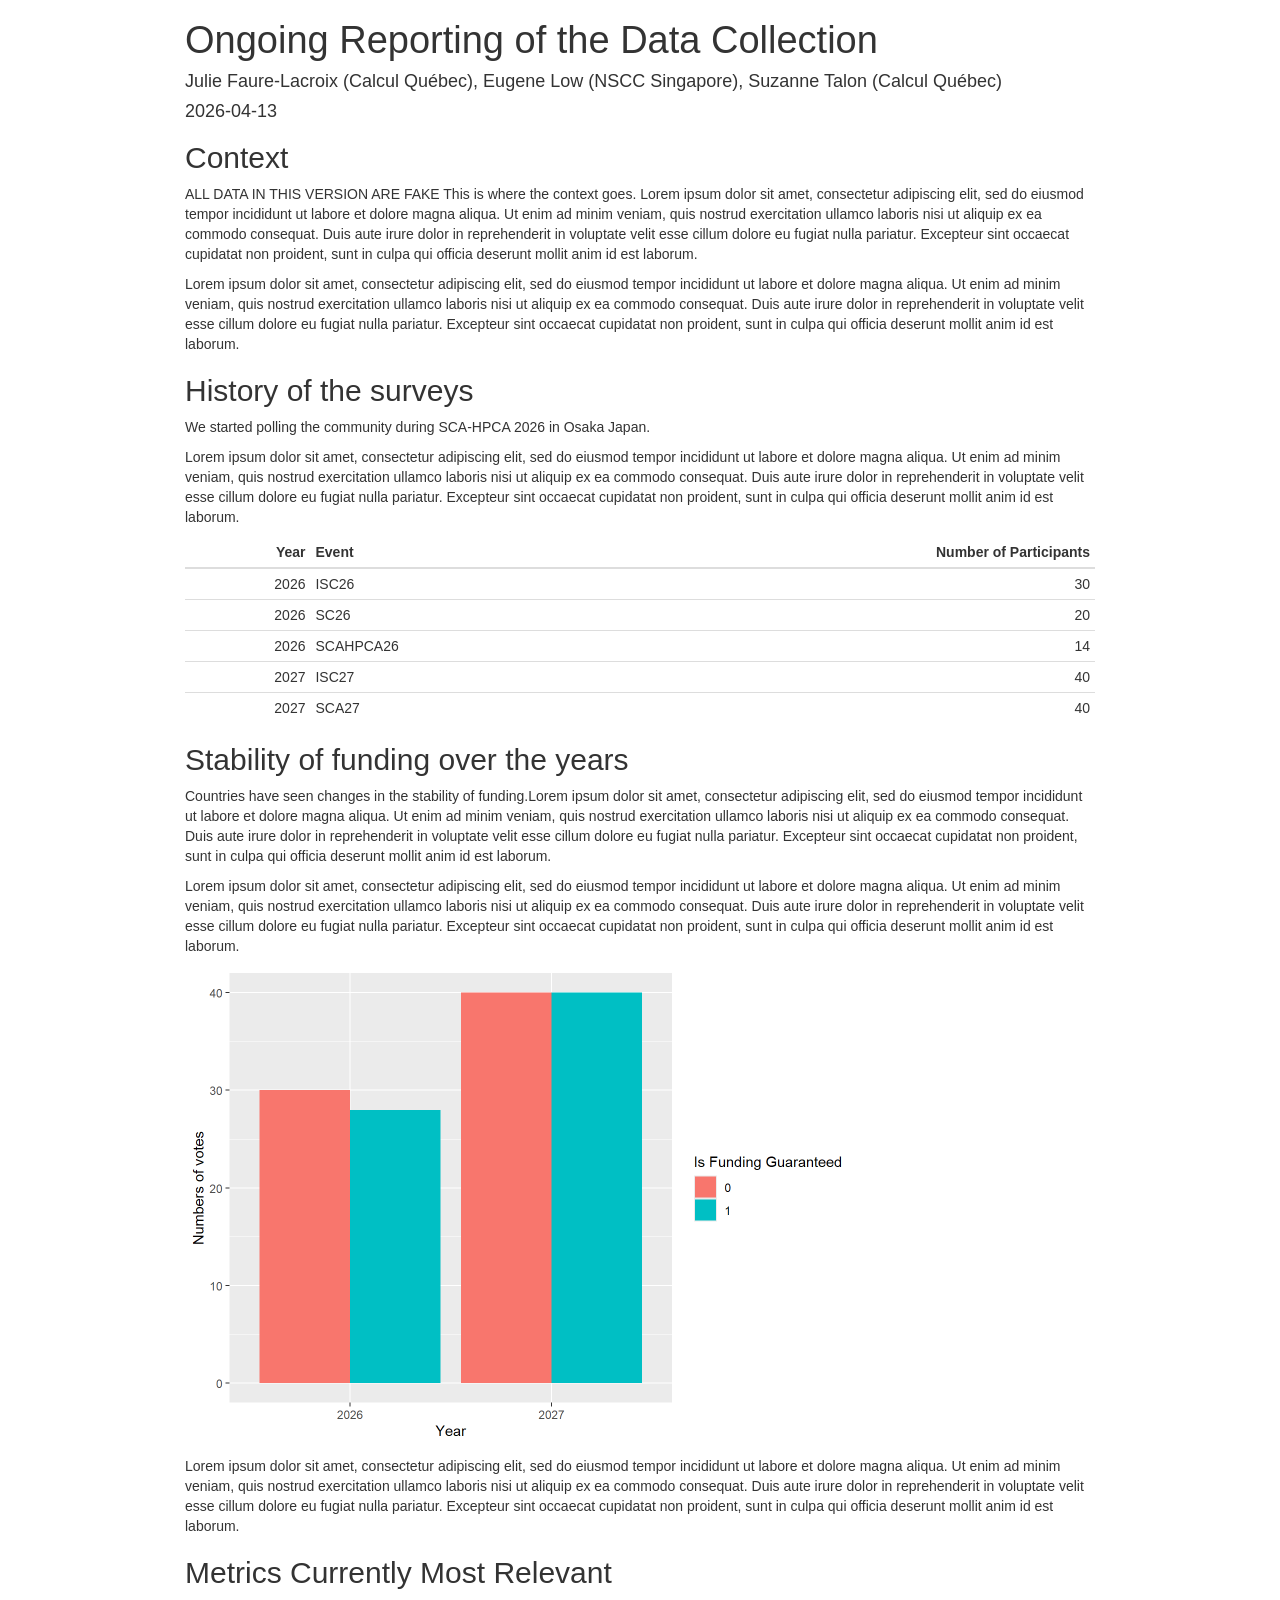
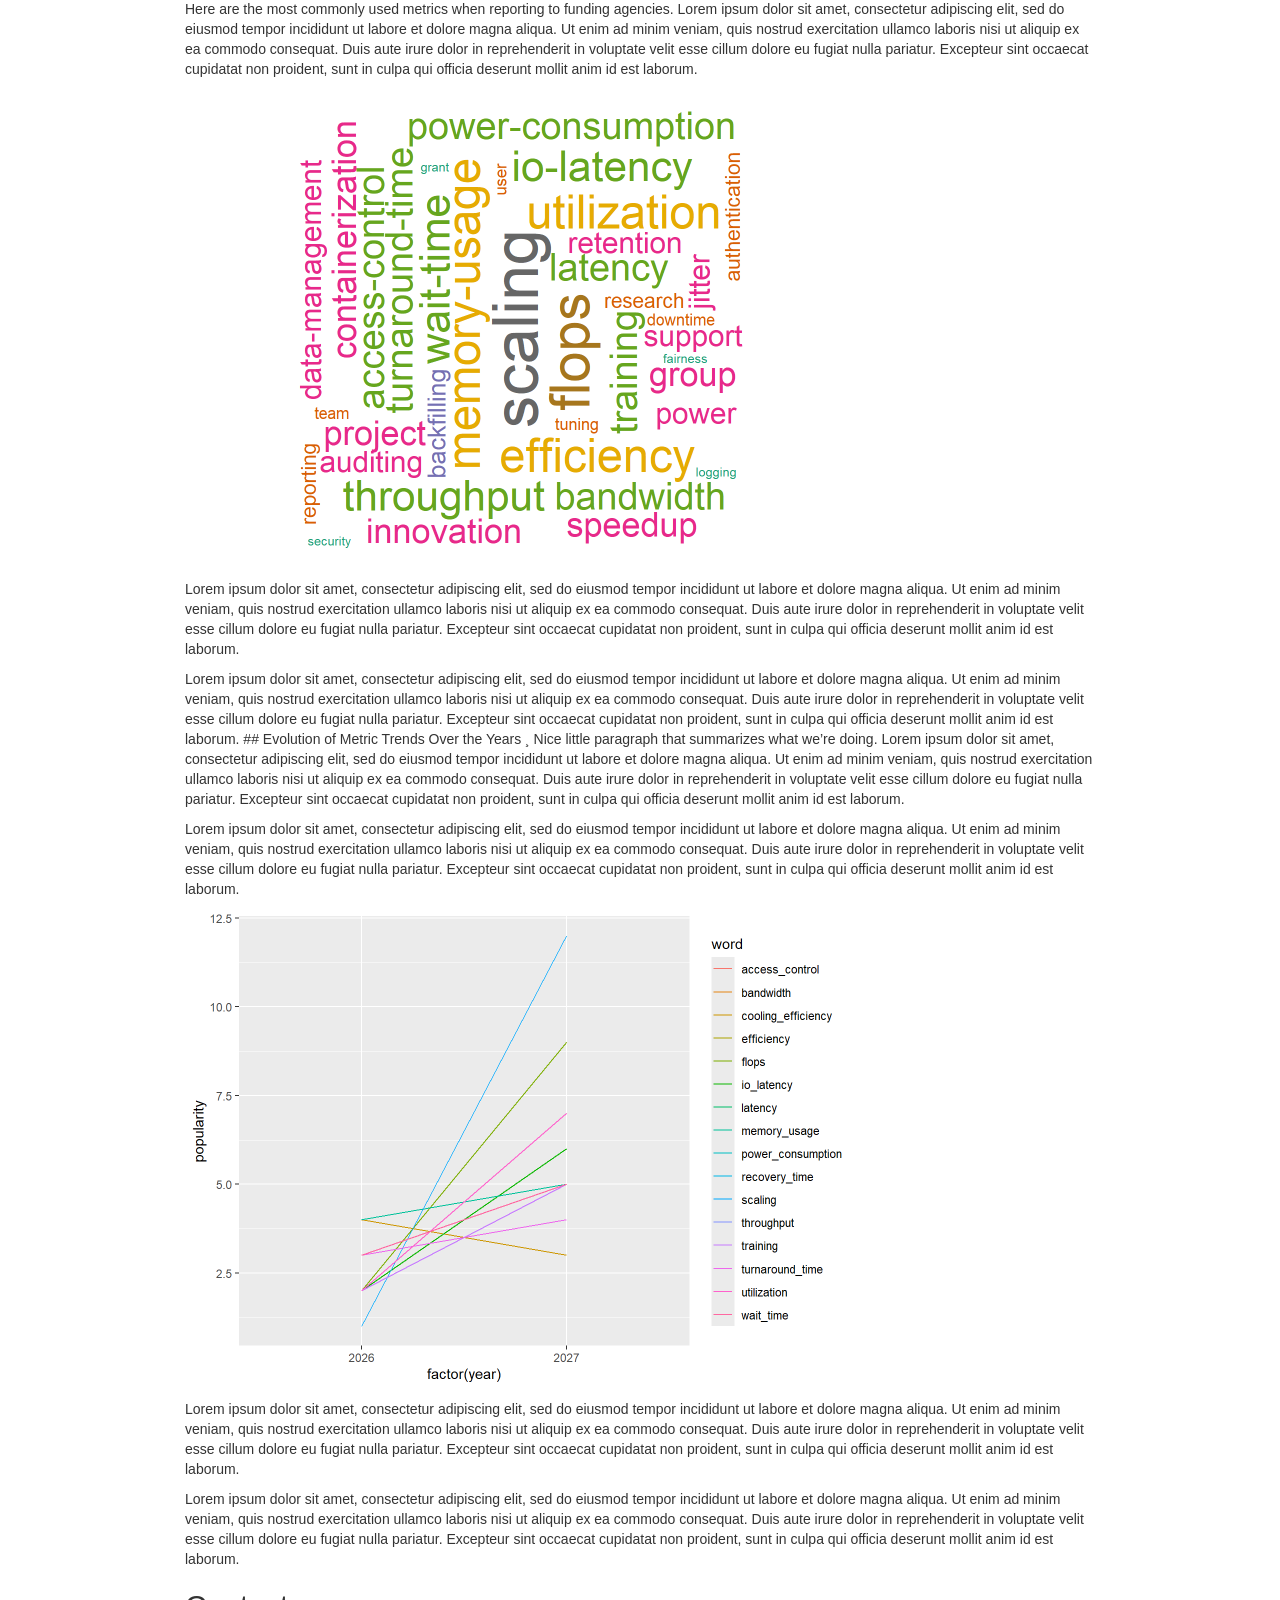
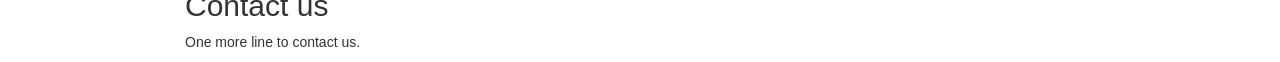
==== index.html @ c7a0efc4 "replaced report with index replaced all report files with index files so that index.html can be used" ====
<!DOCTYPE html>

<html>

<head>

<meta charset="utf-8" />
<meta name="generator" content="pandoc" />
<meta http-equiv="X-UA-Compatible" content="IE=EDGE" />


<meta name="author" content="Julie Faure-Lacroix (Calcul Québec), Eugene Low (NSCC Singapore), Suzanne Talon (Calcul Québec)" />

<meta name="date" content="2026-04-13" />

<title>Ongoing Reporting of the Data Collection</title>

<script>// Pandoc 2.9 adds attributes on both header and div. We remove the former (to
// be compatible with the behavior of Pandoc < 2.8).
document.addEventListener('DOMContentLoaded', function(e) {
  var hs = document.querySelectorAll("div.section[class*='level'] > :first-child");
  var i, h, a;
  for (i = 0; i < hs.length; i++) {
    h = hs[i];
    if (!/^h[1-6]$/i.test(h.tagName)) continue;  // it should be a header h1-h6
    a = h.attributes;
    while (a.length > 0) h.removeAttribute(a[0].name);
  }
});
</script>
<script>/*! jQuery v3.6.0 | (c) OpenJS Foundation and other contributors | jquery.org/license */
!function(e,t){"use strict";"object"==typeof module&&"object"==typeof module.exports?module.exports=e.document?t(e,!0):function(e){if(!e.document)throw new Error("jQuery requires a window with a document");return t(e)}:t(e)}("undefined"!=typeof window?window:this,function(C,e){"use strict";var t=[],r=Object.getPrototypeOf,s=t.slice,g=t.flat?function(e){return t.flat.call(e)}:function(e){return t.concat.apply([],e)},u=t.push,i=t.indexOf,n={},o=n.toString,v=n.hasOwnProperty,a=v.toString,l=a.call(Object),y={},m=function(e){return"function"==typeof e&&"number"!=typeof e.nodeType&&"function"!=typeof e.item},x=function(e){return null!=e&&e===e.window},E=C.document,c={type:!0,src:!0,nonce:!0,noModule:!0};function b(e,t,n){var r,i,o=(n=n||E).createElement("script");if(o.text=e,t)for(r in c)(i=t[r]||t.getAttribute&&t.getAttribute(r))&&o.setAttribute(r,i);n.head.appendChild(o).parentNode.removeChild(o)}function w(e){return null==e?e+"":"object"==typeof e||"function"==typeof e?n[o.call(e)]||"object":typeof e}var f="3.6.0",S=function(e,t){return new S.fn.init(e,t)};function p(e){var t=!!e&&"length"in e&&e.length,n=w(e);return!m(e)&&!x(e)&&("array"===n||0===t||"number"==typeof t&&0<t&&t-1 in e)}S.fn=S.prototype={jquery:f,constructor:S,length:0,toArray:function(){return s.call(this)},get:function(e){return null==e?s.call(this):e<0?this[e+this.length]:this[e]},pushStack:function(e){var t=S.merge(this.constructor(),e);return t.prevObject=this,t},each:function(e){return S.each(this,e)},map:function(n){return this.pushStack(S.map(this,function(e,t){return n.call(e,t,e)}))},slice:function(){return this.pushStack(s.apply(this,arguments))},first:function(){return this.eq(0)},last:function(){return this.eq(-1)},even:function(){return this.pushStack(S.grep(this,function(e,t){return(t+1)%2}))},odd:function(){return this.pushStack(S.grep(this,function(e,t){return t%2}))},eq:function(e){var t=this.length,n=+e+(e<0?t:0);return this.pushStack(0<=n&&n<t?[this[n]]:[])},end:function(){return this.prevObject||this.constructor()},push:u,sort:t.sort,splice:t.splice},S.extend=S.fn.extend=function(){var e,t,n,r,i,o,a=arguments[0]||{},s=1,u=arguments.length,l=!1;for("boolean"==typeof a&&(l=a,a=arguments[s]||{},s++),"object"==typeof a||m(a)||(a={}),s===u&&(a=this,s--);s<u;s++)if(null!=(e=arguments[s]))for(t in e)r=e[t],"__proto__"!==t&&a!==r&&(l&&r&&(S.isPlainObject(r)||(i=Array.isArray(r)))?(n=a[t],o=i&&!Array.isArray(n)?[]:i||S.isPlainObject(n)?n:{},i=!1,a[t]=S.extend(l,o,r)):void 0!==r&&(a[t]=r));return a},S.extend({expando:"jQuery"+(f+Math.random()).replace(/\D/g,""),isReady:!0,error:function(e){throw new Error(e)},noop:function(){},isPlainObject:function(e){var t,n;return!(!e||"[object Object]"!==o.call(e))&&(!(t=r(e))||"function"==typeof(n=v.call(t,"constructor")&&t.constructor)&&a.call(n)===l)},isEmptyObject:function(e){var t;for(t in e)return!1;return!0},globalEval:function(e,t,n){b(e,{nonce:t&&t.nonce},n)},each:function(e,t){var n,r=0;if(p(e)){for(n=e.length;r<n;r++)if(!1===t.call(e[r],r,e[r]))break}else for(r in e)if(!1===t.call(e[r],r,e[r]))break;return e},makeArray:function(e,t){var n=t||[];return null!=e&&(p(Object(e))?S.merge(n,"string"==typeof e?[e]:e):u.call(n,e)),n},inArray:function(e,t,n){return null==t?-1:i.call(t,e,n)},merge:function(e,t){for(var n=+t.length,r=0,i=e.length;r<n;r++)e[i++]=t[r];return e.length=i,e},grep:function(e,t,n){for(var r=[],i=0,o=e.length,a=!n;i<o;i++)!t(e[i],i)!==a&&r.push(e[i]);return r},map:function(e,t,n){var r,i,o=0,a=[];if(p(e))for(r=e.length;o<r;o++)null!=(i=t(e[o],o,n))&&a.push(i);else for(o in e)null!=(i=t(e[o],o,n))&&a.push(i);return g(a)},guid:1,support:y}),"function"==typeof Symbol&&(S.fn[Symbol.iterator]=t[Symbol.iterator]),S.each("Boolean Number String Function Array Date RegExp Object Error Symbol".split(" "),function(e,t){n["[object "+t+"]"]=t.toLowerCase()});var d=function(n){var e,d,b,o,i,h,f,g,w,u,l,T,C,a,E,v,s,c,y,S="sizzle"+1*new Date,p=n.document,k=0,r=0,m=ue(),x=ue(),A=ue(),N=ue(),j=function(e,t){return e===t&&(l=!0),0},D={}.hasOwnProperty,t=[],q=t.pop,L=t.push,H=t.push,O=t.slice,P=function(e,t){for(var n=0,r=e.length;n<r;n++)if(e[n]===t)return n;return-1},R="checked|selected|async|autofocus|autoplay|controls|defer|disabled|hidden|ismap|loop|multiple|open|readonly|required|scoped",M="[\\x20\\t\\r\\n\\f]",I="(?:\\\\[\\da-fA-F]{1,6}"+M+"?|\\\\[^\\r\\n\\f]|[\\w-]|[^\0-\\x7f])+",W="\\["+M+"*("+I+")(?:"+M+"*([*^$|!~]?=)"+M+"*(?:'((?:\\\\.|[^\\\\'])*)'|\"((?:\\\\.|[^\\\\\"])*)\"|("+I+"))|)"+M+"*\\]",F=":("+I+")(?:\\((('((?:\\\\.|[^\\\\'])*)'|\"((?:\\\\.|[^\\\\\"])*)\")|((?:\\\\.|[^\\\\()[\\]]|"+W+")*)|.*)\\)|)",B=new RegExp(M+"+","g"),$=new RegExp("^"+M+"+|((?:^|[^\\\\])(?:\\\\.)*)"+M+"+$","g"),_=new RegExp("^"+M+"*,"+M+"*"),z=new RegExp("^"+M+"*([>+~]|"+M+")"+M+"*"),U=new RegExp(M+"|>"),X=new RegExp(F),V=new RegExp("^"+I+"$"),G={ID:new RegExp("^#("+I+")"),CLASS:new RegExp("^\\.("+I+")"),TAG:new RegExp("^("+I+"|[*])"),ATTR:new RegExp("^"+W),PSEUDO:new RegExp("^"+F),CHILD:new RegExp("^:(only|first|last|nth|nth-last)-(child|of-type)(?:\\("+M+"*(even|odd|(([+-]|)(\\d*)n|)"+M+"*(?:([+-]|)"+M+"*(\\d+)|))"+M+"*\\)|)","i"),bool:new RegExp("^(?:"+R+")$","i"),needsContext:new RegExp("^"+M+"*[>+~]|:(even|odd|eq|gt|lt|nth|first|last)(?:\\("+M+"*((?:-\\d)?\\d*)"+M+"*\\)|)(?=[^-]|$)","i")},Y=/HTML$/i,Q=/^(?:input|select|textarea|button)$/i,J=/^h\d$/i,K=/^[^{]+\{\s*\[native \w/,Z=/^(?:#([\w-]+)|(\w+)|\.([\w-]+))$/,ee=/[+~]/,te=new RegExp("\\\\[\\da-fA-F]{1,6}"+M+"?|\\\\([^\\r\\n\\f])","g"),ne=function(e,t){var n="0x"+e.slice(1)-65536;return t||(n<0?String.fromCharCode(n+65536):String.fromCharCode(n>>10|55296,1023&n|56320))},re=/([\0-\x1f\x7f]|^-?\d)|^-$|[^\0-\x1f\x7f-\uFFFF\w-]/g,ie=function(e,t){return t?"\0"===e?"\ufffd":e.slice(0,-1)+"\\"+e.charCodeAt(e.length-1).toString(16)+" ":"\\"+e},oe=function(){T()},ae=be(function(e){return!0===e.disabled&&"fieldset"===e.nodeName.toLowerCase()},{dir:"parentNode",next:"legend"});try{H.apply(t=O.call(p.childNodes),p.childNodes),t[p.childNodes.length].nodeType}catch(e){H={apply:t.length?function(e,t){L.apply(e,O.call(t))}:function(e,t){var n=e.length,r=0;while(e[n++]=t[r++]);e.length=n-1}}}function se(t,e,n,r){var i,o,a,s,u,l,c,f=e&&e.ownerDocument,p=e?e.nodeType:9;if(n=n||[],"string"!=typeof t||!t||1!==p&&9!==p&&11!==p)return n;if(!r&&(T(e),e=e||C,E)){if(11!==p&&(u=Z.exec(t)))if(i=u[1]){if(9===p){if(!(a=e.getElementById(i)))return n;if(a.id===i)return n.push(a),n}else if(f&&(a=f.getElementById(i))&&y(e,a)&&a.id===i)return n.push(a),n}else{if(u[2])return H.apply(n,e.getElementsByTagName(t)),n;if((i=u[3])&&d.getElementsByClassName&&e.getElementsByClassName)return H.apply(n,e.getElementsByClassName(i)),n}if(d.qsa&&!N[t+" "]&&(!v||!v.test(t))&&(1!==p||"object"!==e.nodeName.toLowerCase())){if(c=t,f=e,1===p&&(U.test(t)||z.test(t))){(f=ee.test(t)&&ye(e.parentNode)||e)===e&&d.scope||((s=e.getAttribute("id"))?s=s.replace(re,ie):e.setAttribute("id",s=S)),o=(l=h(t)).length;while(o--)l[o]=(s?"#"+s:":scope")+" "+xe(l[o]);c=l.join(",")}try{return H.apply(n,f.querySelectorAll(c)),n}catch(e){N(t,!0)}finally{s===S&&e.removeAttribute("id")}}}return g(t.replace($,"$1"),e,n,r)}function ue(){var r=[];return function e(t,n){return r.push(t+" ")>b.cacheLength&&delete e[r.shift()],e[t+" "]=n}}function le(e){return e[S]=!0,e}function ce(e){var t=C.createElement("fieldset");try{return!!e(t)}catch(e){return!1}finally{t.parentNode&&t.parentNode.removeChild(t),t=null}}function fe(e,t){var n=e.split("|"),r=n.length;while(r--)b.attrHandle[n[r]]=t}function pe(e,t){var n=t&&e,r=n&&1===e.nodeType&&1===t.nodeType&&e.sourceIndex-t.sourceIndex;if(r)return r;if(n)while(n=n.nextSibling)if(n===t)return-1;return e?1:-1}function de(t){return function(e){return"input"===e.nodeName.toLowerCase()&&e.type===t}}function he(n){return function(e){var t=e.nodeName.toLowerCase();return("input"===t||"button"===t)&&e.type===n}}function ge(t){return function(e){return"form"in e?e.parentNode&&!1===e.disabled?"label"in e?"label"in e.parentNode?e.parentNode.disabled===t:e.disabled===t:e.isDisabled===t||e.isDisabled!==!t&&ae(e)===t:e.disabled===t:"label"in e&&e.disabled===t}}function ve(a){return le(function(o){return o=+o,le(function(e,t){var n,r=a([],e.length,o),i=r.length;while(i--)e[n=r[i]]&&(e[n]=!(t[n]=e[n]))})})}function ye(e){return e&&"undefined"!=typeof e.getElementsByTagName&&e}for(e in d=se.support={},i=se.isXML=function(e){var t=e&&e.namespaceURI,n=e&&(e.ownerDocument||e).documentElement;return!Y.test(t||n&&n.nodeName||"HTML")},T=se.setDocument=function(e){var t,n,r=e?e.ownerDocument||e:p;return r!=C&&9===r.nodeType&&r.documentElement&&(a=(C=r).documentElement,E=!i(C),p!=C&&(n=C.defaultView)&&n.top!==n&&(n.addEventListener?n.addEventListener("unload",oe,!1):n.attachEvent&&n.attachEvent("onunload",oe)),d.scope=ce(function(e){return a.appendChild(e).appendChild(C.createElement("div")),"undefined"!=typeof e.querySelectorAll&&!e.querySelectorAll(":scope fieldset div").length}),d.attributes=ce(function(e){return e.className="i",!e.getAttribute("className")}),d.getElementsByTagName=ce(function(e){return e.appendChild(C.createComment("")),!e.getElementsByTagName("*").length}),d.getElementsByClassName=K.test(C.getElementsByClassName),d.getById=ce(function(e){return a.appendChild(e).id=S,!C.getElementsByName||!C.getElementsByName(S).length}),d.getById?(b.filter.ID=function(e){var t=e.replace(te,ne);return function(e){return e.getAttribute("id")===t}},b.find.ID=function(e,t){if("undefined"!=typeof t.getElementById&&E){var n=t.getElementById(e);return n?[n]:[]}}):(b.filter.ID=function(e){var n=e.replace(te,ne);return function(e){var t="undefined"!=typeof e.getAttributeNode&&e.getAttributeNode("id");return t&&t.value===n}},b.find.ID=function(e,t){if("undefined"!=typeof t.getElementById&&E){var n,r,i,o=t.getElementById(e);if(o){if((n=o.getAttributeNode("id"))&&n.value===e)return[o];i=t.getElementsByName(e),r=0;while(o=i[r++])if((n=o.getAttributeNode("id"))&&n.value===e)return[o]}return[]}}),b.find.TAG=d.getElementsByTagName?function(e,t){return"undefined"!=typeof t.getElementsByTagName?t.getElementsByTagName(e):d.qsa?t.querySelectorAll(e):void 0}:function(e,t){var n,r=[],i=0,o=t.getElementsByTagName(e);if("*"===e){while(n=o[i++])1===n.nodeType&&r.push(n);return r}return o},b.find.CLASS=d.getElementsByClassName&&function(e,t){if("undefined"!=typeof t.getElementsByClassName&&E)return t.getElementsByClassName(e)},s=[],v=[],(d.qsa=K.test(C.querySelectorAll))&&(ce(function(e){var t;a.appendChild(e).innerHTML="<a id='"+S+"'></a><select id='"+S+"-\r\\' msallowcapture=''><option selected=''></option></select>",e.querySelectorAll("[msallowcapture^='']").length&&v.push("[*^$]="+M+"*(?:''|\"\")"),e.querySelectorAll("[selected]").length||v.push("\\["+M+"*(?:value|"+R+")"),e.querySelectorAll("[id~="+S+"-]").length||v.push("~="),(t=C.createElement("input")).setAttribute("name",""),e.appendChild(t),e.querySelectorAll("[name='']").length||v.push("\\["+M+"*name"+M+"*="+M+"*(?:''|\"\")"),e.querySelectorAll(":checked").length||v.push(":checked"),e.querySelectorAll("a#"+S+"+*").length||v.push(".#.+[+~]"),e.querySelectorAll("\\\f"),v.push("[\\r\\n\\f]")}),ce(function(e){e.innerHTML="<a href='' disabled='disabled'></a><select disabled='disabled'><option/></select>";var t=C.createElement("input");t.setAttribute("type","hidden"),e.appendChild(t).setAttribute("name","D"),e.querySelectorAll("[name=d]").length&&v.push("name"+M+"*[*^$|!~]?="),2!==e.querySelectorAll(":enabled").length&&v.push(":enabled",":disabled"),a.appendChild(e).disabled=!0,2!==e.querySelectorAll(":disabled").length&&v.push(":enabled",":disabled"),e.querySelectorAll("*,:x"),v.push(",.*:")})),(d.matchesSelector=K.test(c=a.matches||a.webkitMatchesSelector||a.mozMatchesSelector||a.oMatchesSelector||a.msMatchesSelector))&&ce(function(e){d.disconnectedMatch=c.call(e,"*"),c.call(e,"[s!='']:x"),s.push("!=",F)}),v=v.length&&new RegExp(v.join("|")),s=s.length&&new RegExp(s.join("|")),t=K.test(a.compareDocumentPosition),y=t||K.test(a.contains)?function(e,t){var n=9===e.nodeType?e.documentElement:e,r=t&&t.parentNode;return e===r||!(!r||1!==r.nodeType||!(n.contains?n.contains(r):e.compareDocumentPosition&&16&e.compareDocumentPosition(r)))}:function(e,t){if(t)while(t=t.parentNode)if(t===e)return!0;return!1},j=t?function(e,t){if(e===t)return l=!0,0;var n=!e.compareDocumentPosition-!t.compareDocumentPosition;return n||(1&(n=(e.ownerDocument||e)==(t.ownerDocument||t)?e.compareDocumentPosition(t):1)||!d.sortDetached&&t.compareDocumentPosition(e)===n?e==C||e.ownerDocument==p&&y(p,e)?-1:t==C||t.ownerDocument==p&&y(p,t)?1:u?P(u,e)-P(u,t):0:4&n?-1:1)}:function(e,t){if(e===t)return l=!0,0;var n,r=0,i=e.parentNode,o=t.parentNode,a=[e],s=[t];if(!i||!o)return e==C?-1:t==C?1:i?-1:o?1:u?P(u,e)-P(u,t):0;if(i===o)return pe(e,t);n=e;while(n=n.parentNode)a.unshift(n);n=t;while(n=n.parentNode)s.unshift(n);while(a[r]===s[r])r++;return r?pe(a[r],s[r]):a[r]==p?-1:s[r]==p?1:0}),C},se.matches=function(e,t){return se(e,null,null,t)},se.matchesSelector=function(e,t){if(T(e),d.matchesSelector&&E&&!N[t+" "]&&(!s||!s.test(t))&&(!v||!v.test(t)))try{var n=c.call(e,t);if(n||d.disconnectedMatch||e.document&&11!==e.document.nodeType)return n}catch(e){N(t,!0)}return 0<se(t,C,null,[e]).length},se.contains=function(e,t){return(e.ownerDocument||e)!=C&&T(e),y(e,t)},se.attr=function(e,t){(e.ownerDocument||e)!=C&&T(e);var n=b.attrHandle[t.toLowerCase()],r=n&&D.call(b.attrHandle,t.toLowerCase())?n(e,t,!E):void 0;return void 0!==r?r:d.attributes||!E?e.getAttribute(t):(r=e.getAttributeNode(t))&&r.specified?r.value:null},se.escape=function(e){return(e+"").replace(re,ie)},se.error=function(e){throw new Error("Syntax error, unrecognized expression: "+e)},se.uniqueSort=function(e){var t,n=[],r=0,i=0;if(l=!d.detectDuplicates,u=!d.sortStable&&e.slice(0),e.sort(j),l){while(t=e[i++])t===e[i]&&(r=n.push(i));while(r--)e.splice(n[r],1)}return u=null,e},o=se.getText=function(e){var t,n="",r=0,i=e.nodeType;if(i){if(1===i||9===i||11===i){if("string"==typeof e.textContent)return e.textContent;for(e=e.firstChild;e;e=e.nextSibling)n+=o(e)}else if(3===i||4===i)return e.nodeValue}else while(t=e[r++])n+=o(t);return n},(b=se.selectors={cacheLength:50,createPseudo:le,match:G,attrHandle:{},find:{},relative:{">":{dir:"parentNode",first:!0}," ":{dir:"parentNode"},"+":{dir:"previousSibling",first:!0},"~":{dir:"previousSibling"}},preFilter:{ATTR:function(e){return e[1]=e[1].replace(te,ne),e[3]=(e[3]||e[4]||e[5]||"").replace(te,ne),"~="===e[2]&&(e[3]=" "+e[3]+" "),e.slice(0,4)},CHILD:function(e){return e[1]=e[1].toLowerCase(),"nth"===e[1].slice(0,3)?(e[3]||se.error(e[0]),e[4]=+(e[4]?e[5]+(e[6]||1):2*("even"===e[3]||"odd"===e[3])),e[5]=+(e[7]+e[8]||"odd"===e[3])):e[3]&&se.error(e[0]),e},PSEUDO:function(e){var t,n=!e[6]&&e[2];return G.CHILD.test(e[0])?null:(e[3]?e[2]=e[4]||e[5]||"":n&&X.test(n)&&(t=h(n,!0))&&(t=n.indexOf(")",n.length-t)-n.length)&&(e[0]=e[0].slice(0,t),e[2]=n.slice(0,t)),e.slice(0,3))}},filter:{TAG:function(e){var t=e.replace(te,ne).toLowerCase();return"*"===e?function(){return!0}:function(e){return e.nodeName&&e.nodeName.toLowerCase()===t}},CLASS:function(e){var t=m[e+" "];return t||(t=new RegExp("(^|"+M+")"+e+"("+M+"|$)"))&&m(e,function(e){return t.test("string"==typeof e.className&&e.className||"undefined"!=typeof e.getAttribute&&e.getAttribute("class")||"")})},ATTR:function(n,r,i){return function(e){var t=se.attr(e,n);return null==t?"!="===r:!r||(t+="","="===r?t===i:"!="===r?t!==i:"^="===r?i&&0===t.indexOf(i):"*="===r?i&&-1<t.indexOf(i):"$="===r?i&&t.slice(-i.length)===i:"~="===r?-1<(" "+t.replace(B," ")+" ").indexOf(i):"|="===r&&(t===i||t.slice(0,i.length+1)===i+"-"))}},CHILD:function(h,e,t,g,v){var y="nth"!==h.slice(0,3),m="last"!==h.slice(-4),x="of-type"===e;return 1===g&&0===v?function(e){return!!e.parentNode}:function(e,t,n){var r,i,o,a,s,u,l=y!==m?"nextSibling":"previousSibling",c=e.parentNode,f=x&&e.nodeName.toLowerCase(),p=!n&&!x,d=!1;if(c){if(y){while(l){a=e;while(a=a[l])if(x?a.nodeName.toLowerCase()===f:1===a.nodeType)return!1;u=l="only"===h&&!u&&"nextSibling"}return!0}if(u=[m?c.firstChild:c.lastChild],m&&p){d=(s=(r=(i=(o=(a=c)[S]||(a[S]={}))[a.uniqueID]||(o[a.uniqueID]={}))[h]||[])[0]===k&&r[1])&&r[2],a=s&&c.childNodes[s];while(a=++s&&a&&a[l]||(d=s=0)||u.pop())if(1===a.nodeType&&++d&&a===e){i[h]=[k,s,d];break}}else if(p&&(d=s=(r=(i=(o=(a=e)[S]||(a[S]={}))[a.uniqueID]||(o[a.uniqueID]={}))[h]||[])[0]===k&&r[1]),!1===d)while(a=++s&&a&&a[l]||(d=s=0)||u.pop())if((x?a.nodeName.toLowerCase()===f:1===a.nodeType)&&++d&&(p&&((i=(o=a[S]||(a[S]={}))[a.uniqueID]||(o[a.uniqueID]={}))[h]=[k,d]),a===e))break;return(d-=v)===g||d%g==0&&0<=d/g}}},PSEUDO:function(e,o){var t,a=b.pseudos[e]||b.setFilters[e.toLowerCase()]||se.error("unsupported pseudo: "+e);return a[S]?a(o):1<a.length?(t=[e,e,"",o],b.setFilters.hasOwnProperty(e.toLowerCase())?le(function(e,t){var n,r=a(e,o),i=r.length;while(i--)e[n=P(e,r[i])]=!(t[n]=r[i])}):function(e){return a(e,0,t)}):a}},pseudos:{not:le(function(e){var r=[],i=[],s=f(e.replace($,"$1"));return s[S]?le(function(e,t,n,r){var i,o=s(e,null,r,[]),a=e.length;while(a--)(i=o[a])&&(e[a]=!(t[a]=i))}):function(e,t,n){return r[0]=e,s(r,null,n,i),r[0]=null,!i.pop()}}),has:le(function(t){return function(e){return 0<se(t,e).length}}),contains:le(function(t){return t=t.replace(te,ne),function(e){return-1<(e.textContent||o(e)).indexOf(t)}}),lang:le(function(n){return V.test(n||"")||se.error("unsupported lang: "+n),n=n.replace(te,ne).toLowerCase(),function(e){var t;do{if(t=E?e.lang:e.getAttribute("xml:lang")||e.getAttribute("lang"))return(t=t.toLowerCase())===n||0===t.indexOf(n+"-")}while((e=e.parentNode)&&1===e.nodeType);return!1}}),target:function(e){var t=n.location&&n.location.hash;return t&&t.slice(1)===e.id},root:function(e){return e===a},focus:function(e){return e===C.activeElement&&(!C.hasFocus||C.hasFocus())&&!!(e.type||e.href||~e.tabIndex)},enabled:ge(!1),disabled:ge(!0),checked:function(e){var t=e.nodeName.toLowerCase();return"input"===t&&!!e.checked||"option"===t&&!!e.selected},selected:function(e){return e.parentNode&&e.parentNode.selectedIndex,!0===e.selected},empty:function(e){for(e=e.firstChild;e;e=e.nextSibling)if(e.nodeType<6)return!1;return!0},parent:function(e){return!b.pseudos.empty(e)},header:function(e){return J.test(e.nodeName)},input:function(e){return Q.test(e.nodeName)},button:function(e){var t=e.nodeName.toLowerCase();return"input"===t&&"button"===e.type||"button"===t},text:function(e){var t;return"input"===e.nodeName.toLowerCase()&&"text"===e.type&&(null==(t=e.getAttribute("type"))||"text"===t.toLowerCase())},first:ve(function(){return[0]}),last:ve(function(e,t){return[t-1]}),eq:ve(function(e,t,n){return[n<0?n+t:n]}),even:ve(function(e,t){for(var n=0;n<t;n+=2)e.push(n);return e}),odd:ve(function(e,t){for(var n=1;n<t;n+=2)e.push(n);return e}),lt:ve(function(e,t,n){for(var r=n<0?n+t:t<n?t:n;0<=--r;)e.push(r);return e}),gt:ve(function(e,t,n){for(var r=n<0?n+t:n;++r<t;)e.push(r);return e})}}).pseudos.nth=b.pseudos.eq,{radio:!0,checkbox:!0,file:!0,password:!0,image:!0})b.pseudos[e]=de(e);for(e in{submit:!0,reset:!0})b.pseudos[e]=he(e);function me(){}function xe(e){for(var t=0,n=e.length,r="";t<n;t++)r+=e[t].value;return r}function be(s,e,t){var u=e.dir,l=e.next,c=l||u,f=t&&"parentNode"===c,p=r++;return e.first?function(e,t,n){while(e=e[u])if(1===e.nodeType||f)return s(e,t,n);return!1}:function(e,t,n){var r,i,o,a=[k,p];if(n){while(e=e[u])if((1===e.nodeType||f)&&s(e,t,n))return!0}else while(e=e[u])if(1===e.nodeType||f)if(i=(o=e[S]||(e[S]={}))[e.uniqueID]||(o[e.uniqueID]={}),l&&l===e.nodeName.toLowerCase())e=e[u]||e;else{if((r=i[c])&&r[0]===k&&r[1]===p)return a[2]=r[2];if((i[c]=a)[2]=s(e,t,n))return!0}return!1}}function we(i){return 1<i.length?function(e,t,n){var r=i.length;while(r--)if(!i[r](e,t,n))return!1;return!0}:i[0]}function Te(e,t,n,r,i){for(var o,a=[],s=0,u=e.length,l=null!=t;s<u;s++)(o=e[s])&&(n&&!n(o,r,i)||(a.push(o),l&&t.push(s)));return a}function Ce(d,h,g,v,y,e){return v&&!v[S]&&(v=Ce(v)),y&&!y[S]&&(y=Ce(y,e)),le(function(e,t,n,r){var i,o,a,s=[],u=[],l=t.length,c=e||function(e,t,n){for(var r=0,i=t.length;r<i;r++)se(e,t[r],n);return n}(h||"*",n.nodeType?[n]:n,[]),f=!d||!e&&h?c:Te(c,s,d,n,r),p=g?y||(e?d:l||v)?[]:t:f;if(g&&g(f,p,n,r),v){i=Te(p,u),v(i,[],n,r),o=i.length;while(o--)(a=i[o])&&(p[u[o]]=!(f[u[o]]=a))}if(e){if(y||d){if(y){i=[],o=p.length;while(o--)(a=p[o])&&i.push(f[o]=a);y(null,p=[],i,r)}o=p.length;while(o--)(a=p[o])&&-1<(i=y?P(e,a):s[o])&&(e[i]=!(t[i]=a))}}else p=Te(p===t?p.splice(l,p.length):p),y?y(null,t,p,r):H.apply(t,p)})}function Ee(e){for(var i,t,n,r=e.length,o=b.relative[e[0].type],a=o||b.relative[" "],s=o?1:0,u=be(function(e){return e===i},a,!0),l=be(function(e){return-1<P(i,e)},a,!0),c=[function(e,t,n){var r=!o&&(n||t!==w)||((i=t).nodeType?u(e,t,n):l(e,t,n));return i=null,r}];s<r;s++)if(t=b.relative[e[s].type])c=[be(we(c),t)];else{if((t=b.filter[e[s].type].apply(null,e[s].matches))[S]){for(n=++s;n<r;n++)if(b.relative[e[n].type])break;return Ce(1<s&&we(c),1<s&&xe(e.slice(0,s-1).concat({value:" "===e[s-2].type?"*":""})).replace($,"$1"),t,s<n&&Ee(e.slice(s,n)),n<r&&Ee(e=e.slice(n)),n<r&&xe(e))}c.push(t)}return we(c)}return me.prototype=b.filters=b.pseudos,b.setFilters=new me,h=se.tokenize=function(e,t){var n,r,i,o,a,s,u,l=x[e+" "];if(l)return t?0:l.slice(0);a=e,s=[],u=b.preFilter;while(a){for(o in n&&!(r=_.exec(a))||(r&&(a=a.slice(r[0].length)||a),s.push(i=[])),n=!1,(r=z.exec(a))&&(n=r.shift(),i.push({value:n,type:r[0].replace($," ")}),a=a.slice(n.length)),b.filter)!(r=G[o].exec(a))||u[o]&&!(r=u[o](r))||(n=r.shift(),i.push({value:n,type:o,matches:r}),a=a.slice(n.length));if(!n)break}return t?a.length:a?se.error(e):x(e,s).slice(0)},f=se.compile=function(e,t){var n,v,y,m,x,r,i=[],o=[],a=A[e+" "];if(!a){t||(t=h(e)),n=t.length;while(n--)(a=Ee(t[n]))[S]?i.push(a):o.push(a);(a=A(e,(v=o,m=0<(y=i).length,x=0<v.length,r=function(e,t,n,r,i){var o,a,s,u=0,l="0",c=e&&[],f=[],p=w,d=e||x&&b.find.TAG("*",i),h=k+=null==p?1:Math.random()||.1,g=d.length;for(i&&(w=t==C||t||i);l!==g&&null!=(o=d[l]);l++){if(x&&o){a=0,t||o.ownerDocument==C||(T(o),n=!E);while(s=v[a++])if(s(o,t||C,n)){r.push(o);break}i&&(k=h)}m&&((o=!s&&o)&&u--,e&&c.push(o))}if(u+=l,m&&l!==u){a=0;while(s=y[a++])s(c,f,t,n);if(e){if(0<u)while(l--)c[l]||f[l]||(f[l]=q.call(r));f=Te(f)}H.apply(r,f),i&&!e&&0<f.length&&1<u+y.length&&se.uniqueSort(r)}return i&&(k=h,w=p),c},m?le(r):r))).selector=e}return a},g=se.select=function(e,t,n,r){var i,o,a,s,u,l="function"==typeof e&&e,c=!r&&h(e=l.selector||e);if(n=n||[],1===c.length){if(2<(o=c[0]=c[0].slice(0)).length&&"ID"===(a=o[0]).type&&9===t.nodeType&&E&&b.relative[o[1].type]){if(!(t=(b.find.ID(a.matches[0].replace(te,ne),t)||[])[0]))return n;l&&(t=t.parentNode),e=e.slice(o.shift().value.length)}i=G.needsContext.test(e)?0:o.length;while(i--){if(a=o[i],b.relative[s=a.type])break;if((u=b.find[s])&&(r=u(a.matches[0].replace(te,ne),ee.test(o[0].type)&&ye(t.parentNode)||t))){if(o.splice(i,1),!(e=r.length&&xe(o)))return H.apply(n,r),n;break}}}return(l||f(e,c))(r,t,!E,n,!t||ee.test(e)&&ye(t.parentNode)||t),n},d.sortStable=S.split("").sort(j).join("")===S,d.detectDuplicates=!!l,T(),d.sortDetached=ce(function(e){return 1&e.compareDocumentPosition(C.createElement("fieldset"))}),ce(function(e){return e.innerHTML="<a href='#'></a>","#"===e.firstChild.getAttribute("href")})||fe("type|href|height|width",function(e,t,n){if(!n)return e.getAttribute(t,"type"===t.toLowerCase()?1:2)}),d.attributes&&ce(function(e){return e.innerHTML="<input/>",e.firstChild.setAttribute("value",""),""===e.firstChild.getAttribute("value")})||fe("value",function(e,t,n){if(!n&&"input"===e.nodeName.toLowerCase())return e.defaultValue}),ce(function(e){return null==e.getAttribute("disabled")})||fe(R,function(e,t,n){var r;if(!n)return!0===e[t]?t.toLowerCase():(r=e.getAttributeNode(t))&&r.specified?r.value:null}),se}(C);S.find=d,S.expr=d.selectors,S.expr[":"]=S.expr.pseudos,S.uniqueSort=S.unique=d.uniqueSort,S.text=d.getText,S.isXMLDoc=d.isXML,S.contains=d.contains,S.escapeSelector=d.escape;var h=function(e,t,n){var r=[],i=void 0!==n;while((e=e[t])&&9!==e.nodeType)if(1===e.nodeType){if(i&&S(e).is(n))break;r.push(e)}return r},T=function(e,t){for(var n=[];e;e=e.nextSibling)1===e.nodeType&&e!==t&&n.push(e);return n},k=S.expr.match.needsContext;function A(e,t){return e.nodeName&&e.nodeName.toLowerCase()===t.toLowerCase()}var N=/^<([a-z][^\/\0>:\x20\t\r\n\f]*)[\x20\t\r\n\f]*\/?>(?:<\/\1>|)$/i;function j(e,n,r){return m(n)?S.grep(e,function(e,t){return!!n.call(e,t,e)!==r}):n.nodeType?S.grep(e,function(e){return e===n!==r}):"string"!=typeof n?S.grep(e,function(e){return-1<i.call(n,e)!==r}):S.filter(n,e,r)}S.filter=function(e,t,n){var r=t[0];return n&&(e=":not("+e+")"),1===t.length&&1===r.nodeType?S.find.matchesSelector(r,e)?[r]:[]:S.find.matches(e,S.grep(t,function(e){return 1===e.nodeType}))},S.fn.extend({find:function(e){var t,n,r=this.length,i=this;if("string"!=typeof e)return this.pushStack(S(e).filter(function(){for(t=0;t<r;t++)if(S.contains(i[t],this))return!0}));for(n=this.pushStack([]),t=0;t<r;t++)S.find(e,i[t],n);return 1<r?S.uniqueSort(n):n},filter:function(e){return this.pushStack(j(this,e||[],!1))},not:function(e){return this.pushStack(j(this,e||[],!0))},is:function(e){return!!j(this,"string"==typeof e&&k.test(e)?S(e):e||[],!1).length}});var D,q=/^(?:\s*(<[\w\W]+>)[^>]*|#([\w-]+))$/;(S.fn.init=function(e,t,n){var r,i;if(!e)return this;if(n=n||D,"string"==typeof e){if(!(r="<"===e[0]&&">"===e[e.length-1]&&3<=e.length?[null,e,null]:q.exec(e))||!r[1]&&t)return!t||t.jquery?(t||n).find(e):this.constructor(t).find(e);if(r[1]){if(t=t instanceof S?t[0]:t,S.merge(this,S.parseHTML(r[1],t&&t.nodeType?t.ownerDocument||t:E,!0)),N.test(r[1])&&S.isPlainObject(t))for(r in t)m(this[r])?this[r](t[r]):this.attr(r,t[r]);return this}return(i=E.getElementById(r[2]))&&(this[0]=i,this.length=1),this}return e.nodeType?(this[0]=e,this.length=1,this):m(e)?void 0!==n.ready?n.ready(e):e(S):S.makeArray(e,this)}).prototype=S.fn,D=S(E);var L=/^(?:parents|prev(?:Until|All))/,H={children:!0,contents:!0,next:!0,prev:!0};function O(e,t){while((e=e[t])&&1!==e.nodeType);return e}S.fn.extend({has:function(e){var t=S(e,this),n=t.length;return this.filter(function(){for(var e=0;e<n;e++)if(S.contains(this,t[e]))return!0})},closest:function(e,t){var n,r=0,i=this.length,o=[],a="string"!=typeof e&&S(e);if(!k.test(e))for(;r<i;r++)for(n=this[r];n&&n!==t;n=n.parentNode)if(n.nodeType<11&&(a?-1<a.index(n):1===n.nodeType&&S.find.matchesSelector(n,e))){o.push(n);break}return this.pushStack(1<o.length?S.uniqueSort(o):o)},index:function(e){return e?"string"==typeof e?i.call(S(e),this[0]):i.call(this,e.jquery?e[0]:e):this[0]&&this[0].parentNode?this.first().prevAll().length:-1},add:function(e,t){return this.pushStack(S.uniqueSort(S.merge(this.get(),S(e,t))))},addBack:function(e){return this.add(null==e?this.prevObject:this.prevObject.filter(e))}}),S.each({parent:function(e){var t=e.parentNode;return t&&11!==t.nodeType?t:null},parents:function(e){return h(e,"parentNode")},parentsUntil:function(e,t,n){return h(e,"parentNode",n)},next:function(e){return O(e,"nextSibling")},prev:function(e){return O(e,"previousSibling")},nextAll:function(e){return h(e,"nextSibling")},prevAll:function(e){return h(e,"previousSibling")},nextUntil:function(e,t,n){return h(e,"nextSibling",n)},prevUntil:function(e,t,n){return h(e,"previousSibling",n)},siblings:function(e){return T((e.parentNode||{}).firstChild,e)},children:function(e){return T(e.firstChild)},contents:function(e){return null!=e.contentDocument&&r(e.contentDocument)?e.contentDocument:(A(e,"template")&&(e=e.content||e),S.merge([],e.childNodes))}},function(r,i){S.fn[r]=function(e,t){var n=S.map(this,i,e);return"Until"!==r.slice(-5)&&(t=e),t&&"string"==typeof t&&(n=S.filter(t,n)),1<this.length&&(H[r]||S.uniqueSort(n),L.test(r)&&n.reverse()),this.pushStack(n)}});var P=/[^\x20\t\r\n\f]+/g;function R(e){return e}function M(e){throw e}function I(e,t,n,r){var i;try{e&&m(i=e.promise)?i.call(e).done(t).fail(n):e&&m(i=e.then)?i.call(e,t,n):t.apply(void 0,[e].slice(r))}catch(e){n.apply(void 0,[e])}}S.Callbacks=function(r){var e,n;r="string"==typeof r?(e=r,n={},S.each(e.match(P)||[],function(e,t){n[t]=!0}),n):S.extend({},r);var i,t,o,a,s=[],u=[],l=-1,c=function(){for(a=a||r.once,o=i=!0;u.length;l=-1){t=u.shift();while(++l<s.length)!1===s[l].apply(t[0],t[1])&&r.stopOnFalse&&(l=s.length,t=!1)}r.memory||(t=!1),i=!1,a&&(s=t?[]:"")},f={add:function(){return s&&(t&&!i&&(l=s.length-1,u.push(t)),function n(e){S.each(e,function(e,t){m(t)?r.unique&&f.has(t)||s.push(t):t&&t.length&&"string"!==w(t)&&n(t)})}(arguments),t&&!i&&c()),this},remove:function(){return S.each(arguments,function(e,t){var n;while(-1<(n=S.inArray(t,s,n)))s.splice(n,1),n<=l&&l--}),this},has:function(e){return e?-1<S.inArray(e,s):0<s.length},empty:function(){return s&&(s=[]),this},disable:function(){return a=u=[],s=t="",this},disabled:function(){return!s},lock:function(){return a=u=[],t||i||(s=t=""),this},locked:function(){return!!a},fireWith:function(e,t){return a||(t=[e,(t=t||[]).slice?t.slice():t],u.push(t),i||c()),this},fire:function(){return f.fireWith(this,arguments),this},fired:function(){return!!o}};return f},S.extend({Deferred:function(e){var o=[["notify","progress",S.Callbacks("memory"),S.Callbacks("memory"),2],["resolve","done",S.Callbacks("once memory"),S.Callbacks("once memory"),0,"resolved"],["reject","fail",S.Callbacks("once memory"),S.Callbacks("once memory"),1,"rejected"]],i="pending",a={state:function(){return i},always:function(){return s.done(arguments).fail(arguments),this},"catch":function(e){return a.then(null,e)},pipe:function(){var i=arguments;return S.Deferred(function(r){S.each(o,function(e,t){var n=m(i[t[4]])&&i[t[4]];s[t[1]](function(){var e=n&&n.apply(this,arguments);e&&m(e.promise)?e.promise().progress(r.notify).done(r.resolve).fail(r.reject):r[t[0]+"With"](this,n?[e]:arguments)})}),i=null}).promise()},then:function(t,n,r){var u=0;function l(i,o,a,s){return function(){var n=this,r=arguments,e=function(){var e,t;if(!(i<u)){if((e=a.apply(n,r))===o.promise())throw new TypeError("Thenable self-resolution");t=e&&("object"==typeof e||"function"==typeof e)&&e.then,m(t)?s?t.call(e,l(u,o,R,s),l(u,o,M,s)):(u++,t.call(e,l(u,o,R,s),l(u,o,M,s),l(u,o,R,o.notifyWith))):(a!==R&&(n=void 0,r=[e]),(s||o.resolveWith)(n,r))}},t=s?e:function(){try{e()}catch(e){S.Deferred.exceptionHook&&S.Deferred.exceptionHook(e,t.stackTrace),u<=i+1&&(a!==M&&(n=void 0,r=[e]),o.rejectWith(n,r))}};i?t():(S.Deferred.getStackHook&&(t.stackTrace=S.Deferred.getStackHook()),C.setTimeout(t))}}return S.Deferred(function(e){o[0][3].add(l(0,e,m(r)?r:R,e.notifyWith)),o[1][3].add(l(0,e,m(t)?t:R)),o[2][3].add(l(0,e,m(n)?n:M))}).promise()},promise:function(e){return null!=e?S.extend(e,a):a}},s={};return S.each(o,function(e,t){var n=t[2],r=t[5];a[t[1]]=n.add,r&&n.add(function(){i=r},o[3-e][2].disable,o[3-e][3].disable,o[0][2].lock,o[0][3].lock),n.add(t[3].fire),s[t[0]]=function(){return s[t[0]+"With"](this===s?void 0:this,arguments),this},s[t[0]+"With"]=n.fireWith}),a.promise(s),e&&e.call(s,s),s},when:function(e){var n=arguments.length,t=n,r=Array(t),i=s.call(arguments),o=S.Deferred(),a=function(t){return function(e){r[t]=this,i[t]=1<arguments.length?s.call(arguments):e,--n||o.resolveWith(r,i)}};if(n<=1&&(I(e,o.done(a(t)).resolve,o.reject,!n),"pending"===o.state()||m(i[t]&&i[t].then)))return o.then();while(t--)I(i[t],a(t),o.reject);return o.promise()}});var W=/^(Eval|Internal|Range|Reference|Syntax|Type|URI)Error$/;S.Deferred.exceptionHook=function(e,t){C.console&&C.console.warn&&e&&W.test(e.name)&&C.console.warn("jQuery.Deferred exception: "+e.message,e.stack,t)},S.readyException=function(e){C.setTimeout(function(){throw e})};var F=S.Deferred();function B(){E.removeEventListener("DOMContentLoaded",B),C.removeEventListener("load",B),S.ready()}S.fn.ready=function(e){return F.then(e)["catch"](function(e){S.readyException(e)}),this},S.extend({isReady:!1,readyWait:1,ready:function(e){(!0===e?--S.readyWait:S.isReady)||(S.isReady=!0)!==e&&0<--S.readyWait||F.resolveWith(E,[S])}}),S.ready.then=F.then,"complete"===E.readyState||"loading"!==E.readyState&&!E.documentElement.doScroll?C.setTimeout(S.ready):(E.addEventListener("DOMContentLoaded",B),C.addEventListener("load",B));var $=function(e,t,n,r,i,o,a){var s=0,u=e.length,l=null==n;if("object"===w(n))for(s in i=!0,n)$(e,t,s,n[s],!0,o,a);else if(void 0!==r&&(i=!0,m(r)||(a=!0),l&&(a?(t.call(e,r),t=null):(l=t,t=function(e,t,n){return l.call(S(e),n)})),t))for(;s<u;s++)t(e[s],n,a?r:r.call(e[s],s,t(e[s],n)));return i?e:l?t.call(e):u?t(e[0],n):o},_=/^-ms-/,z=/-([a-z])/g;function U(e,t){return t.toUpperCase()}function X(e){return e.replace(_,"ms-").replace(z,U)}var V=function(e){return 1===e.nodeType||9===e.nodeType||!+e.nodeType};function G(){this.expando=S.expando+G.uid++}G.uid=1,G.prototype={cache:function(e){var t=e[this.expando];return t||(t={},V(e)&&(e.nodeType?e[this.expando]=t:Object.defineProperty(e,this.expando,{value:t,configurable:!0}))),t},set:function(e,t,n){var r,i=this.cache(e);if("string"==typeof t)i[X(t)]=n;else for(r in t)i[X(r)]=t[r];return i},get:function(e,t){return void 0===t?this.cache(e):e[this.expando]&&e[this.expando][X(t)]},access:function(e,t,n){return void 0===t||t&&"string"==typeof t&&void 0===n?this.get(e,t):(this.set(e,t,n),void 0!==n?n:t)},remove:function(e,t){var n,r=e[this.expando];if(void 0!==r){if(void 0!==t){n=(t=Array.isArray(t)?t.map(X):(t=X(t))in r?[t]:t.match(P)||[]).length;while(n--)delete r[t[n]]}(void 0===t||S.isEmptyObject(r))&&(e.nodeType?e[this.expando]=void 0:delete e[this.expando])}},hasData:function(e){var t=e[this.expando];return void 0!==t&&!S.isEmptyObject(t)}};var Y=new G,Q=new G,J=/^(?:\{[\w\W]*\}|\[[\w\W]*\])$/,K=/[A-Z]/g;function Z(e,t,n){var r,i;if(void 0===n&&1===e.nodeType)if(r="data-"+t.replace(K,"-$&").toLowerCase(),"string"==typeof(n=e.getAttribute(r))){try{n="true"===(i=n)||"false"!==i&&("null"===i?null:i===+i+""?+i:J.test(i)?JSON.parse(i):i)}catch(e){}Q.set(e,t,n)}else n=void 0;return n}S.extend({hasData:function(e){return Q.hasData(e)||Y.hasData(e)},data:function(e,t,n){return Q.access(e,t,n)},removeData:function(e,t){Q.remove(e,t)},_data:function(e,t,n){return Y.access(e,t,n)},_removeData:function(e,t){Y.remove(e,t)}}),S.fn.extend({data:function(n,e){var t,r,i,o=this[0],a=o&&o.attributes;if(void 0===n){if(this.length&&(i=Q.get(o),1===o.nodeType&&!Y.get(o,"hasDataAttrs"))){t=a.length;while(t--)a[t]&&0===(r=a[t].name).indexOf("data-")&&(r=X(r.slice(5)),Z(o,r,i[r]));Y.set(o,"hasDataAttrs",!0)}return i}return"object"==typeof n?this.each(function(){Q.set(this,n)}):$(this,function(e){var t;if(o&&void 0===e)return void 0!==(t=Q.get(o,n))?t:void 0!==(t=Z(o,n))?t:void 0;this.each(function(){Q.set(this,n,e)})},null,e,1<arguments.length,null,!0)},removeData:function(e){return this.each(function(){Q.remove(this,e)})}}),S.extend({queue:function(e,t,n){var r;if(e)return t=(t||"fx")+"queue",r=Y.get(e,t),n&&(!r||Array.isArray(n)?r=Y.access(e,t,S.makeArray(n)):r.push(n)),r||[]},dequeue:function(e,t){t=t||"fx";var n=S.queue(e,t),r=n.length,i=n.shift(),o=S._queueHooks(e,t);"inprogress"===i&&(i=n.shift(),r--),i&&("fx"===t&&n.unshift("inprogress"),delete o.stop,i.call(e,function(){S.dequeue(e,t)},o)),!r&&o&&o.empty.fire()},_queueHooks:function(e,t){var n=t+"queueHooks";return Y.get(e,n)||Y.access(e,n,{empty:S.Callbacks("once memory").add(function(){Y.remove(e,[t+"queue",n])})})}}),S.fn.extend({queue:function(t,n){var e=2;return"string"!=typeof t&&(n=t,t="fx",e--),arguments.length<e?S.queue(this[0],t):void 0===n?this:this.each(function(){var e=S.queue(this,t,n);S._queueHooks(this,t),"fx"===t&&"inprogress"!==e[0]&&S.dequeue(this,t)})},dequeue:function(e){return this.each(function(){S.dequeue(this,e)})},clearQueue:function(e){return this.queue(e||"fx",[])},promise:function(e,t){var n,r=1,i=S.Deferred(),o=this,a=this.length,s=function(){--r||i.resolveWith(o,[o])};"string"!=typeof e&&(t=e,e=void 0),e=e||"fx";while(a--)(n=Y.get(o[a],e+"queueHooks"))&&n.empty&&(r++,n.empty.add(s));return s(),i.promise(t)}});var ee=/[+-]?(?:\d*\.|)\d+(?:[eE][+-]?\d+|)/.source,te=new RegExp("^(?:([+-])=|)("+ee+")([a-z%]*)$","i"),ne=["Top","Right","Bottom","Left"],re=E.documentElement,ie=function(e){return S.contains(e.ownerDocument,e)},oe={composed:!0};re.getRootNode&&(ie=function(e){return S.contains(e.ownerDocument,e)||e.getRootNode(oe)===e.ownerDocument});var ae=function(e,t){return"none"===(e=t||e).style.display||""===e.style.display&&ie(e)&&"none"===S.css(e,"display")};function se(e,t,n,r){var i,o,a=20,s=r?function(){return r.cur()}:function(){return S.css(e,t,"")},u=s(),l=n&&n[3]||(S.cssNumber[t]?"":"px"),c=e.nodeType&&(S.cssNumber[t]||"px"!==l&&+u)&&te.exec(S.css(e,t));if(c&&c[3]!==l){u/=2,l=l||c[3],c=+u||1;while(a--)S.style(e,t,c+l),(1-o)*(1-(o=s()/u||.5))<=0&&(a=0),c/=o;c*=2,S.style(e,t,c+l),n=n||[]}return n&&(c=+c||+u||0,i=n[1]?c+(n[1]+1)*n[2]:+n[2],r&&(r.unit=l,r.start=c,r.end=i)),i}var ue={};function le(e,t){for(var n,r,i,o,a,s,u,l=[],c=0,f=e.length;c<f;c++)(r=e[c]).style&&(n=r.style.display,t?("none"===n&&(l[c]=Y.get(r,"display")||null,l[c]||(r.style.display="")),""===r.style.display&&ae(r)&&(l[c]=(u=a=o=void 0,a=(i=r).ownerDocument,s=i.nodeName,(u=ue[s])||(o=a.body.appendChild(a.createElement(s)),u=S.css(o,"display"),o.parentNode.removeChild(o),"none"===u&&(u="block"),ue[s]=u)))):"none"!==n&&(l[c]="none",Y.set(r,"display",n)));for(c=0;c<f;c++)null!=l[c]&&(e[c].style.display=l[c]);return e}S.fn.extend({show:function(){return le(this,!0)},hide:function(){return le(this)},toggle:function(e){return"boolean"==typeof e?e?this.show():this.hide():this.each(function(){ae(this)?S(this).show():S(this).hide()})}});var ce,fe,pe=/^(?:checkbox|radio)$/i,de=/<([a-z][^\/\0>\x20\t\r\n\f]*)/i,he=/^$|^module$|\/(?:java|ecma)script/i;ce=E.createDocumentFragment().appendChild(E.createElement("div")),(fe=E.createElement("input")).setAttribute("type","radio"),fe.setAttribute("checked","checked"),fe.setAttribute("name","t"),ce.appendChild(fe),y.checkClone=ce.cloneNode(!0).cloneNode(!0).lastChild.checked,ce.innerHTML="<textarea>x</textarea>",y.noCloneChecked=!!ce.cloneNode(!0).lastChild.defaultValue,ce.innerHTML="<option></option>",y.option=!!ce.lastChild;var ge={thead:[1,"<table>","</table>"],col:[2,"<table><colgroup>","</colgroup></table>"],tr:[2,"<table><tbody>","</tbody></table>"],td:[3,"<table><tbody><tr>","</tr></tbody></table>"],_default:[0,"",""]};function ve(e,t){var n;return n="undefined"!=typeof e.getElementsByTagName?e.getElementsByTagName(t||"*"):"undefined"!=typeof e.querySelectorAll?e.querySelectorAll(t||"*"):[],void 0===t||t&&A(e,t)?S.merge([e],n):n}function ye(e,t){for(var n=0,r=e.length;n<r;n++)Y.set(e[n],"globalEval",!t||Y.get(t[n],"globalEval"))}ge.tbody=ge.tfoot=ge.colgroup=ge.caption=ge.thead,ge.th=ge.td,y.option||(ge.optgroup=ge.option=[1,"<select multiple='multiple'>","</select>"]);var me=/<|&#?\w+;/;function xe(e,t,n,r,i){for(var o,a,s,u,l,c,f=t.createDocumentFragment(),p=[],d=0,h=e.length;d<h;d++)if((o=e[d])||0===o)if("object"===w(o))S.merge(p,o.nodeType?[o]:o);else if(me.test(o)){a=a||f.appendChild(t.createElement("div")),s=(de.exec(o)||["",""])[1].toLowerCase(),u=ge[s]||ge._default,a.innerHTML=u[1]+S.htmlPrefilter(o)+u[2],c=u[0];while(c--)a=a.lastChild;S.merge(p,a.childNodes),(a=f.firstChild).textContent=""}else p.push(t.createTextNode(o));f.textContent="",d=0;while(o=p[d++])if(r&&-1<S.inArray(o,r))i&&i.push(o);else if(l=ie(o),a=ve(f.appendChild(o),"script"),l&&ye(a),n){c=0;while(o=a[c++])he.test(o.type||"")&&n.push(o)}return f}var be=/^([^.]*)(?:\.(.+)|)/;function we(){return!0}function Te(){return!1}function Ce(e,t){return e===function(){try{return E.activeElement}catch(e){}}()==("focus"===t)}function Ee(e,t,n,r,i,o){var a,s;if("object"==typeof t){for(s in"string"!=typeof n&&(r=r||n,n=void 0),t)Ee(e,s,n,r,t[s],o);return e}if(null==r&&null==i?(i=n,r=n=void 0):null==i&&("string"==typeof n?(i=r,r=void 0):(i=r,r=n,n=void 0)),!1===i)i=Te;else if(!i)return e;return 1===o&&(a=i,(i=function(e){return S().off(e),a.apply(this,arguments)}).guid=a.guid||(a.guid=S.guid++)),e.each(function(){S.event.add(this,t,i,r,n)})}function Se(e,i,o){o?(Y.set(e,i,!1),S.event.add(e,i,{namespace:!1,handler:function(e){var t,n,r=Y.get(this,i);if(1&e.isTrigger&&this[i]){if(r.length)(S.event.special[i]||{}).delegateType&&e.stopPropagation();else if(r=s.call(arguments),Y.set(this,i,r),t=o(this,i),this[i](),r!==(n=Y.get(this,i))||t?Y.set(this,i,!1):n={},r!==n)return e.stopImmediatePropagation(),e.preventDefault(),n&&n.value}else r.length&&(Y.set(this,i,{value:S.event.trigger(S.extend(r[0],S.Event.prototype),r.slice(1),this)}),e.stopImmediatePropagation())}})):void 0===Y.get(e,i)&&S.event.add(e,i,we)}S.event={global:{},add:function(t,e,n,r,i){var o,a,s,u,l,c,f,p,d,h,g,v=Y.get(t);if(V(t)){n.handler&&(n=(o=n).handler,i=o.selector),i&&S.find.matchesSelector(re,i),n.guid||(n.guid=S.guid++),(u=v.events)||(u=v.events=Object.create(null)),(a=v.handle)||(a=v.handle=function(e){return"undefined"!=typeof S&&S.event.triggered!==e.type?S.event.dispatch.apply(t,arguments):void 0}),l=(e=(e||"").match(P)||[""]).length;while(l--)d=g=(s=be.exec(e[l])||[])[1],h=(s[2]||"").split(".").sort(),d&&(f=S.event.special[d]||{},d=(i?f.delegateType:f.bindType)||d,f=S.event.special[d]||{},c=S.extend({type:d,origType:g,data:r,handler:n,guid:n.guid,selector:i,needsContext:i&&S.expr.match.needsContext.test(i),namespace:h.join(".")},o),(p=u[d])||((p=u[d]=[]).delegateCount=0,f.setup&&!1!==f.setup.call(t,r,h,a)||t.addEventListener&&t.addEventListener(d,a)),f.add&&(f.add.call(t,c),c.handler.guid||(c.handler.guid=n.guid)),i?p.splice(p.delegateCount++,0,c):p.push(c),S.event.global[d]=!0)}},remove:function(e,t,n,r,i){var o,a,s,u,l,c,f,p,d,h,g,v=Y.hasData(e)&&Y.get(e);if(v&&(u=v.events)){l=(t=(t||"").match(P)||[""]).length;while(l--)if(d=g=(s=be.exec(t[l])||[])[1],h=(s[2]||"").split(".").sort(),d){f=S.event.special[d]||{},p=u[d=(r?f.delegateType:f.bindType)||d]||[],s=s[2]&&new RegExp("(^|\\.)"+h.join("\\.(?:.*\\.|)")+"(\\.|$)"),a=o=p.length;while(o--)c=p[o],!i&&g!==c.origType||n&&n.guid!==c.guid||s&&!s.test(c.namespace)||r&&r!==c.selector&&("**"!==r||!c.selector)||(p.splice(o,1),c.selector&&p.delegateCount--,f.remove&&f.remove.call(e,c));a&&!p.length&&(f.teardown&&!1!==f.teardown.call(e,h,v.handle)||S.removeEvent(e,d,v.handle),delete u[d])}else for(d in u)S.event.remove(e,d+t[l],n,r,!0);S.isEmptyObject(u)&&Y.remove(e,"handle events")}},dispatch:function(e){var t,n,r,i,o,a,s=new Array(arguments.length),u=S.event.fix(e),l=(Y.get(this,"events")||Object.create(null))[u.type]||[],c=S.event.special[u.type]||{};for(s[0]=u,t=1;t<arguments.length;t++)s[t]=arguments[t];if(u.delegateTarget=this,!c.preDispatch||!1!==c.preDispatch.call(this,u)){a=S.event.handlers.call(this,u,l),t=0;while((i=a[t++])&&!u.isPropagationStopped()){u.currentTarget=i.elem,n=0;while((o=i.handlers[n++])&&!u.isImmediatePropagationStopped())u.rnamespace&&!1!==o.namespace&&!u.rnamespace.test(o.namespace)||(u.handleObj=o,u.data=o.data,void 0!==(r=((S.event.special[o.origType]||{}).handle||o.handler).apply(i.elem,s))&&!1===(u.result=r)&&(u.preventDefault(),u.stopPropagation()))}return c.postDispatch&&c.postDispatch.call(this,u),u.result}},handlers:function(e,t){var n,r,i,o,a,s=[],u=t.delegateCount,l=e.target;if(u&&l.nodeType&&!("click"===e.type&&1<=e.button))for(;l!==this;l=l.parentNode||this)if(1===l.nodeType&&("click"!==e.type||!0!==l.disabled)){for(o=[],a={},n=0;n<u;n++)void 0===a[i=(r=t[n]).selector+" "]&&(a[i]=r.needsContext?-1<S(i,this).index(l):S.find(i,this,null,[l]).length),a[i]&&o.push(r);o.length&&s.push({elem:l,handlers:o})}return l=this,u<t.length&&s.push({elem:l,handlers:t.slice(u)}),s},addProp:function(t,e){Object.defineProperty(S.Event.prototype,t,{enumerable:!0,configurable:!0,get:m(e)?function(){if(this.originalEvent)return e(this.originalEvent)}:function(){if(this.originalEvent)return this.originalEvent[t]},set:function(e){Object.defineProperty(this,t,{enumerable:!0,configurable:!0,writable:!0,value:e})}})},fix:function(e){return e[S.expando]?e:new S.Event(e)},special:{load:{noBubble:!0},click:{setup:function(e){var t=this||e;return pe.test(t.type)&&t.click&&A(t,"input")&&Se(t,"click",we),!1},trigger:function(e){var t=this||e;return pe.test(t.type)&&t.click&&A(t,"input")&&Se(t,"click"),!0},_default:function(e){var t=e.target;return pe.test(t.type)&&t.click&&A(t,"input")&&Y.get(t,"click")||A(t,"a")}},beforeunload:{postDispatch:function(e){void 0!==e.result&&e.originalEvent&&(e.originalEvent.returnValue=e.result)}}}},S.removeEvent=function(e,t,n){e.removeEventListener&&e.removeEventListener(t,n)},S.Event=function(e,t){if(!(this instanceof S.Event))return new S.Event(e,t);e&&e.type?(this.originalEvent=e,this.type=e.type,this.isDefaultPrevented=e.defaultPrevented||void 0===e.defaultPrevented&&!1===e.returnValue?we:Te,this.target=e.target&&3===e.target.nodeType?e.target.parentNode:e.target,this.currentTarget=e.currentTarget,this.relatedTarget=e.relatedTarget):this.type=e,t&&S.extend(this,t),this.timeStamp=e&&e.timeStamp||Date.now(),this[S.expando]=!0},S.Event.prototype={constructor:S.Event,isDefaultPrevented:Te,isPropagationStopped:Te,isImmediatePropagationStopped:Te,isSimulated:!1,preventDefault:function(){var e=this.originalEvent;this.isDefaultPrevented=we,e&&!this.isSimulated&&e.preventDefault()},stopPropagation:function(){var e=this.originalEvent;this.isPropagationStopped=we,e&&!this.isSimulated&&e.stopPropagation()},stopImmediatePropagation:function(){var e=this.originalEvent;this.isImmediatePropagationStopped=we,e&&!this.isSimulated&&e.stopImmediatePropagation(),this.stopPropagation()}},S.each({altKey:!0,bubbles:!0,cancelable:!0,changedTouches:!0,ctrlKey:!0,detail:!0,eventPhase:!0,metaKey:!0,pageX:!0,pageY:!0,shiftKey:!0,view:!0,"char":!0,code:!0,charCode:!0,key:!0,keyCode:!0,button:!0,buttons:!0,clientX:!0,clientY:!0,offsetX:!0,offsetY:!0,pointerId:!0,pointerType:!0,screenX:!0,screenY:!0,targetTouches:!0,toElement:!0,touches:!0,which:!0},S.event.addProp),S.each({focus:"focusin",blur:"focusout"},function(e,t){S.event.special[e]={setup:function(){return Se(this,e,Ce),!1},trigger:function(){return Se(this,e),!0},_default:function(){return!0},delegateType:t}}),S.each({mouseenter:"mouseover",mouseleave:"mouseout",pointerenter:"pointerover",pointerleave:"pointerout"},function(e,i){S.event.special[e]={delegateType:i,bindType:i,handle:function(e){var t,n=e.relatedTarget,r=e.handleObj;return n&&(n===this||S.contains(this,n))||(e.type=r.origType,t=r.handler.apply(this,arguments),e.type=i),t}}}),S.fn.extend({on:function(e,t,n,r){return Ee(this,e,t,n,r)},one:function(e,t,n,r){return Ee(this,e,t,n,r,1)},off:function(e,t,n){var r,i;if(e&&e.preventDefault&&e.handleObj)return r=e.handleObj,S(e.delegateTarget).off(r.namespace?r.origType+"."+r.namespace:r.origType,r.selector,r.handler),this;if("object"==typeof e){for(i in e)this.off(i,t,e[i]);return this}return!1!==t&&"function"!=typeof t||(n=t,t=void 0),!1===n&&(n=Te),this.each(function(){S.event.remove(this,e,n,t)})}});var ke=/<script|<style|<link/i,Ae=/checked\s*(?:[^=]|=\s*.checked.)/i,Ne=/^\s*<!(?:\[CDATA\[|--)|(?:\]\]|--)>\s*$/g;function je(e,t){return A(e,"table")&&A(11!==t.nodeType?t:t.firstChild,"tr")&&S(e).children("tbody")[0]||e}function De(e){return e.type=(null!==e.getAttribute("type"))+"/"+e.type,e}function qe(e){return"true/"===(e.type||"").slice(0,5)?e.type=e.type.slice(5):e.removeAttribute("type"),e}function Le(e,t){var n,r,i,o,a,s;if(1===t.nodeType){if(Y.hasData(e)&&(s=Y.get(e).events))for(i in Y.remove(t,"handle events"),s)for(n=0,r=s[i].length;n<r;n++)S.event.add(t,i,s[i][n]);Q.hasData(e)&&(o=Q.access(e),a=S.extend({},o),Q.set(t,a))}}function He(n,r,i,o){r=g(r);var e,t,a,s,u,l,c=0,f=n.length,p=f-1,d=r[0],h=m(d);if(h||1<f&&"string"==typeof d&&!y.checkClone&&Ae.test(d))return n.each(function(e){var t=n.eq(e);h&&(r[0]=d.call(this,e,t.html())),He(t,r,i,o)});if(f&&(t=(e=xe(r,n[0].ownerDocument,!1,n,o)).firstChild,1===e.childNodes.length&&(e=t),t||o)){for(s=(a=S.map(ve(e,"script"),De)).length;c<f;c++)u=e,c!==p&&(u=S.clone(u,!0,!0),s&&S.merge(a,ve(u,"script"))),i.call(n[c],u,c);if(s)for(l=a[a.length-1].ownerDocument,S.map(a,qe),c=0;c<s;c++)u=a[c],he.test(u.type||"")&&!Y.access(u,"globalEval")&&S.contains(l,u)&&(u.src&&"module"!==(u.type||"").toLowerCase()?S._evalUrl&&!u.noModule&&S._evalUrl(u.src,{nonce:u.nonce||u.getAttribute("nonce")},l):b(u.textContent.replace(Ne,""),u,l))}return n}function Oe(e,t,n){for(var r,i=t?S.filter(t,e):e,o=0;null!=(r=i[o]);o++)n||1!==r.nodeType||S.cleanData(ve(r)),r.parentNode&&(n&&ie(r)&&ye(ve(r,"script")),r.parentNode.removeChild(r));return e}S.extend({htmlPrefilter:function(e){return e},clone:function(e,t,n){var r,i,o,a,s,u,l,c=e.cloneNode(!0),f=ie(e);if(!(y.noCloneChecked||1!==e.nodeType&&11!==e.nodeType||S.isXMLDoc(e)))for(a=ve(c),r=0,i=(o=ve(e)).length;r<i;r++)s=o[r],u=a[r],void 0,"input"===(l=u.nodeName.toLowerCase())&&pe.test(s.type)?u.checked=s.checked:"input"!==l&&"textarea"!==l||(u.defaultValue=s.defaultValue);if(t)if(n)for(o=o||ve(e),a=a||ve(c),r=0,i=o.length;r<i;r++)Le(o[r],a[r]);else Le(e,c);return 0<(a=ve(c,"script")).length&&ye(a,!f&&ve(e,"script")),c},cleanData:function(e){for(var t,n,r,i=S.event.special,o=0;void 0!==(n=e[o]);o++)if(V(n)){if(t=n[Y.expando]){if(t.events)for(r in t.events)i[r]?S.event.remove(n,r):S.removeEvent(n,r,t.handle);n[Y.expando]=void 0}n[Q.expando]&&(n[Q.expando]=void 0)}}}),S.fn.extend({detach:function(e){return Oe(this,e,!0)},remove:function(e){return Oe(this,e)},text:function(e){return $(this,function(e){return void 0===e?S.text(this):this.empty().each(function(){1!==this.nodeType&&11!==this.nodeType&&9!==this.nodeType||(this.textContent=e)})},null,e,arguments.length)},append:function(){return He(this,arguments,function(e){1!==this.nodeType&&11!==this.nodeType&&9!==this.nodeType||je(this,e).appendChild(e)})},prepend:function(){return He(this,arguments,function(e){if(1===this.nodeType||11===this.nodeType||9===this.nodeType){var t=je(this,e);t.insertBefore(e,t.firstChild)}})},before:function(){return He(this,arguments,function(e){this.parentNode&&this.parentNode.insertBefore(e,this)})},after:function(){return He(this,arguments,function(e){this.parentNode&&this.parentNode.insertBefore(e,this.nextSibling)})},empty:function(){for(var e,t=0;null!=(e=this[t]);t++)1===e.nodeType&&(S.cleanData(ve(e,!1)),e.textContent="");return this},clone:function(e,t){return e=null!=e&&e,t=null==t?e:t,this.map(function(){return S.clone(this,e,t)})},html:function(e){return $(this,function(e){var t=this[0]||{},n=0,r=this.length;if(void 0===e&&1===t.nodeType)return t.innerHTML;if("string"==typeof e&&!ke.test(e)&&!ge[(de.exec(e)||["",""])[1].toLowerCase()]){e=S.htmlPrefilter(e);try{for(;n<r;n++)1===(t=this[n]||{}).nodeType&&(S.cleanData(ve(t,!1)),t.innerHTML=e);t=0}catch(e){}}t&&this.empty().append(e)},null,e,arguments.length)},replaceWith:function(){var n=[];return He(this,arguments,function(e){var t=this.parentNode;S.inArray(this,n)<0&&(S.cleanData(ve(this)),t&&t.replaceChild(e,this))},n)}}),S.each({appendTo:"append",prependTo:"prepend",insertBefore:"before",insertAfter:"after",replaceAll:"replaceWith"},function(e,a){S.fn[e]=function(e){for(var t,n=[],r=S(e),i=r.length-1,o=0;o<=i;o++)t=o===i?this:this.clone(!0),S(r[o])[a](t),u.apply(n,t.get());return this.pushStack(n)}});var Pe=new RegExp("^("+ee+")(?!px)[a-z%]+$","i"),Re=function(e){var t=e.ownerDocument.defaultView;return t&&t.opener||(t=C),t.getComputedStyle(e)},Me=function(e,t,n){var r,i,o={};for(i in t)o[i]=e.style[i],e.style[i]=t[i];for(i in r=n.call(e),t)e.style[i]=o[i];return r},Ie=new RegExp(ne.join("|"),"i");function We(e,t,n){var r,i,o,a,s=e.style;return(n=n||Re(e))&&(""!==(a=n.getPropertyValue(t)||n[t])||ie(e)||(a=S.style(e,t)),!y.pixelBoxStyles()&&Pe.test(a)&&Ie.test(t)&&(r=s.width,i=s.minWidth,o=s.maxWidth,s.minWidth=s.maxWidth=s.width=a,a=n.width,s.width=r,s.minWidth=i,s.maxWidth=o)),void 0!==a?a+"":a}function Fe(e,t){return{get:function(){if(!e())return(this.get=t).apply(this,arguments);delete this.get}}}!function(){function e(){if(l){u.style.cssText="position:absolute;left:-11111px;width:60px;margin-top:1px;padding:0;border:0",l.style.cssText="position:relative;display:block;box-sizing:border-box;overflow:scroll;margin:auto;border:1px;padding:1px;width:60%;top:1%",re.appendChild(u).appendChild(l);var e=C.getComputedStyle(l);n="1%"!==e.top,s=12===t(e.marginLeft),l.style.right="60%",o=36===t(e.right),r=36===t(e.width),l.style.position="absolute",i=12===t(l.offsetWidth/3),re.removeChild(u),l=null}}function t(e){return Math.round(parseFloat(e))}var n,r,i,o,a,s,u=E.createElement("div"),l=E.createElement("div");l.style&&(l.style.backgroundClip="content-box",l.cloneNode(!0).style.backgroundClip="",y.clearCloneStyle="content-box"===l.style.backgroundClip,S.extend(y,{boxSizingReliable:function(){return e(),r},pixelBoxStyles:function(){return e(),o},pixelPosition:function(){return e(),n},reliableMarginLeft:function(){return e(),s},scrollboxSize:function(){return e(),i},reliableTrDimensions:function(){var e,t,n,r;return null==a&&(e=E.createElement("table"),t=E.createElement("tr"),n=E.createElement("div"),e.style.cssText="position:absolute;left:-11111px;border-collapse:separate",t.style.cssText="border:1px solid",t.style.height="1px",n.style.height="9px",n.style.display="block",re.appendChild(e).appendChild(t).appendChild(n),r=C.getComputedStyle(t),a=parseInt(r.height,10)+parseInt(r.borderTopWidth,10)+parseInt(r.borderBottomWidth,10)===t.offsetHeight,re.removeChild(e)),a}}))}();var Be=["Webkit","Moz","ms"],$e=E.createElement("div").style,_e={};function ze(e){var t=S.cssProps[e]||_e[e];return t||(e in $e?e:_e[e]=function(e){var t=e[0].toUpperCase()+e.slice(1),n=Be.length;while(n--)if((e=Be[n]+t)in $e)return e}(e)||e)}var Ue=/^(none|table(?!-c[ea]).+)/,Xe=/^--/,Ve={position:"absolute",visibility:"hidden",display:"block"},Ge={letterSpacing:"0",fontWeight:"400"};function Ye(e,t,n){var r=te.exec(t);return r?Math.max(0,r[2]-(n||0))+(r[3]||"px"):t}function Qe(e,t,n,r,i,o){var a="width"===t?1:0,s=0,u=0;if(n===(r?"border":"content"))return 0;for(;a<4;a+=2)"margin"===n&&(u+=S.css(e,n+ne[a],!0,i)),r?("content"===n&&(u-=S.css(e,"padding"+ne[a],!0,i)),"margin"!==n&&(u-=S.css(e,"border"+ne[a]+"Width",!0,i))):(u+=S.css(e,"padding"+ne[a],!0,i),"padding"!==n?u+=S.css(e,"border"+ne[a]+"Width",!0,i):s+=S.css(e,"border"+ne[a]+"Width",!0,i));return!r&&0<=o&&(u+=Math.max(0,Math.ceil(e["offset"+t[0].toUpperCase()+t.slice(1)]-o-u-s-.5))||0),u}function Je(e,t,n){var r=Re(e),i=(!y.boxSizingReliable()||n)&&"border-box"===S.css(e,"boxSizing",!1,r),o=i,a=We(e,t,r),s="offset"+t[0].toUpperCase()+t.slice(1);if(Pe.test(a)){if(!n)return a;a="auto"}return(!y.boxSizingReliable()&&i||!y.reliableTrDimensions()&&A(e,"tr")||"auto"===a||!parseFloat(a)&&"inline"===S.css(e,"display",!1,r))&&e.getClientRects().length&&(i="border-box"===S.css(e,"boxSizing",!1,r),(o=s in e)&&(a=e[s])),(a=parseFloat(a)||0)+Qe(e,t,n||(i?"border":"content"),o,r,a)+"px"}function Ke(e,t,n,r,i){return new Ke.prototype.init(e,t,n,r,i)}S.extend({cssHooks:{opacity:{get:function(e,t){if(t){var n=We(e,"opacity");return""===n?"1":n}}}},cssNumber:{animationIterationCount:!0,columnCount:!0,fillOpacity:!0,flexGrow:!0,flexShrink:!0,fontWeight:!0,gridArea:!0,gridColumn:!0,gridColumnEnd:!0,gridColumnStart:!0,gridRow:!0,gridRowEnd:!0,gridRowStart:!0,lineHeight:!0,opacity:!0,order:!0,orphans:!0,widows:!0,zIndex:!0,zoom:!0},cssProps:{},style:function(e,t,n,r){if(e&&3!==e.nodeType&&8!==e.nodeType&&e.style){var i,o,a,s=X(t),u=Xe.test(t),l=e.style;if(u||(t=ze(s)),a=S.cssHooks[t]||S.cssHooks[s],void 0===n)return a&&"get"in a&&void 0!==(i=a.get(e,!1,r))?i:l[t];"string"===(o=typeof n)&&(i=te.exec(n))&&i[1]&&(n=se(e,t,i),o="number"),null!=n&&n==n&&("number"!==o||u||(n+=i&&i[3]||(S.cssNumber[s]?"":"px")),y.clearCloneStyle||""!==n||0!==t.indexOf("background")||(l[t]="inherit"),a&&"set"in a&&void 0===(n=a.set(e,n,r))||(u?l.setProperty(t,n):l[t]=n))}},css:function(e,t,n,r){var i,o,a,s=X(t);return Xe.test(t)||(t=ze(s)),(a=S.cssHooks[t]||S.cssHooks[s])&&"get"in a&&(i=a.get(e,!0,n)),void 0===i&&(i=We(e,t,r)),"normal"===i&&t in Ge&&(i=Ge[t]),""===n||n?(o=parseFloat(i),!0===n||isFinite(o)?o||0:i):i}}),S.each(["height","width"],function(e,u){S.cssHooks[u]={get:function(e,t,n){if(t)return!Ue.test(S.css(e,"display"))||e.getClientRects().length&&e.getBoundingClientRect().width?Je(e,u,n):Me(e,Ve,function(){return Je(e,u,n)})},set:function(e,t,n){var r,i=Re(e),o=!y.scrollboxSize()&&"absolute"===i.position,a=(o||n)&&"border-box"===S.css(e,"boxSizing",!1,i),s=n?Qe(e,u,n,a,i):0;return a&&o&&(s-=Math.ceil(e["offset"+u[0].toUpperCase()+u.slice(1)]-parseFloat(i[u])-Qe(e,u,"border",!1,i)-.5)),s&&(r=te.exec(t))&&"px"!==(r[3]||"px")&&(e.style[u]=t,t=S.css(e,u)),Ye(0,t,s)}}}),S.cssHooks.marginLeft=Fe(y.reliableMarginLeft,function(e,t){if(t)return(parseFloat(We(e,"marginLeft"))||e.getBoundingClientRect().left-Me(e,{marginLeft:0},function(){return e.getBoundingClientRect().left}))+"px"}),S.each({margin:"",padding:"",border:"Width"},function(i,o){S.cssHooks[i+o]={expand:function(e){for(var t=0,n={},r="string"==typeof e?e.split(" "):[e];t<4;t++)n[i+ne[t]+o]=r[t]||r[t-2]||r[0];return n}},"margin"!==i&&(S.cssHooks[i+o].set=Ye)}),S.fn.extend({css:function(e,t){return $(this,function(e,t,n){var r,i,o={},a=0;if(Array.isArray(t)){for(r=Re(e),i=t.length;a<i;a++)o[t[a]]=S.css(e,t[a],!1,r);return o}return void 0!==n?S.style(e,t,n):S.css(e,t)},e,t,1<arguments.length)}}),((S.Tween=Ke).prototype={constructor:Ke,init:function(e,t,n,r,i,o){this.elem=e,this.prop=n,this.easing=i||S.easing._default,this.options=t,this.start=this.now=this.cur(),this.end=r,this.unit=o||(S.cssNumber[n]?"":"px")},cur:function(){var e=Ke.propHooks[this.prop];return e&&e.get?e.get(this):Ke.propHooks._default.get(this)},run:function(e){var t,n=Ke.propHooks[this.prop];return this.options.duration?this.pos=t=S.easing[this.easing](e,this.options.duration*e,0,1,this.options.duration):this.pos=t=e,this.now=(this.end-this.start)*t+this.start,this.options.step&&this.options.step.call(this.elem,this.now,this),n&&n.set?n.set(this):Ke.propHooks._default.set(this),this}}).init.prototype=Ke.prototype,(Ke.propHooks={_default:{get:function(e){var t;return 1!==e.elem.nodeType||null!=e.elem[e.prop]&&null==e.elem.style[e.prop]?e.elem[e.prop]:(t=S.css(e.elem,e.prop,""))&&"auto"!==t?t:0},set:function(e){S.fx.step[e.prop]?S.fx.step[e.prop](e):1!==e.elem.nodeType||!S.cssHooks[e.prop]&&null==e.elem.style[ze(e.prop)]?e.elem[e.prop]=e.now:S.style(e.elem,e.prop,e.now+e.unit)}}}).scrollTop=Ke.propHooks.scrollLeft={set:function(e){e.elem.nodeType&&e.elem.parentNode&&(e.elem[e.prop]=e.now)}},S.easing={linear:function(e){return e},swing:function(e){return.5-Math.cos(e*Math.PI)/2},_default:"swing"},S.fx=Ke.prototype.init,S.fx.step={};var Ze,et,tt,nt,rt=/^(?:toggle|show|hide)$/,it=/queueHooks$/;function ot(){et&&(!1===E.hidden&&C.requestAnimationFrame?C.requestAnimationFrame(ot):C.setTimeout(ot,S.fx.interval),S.fx.tick())}function at(){return C.setTimeout(function(){Ze=void 0}),Ze=Date.now()}function st(e,t){var n,r=0,i={height:e};for(t=t?1:0;r<4;r+=2-t)i["margin"+(n=ne[r])]=i["padding"+n]=e;return t&&(i.opacity=i.width=e),i}function ut(e,t,n){for(var r,i=(lt.tweeners[t]||[]).concat(lt.tweeners["*"]),o=0,a=i.length;o<a;o++)if(r=i[o].call(n,t,e))return r}function lt(o,e,t){var n,a,r=0,i=lt.prefilters.length,s=S.Deferred().always(function(){delete u.elem}),u=function(){if(a)return!1;for(var e=Ze||at(),t=Math.max(0,l.startTime+l.duration-e),n=1-(t/l.duration||0),r=0,i=l.tweens.length;r<i;r++)l.tweens[r].run(n);return s.notifyWith(o,[l,n,t]),n<1&&i?t:(i||s.notifyWith(o,[l,1,0]),s.resolveWith(o,[l]),!1)},l=s.promise({elem:o,props:S.extend({},e),opts:S.extend(!0,{specialEasing:{},easing:S.easing._default},t),originalProperties:e,originalOptions:t,startTime:Ze||at(),duration:t.duration,tweens:[],createTween:function(e,t){var n=S.Tween(o,l.opts,e,t,l.opts.specialEasing[e]||l.opts.easing);return l.tweens.push(n),n},stop:function(e){var t=0,n=e?l.tweens.length:0;if(a)return this;for(a=!0;t<n;t++)l.tweens[t].run(1);return e?(s.notifyWith(o,[l,1,0]),s.resolveWith(o,[l,e])):s.rejectWith(o,[l,e]),this}}),c=l.props;for(!function(e,t){var n,r,i,o,a;for(n in e)if(i=t[r=X(n)],o=e[n],Array.isArray(o)&&(i=o[1],o=e[n]=o[0]),n!==r&&(e[r]=o,delete e[n]),(a=S.cssHooks[r])&&"expand"in a)for(n in o=a.expand(o),delete e[r],o)n in e||(e[n]=o[n],t[n]=i);else t[r]=i}(c,l.opts.specialEasing);r<i;r++)if(n=lt.prefilters[r].call(l,o,c,l.opts))return m(n.stop)&&(S._queueHooks(l.elem,l.opts.queue).stop=n.stop.bind(n)),n;return S.map(c,ut,l),m(l.opts.start)&&l.opts.start.call(o,l),l.progress(l.opts.progress).done(l.opts.done,l.opts.complete).fail(l.opts.fail).always(l.opts.always),S.fx.timer(S.extend(u,{elem:o,anim:l,queue:l.opts.queue})),l}S.Animation=S.extend(lt,{tweeners:{"*":[function(e,t){var n=this.createTween(e,t);return se(n.elem,e,te.exec(t),n),n}]},tweener:function(e,t){m(e)?(t=e,e=["*"]):e=e.match(P);for(var n,r=0,i=e.length;r<i;r++)n=e[r],lt.tweeners[n]=lt.tweeners[n]||[],lt.tweeners[n].unshift(t)},prefilters:[function(e,t,n){var r,i,o,a,s,u,l,c,f="width"in t||"height"in t,p=this,d={},h=e.style,g=e.nodeType&&ae(e),v=Y.get(e,"fxshow");for(r in n.queue||(null==(a=S._queueHooks(e,"fx")).unqueued&&(a.unqueued=0,s=a.empty.fire,a.empty.fire=function(){a.unqueued||s()}),a.unqueued++,p.always(function(){p.always(function(){a.unqueued--,S.queue(e,"fx").length||a.empty.fire()})})),t)if(i=t[r],rt.test(i)){if(delete t[r],o=o||"toggle"===i,i===(g?"hide":"show")){if("show"!==i||!v||void 0===v[r])continue;g=!0}d[r]=v&&v[r]||S.style(e,r)}if((u=!S.isEmptyObject(t))||!S.isEmptyObject(d))for(r in f&&1===e.nodeType&&(n.overflow=[h.overflow,h.overflowX,h.overflowY],null==(l=v&&v.display)&&(l=Y.get(e,"display")),"none"===(c=S.css(e,"display"))&&(l?c=l:(le([e],!0),l=e.style.display||l,c=S.css(e,"display"),le([e]))),("inline"===c||"inline-block"===c&&null!=l)&&"none"===S.css(e,"float")&&(u||(p.done(function(){h.display=l}),null==l&&(c=h.display,l="none"===c?"":c)),h.display="inline-block")),n.overflow&&(h.overflow="hidden",p.always(function(){h.overflow=n.overflow[0],h.overflowX=n.overflow[1],h.overflowY=n.overflow[2]})),u=!1,d)u||(v?"hidden"in v&&(g=v.hidden):v=Y.access(e,"fxshow",{display:l}),o&&(v.hidden=!g),g&&le([e],!0),p.done(function(){for(r in g||le([e]),Y.remove(e,"fxshow"),d)S.style(e,r,d[r])})),u=ut(g?v[r]:0,r,p),r in v||(v[r]=u.start,g&&(u.end=u.start,u.start=0))}],prefilter:function(e,t){t?lt.prefilters.unshift(e):lt.prefilters.push(e)}}),S.speed=function(e,t,n){var r=e&&"object"==typeof e?S.extend({},e):{complete:n||!n&&t||m(e)&&e,duration:e,easing:n&&t||t&&!m(t)&&t};return S.fx.off?r.duration=0:"number"!=typeof r.duration&&(r.duration in S.fx.speeds?r.duration=S.fx.speeds[r.duration]:r.duration=S.fx.speeds._default),null!=r.queue&&!0!==r.queue||(r.queue="fx"),r.old=r.complete,r.complete=function(){m(r.old)&&r.old.call(this),r.queue&&S.dequeue(this,r.queue)},r},S.fn.extend({fadeTo:function(e,t,n,r){return this.filter(ae).css("opacity",0).show().end().animate({opacity:t},e,n,r)},animate:function(t,e,n,r){var i=S.isEmptyObject(t),o=S.speed(e,n,r),a=function(){var e=lt(this,S.extend({},t),o);(i||Y.get(this,"finish"))&&e.stop(!0)};return a.finish=a,i||!1===o.queue?this.each(a):this.queue(o.queue,a)},stop:function(i,e,o){var a=function(e){var t=e.stop;delete e.stop,t(o)};return"string"!=typeof i&&(o=e,e=i,i=void 0),e&&this.queue(i||"fx",[]),this.each(function(){var e=!0,t=null!=i&&i+"queueHooks",n=S.timers,r=Y.get(this);if(t)r[t]&&r[t].stop&&a(r[t]);else for(t in r)r[t]&&r[t].stop&&it.test(t)&&a(r[t]);for(t=n.length;t--;)n[t].elem!==this||null!=i&&n[t].queue!==i||(n[t].anim.stop(o),e=!1,n.splice(t,1));!e&&o||S.dequeue(this,i)})},finish:function(a){return!1!==a&&(a=a||"fx"),this.each(function(){var e,t=Y.get(this),n=t[a+"queue"],r=t[a+"queueHooks"],i=S.timers,o=n?n.length:0;for(t.finish=!0,S.queue(this,a,[]),r&&r.stop&&r.stop.call(this,!0),e=i.length;e--;)i[e].elem===this&&i[e].queue===a&&(i[e].anim.stop(!0),i.splice(e,1));for(e=0;e<o;e++)n[e]&&n[e].finish&&n[e].finish.call(this);delete t.finish})}}),S.each(["toggle","show","hide"],function(e,r){var i=S.fn[r];S.fn[r]=function(e,t,n){return null==e||"boolean"==typeof e?i.apply(this,arguments):this.animate(st(r,!0),e,t,n)}}),S.each({slideDown:st("show"),slideUp:st("hide"),slideToggle:st("toggle"),fadeIn:{opacity:"show"},fadeOut:{opacity:"hide"},fadeToggle:{opacity:"toggle"}},function(e,r){S.fn[e]=function(e,t,n){return this.animate(r,e,t,n)}}),S.timers=[],S.fx.tick=function(){var e,t=0,n=S.timers;for(Ze=Date.now();t<n.length;t++)(e=n[t])()||n[t]!==e||n.splice(t--,1);n.length||S.fx.stop(),Ze=void 0},S.fx.timer=function(e){S.timers.push(e),S.fx.start()},S.fx.interval=13,S.fx.start=function(){et||(et=!0,ot())},S.fx.stop=function(){et=null},S.fx.speeds={slow:600,fast:200,_default:400},S.fn.delay=function(r,e){return r=S.fx&&S.fx.speeds[r]||r,e=e||"fx",this.queue(e,function(e,t){var n=C.setTimeout(e,r);t.stop=function(){C.clearTimeout(n)}})},tt=E.createElement("input"),nt=E.createElement("select").appendChild(E.createElement("option")),tt.type="checkbox",y.checkOn=""!==tt.value,y.optSelected=nt.selected,(tt=E.createElement("input")).value="t",tt.type="radio",y.radioValue="t"===tt.value;var ct,ft=S.expr.attrHandle;S.fn.extend({attr:function(e,t){return $(this,S.attr,e,t,1<arguments.length)},removeAttr:function(e){return this.each(function(){S.removeAttr(this,e)})}}),S.extend({attr:function(e,t,n){var r,i,o=e.nodeType;if(3!==o&&8!==o&&2!==o)return"undefined"==typeof e.getAttribute?S.prop(e,t,n):(1===o&&S.isXMLDoc(e)||(i=S.attrHooks[t.toLowerCase()]||(S.expr.match.bool.test(t)?ct:void 0)),void 0!==n?null===n?void S.removeAttr(e,t):i&&"set"in i&&void 0!==(r=i.set(e,n,t))?r:(e.setAttribute(t,n+""),n):i&&"get"in i&&null!==(r=i.get(e,t))?r:null==(r=S.find.attr(e,t))?void 0:r)},attrHooks:{type:{set:function(e,t){if(!y.radioValue&&"radio"===t&&A(e,"input")){var n=e.value;return e.setAttribute("type",t),n&&(e.value=n),t}}}},removeAttr:function(e,t){var n,r=0,i=t&&t.match(P);if(i&&1===e.nodeType)while(n=i[r++])e.removeAttribute(n)}}),ct={set:function(e,t,n){return!1===t?S.removeAttr(e,n):e.setAttribute(n,n),n}},S.each(S.expr.match.bool.source.match(/\w+/g),function(e,t){var a=ft[t]||S.find.attr;ft[t]=function(e,t,n){var r,i,o=t.toLowerCase();return n||(i=ft[o],ft[o]=r,r=null!=a(e,t,n)?o:null,ft[o]=i),r}});var pt=/^(?:input|select|textarea|button)$/i,dt=/^(?:a|area)$/i;function ht(e){return(e.match(P)||[]).join(" ")}function gt(e){return e.getAttribute&&e.getAttribute("class")||""}function vt(e){return Array.isArray(e)?e:"string"==typeof e&&e.match(P)||[]}S.fn.extend({prop:function(e,t){return $(this,S.prop,e,t,1<arguments.length)},removeProp:function(e){return this.each(function(){delete this[S.propFix[e]||e]})}}),S.extend({prop:function(e,t,n){var r,i,o=e.nodeType;if(3!==o&&8!==o&&2!==o)return 1===o&&S.isXMLDoc(e)||(t=S.propFix[t]||t,i=S.propHooks[t]),void 0!==n?i&&"set"in i&&void 0!==(r=i.set(e,n,t))?r:e[t]=n:i&&"get"in i&&null!==(r=i.get(e,t))?r:e[t]},propHooks:{tabIndex:{get:function(e){var t=S.find.attr(e,"tabindex");return t?parseInt(t,10):pt.test(e.nodeName)||dt.test(e.nodeName)&&e.href?0:-1}}},propFix:{"for":"htmlFor","class":"className"}}),y.optSelected||(S.propHooks.selected={get:function(e){var t=e.parentNode;return t&&t.parentNode&&t.parentNode.selectedIndex,null},set:function(e){var t=e.parentNode;t&&(t.selectedIndex,t.parentNode&&t.parentNode.selectedIndex)}}),S.each(["tabIndex","readOnly","maxLength","cellSpacing","cellPadding","rowSpan","colSpan","useMap","frameBorder","contentEditable"],function(){S.propFix[this.toLowerCase()]=this}),S.fn.extend({addClass:function(t){var e,n,r,i,o,a,s,u=0;if(m(t))return this.each(function(e){S(this).addClass(t.call(this,e,gt(this)))});if((e=vt(t)).length)while(n=this[u++])if(i=gt(n),r=1===n.nodeType&&" "+ht(i)+" "){a=0;while(o=e[a++])r.indexOf(" "+o+" ")<0&&(r+=o+" ");i!==(s=ht(r))&&n.setAttribute("class",s)}return this},removeClass:function(t){var e,n,r,i,o,a,s,u=0;if(m(t))return this.each(function(e){S(this).removeClass(t.call(this,e,gt(this)))});if(!arguments.length)return this.attr("class","");if((e=vt(t)).length)while(n=this[u++])if(i=gt(n),r=1===n.nodeType&&" "+ht(i)+" "){a=0;while(o=e[a++])while(-1<r.indexOf(" "+o+" "))r=r.replace(" "+o+" "," ");i!==(s=ht(r))&&n.setAttribute("class",s)}return this},toggleClass:function(i,t){var o=typeof i,a="string"===o||Array.isArray(i);return"boolean"==typeof t&&a?t?this.addClass(i):this.removeClass(i):m(i)?this.each(function(e){S(this).toggleClass(i.call(this,e,gt(this),t),t)}):this.each(function(){var e,t,n,r;if(a){t=0,n=S(this),r=vt(i);while(e=r[t++])n.hasClass(e)?n.removeClass(e):n.addClass(e)}else void 0!==i&&"boolean"!==o||((e=gt(this))&&Y.set(this,"__className__",e),this.setAttribute&&this.setAttribute("class",e||!1===i?"":Y.get(this,"__className__")||""))})},hasClass:function(e){var t,n,r=0;t=" "+e+" ";while(n=this[r++])if(1===n.nodeType&&-1<(" "+ht(gt(n))+" ").indexOf(t))return!0;return!1}});var yt=/\r/g;S.fn.extend({val:function(n){var r,e,i,t=this[0];return arguments.length?(i=m(n),this.each(function(e){var t;1===this.nodeType&&(null==(t=i?n.call(this,e,S(this).val()):n)?t="":"number"==typeof t?t+="":Array.isArray(t)&&(t=S.map(t,function(e){return null==e?"":e+""})),(r=S.valHooks[this.type]||S.valHooks[this.nodeName.toLowerCase()])&&"set"in r&&void 0!==r.set(this,t,"value")||(this.value=t))})):t?(r=S.valHooks[t.type]||S.valHooks[t.nodeName.toLowerCase()])&&"get"in r&&void 0!==(e=r.get(t,"value"))?e:"string"==typeof(e=t.value)?e.replace(yt,""):null==e?"":e:void 0}}),S.extend({valHooks:{option:{get:function(e){var t=S.find.attr(e,"value");return null!=t?t:ht(S.text(e))}},select:{get:function(e){var t,n,r,i=e.options,o=e.selectedIndex,a="select-one"===e.type,s=a?null:[],u=a?o+1:i.length;for(r=o<0?u:a?o:0;r<u;r++)if(((n=i[r]).selected||r===o)&&!n.disabled&&(!n.parentNode.disabled||!A(n.parentNode,"optgroup"))){if(t=S(n).val(),a)return t;s.push(t)}return s},set:function(e,t){var n,r,i=e.options,o=S.makeArray(t),a=i.length;while(a--)((r=i[a]).selected=-1<S.inArray(S.valHooks.option.get(r),o))&&(n=!0);return n||(e.selectedIndex=-1),o}}}}),S.each(["radio","checkbox"],function(){S.valHooks[this]={set:function(e,t){if(Array.isArray(t))return e.checked=-1<S.inArray(S(e).val(),t)}},y.checkOn||(S.valHooks[this].get=function(e){return null===e.getAttribute("value")?"on":e.value})}),y.focusin="onfocusin"in C;var mt=/^(?:focusinfocus|focusoutblur)$/,xt=function(e){e.stopPropagation()};S.extend(S.event,{trigger:function(e,t,n,r){var i,o,a,s,u,l,c,f,p=[n||E],d=v.call(e,"type")?e.type:e,h=v.call(e,"namespace")?e.namespace.split("."):[];if(o=f=a=n=n||E,3!==n.nodeType&&8!==n.nodeType&&!mt.test(d+S.event.triggered)&&(-1<d.indexOf(".")&&(d=(h=d.split(".")).shift(),h.sort()),u=d.indexOf(":")<0&&"on"+d,(e=e[S.expando]?e:new S.Event(d,"object"==typeof e&&e)).isTrigger=r?2:3,e.namespace=h.join("."),e.rnamespace=e.namespace?new RegExp("(^|\\.)"+h.join("\\.(?:.*\\.|)")+"(\\.|$)"):null,e.result=void 0,e.target||(e.target=n),t=null==t?[e]:S.makeArray(t,[e]),c=S.event.special[d]||{},r||!c.trigger||!1!==c.trigger.apply(n,t))){if(!r&&!c.noBubble&&!x(n)){for(s=c.delegateType||d,mt.test(s+d)||(o=o.parentNode);o;o=o.parentNode)p.push(o),a=o;a===(n.ownerDocument||E)&&p.push(a.defaultView||a.parentWindow||C)}i=0;while((o=p[i++])&&!e.isPropagationStopped())f=o,e.type=1<i?s:c.bindType||d,(l=(Y.get(o,"events")||Object.create(null))[e.type]&&Y.get(o,"handle"))&&l.apply(o,t),(l=u&&o[u])&&l.apply&&V(o)&&(e.result=l.apply(o,t),!1===e.result&&e.preventDefault());return e.type=d,r||e.isDefaultPrevented()||c._default&&!1!==c._default.apply(p.pop(),t)||!V(n)||u&&m(n[d])&&!x(n)&&((a=n[u])&&(n[u]=null),S.event.triggered=d,e.isPropagationStopped()&&f.addEventListener(d,xt),n[d](),e.isPropagationStopped()&&f.removeEventListener(d,xt),S.event.triggered=void 0,a&&(n[u]=a)),e.result}},simulate:function(e,t,n){var r=S.extend(new S.Event,n,{type:e,isSimulated:!0});S.event.trigger(r,null,t)}}),S.fn.extend({trigger:function(e,t){return this.each(function(){S.event.trigger(e,t,this)})},triggerHandler:function(e,t){var n=this[0];if(n)return S.event.trigger(e,t,n,!0)}}),y.focusin||S.each({focus:"focusin",blur:"focusout"},function(n,r){var i=function(e){S.event.simulate(r,e.target,S.event.fix(e))};S.event.special[r]={setup:function(){var e=this.ownerDocument||this.document||this,t=Y.access(e,r);t||e.addEventListener(n,i,!0),Y.access(e,r,(t||0)+1)},teardown:function(){var e=this.ownerDocument||this.document||this,t=Y.access(e,r)-1;t?Y.access(e,r,t):(e.removeEventListener(n,i,!0),Y.remove(e,r))}}});var bt=C.location,wt={guid:Date.now()},Tt=/\?/;S.parseXML=function(e){var t,n;if(!e||"string"!=typeof e)return null;try{t=(new C.DOMParser).parseFromString(e,"text/xml")}catch(e){}return n=t&&t.getElementsByTagName("parsererror")[0],t&&!n||S.error("Invalid XML: "+(n?S.map(n.childNodes,function(e){return e.textContent}).join("\n"):e)),t};var Ct=/\[\]$/,Et=/\r?\n/g,St=/^(?:submit|button|image|reset|file)$/i,kt=/^(?:input|select|textarea|keygen)/i;function At(n,e,r,i){var t;if(Array.isArray(e))S.each(e,function(e,t){r||Ct.test(n)?i(n,t):At(n+"["+("object"==typeof t&&null!=t?e:"")+"]",t,r,i)});else if(r||"object"!==w(e))i(n,e);else for(t in e)At(n+"["+t+"]",e[t],r,i)}S.param=function(e,t){var n,r=[],i=function(e,t){var n=m(t)?t():t;r[r.length]=encodeURIComponent(e)+"="+encodeURIComponent(null==n?"":n)};if(null==e)return"";if(Array.isArray(e)||e.jquery&&!S.isPlainObject(e))S.each(e,function(){i(this.name,this.value)});else for(n in e)At(n,e[n],t,i);return r.join("&")},S.fn.extend({serialize:function(){return S.param(this.serializeArray())},serializeArray:function(){return this.map(function(){var e=S.prop(this,"elements");return e?S.makeArray(e):this}).filter(function(){var e=this.type;return this.name&&!S(this).is(":disabled")&&kt.test(this.nodeName)&&!St.test(e)&&(this.checked||!pe.test(e))}).map(function(e,t){var n=S(this).val();return null==n?null:Array.isArray(n)?S.map(n,function(e){return{name:t.name,value:e.replace(Et,"\r\n")}}):{name:t.name,value:n.replace(Et,"\r\n")}}).get()}});var Nt=/%20/g,jt=/#.*$/,Dt=/([?&])_=[^&]*/,qt=/^(.*?):[ \t]*([^\r\n]*)$/gm,Lt=/^(?:GET|HEAD)$/,Ht=/^\/\//,Ot={},Pt={},Rt="*/".concat("*"),Mt=E.createElement("a");function It(o){return function(e,t){"string"!=typeof e&&(t=e,e="*");var n,r=0,i=e.toLowerCase().match(P)||[];if(m(t))while(n=i[r++])"+"===n[0]?(n=n.slice(1)||"*",(o[n]=o[n]||[]).unshift(t)):(o[n]=o[n]||[]).push(t)}}function Wt(t,i,o,a){var s={},u=t===Pt;function l(e){var r;return s[e]=!0,S.each(t[e]||[],function(e,t){var n=t(i,o,a);return"string"!=typeof n||u||s[n]?u?!(r=n):void 0:(i.dataTypes.unshift(n),l(n),!1)}),r}return l(i.dataTypes[0])||!s["*"]&&l("*")}function Ft(e,t){var n,r,i=S.ajaxSettings.flatOptions||{};for(n in t)void 0!==t[n]&&((i[n]?e:r||(r={}))[n]=t[n]);return r&&S.extend(!0,e,r),e}Mt.href=bt.href,S.extend({active:0,lastModified:{},etag:{},ajaxSettings:{url:bt.href,type:"GET",isLocal:/^(?:about|app|app-storage|.+-extension|file|res|widget):$/.test(bt.protocol),global:!0,processData:!0,async:!0,contentType:"application/x-www-form-urlencoded; charset=UTF-8",accepts:{"*":Rt,text:"text/plain",html:"text/html",xml:"application/xml, text/xml",json:"application/json, text/javascript"},contents:{xml:/\bxml\b/,html:/\bhtml/,json:/\bjson\b/},responseFields:{xml:"responseXML",text:"responseText",json:"responseJSON"},converters:{"* text":String,"text html":!0,"text json":JSON.parse,"text xml":S.parseXML},flatOptions:{url:!0,context:!0}},ajaxSetup:function(e,t){return t?Ft(Ft(e,S.ajaxSettings),t):Ft(S.ajaxSettings,e)},ajaxPrefilter:It(Ot),ajaxTransport:It(Pt),ajax:function(e,t){"object"==typeof e&&(t=e,e=void 0),t=t||{};var c,f,p,n,d,r,h,g,i,o,v=S.ajaxSetup({},t),y=v.context||v,m=v.context&&(y.nodeType||y.jquery)?S(y):S.event,x=S.Deferred(),b=S.Callbacks("once memory"),w=v.statusCode||{},a={},s={},u="canceled",T={readyState:0,getResponseHeader:function(e){var t;if(h){if(!n){n={};while(t=qt.exec(p))n[t[1].toLowerCase()+" "]=(n[t[1].toLowerCase()+" "]||[]).concat(t[2])}t=n[e.toLowerCase()+" "]}return null==t?null:t.join(", ")},getAllResponseHeaders:function(){return h?p:null},setRequestHeader:function(e,t){return null==h&&(e=s[e.toLowerCase()]=s[e.toLowerCase()]||e,a[e]=t),this},overrideMimeType:function(e){return null==h&&(v.mimeType=e),this},statusCode:function(e){var t;if(e)if(h)T.always(e[T.status]);else for(t in e)w[t]=[w[t],e[t]];return this},abort:function(e){var t=e||u;return c&&c.abort(t),l(0,t),this}};if(x.promise(T),v.url=((e||v.url||bt.href)+"").replace(Ht,bt.protocol+"//"),v.type=t.method||t.type||v.method||v.type,v.dataTypes=(v.dataType||"*").toLowerCase().match(P)||[""],null==v.crossDomain){r=E.createElement("a");try{r.href=v.url,r.href=r.href,v.crossDomain=Mt.protocol+"//"+Mt.host!=r.protocol+"//"+r.host}catch(e){v.crossDomain=!0}}if(v.data&&v.processData&&"string"!=typeof v.data&&(v.data=S.param(v.data,v.traditional)),Wt(Ot,v,t,T),h)return T;for(i in(g=S.event&&v.global)&&0==S.active++&&S.event.trigger("ajaxStart"),v.type=v.type.toUpperCase(),v.hasContent=!Lt.test(v.type),f=v.url.replace(jt,""),v.hasContent?v.data&&v.processData&&0===(v.contentType||"").indexOf("application/x-www-form-urlencoded")&&(v.data=v.data.replace(Nt,"+")):(o=v.url.slice(f.length),v.data&&(v.processData||"string"==typeof v.data)&&(f+=(Tt.test(f)?"&":"?")+v.data,delete v.data),!1===v.cache&&(f=f.replace(Dt,"$1"),o=(Tt.test(f)?"&":"?")+"_="+wt.guid+++o),v.url=f+o),v.ifModified&&(S.lastModified[f]&&T.setRequestHeader("If-Modified-Since",S.lastModified[f]),S.etag[f]&&T.setRequestHeader("If-None-Match",S.etag[f])),(v.data&&v.hasContent&&!1!==v.contentType||t.contentType)&&T.setRequestHeader("Content-Type",v.contentType),T.setRequestHeader("Accept",v.dataTypes[0]&&v.accepts[v.dataTypes[0]]?v.accepts[v.dataTypes[0]]+("*"!==v.dataTypes[0]?", "+Rt+"; q=0.01":""):v.accepts["*"]),v.headers)T.setRequestHeader(i,v.headers[i]);if(v.beforeSend&&(!1===v.beforeSend.call(y,T,v)||h))return T.abort();if(u="abort",b.add(v.complete),T.done(v.success),T.fail(v.error),c=Wt(Pt,v,t,T)){if(T.readyState=1,g&&m.trigger("ajaxSend",[T,v]),h)return T;v.async&&0<v.timeout&&(d=C.setTimeout(function(){T.abort("timeout")},v.timeout));try{h=!1,c.send(a,l)}catch(e){if(h)throw e;l(-1,e)}}else l(-1,"No Transport");function l(e,t,n,r){var i,o,a,s,u,l=t;h||(h=!0,d&&C.clearTimeout(d),c=void 0,p=r||"",T.readyState=0<e?4:0,i=200<=e&&e<300||304===e,n&&(s=function(e,t,n){var r,i,o,a,s=e.contents,u=e.dataTypes;while("*"===u[0])u.shift(),void 0===r&&(r=e.mimeType||t.getResponseHeader("Content-Type"));if(r)for(i in s)if(s[i]&&s[i].test(r)){u.unshift(i);break}if(u[0]in n)o=u[0];else{for(i in n){if(!u[0]||e.converters[i+" "+u[0]]){o=i;break}a||(a=i)}o=o||a}if(o)return o!==u[0]&&u.unshift(o),n[o]}(v,T,n)),!i&&-1<S.inArray("script",v.dataTypes)&&S.inArray("json",v.dataTypes)<0&&(v.converters["text script"]=function(){}),s=function(e,t,n,r){var i,o,a,s,u,l={},c=e.dataTypes.slice();if(c[1])for(a in e.converters)l[a.toLowerCase()]=e.converters[a];o=c.shift();while(o)if(e.responseFields[o]&&(n[e.responseFields[o]]=t),!u&&r&&e.dataFilter&&(t=e.dataFilter(t,e.dataType)),u=o,o=c.shift())if("*"===o)o=u;else if("*"!==u&&u!==o){if(!(a=l[u+" "+o]||l["* "+o]))for(i in l)if((s=i.split(" "))[1]===o&&(a=l[u+" "+s[0]]||l["* "+s[0]])){!0===a?a=l[i]:!0!==l[i]&&(o=s[0],c.unshift(s[1]));break}if(!0!==a)if(a&&e["throws"])t=a(t);else try{t=a(t)}catch(e){return{state:"parsererror",error:a?e:"No conversion from "+u+" to "+o}}}return{state:"success",data:t}}(v,s,T,i),i?(v.ifModified&&((u=T.getResponseHeader("Last-Modified"))&&(S.lastModified[f]=u),(u=T.getResponseHeader("etag"))&&(S.etag[f]=u)),204===e||"HEAD"===v.type?l="nocontent":304===e?l="notmodified":(l=s.state,o=s.data,i=!(a=s.error))):(a=l,!e&&l||(l="error",e<0&&(e=0))),T.status=e,T.statusText=(t||l)+"",i?x.resolveWith(y,[o,l,T]):x.rejectWith(y,[T,l,a]),T.statusCode(w),w=void 0,g&&m.trigger(i?"ajaxSuccess":"ajaxError",[T,v,i?o:a]),b.fireWith(y,[T,l]),g&&(m.trigger("ajaxComplete",[T,v]),--S.active||S.event.trigger("ajaxStop")))}return T},getJSON:function(e,t,n){return S.get(e,t,n,"json")},getScript:function(e,t){return S.get(e,void 0,t,"script")}}),S.each(["get","post"],function(e,i){S[i]=function(e,t,n,r){return m(t)&&(r=r||n,n=t,t=void 0),S.ajax(S.extend({url:e,type:i,dataType:r,data:t,success:n},S.isPlainObject(e)&&e))}}),S.ajaxPrefilter(function(e){var t;for(t in e.headers)"content-type"===t.toLowerCase()&&(e.contentType=e.headers[t]||"")}),S._evalUrl=function(e,t,n){return S.ajax({url:e,type:"GET",dataType:"script",cache:!0,async:!1,global:!1,converters:{"text script":function(){}},dataFilter:function(e){S.globalEval(e,t,n)}})},S.fn.extend({wrapAll:function(e){var t;return this[0]&&(m(e)&&(e=e.call(this[0])),t=S(e,this[0].ownerDocument).eq(0).clone(!0),this[0].parentNode&&t.insertBefore(this[0]),t.map(function(){var e=this;while(e.firstElementChild)e=e.firstElementChild;return e}).append(this)),this},wrapInner:function(n){return m(n)?this.each(function(e){S(this).wrapInner(n.call(this,e))}):this.each(function(){var e=S(this),t=e.contents();t.length?t.wrapAll(n):e.append(n)})},wrap:function(t){var n=m(t);return this.each(function(e){S(this).wrapAll(n?t.call(this,e):t)})},unwrap:function(e){return this.parent(e).not("body").each(function(){S(this).replaceWith(this.childNodes)}),this}}),S.expr.pseudos.hidden=function(e){return!S.expr.pseudos.visible(e)},S.expr.pseudos.visible=function(e){return!!(e.offsetWidth||e.offsetHeight||e.getClientRects().length)},S.ajaxSettings.xhr=function(){try{return new C.XMLHttpRequest}catch(e){}};var Bt={0:200,1223:204},$t=S.ajaxSettings.xhr();y.cors=!!$t&&"withCredentials"in $t,y.ajax=$t=!!$t,S.ajaxTransport(function(i){var o,a;if(y.cors||$t&&!i.crossDomain)return{send:function(e,t){var n,r=i.xhr();if(r.open(i.type,i.url,i.async,i.username,i.password),i.xhrFields)for(n in i.xhrFields)r[n]=i.xhrFields[n];for(n in i.mimeType&&r.overrideMimeType&&r.overrideMimeType(i.mimeType),i.crossDomain||e["X-Requested-With"]||(e["X-Requested-With"]="XMLHttpRequest"),e)r.setRequestHeader(n,e[n]);o=function(e){return function(){o&&(o=a=r.onload=r.onerror=r.onabort=r.ontimeout=r.onreadystatechange=null,"abort"===e?r.abort():"error"===e?"number"!=typeof r.status?t(0,"error"):t(r.status,r.statusText):t(Bt[r.status]||r.status,r.statusText,"text"!==(r.responseType||"text")||"string"!=typeof r.responseText?{binary:r.response}:{text:r.responseText},r.getAllResponseHeaders()))}},r.onload=o(),a=r.onerror=r.ontimeout=o("error"),void 0!==r.onabort?r.onabort=a:r.onreadystatechange=function(){4===r.readyState&&C.setTimeout(function(){o&&a()})},o=o("abort");try{r.send(i.hasContent&&i.data||null)}catch(e){if(o)throw e}},abort:function(){o&&o()}}}),S.ajaxPrefilter(function(e){e.crossDomain&&(e.contents.script=!1)}),S.ajaxSetup({accepts:{script:"text/javascript, application/javascript, application/ecmascript, application/x-ecmascript"},contents:{script:/\b(?:java|ecma)script\b/},converters:{"text script":function(e){return S.globalEval(e),e}}}),S.ajaxPrefilter("script",function(e){void 0===e.cache&&(e.cache=!1),e.crossDomain&&(e.type="GET")}),S.ajaxTransport("script",function(n){var r,i;if(n.crossDomain||n.scriptAttrs)return{send:function(e,t){r=S("<script>").attr(n.scriptAttrs||{}).prop({charset:n.scriptCharset,src:n.url}).on("load error",i=function(e){r.remove(),i=null,e&&t("error"===e.type?404:200,e.type)}),E.head.appendChild(r[0])},abort:function(){i&&i()}}});var _t,zt=[],Ut=/(=)\?(?=&|$)|\?\?/;S.ajaxSetup({jsonp:"callback",jsonpCallback:function(){var e=zt.pop()||S.expando+"_"+wt.guid++;return this[e]=!0,e}}),S.ajaxPrefilter("json jsonp",function(e,t,n){var r,i,o,a=!1!==e.jsonp&&(Ut.test(e.url)?"url":"string"==typeof e.data&&0===(e.contentType||"").indexOf("application/x-www-form-urlencoded")&&Ut.test(e.data)&&"data");if(a||"jsonp"===e.dataTypes[0])return r=e.jsonpCallback=m(e.jsonpCallback)?e.jsonpCallback():e.jsonpCallback,a?e[a]=e[a].replace(Ut,"$1"+r):!1!==e.jsonp&&(e.url+=(Tt.test(e.url)?"&":"?")+e.jsonp+"="+r),e.converters["script json"]=function(){return o||S.error(r+" was not called"),o[0]},e.dataTypes[0]="json",i=C[r],C[r]=function(){o=arguments},n.always(function(){void 0===i?S(C).removeProp(r):C[r]=i,e[r]&&(e.jsonpCallback=t.jsonpCallback,zt.push(r)),o&&m(i)&&i(o[0]),o=i=void 0}),"script"}),y.createHTMLDocument=((_t=E.implementation.createHTMLDocument("").body).innerHTML="<form></form><form></form>",2===_t.childNodes.length),S.parseHTML=function(e,t,n){return"string"!=typeof e?[]:("boolean"==typeof t&&(n=t,t=!1),t||(y.createHTMLDocument?((r=(t=E.implementation.createHTMLDocument("")).createElement("base")).href=E.location.href,t.head.appendChild(r)):t=E),o=!n&&[],(i=N.exec(e))?[t.createElement(i[1])]:(i=xe([e],t,o),o&&o.length&&S(o).remove(),S.merge([],i.childNodes)));var r,i,o},S.fn.load=function(e,t,n){var r,i,o,a=this,s=e.indexOf(" ");return-1<s&&(r=ht(e.slice(s)),e=e.slice(0,s)),m(t)?(n=t,t=void 0):t&&"object"==typeof t&&(i="POST"),0<a.length&&S.ajax({url:e,type:i||"GET",dataType:"html",data:t}).done(function(e){o=arguments,a.html(r?S("<div>").append(S.parseHTML(e)).find(r):e)}).always(n&&function(e,t){a.each(function(){n.apply(this,o||[e.responseText,t,e])})}),this},S.expr.pseudos.animated=function(t){return S.grep(S.timers,function(e){return t===e.elem}).length},S.offset={setOffset:function(e,t,n){var r,i,o,a,s,u,l=S.css(e,"position"),c=S(e),f={};"static"===l&&(e.style.position="relative"),s=c.offset(),o=S.css(e,"top"),u=S.css(e,"left"),("absolute"===l||"fixed"===l)&&-1<(o+u).indexOf("auto")?(a=(r=c.position()).top,i=r.left):(a=parseFloat(o)||0,i=parseFloat(u)||0),m(t)&&(t=t.call(e,n,S.extend({},s))),null!=t.top&&(f.top=t.top-s.top+a),null!=t.left&&(f.left=t.left-s.left+i),"using"in t?t.using.call(e,f):c.css(f)}},S.fn.extend({offset:function(t){if(arguments.length)return void 0===t?this:this.each(function(e){S.offset.setOffset(this,t,e)});var e,n,r=this[0];return r?r.getClientRects().length?(e=r.getBoundingClientRect(),n=r.ownerDocument.defaultView,{top:e.top+n.pageYOffset,left:e.left+n.pageXOffset}):{top:0,left:0}:void 0},position:function(){if(this[0]){var e,t,n,r=this[0],i={top:0,left:0};if("fixed"===S.css(r,"position"))t=r.getBoundingClientRect();else{t=this.offset(),n=r.ownerDocument,e=r.offsetParent||n.documentElement;while(e&&(e===n.body||e===n.documentElement)&&"static"===S.css(e,"position"))e=e.parentNode;e&&e!==r&&1===e.nodeType&&((i=S(e).offset()).top+=S.css(e,"borderTopWidth",!0),i.left+=S.css(e,"borderLeftWidth",!0))}return{top:t.top-i.top-S.css(r,"marginTop",!0),left:t.left-i.left-S.css(r,"marginLeft",!0)}}},offsetParent:function(){return this.map(function(){var e=this.offsetParent;while(e&&"static"===S.css(e,"position"))e=e.offsetParent;return e||re})}}),S.each({scrollLeft:"pageXOffset",scrollTop:"pageYOffset"},function(t,i){var o="pageYOffset"===i;S.fn[t]=function(e){return $(this,function(e,t,n){var r;if(x(e)?r=e:9===e.nodeType&&(r=e.defaultView),void 0===n)return r?r[i]:e[t];r?r.scrollTo(o?r.pageXOffset:n,o?n:r.pageYOffset):e[t]=n},t,e,arguments.length)}}),S.each(["top","left"],function(e,n){S.cssHooks[n]=Fe(y.pixelPosition,function(e,t){if(t)return t=We(e,n),Pe.test(t)?S(e).position()[n]+"px":t})}),S.each({Height:"height",Width:"width"},function(a,s){S.each({padding:"inner"+a,content:s,"":"outer"+a},function(r,o){S.fn[o]=function(e,t){var n=arguments.length&&(r||"boolean"!=typeof e),i=r||(!0===e||!0===t?"margin":"border");return $(this,function(e,t,n){var r;return x(e)?0===o.indexOf("outer")?e["inner"+a]:e.document.documentElement["client"+a]:9===e.nodeType?(r=e.documentElement,Math.max(e.body["scroll"+a],r["scroll"+a],e.body["offset"+a],r["offset"+a],r["client"+a])):void 0===n?S.css(e,t,i):S.style(e,t,n,i)},s,n?e:void 0,n)}})}),S.each(["ajaxStart","ajaxStop","ajaxComplete","ajaxError","ajaxSuccess","ajaxSend"],function(e,t){S.fn[t]=function(e){return this.on(t,e)}}),S.fn.extend({bind:function(e,t,n){return this.on(e,null,t,n)},unbind:function(e,t){return this.off(e,null,t)},delegate:function(e,t,n,r){return this.on(t,e,n,r)},undelegate:function(e,t,n){return 1===arguments.length?this.off(e,"**"):this.off(t,e||"**",n)},hover:function(e,t){return this.mouseenter(e).mouseleave(t||e)}}),S.each("blur focus focusin focusout resize scroll click dblclick mousedown mouseup mousemove mouseover mouseout mouseenter mouseleave change select submit keydown keypress keyup contextmenu".split(" "),function(e,n){S.fn[n]=function(e,t){return 0<arguments.length?this.on(n,null,e,t):this.trigger(n)}});var Xt=/^[\s\uFEFF\xA0]+|[\s\uFEFF\xA0]+$/g;S.proxy=function(e,t){var n,r,i;if("string"==typeof t&&(n=e[t],t=e,e=n),m(e))return r=s.call(arguments,2),(i=function(){return e.apply(t||this,r.concat(s.call(arguments)))}).guid=e.guid=e.guid||S.guid++,i},S.holdReady=function(e){e?S.readyWait++:S.ready(!0)},S.isArray=Array.isArray,S.parseJSON=JSON.parse,S.nodeName=A,S.isFunction=m,S.isWindow=x,S.camelCase=X,S.type=w,S.now=Date.now,S.isNumeric=function(e){var t=S.type(e);return("number"===t||"string"===t)&&!isNaN(e-parseFloat(e))},S.trim=function(e){return null==e?"":(e+"").replace(Xt,"")},"function"==typeof define&&define.amd&&define("jquery",[],function(){return S});var Vt=C.jQuery,Gt=C.$;return S.noConflict=function(e){return C.$===S&&(C.$=Gt),e&&C.jQuery===S&&(C.jQuery=Vt),S},"undefined"==typeof e&&(C.jQuery=C.$=S),S});
</script>
<meta name="viewport" content="width=device-width, initial-scale=1" />
<style type="text/css">html{font-family:sans-serif;-webkit-text-size-adjust:100%;-ms-text-size-adjust:100%}body{margin:0}article,aside,details,figcaption,figure,footer,header,hgroup,main,menu,nav,section,summary{display:block}audio,canvas,progress,video{display:inline-block;vertical-align:baseline}audio:not([controls]){display:none;height:0}[hidden],template{display:none}a{background-color:transparent}a:active,a:hover{outline:0}abbr[title]{border-bottom:1px dotted}b,strong{font-weight:700}dfn{font-style:italic}h1{margin:.67em 0;font-size:2em}mark{color:#000;background:#ff0}small{font-size:80%}sub,sup{position:relative;font-size:75%;line-height:0;vertical-align:baseline}sup{top:-.5em}sub{bottom:-.25em}img{border:0}svg:not(:root){overflow:hidden}figure{margin:1em 40px}hr{height:0;-webkit-box-sizing:content-box;-moz-box-sizing:content-box;box-sizing:content-box}pre{overflow:auto}code,kbd,pre,samp{font-family:monospace,monospace;font-size:1em}button,input,optgroup,select,textarea{margin:0;font:inherit;color:inherit}button{overflow:visible}button,select{text-transform:none}button,html input[type=button],input[type=reset],input[type=submit]{-webkit-appearance:button;cursor:pointer}button[disabled],html input[disabled]{cursor:default}button::-moz-focus-inner,input::-moz-focus-inner{padding:0;border:0}input{line-height:normal}input[type=checkbox],input[type=radio]{-webkit-box-sizing:border-box;-moz-box-sizing:border-box;box-sizing:border-box;padding:0}input[type=number]::-webkit-inner-spin-button,input[type=number]::-webkit-outer-spin-button{height:auto}input[type=search]{-webkit-box-sizing:content-box;-moz-box-sizing:content-box;box-sizing:content-box;-webkit-appearance:textfield}input[type=search]::-webkit-search-cancel-button,input[type=search]::-webkit-search-decoration{-webkit-appearance:none}fieldset{padding:.35em .625em .75em;margin:0 2px;border:1px solid silver}legend{padding:0;border:0}textarea{overflow:auto}optgroup{font-weight:700}table{border-spacing:0;border-collapse:collapse}td,th{padding:0}@media print{*,:after,:before{color:#000!important;text-shadow:none!important;background:0 0!important;-webkit-box-shadow:none!important;box-shadow:none!important}a,a:visited{text-decoration:underline}a[href]:after{content:" (" attr(href) ")"}abbr[title]:after{content:" (" attr(title) ")"}a[href^="javascript:"]:after,a[href^="#"]:after{content:""}blockquote,pre{border:1px solid #999;page-break-inside:avoid}thead{display:table-header-group}img,tr{page-break-inside:avoid}img{max-width:100%!important}h2,h3,p{orphans:3;widows:3}h2,h3{page-break-after:avoid}.navbar{display:none}.btn>.caret,.dropup>.btn>.caret{border-top-color:#000!important}.label{border:1px solid #000}.table{border-collapse:collapse!important}.table td,.table th{background-color:#fff!important}.table-bordered td,.table-bordered th{border:1px solid #ddd!important}}@font-face{font-family:'Glyphicons Halflings';src:url([data-uri]);src:url([data-uri]) format('embedded-opentype'),url([data-uri]) format('woff'),url([data-uri]) format('truetype'),url([data-uri]) format('svg')}.glyphicon{position:relative;top:1px;display:inline-block;font-family:'Glyphicons Halflings';font-style:normal;font-weight:400;line-height:1;-webkit-font-smoothing:antialiased;-moz-osx-font-smoothing:grayscale}.glyphicon-asterisk:before{content:"\2a"}.glyphicon-plus:before{content:"\2b"}.glyphicon-eur:before,.glyphicon-euro:before{content:"\20ac"}.glyphicon-minus:before{content:"\2212"}.glyphicon-cloud:before{content:"\2601"}.glyphicon-envelope:before{content:"\2709"}.glyphicon-pencil:before{content:"\270f"}.glyphicon-glass:before{content:"\e001"}.glyphicon-music:before{content:"\e002"}.glyphicon-search:before{content:"\e003"}.glyphicon-heart:before{content:"\e005"}.glyphicon-star:before{content:"\e006"}.glyphicon-star-empty:before{content:"\e007"}.glyphicon-user:before{content:"\e008"}.glyphicon-film:before{content:"\e009"}.glyphicon-th-large:before{content:"\e010"}.glyphicon-th:before{content:"\e011"}.glyphicon-th-list:before{content:"\e012"}.glyphicon-ok:before{content:"\e013"}.glyphicon-remove:before{content:"\e014"}.glyphicon-zoom-in:before{content:"\e015"}.glyphicon-zoom-out:before{content:"\e016"}.glyphicon-off:before{content:"\e017"}.glyphicon-signal:before{content:"\e018"}.glyphicon-cog:before{content:"\e019"}.glyphicon-trash:before{content:"\e020"}.glyphicon-home:before{content:"\e021"}.glyphicon-file:before{content:"\e022"}.glyphicon-time:before{content:"\e023"}.glyphicon-road:before{content:"\e024"}.glyphicon-download-alt:before{content:"\e025"}.glyphicon-download:before{content:"\e026"}.glyphicon-upload:before{content:"\e027"}.glyphicon-inbox:before{content:"\e028"}.glyphicon-play-circle:before{content:"\e029"}.glyphicon-repeat:before{content:"\e030"}.glyphicon-refresh:before{content:"\e031"}.glyphicon-list-alt:before{content:"\e032"}.glyphicon-lock:before{content:"\e033"}.glyphicon-flag:before{content:"\e034"}.glyphicon-headphones:before{content:"\e035"}.glyphicon-volume-off:before{content:"\e036"}.glyphicon-volume-down:before{content:"\e037"}.glyphicon-volume-up:before{content:"\e038"}.glyphicon-qrcode:before{content:"\e039"}.glyphicon-barcode:before{content:"\e040"}.glyphicon-tag:before{content:"\e041"}.glyphicon-tags:before{content:"\e042"}.glyphicon-book:before{content:"\e043"}.glyphicon-bookmark:before{content:"\e044"}.glyphicon-print:before{content:"\e045"}.glyphicon-camera:before{content:"\e046"}.glyphicon-font:before{content:"\e047"}.glyphicon-bold:before{content:"\e048"}.glyphicon-italic:before{content:"\e049"}.glyphicon-text-height:before{content:"\e050"}.glyphicon-text-width:before{content:"\e051"}.glyphicon-align-left:before{content:"\e052"}.glyphicon-align-center:before{content:"\e053"}.glyphicon-align-right:before{content:"\e054"}.glyphicon-align-justify:before{content:"\e055"}.glyphicon-list:before{content:"\e056"}.glyphicon-indent-left:before{content:"\e057"}.glyphicon-indent-right:before{content:"\e058"}.glyphicon-facetime-video:before{content:"\e059"}.glyphicon-picture:before{content:"\e060"}.glyphicon-map-marker:before{content:"\e062"}.glyphicon-adjust:before{content:"\e063"}.glyphicon-tint:before{content:"\e064"}.glyphicon-edit:before{content:"\e065"}.glyphicon-share:before{content:"\e066"}.glyphicon-check:before{content:"\e067"}.glyphicon-move:before{content:"\e068"}.glyphicon-step-backward:before{content:"\e069"}.glyphicon-fast-backward:before{content:"\e070"}.glyphicon-backward:before{content:"\e071"}.glyphicon-play:before{content:"\e072"}.glyphicon-pause:before{content:"\e073"}.glyphicon-stop:before{content:"\e074"}.glyphicon-forward:before{content:"\e075"}.glyphicon-fast-forward:before{content:"\e076"}.glyphicon-step-forward:before{content:"\e077"}.glyphicon-eject:before{content:"\e078"}.glyphicon-chevron-left:before{content:"\e079"}.glyphicon-chevron-right:before{content:"\e080"}.glyphicon-plus-sign:before{content:"\e081"}.glyphicon-minus-sign:before{content:"\e082"}.glyphicon-remove-sign:before{content:"\e083"}.glyphicon-ok-sign:before{content:"\e084"}.glyphicon-question-sign:before{content:"\e085"}.glyphicon-info-sign:before{content:"\e086"}.glyphicon-screenshot:before{content:"\e087"}.glyphicon-remove-circle:before{content:"\e088"}.glyphicon-ok-circle:before{content:"\e089"}.glyphicon-ban-circle:before{content:"\e090"}.glyphicon-arrow-left:before{content:"\e091"}.glyphicon-arrow-right:before{content:"\e092"}.glyphicon-arrow-up:before{content:"\e093"}.glyphicon-arrow-down:before{content:"\e094"}.glyphicon-share-alt:before{content:"\e095"}.glyphicon-resize-full:before{content:"\e096"}.glyphicon-resize-small:before{content:"\e097"}.glyphicon-exclamation-sign:before{content:"\e101"}.glyphicon-gift:before{content:"\e102"}.glyphicon-leaf:before{content:"\e103"}.glyphicon-fire:before{content:"\e104"}.glyphicon-eye-open:before{content:"\e105"}.glyphicon-eye-close:before{content:"\e106"}.glyphicon-warning-sign:before{content:"\e107"}.glyphicon-plane:before{content:"\e108"}.glyphicon-calendar:before{content:"\e109"}.glyphicon-random:before{content:"\e110"}.glyphicon-comment:before{content:"\e111"}.glyphicon-magnet:before{content:"\e112"}.glyphicon-chevron-up:before{content:"\e113"}.glyphicon-chevron-down:before{content:"\e114"}.glyphicon-retweet:before{content:"\e115"}.glyphicon-shopping-cart:before{content:"\e116"}.glyphicon-folder-close:before{content:"\e117"}.glyphicon-folder-open:before{content:"\e118"}.glyphicon-resize-vertical:before{content:"\e119"}.glyphicon-resize-horizontal:before{content:"\e120"}.glyphicon-hdd:before{content:"\e121"}.glyphicon-bullhorn:before{content:"\e122"}.glyphicon-bell:before{content:"\e123"}.glyphicon-certificate:before{content:"\e124"}.glyphicon-thumbs-up:before{content:"\e125"}.glyphicon-thumbs-down:before{content:"\e126"}.glyphicon-hand-right:before{content:"\e127"}.glyphicon-hand-left:before{content:"\e128"}.glyphicon-hand-up:before{content:"\e129"}.glyphicon-hand-down:before{content:"\e130"}.glyphicon-circle-arrow-right:before{content:"\e131"}.glyphicon-circle-arrow-left:before{content:"\e132"}.glyphicon-circle-arrow-up:before{content:"\e133"}.glyphicon-circle-arrow-down:before{content:"\e134"}.glyphicon-globe:before{content:"\e135"}.glyphicon-wrench:before{content:"\e136"}.glyphicon-tasks:before{content:"\e137"}.glyphicon-filter:before{content:"\e138"}.glyphicon-briefcase:before{content:"\e139"}.glyphicon-fullscreen:before{content:"\e140"}.glyphicon-dashboard:before{content:"\e141"}.glyphicon-paperclip:before{content:"\e142"}.glyphicon-heart-empty:before{content:"\e143"}.glyphicon-link:before{content:"\e144"}.glyphicon-phone:before{content:"\e145"}.glyphicon-pushpin:before{content:"\e146"}.glyphicon-usd:before{content:"\e148"}.glyphicon-gbp:before{content:"\e149"}.glyphicon-sort:before{content:"\e150"}.glyphicon-sort-by-alphabet:before{content:"\e151"}.glyphicon-sort-by-alphabet-alt:before{content:"\e152"}.glyphicon-sort-by-order:before{content:"\e153"}.glyphicon-sort-by-order-alt:before{content:"\e154"}.glyphicon-sort-by-attributes:before{content:"\e155"}.glyphicon-sort-by-attributes-alt:before{content:"\e156"}.glyphicon-unchecked:before{content:"\e157"}.glyphicon-expand:before{content:"\e158"}.glyphicon-collapse-down:before{content:"\e159"}.glyphicon-collapse-up:before{content:"\e160"}.glyphicon-log-in:before{content:"\e161"}.glyphicon-flash:before{content:"\e162"}.glyphicon-log-out:before{content:"\e163"}.glyphicon-new-window:before{content:"\e164"}.glyphicon-record:before{content:"\e165"}.glyphicon-save:before{content:"\e166"}.glyphicon-open:before{content:"\e167"}.glyphicon-saved:before{content:"\e168"}.glyphicon-import:before{content:"\e169"}.glyphicon-export:before{content:"\e170"}.glyphicon-send:before{content:"\e171"}.glyphicon-floppy-disk:before{content:"\e172"}.glyphicon-floppy-saved:before{content:"\e173"}.glyphicon-floppy-remove:before{content:"\e174"}.glyphicon-floppy-save:before{content:"\e175"}.glyphicon-floppy-open:before{content:"\e176"}.glyphicon-credit-card:before{content:"\e177"}.glyphicon-transfer:before{content:"\e178"}.glyphicon-cutlery:before{content:"\e179"}.glyphicon-header:before{content:"\e180"}.glyphicon-compressed:before{content:"\e181"}.glyphicon-earphone:before{content:"\e182"}.glyphicon-phone-alt:before{content:"\e183"}.glyphicon-tower:before{content:"\e184"}.glyphicon-stats:before{content:"\e185"}.glyphicon-sd-video:before{content:"\e186"}.glyphicon-hd-video:before{content:"\e187"}.glyphicon-subtitles:before{content:"\e188"}.glyphicon-sound-stereo:before{content:"\e189"}.glyphicon-sound-dolby:before{content:"\e190"}.glyphicon-sound-5-1:before{content:"\e191"}.glyphicon-sound-6-1:before{content:"\e192"}.glyphicon-sound-7-1:before{content:"\e193"}.glyphicon-copyright-mark:before{content:"\e194"}.glyphicon-registration-mark:before{content:"\e195"}.glyphicon-cloud-download:before{content:"\e197"}.glyphicon-cloud-upload:before{content:"\e198"}.glyphicon-tree-conifer:before{content:"\e199"}.glyphicon-tree-deciduous:before{content:"\e200"}.glyphicon-cd:before{content:"\e201"}.glyphicon-save-file:before{content:"\e202"}.glyphicon-open-file:before{content:"\e203"}.glyphicon-level-up:before{content:"\e204"}.glyphicon-copy:before{content:"\e205"}.glyphicon-paste:before{content:"\e206"}.glyphicon-alert:before{content:"\e209"}.glyphicon-equalizer:before{content:"\e210"}.glyphicon-king:before{content:"\e211"}.glyphicon-queen:before{content:"\e212"}.glyphicon-pawn:before{content:"\e213"}.glyphicon-bishop:before{content:"\e214"}.glyphicon-knight:before{content:"\e215"}.glyphicon-baby-formula:before{content:"\e216"}.glyphicon-tent:before{content:"\26fa"}.glyphicon-blackboard:before{content:"\e218"}.glyphicon-bed:before{content:"\e219"}.glyphicon-apple:before{content:"\f8ff"}.glyphicon-erase:before{content:"\e221"}.glyphicon-hourglass:before{content:"\231b"}.glyphicon-lamp:before{content:"\e223"}.glyphicon-duplicate:before{content:"\e224"}.glyphicon-piggy-bank:before{content:"\e225"}.glyphicon-scissors:before{content:"\e226"}.glyphicon-bitcoin:before{content:"\e227"}.glyphicon-btc:before{content:"\e227"}.glyphicon-xbt:before{content:"\e227"}.glyphicon-yen:before{content:"\00a5"}.glyphicon-jpy:before{content:"\00a5"}.glyphicon-ruble:before{content:"\20bd"}.glyphicon-rub:before{content:"\20bd"}.glyphicon-scale:before{content:"\e230"}.glyphicon-ice-lolly:before{content:"\e231"}.glyphicon-ice-lolly-tasted:before{content:"\e232"}.glyphicon-education:before{content:"\e233"}.glyphicon-option-horizontal:before{content:"\e234"}.glyphicon-option-vertical:before{content:"\e235"}.glyphicon-menu-hamburger:before{content:"\e236"}.glyphicon-modal-window:before{content:"\e237"}.glyphicon-oil:before{content:"\e238"}.glyphicon-grain:before{content:"\e239"}.glyphicon-sunglasses:before{content:"\e240"}.glyphicon-text-size:before{content:"\e241"}.glyphicon-text-color:before{content:"\e242"}.glyphicon-text-background:before{content:"\e243"}.glyphicon-object-align-top:before{content:"\e244"}.glyphicon-object-align-bottom:before{content:"\e245"}.glyphicon-object-align-horizontal:before{content:"\e246"}.glyphicon-object-align-left:before{content:"\e247"}.glyphicon-object-align-vertical:before{content:"\e248"}.glyphicon-object-align-right:before{content:"\e249"}.glyphicon-triangle-right:before{content:"\e250"}.glyphicon-triangle-left:before{content:"\e251"}.glyphicon-triangle-bottom:before{content:"\e252"}.glyphicon-triangle-top:before{content:"\e253"}.glyphicon-console:before{content:"\e254"}.glyphicon-superscript:before{content:"\e255"}.glyphicon-subscript:before{content:"\e256"}.glyphicon-menu-left:before{content:"\e257"}.glyphicon-menu-right:before{content:"\e258"}.glyphicon-menu-down:before{content:"\e259"}.glyphicon-menu-up:before{content:"\e260"}*{-webkit-box-sizing:border-box;-moz-box-sizing:border-box;box-sizing:border-box}:after,:before{-webkit-box-sizing:border-box;-moz-box-sizing:border-box;box-sizing:border-box}html{font-size:10px;-webkit-tap-highlight-color:rgba(0,0,0,0)}body{font-family:"Helvetica Neue",Helvetica,Arial,sans-serif;font-size:14px;line-height:1.42857143;color:#333;background-color:#fff}button,input,select,textarea{font-family:inherit;font-size:inherit;line-height:inherit}a{color:#337ab7;text-decoration:none}a:focus,a:hover{color:#23527c;text-decoration:underline}a:focus{outline:thin dotted;outline:5px auto -webkit-focus-ring-color;outline-offset:-2px}figure{margin:0}img{vertical-align:middle}.carousel-inner>.item>a>img,.carousel-inner>.item>img,.img-responsive,.thumbnail a>img,.thumbnail>img{display:block;max-width:100%;height:auto}.img-rounded{border-radius:6px}.img-thumbnail{display:inline-block;max-width:100%;height:auto;padding:4px;line-height:1.42857143;background-color:#fff;border:1px solid #ddd;border-radius:4px;-webkit-transition:all .2s ease-in-out;-o-transition:all .2s ease-in-out;transition:all .2s ease-in-out}.img-circle{border-radius:50%}hr{margin-top:20px;margin-bottom:20px;border:0;border-top:1px solid #eee}.sr-only{position:absolute;width:1px;height:1px;padding:0;margin:-1px;overflow:hidden;clip:rect(0,0,0,0);border:0}.sr-only-focusable:active,.sr-only-focusable:focus{position:static;width:auto;height:auto;margin:0;overflow:visible;clip:auto}[role=button]{cursor:pointer}.h1,.h2,.h3,.h4,.h5,.h6,h1,h2,h3,h4,h5,h6{font-family:inherit;font-weight:500;line-height:1.1;color:inherit}.h1 .small,.h1 small,.h2 .small,.h2 small,.h3 .small,.h3 small,.h4 .small,.h4 small,.h5 .small,.h5 small,.h6 .small,.h6 small,h1 .small,h1 small,h2 .small,h2 small,h3 .small,h3 small,h4 .small,h4 small,h5 .small,h5 small,h6 .small,h6 small{font-weight:400;line-height:1;color:#777}.h1,.h2,.h3,h1,h2,h3{margin-top:20px;margin-bottom:10px}.h1 .small,.h1 small,.h2 .small,.h2 small,.h3 .small,.h3 small,h1 .small,h1 small,h2 .small,h2 small,h3 .small,h3 small{font-size:65%}.h4,.h5,.h6,h4,h5,h6{margin-top:10px;margin-bottom:10px}.h4 .small,.h4 small,.h5 .small,.h5 small,.h6 .small,.h6 small,h4 .small,h4 small,h5 .small,h5 small,h6 .small,h6 small{font-size:75%}.h1,h1{font-size:36px}.h2,h2{font-size:30px}.h3,h3{font-size:24px}.h4,h4{font-size:18px}.h5,h5{font-size:14px}.h6,h6{font-size:12px}p{margin:0 0 10px}.lead{margin-bottom:20px;font-size:16px;font-weight:300;line-height:1.4}@media (min-width:768px){.lead{font-size:21px}}.small,small{font-size:85%}.mark,mark{padding:.2em;background-color:#fcf8e3}.text-left{text-align:left}.text-right{text-align:right}.text-center{text-align:center}.text-justify{text-align:justify}.text-nowrap{white-space:nowrap}.text-lowercase{text-transform:lowercase}.text-uppercase{text-transform:uppercase}.text-capitalize{text-transform:capitalize}.text-muted{color:#777}.text-primary{color:#337ab7}a.text-primary:focus,a.text-primary:hover{color:#286090}.text-success{color:#3c763d}a.text-success:focus,a.text-success:hover{color:#2b542c}.text-info{color:#31708f}a.text-info:focus,a.text-info:hover{color:#245269}.text-warning{color:#8a6d3b}a.text-warning:focus,a.text-warning:hover{color:#66512c}.text-danger{color:#a94442}a.text-danger:focus,a.text-danger:hover{color:#843534}.bg-primary{color:#fff;background-color:#337ab7}a.bg-primary:focus,a.bg-primary:hover{background-color:#286090}.bg-success{background-color:#dff0d8}a.bg-success:focus,a.bg-success:hover{background-color:#c1e2b3}.bg-info{background-color:#d9edf7}a.bg-info:focus,a.bg-info:hover{background-color:#afd9ee}.bg-warning{background-color:#fcf8e3}a.bg-warning:focus,a.bg-warning:hover{background-color:#f7ecb5}.bg-danger{background-color:#f2dede}a.bg-danger:focus,a.bg-danger:hover{background-color:#e4b9b9}.page-header{padding-bottom:9px;margin:40px 0 20px;border-bottom:1px solid #eee}ol,ul{margin-top:0;margin-bottom:10px}ol ol,ol ul,ul ol,ul ul{margin-bottom:0}.list-unstyled{padding-left:0;list-style:none}.list-inline{padding-left:0;margin-left:-5px;list-style:none}.list-inline>li{display:inline-block;padding-right:5px;padding-left:5px}dl{margin-top:0;margin-bottom:20px}dd,dt{line-height:1.42857143}dt{font-weight:700}dd{margin-left:0}@media (min-width:768px){.dl-horizontal dt{float:left;width:160px;overflow:hidden;clear:left;text-align:right;text-overflow:ellipsis;white-space:nowrap}.dl-horizontal dd{margin-left:180px}}abbr[data-original-title],abbr[title]{cursor:help;border-bottom:1px dotted #777}.initialism{font-size:90%;text-transform:uppercase}blockquote{padding:10px 20px;margin:0 0 20px;font-size:17.5px;border-left:5px solid #eee}blockquote ol:last-child,blockquote p:last-child,blockquote ul:last-child{margin-bottom:0}blockquote .small,blockquote footer,blockquote small{display:block;font-size:80%;line-height:1.42857143;color:#777}blockquote .small:before,blockquote footer:before,blockquote small:before{content:'\2014 \00A0'}.blockquote-reverse,blockquote.pull-right{padding-right:15px;padding-left:0;text-align:right;border-right:5px solid #eee;border-left:0}.blockquote-reverse .small:before,.blockquote-reverse footer:before,.blockquote-reverse small:before,blockquote.pull-right .small:before,blockquote.pull-right footer:before,blockquote.pull-right small:before{content:''}.blockquote-reverse .small:after,.blockquote-reverse footer:after,.blockquote-reverse small:after,blockquote.pull-right .small:after,blockquote.pull-right footer:after,blockquote.pull-right small:after{content:'\00A0 \2014'}address{margin-bottom:20px;font-style:normal;line-height:1.42857143}code,kbd,pre,samp{font-family:monospace}code{padding:2px 4px;font-size:90%;color:#c7254e;background-color:#f9f2f4;border-radius:4px}kbd{padding:2px 4px;font-size:90%;color:#fff;background-color:#333;border-radius:3px;-webkit-box-shadow:inset 0 -1px 0 rgba(0,0,0,.25);box-shadow:inset 0 -1px 0 rgba(0,0,0,.25)}kbd kbd{padding:0;font-size:100%;font-weight:700;-webkit-box-shadow:none;box-shadow:none}pre{display:block;padding:9.5px;margin:0 0 10px;font-size:13px;line-height:1.42857143;color:#333;word-break:break-all;word-wrap:break-word;background-color:#f5f5f5;border:1px solid #ccc;border-radius:4px}pre code{padding:0;font-size:inherit;color:inherit;white-space:pre-wrap;background-color:transparent;border-radius:0}.pre-scrollable{max-height:340px;overflow-y:scroll}.container{padding-right:15px;padding-left:15px;margin-right:auto;margin-left:auto}@media (min-width:768px){.container{width:750px}}@media (min-width:992px){.container{width:970px}}@media (min-width:1200px){.container{width:1170px}}.container-fluid{padding-right:15px;padding-left:15px;margin-right:auto;margin-left:auto}.row{margin-right:-15px;margin-left:-15px}.col-lg-1,.col-lg-10,.col-lg-11,.col-lg-12,.col-lg-2,.col-lg-3,.col-lg-4,.col-lg-5,.col-lg-6,.col-lg-7,.col-lg-8,.col-lg-9,.col-md-1,.col-md-10,.col-md-11,.col-md-12,.col-md-2,.col-md-3,.col-md-4,.col-md-5,.col-md-6,.col-md-7,.col-md-8,.col-md-9,.col-sm-1,.col-sm-10,.col-sm-11,.col-sm-12,.col-sm-2,.col-sm-3,.col-sm-4,.col-sm-5,.col-sm-6,.col-sm-7,.col-sm-8,.col-sm-9,.col-xs-1,.col-xs-10,.col-xs-11,.col-xs-12,.col-xs-2,.col-xs-3,.col-xs-4,.col-xs-5,.col-xs-6,.col-xs-7,.col-xs-8,.col-xs-9{position:relative;min-height:1px;padding-right:15px;padding-left:15px}.col-xs-1,.col-xs-10,.col-xs-11,.col-xs-12,.col-xs-2,.col-xs-3,.col-xs-4,.col-xs-5,.col-xs-6,.col-xs-7,.col-xs-8,.col-xs-9{float:left}.col-xs-12{width:100%}.col-xs-11{width:91.66666667%}.col-xs-10{width:83.33333333%}.col-xs-9{width:75%}.col-xs-8{width:66.66666667%}.col-xs-7{width:58.33333333%}.col-xs-6{width:50%}.col-xs-5{width:41.66666667%}.col-xs-4{width:33.33333333%}.col-xs-3{width:25%}.col-xs-2{width:16.66666667%}.col-xs-1{width:8.33333333%}.col-xs-pull-12{right:100%}.col-xs-pull-11{right:91.66666667%}.col-xs-pull-10{right:83.33333333%}.col-xs-pull-9{right:75%}.col-xs-pull-8{right:66.66666667%}.col-xs-pull-7{right:58.33333333%}.col-xs-pull-6{right:50%}.col-xs-pull-5{right:41.66666667%}.col-xs-pull-4{right:33.33333333%}.col-xs-pull-3{right:25%}.col-xs-pull-2{right:16.66666667%}.col-xs-pull-1{right:8.33333333%}.col-xs-pull-0{right:auto}.col-xs-push-12{left:100%}.col-xs-push-11{left:91.66666667%}.col-xs-push-10{left:83.33333333%}.col-xs-push-9{left:75%}.col-xs-push-8{left:66.66666667%}.col-xs-push-7{left:58.33333333%}.col-xs-push-6{left:50%}.col-xs-push-5{left:41.66666667%}.col-xs-push-4{left:33.33333333%}.col-xs-push-3{left:25%}.col-xs-push-2{left:16.66666667%}.col-xs-push-1{left:8.33333333%}.col-xs-push-0{left:auto}.col-xs-offset-12{margin-left:100%}.col-xs-offset-11{margin-left:91.66666667%}.col-xs-offset-10{margin-left:83.33333333%}.col-xs-offset-9{margin-left:75%}.col-xs-offset-8{margin-left:66.66666667%}.col-xs-offset-7{margin-left:58.33333333%}.col-xs-offset-6{margin-left:50%}.col-xs-offset-5{margin-left:41.66666667%}.col-xs-offset-4{margin-left:33.33333333%}.col-xs-offset-3{margin-left:25%}.col-xs-offset-2{margin-left:16.66666667%}.col-xs-offset-1{margin-left:8.33333333%}.col-xs-offset-0{margin-left:0}@media (min-width:768px){.col-sm-1,.col-sm-10,.col-sm-11,.col-sm-12,.col-sm-2,.col-sm-3,.col-sm-4,.col-sm-5,.col-sm-6,.col-sm-7,.col-sm-8,.col-sm-9{float:left}.col-sm-12{width:100%}.col-sm-11{width:91.66666667%}.col-sm-10{width:83.33333333%}.col-sm-9{width:75%}.col-sm-8{width:66.66666667%}.col-sm-7{width:58.33333333%}.col-sm-6{width:50%}.col-sm-5{width:41.66666667%}.col-sm-4{width:33.33333333%}.col-sm-3{width:25%}.col-sm-2{width:16.66666667%}.col-sm-1{width:8.33333333%}.col-sm-pull-12{right:100%}.col-sm-pull-11{right:91.66666667%}.col-sm-pull-10{right:83.33333333%}.col-sm-pull-9{right:75%}.col-sm-pull-8{right:66.66666667%}.col-sm-pull-7{right:58.33333333%}.col-sm-pull-6{right:50%}.col-sm-pull-5{right:41.66666667%}.col-sm-pull-4{right:33.33333333%}.col-sm-pull-3{right:25%}.col-sm-pull-2{right:16.66666667%}.col-sm-pull-1{right:8.33333333%}.col-sm-pull-0{right:auto}.col-sm-push-12{left:100%}.col-sm-push-11{left:91.66666667%}.col-sm-push-10{left:83.33333333%}.col-sm-push-9{left:75%}.col-sm-push-8{left:66.66666667%}.col-sm-push-7{left:58.33333333%}.col-sm-push-6{left:50%}.col-sm-push-5{left:41.66666667%}.col-sm-push-4{left:33.33333333%}.col-sm-push-3{left:25%}.col-sm-push-2{left:16.66666667%}.col-sm-push-1{left:8.33333333%}.col-sm-push-0{left:auto}.col-sm-offset-12{margin-left:100%}.col-sm-offset-11{margin-left:91.66666667%}.col-sm-offset-10{margin-left:83.33333333%}.col-sm-offset-9{margin-left:75%}.col-sm-offset-8{margin-left:66.66666667%}.col-sm-offset-7{margin-left:58.33333333%}.col-sm-offset-6{margin-left:50%}.col-sm-offset-5{margin-left:41.66666667%}.col-sm-offset-4{margin-left:33.33333333%}.col-sm-offset-3{margin-left:25%}.col-sm-offset-2{margin-left:16.66666667%}.col-sm-offset-1{margin-left:8.33333333%}.col-sm-offset-0{margin-left:0}}@media (min-width:992px){.col-md-1,.col-md-10,.col-md-11,.col-md-12,.col-md-2,.col-md-3,.col-md-4,.col-md-5,.col-md-6,.col-md-7,.col-md-8,.col-md-9{float:left}.col-md-12{width:100%}.col-md-11{width:91.66666667%}.col-md-10{width:83.33333333%}.col-md-9{width:75%}.col-md-8{width:66.66666667%}.col-md-7{width:58.33333333%}.col-md-6{width:50%}.col-md-5{width:41.66666667%}.col-md-4{width:33.33333333%}.col-md-3{width:25%}.col-md-2{width:16.66666667%}.col-md-1{width:8.33333333%}.col-md-pull-12{right:100%}.col-md-pull-11{right:91.66666667%}.col-md-pull-10{right:83.33333333%}.col-md-pull-9{right:75%}.col-md-pull-8{right:66.66666667%}.col-md-pull-7{right:58.33333333%}.col-md-pull-6{right:50%}.col-md-pull-5{right:41.66666667%}.col-md-pull-4{right:33.33333333%}.col-md-pull-3{right:25%}.col-md-pull-2{right:16.66666667%}.col-md-pull-1{right:8.33333333%}.col-md-pull-0{right:auto}.col-md-push-12{left:100%}.col-md-push-11{left:91.66666667%}.col-md-push-10{left:83.33333333%}.col-md-push-9{left:75%}.col-md-push-8{left:66.66666667%}.col-md-push-7{left:58.33333333%}.col-md-push-6{left:50%}.col-md-push-5{left:41.66666667%}.col-md-push-4{left:33.33333333%}.col-md-push-3{left:25%}.col-md-push-2{left:16.66666667%}.col-md-push-1{left:8.33333333%}.col-md-push-0{left:auto}.col-md-offset-12{margin-left:100%}.col-md-offset-11{margin-left:91.66666667%}.col-md-offset-10{margin-left:83.33333333%}.col-md-offset-9{margin-left:75%}.col-md-offset-8{margin-left:66.66666667%}.col-md-offset-7{margin-left:58.33333333%}.col-md-offset-6{margin-left:50%}.col-md-offset-5{margin-left:41.66666667%}.col-md-offset-4{margin-left:33.33333333%}.col-md-offset-3{margin-left:25%}.col-md-offset-2{margin-left:16.66666667%}.col-md-offset-1{margin-left:8.33333333%}.col-md-offset-0{margin-left:0}}@media (min-width:1200px){.col-lg-1,.col-lg-10,.col-lg-11,.col-lg-12,.col-lg-2,.col-lg-3,.col-lg-4,.col-lg-5,.col-lg-6,.col-lg-7,.col-lg-8,.col-lg-9{float:left}.col-lg-12{width:100%}.col-lg-11{width:91.66666667%}.col-lg-10{width:83.33333333%}.col-lg-9{width:75%}.col-lg-8{width:66.66666667%}.col-lg-7{width:58.33333333%}.col-lg-6{width:50%}.col-lg-5{width:41.66666667%}.col-lg-4{width:33.33333333%}.col-lg-3{width:25%}.col-lg-2{width:16.66666667%}.col-lg-1{width:8.33333333%}.col-lg-pull-12{right:100%}.col-lg-pull-11{right:91.66666667%}.col-lg-pull-10{right:83.33333333%}.col-lg-pull-9{right:75%}.col-lg-pull-8{right:66.66666667%}.col-lg-pull-7{right:58.33333333%}.col-lg-pull-6{right:50%}.col-lg-pull-5{right:41.66666667%}.col-lg-pull-4{right:33.33333333%}.col-lg-pull-3{right:25%}.col-lg-pull-2{right:16.66666667%}.col-lg-pull-1{right:8.33333333%}.col-lg-pull-0{right:auto}.col-lg-push-12{left:100%}.col-lg-push-11{left:91.66666667%}.col-lg-push-10{left:83.33333333%}.col-lg-push-9{left:75%}.col-lg-push-8{left:66.66666667%}.col-lg-push-7{left:58.33333333%}.col-lg-push-6{left:50%}.col-lg-push-5{left:41.66666667%}.col-lg-push-4{left:33.33333333%}.col-lg-push-3{left:25%}.col-lg-push-2{left:16.66666667%}.col-lg-push-1{left:8.33333333%}.col-lg-push-0{left:auto}.col-lg-offset-12{margin-left:100%}.col-lg-offset-11{margin-left:91.66666667%}.col-lg-offset-10{margin-left:83.33333333%}.col-lg-offset-9{margin-left:75%}.col-lg-offset-8{margin-left:66.66666667%}.col-lg-offset-7{margin-left:58.33333333%}.col-lg-offset-6{margin-left:50%}.col-lg-offset-5{margin-left:41.66666667%}.col-lg-offset-4{margin-left:33.33333333%}.col-lg-offset-3{margin-left:25%}.col-lg-offset-2{margin-left:16.66666667%}.col-lg-offset-1{margin-left:8.33333333%}.col-lg-offset-0{margin-left:0}}table{background-color:transparent}caption{padding-top:8px;padding-bottom:8px;color:#777;text-align:left}th{}.table{width:100%;max-width:100%;margin-bottom:20px}.table>tbody>tr>td,.table>tbody>tr>th,.table>tfoot>tr>td,.table>tfoot>tr>th,.table>thead>tr>td,.table>thead>tr>th{padding:8px;line-height:1.42857143;vertical-align:top;border-top:1px solid #ddd}.table>thead>tr>th{vertical-align:bottom;border-bottom:2px solid #ddd}.table>caption+thead>tr:first-child>td,.table>caption+thead>tr:first-child>th,.table>colgroup+thead>tr:first-child>td,.table>colgroup+thead>tr:first-child>th,.table>thead:first-child>tr:first-child>td,.table>thead:first-child>tr:first-child>th{border-top:0}.table>tbody+tbody{border-top:2px solid #ddd}.table .table{background-color:#fff}.table-condensed>tbody>tr>td,.table-condensed>tbody>tr>th,.table-condensed>tfoot>tr>td,.table-condensed>tfoot>tr>th,.table-condensed>thead>tr>td,.table-condensed>thead>tr>th{padding:5px}.table-bordered{border:1px solid #ddd}.table-bordered>tbody>tr>td,.table-bordered>tbody>tr>th,.table-bordered>tfoot>tr>td,.table-bordered>tfoot>tr>th,.table-bordered>thead>tr>td,.table-bordered>thead>tr>th{border:1px solid #ddd}.table-bordered>thead>tr>td,.table-bordered>thead>tr>th{border-bottom-width:2px}.table-striped>tbody>tr:nth-of-type(odd){background-color:#f9f9f9}.table-hover>tbody>tr:hover{background-color:#f5f5f5}table col[class*=col-]{position:static;display:table-column;float:none}table td[class*=col-],table th[class*=col-]{position:static;display:table-cell;float:none}.table>tbody>tr.active>td,.table>tbody>tr.active>th,.table>tbody>tr>td.active,.table>tbody>tr>th.active,.table>tfoot>tr.active>td,.table>tfoot>tr.active>th,.table>tfoot>tr>td.active,.table>tfoot>tr>th.active,.table>thead>tr.active>td,.table>thead>tr.active>th,.table>thead>tr>td.active,.table>thead>tr>th.active{background-color:#f5f5f5}.table-hover>tbody>tr.active:hover>td,.table-hover>tbody>tr.active:hover>th,.table-hover>tbody>tr:hover>.active,.table-hover>tbody>tr>td.active:hover,.table-hover>tbody>tr>th.active:hover{background-color:#e8e8e8}.table>tbody>tr.success>td,.table>tbody>tr.success>th,.table>tbody>tr>td.success,.table>tbody>tr>th.success,.table>tfoot>tr.success>td,.table>tfoot>tr.success>th,.table>tfoot>tr>td.success,.table>tfoot>tr>th.success,.table>thead>tr.success>td,.table>thead>tr.success>th,.table>thead>tr>td.success,.table>thead>tr>th.success{background-color:#dff0d8}.table-hover>tbody>tr.success:hover>td,.table-hover>tbody>tr.success:hover>th,.table-hover>tbody>tr:hover>.success,.table-hover>tbody>tr>td.success:hover,.table-hover>tbody>tr>th.success:hover{background-color:#d0e9c6}.table>tbody>tr.info>td,.table>tbody>tr.info>th,.table>tbody>tr>td.info,.table>tbody>tr>th.info,.table>tfoot>tr.info>td,.table>tfoot>tr.info>th,.table>tfoot>tr>td.info,.table>tfoot>tr>th.info,.table>thead>tr.info>td,.table>thead>tr.info>th,.table>thead>tr>td.info,.table>thead>tr>th.info{background-color:#d9edf7}.table-hover>tbody>tr.info:hover>td,.table-hover>tbody>tr.info:hover>th,.table-hover>tbody>tr:hover>.info,.table-hover>tbody>tr>td.info:hover,.table-hover>tbody>tr>th.info:hover{background-color:#c4e3f3}.table>tbody>tr.warning>td,.table>tbody>tr.warning>th,.table>tbody>tr>td.warning,.table>tbody>tr>th.warning,.table>tfoot>tr.warning>td,.table>tfoot>tr.warning>th,.table>tfoot>tr>td.warning,.table>tfoot>tr>th.warning,.table>thead>tr.warning>td,.table>thead>tr.warning>th,.table>thead>tr>td.warning,.table>thead>tr>th.warning{background-color:#fcf8e3}.table-hover>tbody>tr.warning:hover>td,.table-hover>tbody>tr.warning:hover>th,.table-hover>tbody>tr:hover>.warning,.table-hover>tbody>tr>td.warning:hover,.table-hover>tbody>tr>th.warning:hover{background-color:#faf2cc}.table>tbody>tr.danger>td,.table>tbody>tr.danger>th,.table>tbody>tr>td.danger,.table>tbody>tr>th.danger,.table>tfoot>tr.danger>td,.table>tfoot>tr.danger>th,.table>tfoot>tr>td.danger,.table>tfoot>tr>th.danger,.table>thead>tr.danger>td,.table>thead>tr.danger>th,.table>thead>tr>td.danger,.table>thead>tr>th.danger{background-color:#f2dede}.table-hover>tbody>tr.danger:hover>td,.table-hover>tbody>tr.danger:hover>th,.table-hover>tbody>tr:hover>.danger,.table-hover>tbody>tr>td.danger:hover,.table-hover>tbody>tr>th.danger:hover{background-color:#ebcccc}.table-responsive{min-height:.01%;overflow-x:auto}@media screen and (max-width:767px){.table-responsive{width:100%;margin-bottom:15px;overflow-y:hidden;-ms-overflow-style:-ms-autohiding-scrollbar;border:1px solid #ddd}.table-responsive>.table{margin-bottom:0}.table-responsive>.table>tbody>tr>td,.table-responsive>.table>tbody>tr>th,.table-responsive>.table>tfoot>tr>td,.table-responsive>.table>tfoot>tr>th,.table-responsive>.table>thead>tr>td,.table-responsive>.table>thead>tr>th{white-space:nowrap}.table-responsive>.table-bordered{border:0}.table-responsive>.table-bordered>tbody>tr>td:first-child,.table-responsive>.table-bordered>tbody>tr>th:first-child,.table-responsive>.table-bordered>tfoot>tr>td:first-child,.table-responsive>.table-bordered>tfoot>tr>th:first-child,.table-responsive>.table-bordered>thead>tr>td:first-child,.table-responsive>.table-bordered>thead>tr>th:first-child{border-left:0}.table-responsive>.table-bordered>tbody>tr>td:last-child,.table-responsive>.table-bordered>tbody>tr>th:last-child,.table-responsive>.table-bordered>tfoot>tr>td:last-child,.table-responsive>.table-bordered>tfoot>tr>th:last-child,.table-responsive>.table-bordered>thead>tr>td:last-child,.table-responsive>.table-bordered>thead>tr>th:last-child{border-right:0}.table-responsive>.table-bordered>tbody>tr:last-child>td,.table-responsive>.table-bordered>tbody>tr:last-child>th,.table-responsive>.table-bordered>tfoot>tr:last-child>td,.table-responsive>.table-bordered>tfoot>tr:last-child>th{border-bottom:0}}fieldset{min-width:0;padding:0;margin:0;border:0}legend{display:block;width:100%;padding:0;margin-bottom:20px;font-size:21px;line-height:inherit;color:#333;border:0;border-bottom:1px solid #e5e5e5}label{display:inline-block;max-width:100%;margin-bottom:5px;font-weight:700}input[type=search]{-webkit-box-sizing:border-box;-moz-box-sizing:border-box;box-sizing:border-box}input[type=checkbox],input[type=radio]{margin:4px 0 0;margin-top:1px\9;line-height:normal}input[type=file]{display:block}input[type=range]{display:block;width:100%}select[multiple],select[size]{height:auto}input[type=file]:focus,input[type=checkbox]:focus,input[type=radio]:focus{outline:thin dotted;outline:5px auto -webkit-focus-ring-color;outline-offset:-2px}output{display:block;padding-top:7px;font-size:14px;line-height:1.42857143;color:#555}.form-control{display:block;width:100%;height:34px;padding:6px 12px;font-size:14px;line-height:1.42857143;color:#555;background-color:#fff;background-image:none;border:1px solid #ccc;border-radius:4px;-webkit-box-shadow:inset 0 1px 1px rgba(0,0,0,.075);box-shadow:inset 0 1px 1px rgba(0,0,0,.075);-webkit-transition:border-color ease-in-out .15s,-webkit-box-shadow ease-in-out .15s;-o-transition:border-color ease-in-out .15s,box-shadow ease-in-out .15s;transition:border-color ease-in-out .15s,box-shadow ease-in-out .15s}.form-control:focus{border-color:#66afe9;outline:0;-webkit-box-shadow:inset 0 1px 1px rgba(0,0,0,.075),0 0 8px rgba(102,175,233,.6);box-shadow:inset 0 1px 1px rgba(0,0,0,.075),0 0 8px rgba(102,175,233,.6)}.form-control::-moz-placeholder{color:#999;opacity:1}.form-control:-ms-input-placeholder{color:#999}.form-control::-webkit-input-placeholder{color:#999}.form-control[disabled],.form-control[readonly],fieldset[disabled] .form-control{background-color:#eee;opacity:1}.form-control[disabled],fieldset[disabled] .form-control{cursor:not-allowed}textarea.form-control{height:auto}input[type=search]{-webkit-appearance:none}@media screen and (-webkit-min-device-pixel-ratio:0){input[type=date].form-control,input[type=time].form-control,input[type=datetime-local].form-control,input[type=month].form-control{line-height:34px}.input-group-sm input[type=date],.input-group-sm input[type=time],.input-group-sm input[type=datetime-local],.input-group-sm input[type=month],input[type=date].input-sm,input[type=time].input-sm,input[type=datetime-local].input-sm,input[type=month].input-sm{line-height:30px}.input-group-lg input[type=date],.input-group-lg input[type=time],.input-group-lg input[type=datetime-local],.input-group-lg input[type=month],input[type=date].input-lg,input[type=time].input-lg,input[type=datetime-local].input-lg,input[type=month].input-lg{line-height:46px}}.form-group{margin-bottom:15px}.checkbox,.radio{position:relative;display:block;margin-top:10px;margin-bottom:10px}.checkbox label,.radio label{min-height:20px;padding-left:20px;margin-bottom:0;font-weight:400;cursor:pointer}.checkbox input[type=checkbox],.checkbox-inline input[type=checkbox],.radio input[type=radio],.radio-inline input[type=radio]{position:absolute;margin-top:4px\9;margin-left:-20px}.checkbox+.checkbox,.radio+.radio{margin-top:-5px}.checkbox-inline,.radio-inline{position:relative;display:inline-block;padding-left:20px;margin-bottom:0;font-weight:400;vertical-align:middle;cursor:pointer}.checkbox-inline+.checkbox-inline,.radio-inline+.radio-inline{margin-top:0;margin-left:10px}fieldset[disabled] input[type=checkbox],fieldset[disabled] input[type=radio],input[type=checkbox].disabled,input[type=checkbox][disabled],input[type=radio].disabled,input[type=radio][disabled]{cursor:not-allowed}.checkbox-inline.disabled,.radio-inline.disabled,fieldset[disabled] .checkbox-inline,fieldset[disabled] .radio-inline{cursor:not-allowed}.checkbox.disabled label,.radio.disabled label,fieldset[disabled] .checkbox label,fieldset[disabled] .radio label{cursor:not-allowed}.form-control-static{min-height:34px;padding-top:7px;padding-bottom:7px;margin-bottom:0}.form-control-static.input-lg,.form-control-static.input-sm{padding-right:0;padding-left:0}.input-sm{height:30px;padding:5px 10px;font-size:12px;line-height:1.5;border-radius:3px}select.input-sm{height:30px;line-height:30px}select[multiple].input-sm,textarea.input-sm{height:auto}.form-group-sm .form-control{height:30px;padding:5px 10px;font-size:12px;line-height:1.5;border-radius:3px}.form-group-sm select.form-control{height:30px;line-height:30px}.form-group-sm select[multiple].form-control,.form-group-sm textarea.form-control{height:auto}.form-group-sm .form-control-static{height:30px;min-height:32px;padding:6px 10px;font-size:12px;line-height:1.5}.input-lg{height:46px;padding:10px 16px;font-size:18px;line-height:1.3333333;border-radius:6px}select.input-lg{height:46px;line-height:46px}select[multiple].input-lg,textarea.input-lg{height:auto}.form-group-lg .form-control{height:46px;padding:10px 16px;font-size:18px;line-height:1.3333333;border-radius:6px}.form-group-lg select.form-control{height:46px;line-height:46px}.form-group-lg select[multiple].form-control,.form-group-lg textarea.form-control{height:auto}.form-group-lg .form-control-static{height:46px;min-height:38px;padding:11px 16px;font-size:18px;line-height:1.3333333}.has-feedback{position:relative}.has-feedback .form-control{padding-right:42.5px}.form-control-feedback{position:absolute;top:0;right:0;z-index:2;display:block;width:34px;height:34px;line-height:34px;text-align:center;pointer-events:none}.form-group-lg .form-control+.form-control-feedback,.input-group-lg+.form-control-feedback,.input-lg+.form-control-feedback{width:46px;height:46px;line-height:46px}.form-group-sm .form-control+.form-control-feedback,.input-group-sm+.form-control-feedback,.input-sm+.form-control-feedback{width:30px;height:30px;line-height:30px}.has-success .checkbox,.has-success .checkbox-inline,.has-success .control-label,.has-success .help-block,.has-success .radio,.has-success .radio-inline,.has-success.checkbox label,.has-success.checkbox-inline label,.has-success.radio label,.has-success.radio-inline label{color:#3c763d}.has-success .form-control{border-color:#3c763d;-webkit-box-shadow:inset 0 1px 1px rgba(0,0,0,.075);box-shadow:inset 0 1px 1px rgba(0,0,0,.075)}.has-success .form-control:focus{border-color:#2b542c;-webkit-box-shadow:inset 0 1px 1px rgba(0,0,0,.075),0 0 6px #67b168;box-shadow:inset 0 1px 1px rgba(0,0,0,.075),0 0 6px #67b168}.has-success .input-group-addon{color:#3c763d;background-color:#dff0d8;border-color:#3c763d}.has-success .form-control-feedback{color:#3c763d}.has-warning .checkbox,.has-warning .checkbox-inline,.has-warning .control-label,.has-warning .help-block,.has-warning .radio,.has-warning .radio-inline,.has-warning.checkbox label,.has-warning.checkbox-inline label,.has-warning.radio label,.has-warning.radio-inline label{color:#8a6d3b}.has-warning .form-control{border-color:#8a6d3b;-webkit-box-shadow:inset 0 1px 1px rgba(0,0,0,.075);box-shadow:inset 0 1px 1px rgba(0,0,0,.075)}.has-warning .form-control:focus{border-color:#66512c;-webkit-box-shadow:inset 0 1px 1px rgba(0,0,0,.075),0 0 6px #c0a16b;box-shadow:inset 0 1px 1px rgba(0,0,0,.075),0 0 6px #c0a16b}.has-warning .input-group-addon{color:#8a6d3b;background-color:#fcf8e3;border-color:#8a6d3b}.has-warning .form-control-feedback{color:#8a6d3b}.has-error .checkbox,.has-error .checkbox-inline,.has-error .control-label,.has-error .help-block,.has-error .radio,.has-error .radio-inline,.has-error.checkbox label,.has-error.checkbox-inline label,.has-error.radio label,.has-error.radio-inline label{color:#a94442}.has-error .form-control{border-color:#a94442;-webkit-box-shadow:inset 0 1px 1px rgba(0,0,0,.075);box-shadow:inset 0 1px 1px rgba(0,0,0,.075)}.has-error .form-control:focus{border-color:#843534;-webkit-box-shadow:inset 0 1px 1px rgba(0,0,0,.075),0 0 6px #ce8483;box-shadow:inset 0 1px 1px rgba(0,0,0,.075),0 0 6px #ce8483}.has-error .input-group-addon{color:#a94442;background-color:#f2dede;border-color:#a94442}.has-error .form-control-feedback{color:#a94442}.has-feedback label~.form-control-feedback{top:25px}.has-feedback label.sr-only~.form-control-feedback{top:0}.help-block{display:block;margin-top:5px;margin-bottom:10px;color:#737373}@media (min-width:768px){.form-inline .form-group{display:inline-block;margin-bottom:0;vertical-align:middle}.form-inline .form-control{display:inline-block;width:auto;vertical-align:middle}.form-inline .form-control-static{display:inline-block}.form-inline .input-group{display:inline-table;vertical-align:middle}.form-inline .input-group .form-control,.form-inline .input-group .input-group-addon,.form-inline .input-group .input-group-btn{width:auto}.form-inline .input-group>.form-control{width:100%}.form-inline .control-label{margin-bottom:0;vertical-align:middle}.form-inline .checkbox,.form-inline .radio{display:inline-block;margin-top:0;margin-bottom:0;vertical-align:middle}.form-inline .checkbox label,.form-inline .radio label{padding-left:0}.form-inline .checkbox input[type=checkbox],.form-inline .radio input[type=radio]{position:relative;margin-left:0}.form-inline .has-feedback .form-control-feedback{top:0}}.form-horizontal .checkbox,.form-horizontal .checkbox-inline,.form-horizontal .radio,.form-horizontal .radio-inline{padding-top:7px;margin-top:0;margin-bottom:0}.form-horizontal .checkbox,.form-horizontal .radio{min-height:27px}.form-horizontal .form-group{margin-right:-15px;margin-left:-15px}@media (min-width:768px){.form-horizontal .control-label{padding-top:7px;margin-bottom:0;text-align:right}}.form-horizontal .has-feedback .form-control-feedback{right:15px}@media (min-width:768px){.form-horizontal .form-group-lg .control-label{padding-top:14.33px;font-size:18px}}@media (min-width:768px){.form-horizontal .form-group-sm .control-label{padding-top:6px;font-size:12px}}.btn{display:inline-block;padding:6px 12px;margin-bottom:0;font-size:14px;font-weight:400;line-height:1.42857143;text-align:center;white-space:nowrap;vertical-align:middle;-ms-touch-action:manipulation;touch-action:manipulation;cursor:pointer;-webkit-user-select:none;-moz-user-select:none;-ms-user-select:none;user-select:none;background-image:none;border:1px solid transparent;border-radius:4px}.btn.active.focus,.btn.active:focus,.btn.focus,.btn:active.focus,.btn:active:focus,.btn:focus{outline:thin dotted;outline:5px auto -webkit-focus-ring-color;outline-offset:-2px}.btn.focus,.btn:focus,.btn:hover{color:#333;text-decoration:none}.btn.active,.btn:active{background-image:none;outline:0;-webkit-box-shadow:inset 0 3px 5px rgba(0,0,0,.125);box-shadow:inset 0 3px 5px rgba(0,0,0,.125)}.btn.disabled,.btn[disabled],fieldset[disabled] .btn{cursor:not-allowed;filter:alpha(opacity=65);-webkit-box-shadow:none;box-shadow:none;opacity:.65}a.btn.disabled,fieldset[disabled] a.btn{pointer-events:none}.btn-default{color:#333;background-color:#fff;border-color:#ccc}.btn-default.focus,.btn-default:focus{color:#333;background-color:#e6e6e6;border-color:#8c8c8c}.btn-default:hover{color:#333;background-color:#e6e6e6;border-color:#adadad}.btn-default.active,.btn-default:active,.open>.dropdown-toggle.btn-default{color:#333;background-color:#e6e6e6;border-color:#adadad}.btn-default.active.focus,.btn-default.active:focus,.btn-default.active:hover,.btn-default:active.focus,.btn-default:active:focus,.btn-default:active:hover,.open>.dropdown-toggle.btn-default.focus,.open>.dropdown-toggle.btn-default:focus,.open>.dropdown-toggle.btn-default:hover{color:#333;background-color:#d4d4d4;border-color:#8c8c8c}.btn-default.active,.btn-default:active,.open>.dropdown-toggle.btn-default{background-image:none}.btn-default.disabled,.btn-default.disabled.active,.btn-default.disabled.focus,.btn-default.disabled:active,.btn-default.disabled:focus,.btn-default.disabled:hover,.btn-default[disabled],.btn-default[disabled].active,.btn-default[disabled].focus,.btn-default[disabled]:active,.btn-default[disabled]:focus,.btn-default[disabled]:hover,fieldset[disabled] .btn-default,fieldset[disabled] .btn-default.active,fieldset[disabled] .btn-default.focus,fieldset[disabled] .btn-default:active,fieldset[disabled] .btn-default:focus,fieldset[disabled] .btn-default:hover{background-color:#fff;border-color:#ccc}.btn-default .badge{color:#fff;background-color:#333}.btn-primary{color:#fff;background-color:#337ab7;border-color:#2e6da4}.btn-primary.focus,.btn-primary:focus{color:#fff;background-color:#286090;border-color:#122b40}.btn-primary:hover{color:#fff;background-color:#286090;border-color:#204d74}.btn-primary.active,.btn-primary:active,.open>.dropdown-toggle.btn-primary{color:#fff;background-color:#286090;border-color:#204d74}.btn-primary.active.focus,.btn-primary.active:focus,.btn-primary.active:hover,.btn-primary:active.focus,.btn-primary:active:focus,.btn-primary:active:hover,.open>.dropdown-toggle.btn-primary.focus,.open>.dropdown-toggle.btn-primary:focus,.open>.dropdown-toggle.btn-primary:hover{color:#fff;background-color:#204d74;border-color:#122b40}.btn-primary.active,.btn-primary:active,.open>.dropdown-toggle.btn-primary{background-image:none}.btn-primary.disabled,.btn-primary.disabled.active,.btn-primary.disabled.focus,.btn-primary.disabled:active,.btn-primary.disabled:focus,.btn-primary.disabled:hover,.btn-primary[disabled],.btn-primary[disabled].active,.btn-primary[disabled].focus,.btn-primary[disabled]:active,.btn-primary[disabled]:focus,.btn-primary[disabled]:hover,fieldset[disabled] .btn-primary,fieldset[disabled] .btn-primary.active,fieldset[disabled] .btn-primary.focus,fieldset[disabled] .btn-primary:active,fieldset[disabled] .btn-primary:focus,fieldset[disabled] .btn-primary:hover{background-color:#337ab7;border-color:#2e6da4}.btn-primary .badge{color:#337ab7;background-color:#fff}.btn-success{color:#fff;background-color:#5cb85c;border-color:#4cae4c}.btn-success.focus,.btn-success:focus{color:#fff;background-color:#449d44;border-color:#255625}.btn-success:hover{color:#fff;background-color:#449d44;border-color:#398439}.btn-success.active,.btn-success:active,.open>.dropdown-toggle.btn-success{color:#fff;background-color:#449d44;border-color:#398439}.btn-success.active.focus,.btn-success.active:focus,.btn-success.active:hover,.btn-success:active.focus,.btn-success:active:focus,.btn-success:active:hover,.open>.dropdown-toggle.btn-success.focus,.open>.dropdown-toggle.btn-success:focus,.open>.dropdown-toggle.btn-success:hover{color:#fff;background-color:#398439;border-color:#255625}.btn-success.active,.btn-success:active,.open>.dropdown-toggle.btn-success{background-image:none}.btn-success.disabled,.btn-success.disabled.active,.btn-success.disabled.focus,.btn-success.disabled:active,.btn-success.disabled:focus,.btn-success.disabled:hover,.btn-success[disabled],.btn-success[disabled].active,.btn-success[disabled].focus,.btn-success[disabled]:active,.btn-success[disabled]:focus,.btn-success[disabled]:hover,fieldset[disabled] .btn-success,fieldset[disabled] .btn-success.active,fieldset[disabled] .btn-success.focus,fieldset[disabled] .btn-success:active,fieldset[disabled] .btn-success:focus,fieldset[disabled] .btn-success:hover{background-color:#5cb85c;border-color:#4cae4c}.btn-success .badge{color:#5cb85c;background-color:#fff}.btn-info{color:#fff;background-color:#5bc0de;border-color:#46b8da}.btn-info.focus,.btn-info:focus{color:#fff;background-color:#31b0d5;border-color:#1b6d85}.btn-info:hover{color:#fff;background-color:#31b0d5;border-color:#269abc}.btn-info.active,.btn-info:active,.open>.dropdown-toggle.btn-info{color:#fff;background-color:#31b0d5;border-color:#269abc}.btn-info.active.focus,.btn-info.active:focus,.btn-info.active:hover,.btn-info:active.focus,.btn-info:active:focus,.btn-info:active:hover,.open>.dropdown-toggle.btn-info.focus,.open>.dropdown-toggle.btn-info:focus,.open>.dropdown-toggle.btn-info:hover{color:#fff;background-color:#269abc;border-color:#1b6d85}.btn-info.active,.btn-info:active,.open>.dropdown-toggle.btn-info{background-image:none}.btn-info.disabled,.btn-info.disabled.active,.btn-info.disabled.focus,.btn-info.disabled:active,.btn-info.disabled:focus,.btn-info.disabled:hover,.btn-info[disabled],.btn-info[disabled].active,.btn-info[disabled].focus,.btn-info[disabled]:active,.btn-info[disabled]:focus,.btn-info[disabled]:hover,fieldset[disabled] .btn-info,fieldset[disabled] .btn-info.active,fieldset[disabled] .btn-info.focus,fieldset[disabled] .btn-info:active,fieldset[disabled] .btn-info:focus,fieldset[disabled] .btn-info:hover{background-color:#5bc0de;border-color:#46b8da}.btn-info .badge{color:#5bc0de;background-color:#fff}.btn-warning{color:#fff;background-color:#f0ad4e;border-color:#eea236}.btn-warning.focus,.btn-warning:focus{color:#fff;background-color:#ec971f;border-color:#985f0d}.btn-warning:hover{color:#fff;background-color:#ec971f;border-color:#d58512}.btn-warning.active,.btn-warning:active,.open>.dropdown-toggle.btn-warning{color:#fff;background-color:#ec971f;border-color:#d58512}.btn-warning.active.focus,.btn-warning.active:focus,.btn-warning.active:hover,.btn-warning:active.focus,.btn-warning:active:focus,.btn-warning:active:hover,.open>.dropdown-toggle.btn-warning.focus,.open>.dropdown-toggle.btn-warning:focus,.open>.dropdown-toggle.btn-warning:hover{color:#fff;background-color:#d58512;border-color:#985f0d}.btn-warning.active,.btn-warning:active,.open>.dropdown-toggle.btn-warning{background-image:none}.btn-warning.disabled,.btn-warning.disabled.active,.btn-warning.disabled.focus,.btn-warning.disabled:active,.btn-warning.disabled:focus,.btn-warning.disabled:hover,.btn-warning[disabled],.btn-warning[disabled].active,.btn-warning[disabled].focus,.btn-warning[disabled]:active,.btn-warning[disabled]:focus,.btn-warning[disabled]:hover,fieldset[disabled] .btn-warning,fieldset[disabled] .btn-warning.active,fieldset[disabled] .btn-warning.focus,fieldset[disabled] .btn-warning:active,fieldset[disabled] .btn-warning:focus,fieldset[disabled] .btn-warning:hover{background-color:#f0ad4e;border-color:#eea236}.btn-warning .badge{color:#f0ad4e;background-color:#fff}.btn-danger{color:#fff;background-color:#d9534f;border-color:#d43f3a}.btn-danger.focus,.btn-danger:focus{color:#fff;background-color:#c9302c;border-color:#761c19}.btn-danger:hover{color:#fff;background-color:#c9302c;border-color:#ac2925}.btn-danger.active,.btn-danger:active,.open>.dropdown-toggle.btn-danger{color:#fff;background-color:#c9302c;border-color:#ac2925}.btn-danger.active.focus,.btn-danger.active:focus,.btn-danger.active:hover,.btn-danger:active.focus,.btn-danger:active:focus,.btn-danger:active:hover,.open>.dropdown-toggle.btn-danger.focus,.open>.dropdown-toggle.btn-danger:focus,.open>.dropdown-toggle.btn-danger:hover{color:#fff;background-color:#ac2925;border-color:#761c19}.btn-danger.active,.btn-danger:active,.open>.dropdown-toggle.btn-danger{background-image:none}.btn-danger.disabled,.btn-danger.disabled.active,.btn-danger.disabled.focus,.btn-danger.disabled:active,.btn-danger.disabled:focus,.btn-danger.disabled:hover,.btn-danger[disabled],.btn-danger[disabled].active,.btn-danger[disabled].focus,.btn-danger[disabled]:active,.btn-danger[disabled]:focus,.btn-danger[disabled]:hover,fieldset[disabled] .btn-danger,fieldset[disabled] .btn-danger.active,fieldset[disabled] .btn-danger.focus,fieldset[disabled] .btn-danger:active,fieldset[disabled] .btn-danger:focus,fieldset[disabled] .btn-danger:hover{background-color:#d9534f;border-color:#d43f3a}.btn-danger .badge{color:#d9534f;background-color:#fff}.btn-link{font-weight:400;color:#337ab7;border-radius:0}.btn-link,.btn-link.active,.btn-link:active,.btn-link[disabled],fieldset[disabled] .btn-link{background-color:transparent;-webkit-box-shadow:none;box-shadow:none}.btn-link,.btn-link:active,.btn-link:focus,.btn-link:hover{border-color:transparent}.btn-link:focus,.btn-link:hover{color:#23527c;text-decoration:underline;background-color:transparent}.btn-link[disabled]:focus,.btn-link[disabled]:hover,fieldset[disabled] .btn-link:focus,fieldset[disabled] .btn-link:hover{color:#777;text-decoration:none}.btn-group-lg>.btn,.btn-lg{padding:10px 16px;font-size:18px;line-height:1.3333333;border-radius:6px}.btn-group-sm>.btn,.btn-sm{padding:5px 10px;font-size:12px;line-height:1.5;border-radius:3px}.btn-group-xs>.btn,.btn-xs{padding:1px 5px;font-size:12px;line-height:1.5;border-radius:3px}.btn-block{display:block;width:100%}.btn-block+.btn-block{margin-top:5px}input[type=button].btn-block,input[type=reset].btn-block,input[type=submit].btn-block{width:100%}.fade{opacity:0;-webkit-transition:opacity .15s linear;-o-transition:opacity .15s linear;transition:opacity .15s linear}.fade.in{opacity:1}.collapse{display:none}.collapse.in{display:block}tr.collapse.in{display:table-row}tbody.collapse.in{display:table-row-group}.collapsing{position:relative;height:0;overflow:hidden;-webkit-transition-timing-function:ease;-o-transition-timing-function:ease;transition-timing-function:ease;-webkit-transition-duration:.35s;-o-transition-duration:.35s;transition-duration:.35s;-webkit-transition-property:height,visibility;-o-transition-property:height,visibility;transition-property:height,visibility}.caret{display:inline-block;width:0;height:0;margin-left:2px;vertical-align:middle;border-top:4px dashed;border-top:4px solid\9;border-right:4px solid transparent;border-left:4px solid transparent}.dropdown,.dropup{position:relative}.dropdown-toggle:focus{outline:0}.dropdown-menu{position:absolute;top:100%;left:0;z-index:1000;display:none;float:left;min-width:160px;padding:5px 0;margin:2px 0 0;font-size:14px;text-align:left;list-style:none;background-color:#fff;-webkit-background-clip:padding-box;background-clip:padding-box;border:1px solid #ccc;border:1px solid rgba(0,0,0,.15);border-radius:4px;-webkit-box-shadow:0 6px 12px rgba(0,0,0,.175);box-shadow:0 6px 12px rgba(0,0,0,.175)}.dropdown-menu.pull-right{right:0;left:auto}.dropdown-menu .divider{height:1px;margin:9px 0;overflow:hidden;background-color:#e5e5e5}.dropdown-menu>li>a{display:block;padding:3px 20px;clear:both;font-weight:400;line-height:1.42857143;color:#333;white-space:nowrap}.dropdown-menu>li>a:focus,.dropdown-menu>li>a:hover{color:#262626;text-decoration:none;background-color:#f5f5f5}.dropdown-menu>.active>a,.dropdown-menu>.active>a:focus,.dropdown-menu>.active>a:hover{color:#fff;text-decoration:none;background-color:#337ab7;outline:0}.dropdown-menu>.disabled>a,.dropdown-menu>.disabled>a:focus,.dropdown-menu>.disabled>a:hover{color:#777}.dropdown-menu>.disabled>a:focus,.dropdown-menu>.disabled>a:hover{text-decoration:none;cursor:not-allowed;background-color:transparent;background-image:none;filter:progid:DXImageTransform.Microsoft.gradient(enabled=false)}.open>.dropdown-menu{display:block}.open>a{outline:0}.dropdown-menu-right{right:0;left:auto}.dropdown-menu-left{right:auto;left:0}.dropdown-header{display:block;padding:3px 20px;font-size:12px;line-height:1.42857143;color:#777;white-space:nowrap}.dropdown-backdrop{position:fixed;top:0;right:0;bottom:0;left:0;z-index:990}.pull-right>.dropdown-menu{right:0;left:auto}.dropup .caret,.navbar-fixed-bottom .dropdown .caret{content:"";border-top:0;border-bottom:4px dashed;border-bottom:4px solid\9}.dropup .dropdown-menu,.navbar-fixed-bottom .dropdown .dropdown-menu{top:auto;bottom:100%;margin-bottom:2px}@media (min-width:768px){.navbar-right .dropdown-menu{right:0;left:auto}.navbar-right .dropdown-menu-left{right:auto;left:0}}.btn-group,.btn-group-vertical{position:relative;display:inline-block;vertical-align:middle}.btn-group-vertical>.btn,.btn-group>.btn{position:relative;float:left}.btn-group-vertical>.btn.active,.btn-group-vertical>.btn:active,.btn-group-vertical>.btn:focus,.btn-group-vertical>.btn:hover,.btn-group>.btn.active,.btn-group>.btn:active,.btn-group>.btn:focus,.btn-group>.btn:hover{z-index:2}.btn-group .btn+.btn,.btn-group .btn+.btn-group,.btn-group .btn-group+.btn,.btn-group .btn-group+.btn-group{margin-left:-1px}.btn-toolbar{margin-left:-5px}.btn-toolbar .btn,.btn-toolbar .btn-group,.btn-toolbar .input-group{float:left}.btn-toolbar>.btn,.btn-toolbar>.btn-group,.btn-toolbar>.input-group{margin-left:5px}.btn-group>.btn:not(:first-child):not(:last-child):not(.dropdown-toggle){border-radius:0}.btn-group>.btn:first-child{margin-left:0}.btn-group>.btn:first-child:not(:last-child):not(.dropdown-toggle){border-top-right-radius:0;border-bottom-right-radius:0}.btn-group>.btn:last-child:not(:first-child),.btn-group>.dropdown-toggle:not(:first-child){border-top-left-radius:0;border-bottom-left-radius:0}.btn-group>.btn-group{float:left}.btn-group>.btn-group:not(:first-child):not(:last-child)>.btn{border-radius:0}.btn-group>.btn-group:first-child:not(:last-child)>.btn:last-child,.btn-group>.btn-group:first-child:not(:last-child)>.dropdown-toggle{border-top-right-radius:0;border-bottom-right-radius:0}.btn-group>.btn-group:last-child:not(:first-child)>.btn:first-child{border-top-left-radius:0;border-bottom-left-radius:0}.btn-group .dropdown-toggle:active,.btn-group.open .dropdown-toggle{outline:0}.btn-group>.btn+.dropdown-toggle{padding-right:8px;padding-left:8px}.btn-group>.btn-lg+.dropdown-toggle{padding-right:12px;padding-left:12px}.btn-group.open .dropdown-toggle{-webkit-box-shadow:inset 0 3px 5px rgba(0,0,0,.125);box-shadow:inset 0 3px 5px rgba(0,0,0,.125)}.btn-group.open .dropdown-toggle.btn-link{-webkit-box-shadow:none;box-shadow:none}.btn .caret{margin-left:0}.btn-lg .caret{border-width:5px 5px 0;border-bottom-width:0}.dropup .btn-lg .caret{border-width:0 5px 5px}.btn-group-vertical>.btn,.btn-group-vertical>.btn-group,.btn-group-vertical>.btn-group>.btn{display:block;float:none;width:100%;max-width:100%}.btn-group-vertical>.btn-group>.btn{float:none}.btn-group-vertical>.btn+.btn,.btn-group-vertical>.btn+.btn-group,.btn-group-vertical>.btn-group+.btn,.btn-group-vertical>.btn-group+.btn-group{margin-top:-1px;margin-left:0}.btn-group-vertical>.btn:not(:first-child):not(:last-child){border-radius:0}.btn-group-vertical>.btn:first-child:not(:last-child){border-top-right-radius:4px;border-bottom-right-radius:0;border-bottom-left-radius:0}.btn-group-vertical>.btn:last-child:not(:first-child){border-top-left-radius:0;border-top-right-radius:0;border-bottom-left-radius:4px}.btn-group-vertical>.btn-group:not(:first-child):not(:last-child)>.btn{border-radius:0}.btn-group-vertical>.btn-group:first-child:not(:last-child)>.btn:last-child,.btn-group-vertical>.btn-group:first-child:not(:last-child)>.dropdown-toggle{border-bottom-right-radius:0;border-bottom-left-radius:0}.btn-group-vertical>.btn-group:last-child:not(:first-child)>.btn:first-child{border-top-left-radius:0;border-top-right-radius:0}.btn-group-justified{display:table;width:100%;table-layout:fixed;border-collapse:separate}.btn-group-justified>.btn,.btn-group-justified>.btn-group{display:table-cell;float:none;width:1%}.btn-group-justified>.btn-group .btn{width:100%}.btn-group-justified>.btn-group .dropdown-menu{left:auto}[data-toggle=buttons]>.btn input[type=checkbox],[data-toggle=buttons]>.btn input[type=radio],[data-toggle=buttons]>.btn-group>.btn input[type=checkbox],[data-toggle=buttons]>.btn-group>.btn input[type=radio]{position:absolute;clip:rect(0,0,0,0);pointer-events:none}.input-group{position:relative;display:table;border-collapse:separate}.input-group[class*=col-]{float:none;padding-right:0;padding-left:0}.input-group .form-control{position:relative;z-index:2;float:left;width:100%;margin-bottom:0}.input-group-lg>.form-control,.input-group-lg>.input-group-addon,.input-group-lg>.input-group-btn>.btn{height:46px;padding:10px 16px;font-size:18px;line-height:1.3333333;border-radius:6px}select.input-group-lg>.form-control,select.input-group-lg>.input-group-addon,select.input-group-lg>.input-group-btn>.btn{height:46px;line-height:46px}select[multiple].input-group-lg>.form-control,select[multiple].input-group-lg>.input-group-addon,select[multiple].input-group-lg>.input-group-btn>.btn,textarea.input-group-lg>.form-control,textarea.input-group-lg>.input-group-addon,textarea.input-group-lg>.input-group-btn>.btn{height:auto}.input-group-sm>.form-control,.input-group-sm>.input-group-addon,.input-group-sm>.input-group-btn>.btn{height:30px;padding:5px 10px;font-size:12px;line-height:1.5;border-radius:3px}select.input-group-sm>.form-control,select.input-group-sm>.input-group-addon,select.input-group-sm>.input-group-btn>.btn{height:30px;line-height:30px}select[multiple].input-group-sm>.form-control,select[multiple].input-group-sm>.input-group-addon,select[multiple].input-group-sm>.input-group-btn>.btn,textarea.input-group-sm>.form-control,textarea.input-group-sm>.input-group-addon,textarea.input-group-sm>.input-group-btn>.btn{height:auto}.input-group .form-control,.input-group-addon,.input-group-btn{display:table-cell}.input-group .form-control:not(:first-child):not(:last-child),.input-group-addon:not(:first-child):not(:last-child),.input-group-btn:not(:first-child):not(:last-child){border-radius:0}.input-group-addon,.input-group-btn{width:1%;white-space:nowrap;vertical-align:middle}.input-group-addon{padding:6px 12px;font-size:14px;font-weight:400;line-height:1;color:#555;text-align:center;background-color:#eee;border:1px solid #ccc;border-radius:4px}.input-group-addon.input-sm{padding:5px 10px;font-size:12px;border-radius:3px}.input-group-addon.input-lg{padding:10px 16px;font-size:18px;border-radius:6px}.input-group-addon input[type=checkbox],.input-group-addon input[type=radio]{margin-top:0}.input-group .form-control:first-child,.input-group-addon:first-child,.input-group-btn:first-child>.btn,.input-group-btn:first-child>.btn-group>.btn,.input-group-btn:first-child>.dropdown-toggle,.input-group-btn:last-child>.btn-group:not(:last-child)>.btn,.input-group-btn:last-child>.btn:not(:last-child):not(.dropdown-toggle){border-top-right-radius:0;border-bottom-right-radius:0}.input-group-addon:first-child{border-right:0}.input-group .form-control:last-child,.input-group-addon:last-child,.input-group-btn:first-child>.btn-group:not(:first-child)>.btn,.input-group-btn:first-child>.btn:not(:first-child),.input-group-btn:last-child>.btn,.input-group-btn:last-child>.btn-group>.btn,.input-group-btn:last-child>.dropdown-toggle{border-top-left-radius:0;border-bottom-left-radius:0}.input-group-addon:last-child{border-left:0}.input-group-btn{position:relative;font-size:0;white-space:nowrap}.input-group-btn>.btn{position:relative}.input-group-btn>.btn+.btn{margin-left:-1px}.input-group-btn>.btn:active,.input-group-btn>.btn:focus,.input-group-btn>.btn:hover{z-index:2}.input-group-btn:first-child>.btn,.input-group-btn:first-child>.btn-group{margin-right:-1px}.input-group-btn:last-child>.btn,.input-group-btn:last-child>.btn-group{z-index:2;margin-left:-1px}.nav{padding-left:0;margin-bottom:0;list-style:none}.nav>li{position:relative;display:block}.nav>li>a{position:relative;display:block;padding:10px 15px}.nav>li>a:focus,.nav>li>a:hover{text-decoration:none;background-color:#eee}.nav>li.disabled>a{color:#777}.nav>li.disabled>a:focus,.nav>li.disabled>a:hover{color:#777;text-decoration:none;cursor:not-allowed;background-color:transparent}.nav .open>a,.nav .open>a:focus,.nav .open>a:hover{background-color:#eee;border-color:#337ab7}.nav .nav-divider{height:1px;margin:9px 0;overflow:hidden;background-color:#e5e5e5}.nav>li>a>img{max-width:none}.nav-tabs{border-bottom:1px solid #ddd}.nav-tabs>li{float:left;margin-bottom:-1px}.nav-tabs>li>a{margin-right:2px;line-height:1.42857143;border:1px solid transparent;border-radius:4px 4px 0 0}.nav-tabs>li>a:hover{border-color:#eee #eee #ddd}.nav-tabs>li.active>a,.nav-tabs>li.active>a:focus,.nav-tabs>li.active>a:hover{color:#555;cursor:default;background-color:#fff;border:1px solid #ddd;border-bottom-color:transparent}.nav-tabs.nav-justified{width:100%;border-bottom:0}.nav-tabs.nav-justified>li{float:none}.nav-tabs.nav-justified>li>a{margin-bottom:5px;text-align:center}.nav-tabs.nav-justified>.dropdown .dropdown-menu{top:auto;left:auto}@media (min-width:768px){.nav-tabs.nav-justified>li{display:table-cell;width:1%}.nav-tabs.nav-justified>li>a{margin-bottom:0}}.nav-tabs.nav-justified>li>a{margin-right:0;border-radius:4px}.nav-tabs.nav-justified>.active>a,.nav-tabs.nav-justified>.active>a:focus,.nav-tabs.nav-justified>.active>a:hover{border:1px solid #ddd}@media (min-width:768px){.nav-tabs.nav-justified>li>a{border-bottom:1px solid #ddd;border-radius:4px 4px 0 0}.nav-tabs.nav-justified>.active>a,.nav-tabs.nav-justified>.active>a:focus,.nav-tabs.nav-justified>.active>a:hover{border-bottom-color:#fff}}.nav-pills>li{float:left}.nav-pills>li>a{border-radius:4px}.nav-pills>li+li{margin-left:2px}.nav-pills>li.active>a,.nav-pills>li.active>a:focus,.nav-pills>li.active>a:hover{color:#fff;background-color:#337ab7}.nav-stacked>li{float:none}.nav-stacked>li+li{margin-top:2px;margin-left:0}.nav-justified{width:100%}.nav-justified>li{float:none}.nav-justified>li>a{margin-bottom:5px;text-align:center}.nav-justified>.dropdown .dropdown-menu{top:auto;left:auto}@media (min-width:768px){.nav-justified>li{display:table-cell;width:1%}.nav-justified>li>a{margin-bottom:0}}.nav-tabs-justified{border-bottom:0}.nav-tabs-justified>li>a{margin-right:0;border-radius:4px}.nav-tabs-justified>.active>a,.nav-tabs-justified>.active>a:focus,.nav-tabs-justified>.active>a:hover{border:1px solid #ddd}@media (min-width:768px){.nav-tabs-justified>li>a{border-bottom:1px solid #ddd;border-radius:4px 4px 0 0}.nav-tabs-justified>.active>a,.nav-tabs-justified>.active>a:focus,.nav-tabs-justified>.active>a:hover{border-bottom-color:#fff}}.tab-content>.tab-pane{display:none}.tab-content>.active{display:block}.nav-tabs .dropdown-menu{margin-top:-1px;border-top-left-radius:0;border-top-right-radius:0}.navbar{position:relative;min-height:50px;margin-bottom:20px;border:1px solid transparent}@media (min-width:768px){.navbar{border-radius:4px}}@media (min-width:768px){.navbar-header{float:left}}.navbar-collapse{padding-right:15px;padding-left:15px;overflow-x:visible;-webkit-overflow-scrolling:touch;border-top:1px solid transparent;-webkit-box-shadow:inset 0 1px 0 rgba(255,255,255,.1);box-shadow:inset 0 1px 0 rgba(255,255,255,.1)}.navbar-collapse.in{overflow-y:auto}@media (min-width:768px){.navbar-collapse{width:auto;border-top:0;-webkit-box-shadow:none;box-shadow:none}.navbar-collapse.collapse{display:block!important;height:auto!important;padding-bottom:0;overflow:visible!important}.navbar-collapse.in{overflow-y:visible}.navbar-fixed-bottom .navbar-collapse,.navbar-fixed-top .navbar-collapse,.navbar-static-top .navbar-collapse{padding-right:0;padding-left:0}}.navbar-fixed-bottom .navbar-collapse,.navbar-fixed-top .navbar-collapse{max-height:340px}@media (max-device-width:480px) and (orientation:landscape){.navbar-fixed-bottom .navbar-collapse,.navbar-fixed-top .navbar-collapse{max-height:200px}}.container-fluid>.navbar-collapse,.container-fluid>.navbar-header,.container>.navbar-collapse,.container>.navbar-header{margin-right:-15px;margin-left:-15px}@media (min-width:768px){.container-fluid>.navbar-collapse,.container-fluid>.navbar-header,.container>.navbar-collapse,.container>.navbar-header{margin-right:0;margin-left:0}}.navbar-static-top{z-index:1000;border-width:0 0 1px}@media (min-width:768px){.navbar-static-top{border-radius:0}}.navbar-fixed-bottom,.navbar-fixed-top{position:fixed;right:0;left:0;z-index:1030}@media (min-width:768px){.navbar-fixed-bottom,.navbar-fixed-top{border-radius:0}}.navbar-fixed-top{top:0;border-width:0 0 1px}.navbar-fixed-bottom{bottom:0;margin-bottom:0;border-width:1px 0 0}.navbar-brand{float:left;height:50px;padding:15px 15px;font-size:18px;line-height:20px}.navbar-brand:focus,.navbar-brand:hover{text-decoration:none}.navbar-brand>img{display:block}@media (min-width:768px){.navbar>.container .navbar-brand,.navbar>.container-fluid .navbar-brand{margin-left:-15px}}.navbar-toggle{position:relative;float:right;padding:9px 10px;margin-top:8px;margin-right:15px;margin-bottom:8px;background-color:transparent;background-image:none;border:1px solid transparent;border-radius:4px}.navbar-toggle:focus{outline:0}.navbar-toggle .icon-bar{display:block;width:22px;height:2px;border-radius:1px}.navbar-toggle .icon-bar+.icon-bar{margin-top:4px}@media (min-width:768px){.navbar-toggle{display:none}}.navbar-nav{margin:7.5px -15px}.navbar-nav>li>a{padding-top:10px;padding-bottom:10px;line-height:20px}@media (max-width:767px){.navbar-nav .open .dropdown-menu{position:static;float:none;width:auto;margin-top:0;background-color:transparent;border:0;-webkit-box-shadow:none;box-shadow:none}.navbar-nav .open .dropdown-menu .dropdown-header,.navbar-nav .open .dropdown-menu>li>a{padding:5px 15px 5px 25px}.navbar-nav .open .dropdown-menu>li>a{line-height:20px}.navbar-nav .open .dropdown-menu>li>a:focus,.navbar-nav .open .dropdown-menu>li>a:hover{background-image:none}}@media (min-width:768px){.navbar-nav{float:left;margin:0}.navbar-nav>li{float:left}.navbar-nav>li>a{padding-top:15px;padding-bottom:15px}}.navbar-form{padding:10px 15px;margin-top:8px;margin-right:-15px;margin-bottom:8px;margin-left:-15px;border-top:1px solid transparent;border-bottom:1px solid transparent;-webkit-box-shadow:inset 0 1px 0 rgba(255,255,255,.1),0 1px 0 rgba(255,255,255,.1);box-shadow:inset 0 1px 0 rgba(255,255,255,.1),0 1px 0 rgba(255,255,255,.1)}@media (min-width:768px){.navbar-form .form-group{display:inline-block;margin-bottom:0;vertical-align:middle}.navbar-form .form-control{display:inline-block;width:auto;vertical-align:middle}.navbar-form .form-control-static{display:inline-block}.navbar-form .input-group{display:inline-table;vertical-align:middle}.navbar-form .input-group .form-control,.navbar-form .input-group .input-group-addon,.navbar-form .input-group .input-group-btn{width:auto}.navbar-form .input-group>.form-control{width:100%}.navbar-form .control-label{margin-bottom:0;vertical-align:middle}.navbar-form .checkbox,.navbar-form .radio{display:inline-block;margin-top:0;margin-bottom:0;vertical-align:middle}.navbar-form .checkbox label,.navbar-form .radio label{padding-left:0}.navbar-form .checkbox input[type=checkbox],.navbar-form .radio input[type=radio]{position:relative;margin-left:0}.navbar-form .has-feedback .form-control-feedback{top:0}}@media (max-width:767px){.navbar-form .form-group{margin-bottom:5px}.navbar-form .form-group:last-child{margin-bottom:0}}@media (min-width:768px){.navbar-form{width:auto;padding-top:0;padding-bottom:0;margin-right:0;margin-left:0;border:0;-webkit-box-shadow:none;box-shadow:none}}.navbar-nav>li>.dropdown-menu{margin-top:0;border-top-left-radius:0;border-top-right-radius:0}.navbar-fixed-bottom .navbar-nav>li>.dropdown-menu{margin-bottom:0;border-top-left-radius:4px;border-top-right-radius:4px;border-bottom-right-radius:0;border-bottom-left-radius:0}.navbar-btn{margin-top:8px;margin-bottom:8px}.navbar-btn.btn-sm{margin-top:10px;margin-bottom:10px}.navbar-btn.btn-xs{margin-top:14px;margin-bottom:14px}.navbar-text{margin-top:15px;margin-bottom:15px}@media (min-width:768px){.navbar-text{float:left;margin-right:15px;margin-left:15px}}@media (min-width:768px){.navbar-left{float:left!important}.navbar-right{float:right!important;margin-right:-15px}.navbar-right~.navbar-right{margin-right:0}}.navbar-default{background-color:#f8f8f8;border-color:#e7e7e7}.navbar-default .navbar-brand{color:#777}.navbar-default .navbar-brand:focus,.navbar-default .navbar-brand:hover{color:#5e5e5e;background-color:transparent}.navbar-default .navbar-text{color:#777}.navbar-default .navbar-nav>li>a{color:#777}.navbar-default .navbar-nav>li>a:focus,.navbar-default .navbar-nav>li>a:hover{color:#333;background-color:transparent}.navbar-default .navbar-nav>.active>a,.navbar-default .navbar-nav>.active>a:focus,.navbar-default .navbar-nav>.active>a:hover{color:#555;background-color:#e7e7e7}.navbar-default .navbar-nav>.disabled>a,.navbar-default .navbar-nav>.disabled>a:focus,.navbar-default .navbar-nav>.disabled>a:hover{color:#ccc;background-color:transparent}.navbar-default .navbar-toggle{border-color:#ddd}.navbar-default .navbar-toggle:focus,.navbar-default .navbar-toggle:hover{background-color:#ddd}.navbar-default .navbar-toggle .icon-bar{background-color:#888}.navbar-default .navbar-collapse,.navbar-default .navbar-form{border-color:#e7e7e7}.navbar-default .navbar-nav>.open>a,.navbar-default .navbar-nav>.open>a:focus,.navbar-default .navbar-nav>.open>a:hover{color:#555;background-color:#e7e7e7}@media (max-width:767px){.navbar-default .navbar-nav .open .dropdown-menu>li>a{color:#777}.navbar-default .navbar-nav .open .dropdown-menu>li>a:focus,.navbar-default .navbar-nav .open .dropdown-menu>li>a:hover{color:#333;background-color:transparent}.navbar-default .navbar-nav .open .dropdown-menu>.active>a,.navbar-default .navbar-nav .open .dropdown-menu>.active>a:focus,.navbar-default .navbar-nav .open .dropdown-menu>.active>a:hover{color:#555;background-color:#e7e7e7}.navbar-default .navbar-nav .open .dropdown-menu>.disabled>a,.navbar-default .navbar-nav .open .dropdown-menu>.disabled>a:focus,.navbar-default .navbar-nav .open .dropdown-menu>.disabled>a:hover{color:#ccc;background-color:transparent}}.navbar-default .navbar-link{color:#777}.navbar-default .navbar-link:hover{color:#333}.navbar-default .btn-link{color:#777}.navbar-default .btn-link:focus,.navbar-default .btn-link:hover{color:#333}.navbar-default .btn-link[disabled]:focus,.navbar-default .btn-link[disabled]:hover,fieldset[disabled] .navbar-default .btn-link:focus,fieldset[disabled] .navbar-default .btn-link:hover{color:#ccc}.navbar-inverse{background-color:#222;border-color:#080808}.navbar-inverse .navbar-brand{color:#9d9d9d}.navbar-inverse .navbar-brand:focus,.navbar-inverse .navbar-brand:hover{color:#fff;background-color:transparent}.navbar-inverse .navbar-text{color:#9d9d9d}.navbar-inverse .navbar-nav>li>a{color:#9d9d9d}.navbar-inverse .navbar-nav>li>a:focus,.navbar-inverse .navbar-nav>li>a:hover{color:#fff;background-color:transparent}.navbar-inverse .navbar-nav>.active>a,.navbar-inverse .navbar-nav>.active>a:focus,.navbar-inverse .navbar-nav>.active>a:hover{color:#fff;background-color:#080808}.navbar-inverse .navbar-nav>.disabled>a,.navbar-inverse .navbar-nav>.disabled>a:focus,.navbar-inverse .navbar-nav>.disabled>a:hover{color:#444;background-color:transparent}.navbar-inverse .navbar-toggle{border-color:#333}.navbar-inverse .navbar-toggle:focus,.navbar-inverse .navbar-toggle:hover{background-color:#333}.navbar-inverse .navbar-toggle .icon-bar{background-color:#fff}.navbar-inverse .navbar-collapse,.navbar-inverse .navbar-form{border-color:#101010}.navbar-inverse .navbar-nav>.open>a,.navbar-inverse .navbar-nav>.open>a:focus,.navbar-inverse .navbar-nav>.open>a:hover{color:#fff;background-color:#080808}@media (max-width:767px){.navbar-inverse .navbar-nav .open .dropdown-menu>.dropdown-header{border-color:#080808}.navbar-inverse .navbar-nav .open .dropdown-menu .divider{background-color:#080808}.navbar-inverse .navbar-nav .open .dropdown-menu>li>a{color:#9d9d9d}.navbar-inverse .navbar-nav .open .dropdown-menu>li>a:focus,.navbar-inverse .navbar-nav .open .dropdown-menu>li>a:hover{color:#fff;background-color:transparent}.navbar-inverse .navbar-nav .open .dropdown-menu>.active>a,.navbar-inverse .navbar-nav .open .dropdown-menu>.active>a:focus,.navbar-inverse .navbar-nav .open .dropdown-menu>.active>a:hover{color:#fff;background-color:#080808}.navbar-inverse .navbar-nav .open .dropdown-menu>.disabled>a,.navbar-inverse .navbar-nav .open .dropdown-menu>.disabled>a:focus,.navbar-inverse .navbar-nav .open .dropdown-menu>.disabled>a:hover{color:#444;background-color:transparent}}.navbar-inverse .navbar-link{color:#9d9d9d}.navbar-inverse .navbar-link:hover{color:#fff}.navbar-inverse .btn-link{color:#9d9d9d}.navbar-inverse .btn-link:focus,.navbar-inverse .btn-link:hover{color:#fff}.navbar-inverse .btn-link[disabled]:focus,.navbar-inverse .btn-link[disabled]:hover,fieldset[disabled] .navbar-inverse .btn-link:focus,fieldset[disabled] .navbar-inverse .btn-link:hover{color:#444}.breadcrumb{padding:8px 15px;margin-bottom:20px;list-style:none;background-color:#f5f5f5;border-radius:4px}.breadcrumb>li{display:inline-block}.breadcrumb>li+li:before{padding:0 5px;color:#ccc;content:"/\00a0"}.breadcrumb>.active{color:#777}.pagination{display:inline-block;padding-left:0;margin:20px 0;border-radius:4px}.pagination>li{display:inline}.pagination>li>a,.pagination>li>span{position:relative;float:left;padding:6px 12px;margin-left:-1px;line-height:1.42857143;color:#337ab7;text-decoration:none;background-color:#fff;border:1px solid #ddd}.pagination>li:first-child>a,.pagination>li:first-child>span{margin-left:0;border-top-left-radius:4px;border-bottom-left-radius:4px}.pagination>li:last-child>a,.pagination>li:last-child>span{border-top-right-radius:4px;border-bottom-right-radius:4px}.pagination>li>a:focus,.pagination>li>a:hover,.pagination>li>span:focus,.pagination>li>span:hover{z-index:3;color:#23527c;background-color:#eee;border-color:#ddd}.pagination>.active>a,.pagination>.active>a:focus,.pagination>.active>a:hover,.pagination>.active>span,.pagination>.active>span:focus,.pagination>.active>span:hover{z-index:2;color:#fff;cursor:default;background-color:#337ab7;border-color:#337ab7}.pagination>.disabled>a,.pagination>.disabled>a:focus,.pagination>.disabled>a:hover,.pagination>.disabled>span,.pagination>.disabled>span:focus,.pagination>.disabled>span:hover{color:#777;cursor:not-allowed;background-color:#fff;border-color:#ddd}.pagination-lg>li>a,.pagination-lg>li>span{padding:10px 16px;font-size:18px;line-height:1.3333333}.pagination-lg>li:first-child>a,.pagination-lg>li:first-child>span{border-top-left-radius:6px;border-bottom-left-radius:6px}.pagination-lg>li:last-child>a,.pagination-lg>li:last-child>span{border-top-right-radius:6px;border-bottom-right-radius:6px}.pagination-sm>li>a,.pagination-sm>li>span{padding:5px 10px;font-size:12px;line-height:1.5}.pagination-sm>li:first-child>a,.pagination-sm>li:first-child>span{border-top-left-radius:3px;border-bottom-left-radius:3px}.pagination-sm>li:last-child>a,.pagination-sm>li:last-child>span{border-top-right-radius:3px;border-bottom-right-radius:3px}.pager{padding-left:0;margin:20px 0;text-align:center;list-style:none}.pager li{display:inline}.pager li>a,.pager li>span{display:inline-block;padding:5px 14px;background-color:#fff;border:1px solid #ddd;border-radius:15px}.pager li>a:focus,.pager li>a:hover{text-decoration:none;background-color:#eee}.pager .next>a,.pager .next>span{float:right}.pager .previous>a,.pager .previous>span{float:left}.pager .disabled>a,.pager .disabled>a:focus,.pager .disabled>a:hover,.pager .disabled>span{color:#777;cursor:not-allowed;background-color:#fff}.label{display:inline;padding:.2em .6em .3em;font-size:75%;font-weight:700;line-height:1;color:#fff;text-align:center;white-space:nowrap;vertical-align:baseline;border-radius:.25em}a.label:focus,a.label:hover{color:#fff;text-decoration:none;cursor:pointer}.label:empty{display:none}.btn .label{position:relative;top:-1px}.label-default{background-color:#777}.label-default[href]:focus,.label-default[href]:hover{background-color:#5e5e5e}.label-primary{background-color:#337ab7}.label-primary[href]:focus,.label-primary[href]:hover{background-color:#286090}.label-success{background-color:#5cb85c}.label-success[href]:focus,.label-success[href]:hover{background-color:#449d44}.label-info{background-color:#5bc0de}.label-info[href]:focus,.label-info[href]:hover{background-color:#31b0d5}.label-warning{background-color:#f0ad4e}.label-warning[href]:focus,.label-warning[href]:hover{background-color:#ec971f}.label-danger{background-color:#d9534f}.label-danger[href]:focus,.label-danger[href]:hover{background-color:#c9302c}.badge{display:inline-block;min-width:10px;padding:3px 7px;font-size:12px;font-weight:700;line-height:1;color:#fff;text-align:center;white-space:nowrap;vertical-align:middle;background-color:#777;border-radius:10px}.badge:empty{display:none}.btn .badge{position:relative;top:-1px}.btn-group-xs>.btn .badge,.btn-xs .badge{top:0;padding:1px 5px}a.badge:focus,a.badge:hover{color:#fff;text-decoration:none;cursor:pointer}.list-group-item.active>.badge,.nav-pills>.active>a>.badge{color:#337ab7;background-color:#fff}.list-group-item>.badge{float:right}.list-group-item>.badge+.badge{margin-right:5px}.nav-pills>li>a>.badge{margin-left:3px}.jumbotron{padding-top:30px;padding-bottom:30px;margin-bottom:30px;color:inherit;background-color:#eee}.jumbotron .h1,.jumbotron h1{color:inherit}.jumbotron p{margin-bottom:15px;font-size:21px;font-weight:200}.jumbotron>hr{border-top-color:#d5d5d5}.container .jumbotron,.container-fluid .jumbotron{border-radius:6px}.jumbotron .container{max-width:100%}@media screen and (min-width:768px){.jumbotron{padding-top:48px;padding-bottom:48px}.container .jumbotron,.container-fluid .jumbotron{padding-right:60px;padding-left:60px}.jumbotron .h1,.jumbotron h1{font-size:63px}}.thumbnail{display:block;padding:4px;margin-bottom:20px;line-height:1.42857143;background-color:#fff;border:1px solid #ddd;border-radius:4px;-webkit-transition:border .2s ease-in-out;-o-transition:border .2s ease-in-out;transition:border .2s ease-in-out}.thumbnail a>img,.thumbnail>img{margin-right:auto;margin-left:auto}a.thumbnail.active,a.thumbnail:focus,a.thumbnail:hover{border-color:#337ab7}.thumbnail .caption{padding:9px;color:#333}.alert{padding:15px;margin-bottom:20px;border:1px solid transparent;border-radius:4px}.alert h4{margin-top:0;color:inherit}.alert .alert-link{font-weight:700}.alert>p,.alert>ul{margin-bottom:0}.alert>p+p{margin-top:5px}.alert-dismissable,.alert-dismissible{padding-right:35px}.alert-dismissable .close,.alert-dismissible .close{position:relative;top:-2px;right:-21px;color:inherit}.alert-success{color:#3c763d;background-color:#dff0d8;border-color:#d6e9c6}.alert-success hr{border-top-color:#c9e2b3}.alert-success .alert-link{color:#2b542c}.alert-info{color:#31708f;background-color:#d9edf7;border-color:#bce8f1}.alert-info hr{border-top-color:#a6e1ec}.alert-info .alert-link{color:#245269}.alert-warning{color:#8a6d3b;background-color:#fcf8e3;border-color:#faebcc}.alert-warning hr{border-top-color:#f7e1b5}.alert-warning .alert-link{color:#66512c}.alert-danger{color:#a94442;background-color:#f2dede;border-color:#ebccd1}.alert-danger hr{border-top-color:#e4b9c0}.alert-danger .alert-link{color:#843534}@-webkit-keyframes progress-bar-stripes{from{background-position:40px 0}to{background-position:0 0}}@-o-keyframes progress-bar-stripes{from{background-position:40px 0}to{background-position:0 0}}@keyframes progress-bar-stripes{from{background-position:40px 0}to{background-position:0 0}}.progress{height:20px;margin-bottom:20px;overflow:hidden;background-color:#f5f5f5;border-radius:4px;-webkit-box-shadow:inset 0 1px 2px rgba(0,0,0,.1);box-shadow:inset 0 1px 2px rgba(0,0,0,.1)}.progress-bar{float:left;width:0;height:100%;font-size:12px;line-height:20px;color:#fff;text-align:center;background-color:#337ab7;-webkit-box-shadow:inset 0 -1px 0 rgba(0,0,0,.15);box-shadow:inset 0 -1px 0 rgba(0,0,0,.15);-webkit-transition:width .6s ease;-o-transition:width .6s ease;transition:width .6s ease}.progress-bar-striped,.progress-striped .progress-bar{background-image:-webkit-linear-gradient(45deg,rgba(255,255,255,.15) 25%,transparent 25%,transparent 50%,rgba(255,255,255,.15) 50%,rgba(255,255,255,.15) 75%,transparent 75%,transparent);background-image:-o-linear-gradient(45deg,rgba(255,255,255,.15) 25%,transparent 25%,transparent 50%,rgba(255,255,255,.15) 50%,rgba(255,255,255,.15) 75%,transparent 75%,transparent);background-image:linear-gradient(45deg,rgba(255,255,255,.15) 25%,transparent 25%,transparent 50%,rgba(255,255,255,.15) 50%,rgba(255,255,255,.15) 75%,transparent 75%,transparent);-webkit-background-size:40px 40px;background-size:40px 40px}.progress-bar.active,.progress.active .progress-bar{-webkit-animation:progress-bar-stripes 2s linear infinite;-o-animation:progress-bar-stripes 2s linear infinite;animation:progress-bar-stripes 2s linear infinite}.progress-bar-success{background-color:#5cb85c}.progress-striped .progress-bar-success{background-image:-webkit-linear-gradient(45deg,rgba(255,255,255,.15) 25%,transparent 25%,transparent 50%,rgba(255,255,255,.15) 50%,rgba(255,255,255,.15) 75%,transparent 75%,transparent);background-image:-o-linear-gradient(45deg,rgba(255,255,255,.15) 25%,transparent 25%,transparent 50%,rgba(255,255,255,.15) 50%,rgba(255,255,255,.15) 75%,transparent 75%,transparent);background-image:linear-gradient(45deg,rgba(255,255,255,.15) 25%,transparent 25%,transparent 50%,rgba(255,255,255,.15) 50%,rgba(255,255,255,.15) 75%,transparent 75%,transparent)}.progress-bar-info{background-color:#5bc0de}.progress-striped .progress-bar-info{background-image:-webkit-linear-gradient(45deg,rgba(255,255,255,.15) 25%,transparent 25%,transparent 50%,rgba(255,255,255,.15) 50%,rgba(255,255,255,.15) 75%,transparent 75%,transparent);background-image:-o-linear-gradient(45deg,rgba(255,255,255,.15) 25%,transparent 25%,transparent 50%,rgba(255,255,255,.15) 50%,rgba(255,255,255,.15) 75%,transparent 75%,transparent);background-image:linear-gradient(45deg,rgba(255,255,255,.15) 25%,transparent 25%,transparent 50%,rgba(255,255,255,.15) 50%,rgba(255,255,255,.15) 75%,transparent 75%,transparent)}.progress-bar-warning{background-color:#f0ad4e}.progress-striped .progress-bar-warning{background-image:-webkit-linear-gradient(45deg,rgba(255,255,255,.15) 25%,transparent 25%,transparent 50%,rgba(255,255,255,.15) 50%,rgba(255,255,255,.15) 75%,transparent 75%,transparent);background-image:-o-linear-gradient(45deg,rgba(255,255,255,.15) 25%,transparent 25%,transparent 50%,rgba(255,255,255,.15) 50%,rgba(255,255,255,.15) 75%,transparent 75%,transparent);background-image:linear-gradient(45deg,rgba(255,255,255,.15) 25%,transparent 25%,transparent 50%,rgba(255,255,255,.15) 50%,rgba(255,255,255,.15) 75%,transparent 75%,transparent)}.progress-bar-danger{background-color:#d9534f}.progress-striped .progress-bar-danger{background-image:-webkit-linear-gradient(45deg,rgba(255,255,255,.15) 25%,transparent 25%,transparent 50%,rgba(255,255,255,.15) 50%,rgba(255,255,255,.15) 75%,transparent 75%,transparent);background-image:-o-linear-gradient(45deg,rgba(255,255,255,.15) 25%,transparent 25%,transparent 50%,rgba(255,255,255,.15) 50%,rgba(255,255,255,.15) 75%,transparent 75%,transparent);background-image:linear-gradient(45deg,rgba(255,255,255,.15) 25%,transparent 25%,transparent 50%,rgba(255,255,255,.15) 50%,rgba(255,255,255,.15) 75%,transparent 75%,transparent)}.media{margin-top:15px}.media:first-child{margin-top:0}.media,.media-body{overflow:hidden;zoom:1}.media-body{width:10000px}.media-object{display:block}.media-object.img-thumbnail{max-width:none}.media-right,.media>.pull-right{padding-left:10px}.media-left,.media>.pull-left{padding-right:10px}.media-body,.media-left,.media-right{display:table-cell;vertical-align:top}.media-middle{vertical-align:middle}.media-bottom{vertical-align:bottom}.media-heading{margin-top:0;margin-bottom:5px}.media-list{padding-left:0;list-style:none}.list-group{padding-left:0;margin-bottom:20px}.list-group-item{position:relative;display:block;padding:10px 15px;margin-bottom:-1px;background-color:#fff;border:1px solid #ddd}.list-group-item:first-child{border-top-left-radius:4px;border-top-right-radius:4px}.list-group-item:last-child{margin-bottom:0;border-bottom-right-radius:4px;border-bottom-left-radius:4px}a.list-group-item,button.list-group-item{color:#555}a.list-group-item .list-group-item-heading,button.list-group-item .list-group-item-heading{color:#333}a.list-group-item:focus,a.list-group-item:hover,button.list-group-item:focus,button.list-group-item:hover{color:#555;text-decoration:none;background-color:#f5f5f5}button.list-group-item{width:100%;text-align:left}.list-group-item.disabled,.list-group-item.disabled:focus,.list-group-item.disabled:hover{color:#777;cursor:not-allowed;background-color:#eee}.list-group-item.disabled .list-group-item-heading,.list-group-item.disabled:focus .list-group-item-heading,.list-group-item.disabled:hover .list-group-item-heading{color:inherit}.list-group-item.disabled .list-group-item-text,.list-group-item.disabled:focus .list-group-item-text,.list-group-item.disabled:hover .list-group-item-text{color:#777}.list-group-item.active,.list-group-item.active:focus,.list-group-item.active:hover{z-index:2;color:#fff;background-color:#337ab7;border-color:#337ab7}.list-group-item.active .list-group-item-heading,.list-group-item.active .list-group-item-heading>.small,.list-group-item.active .list-group-item-heading>small,.list-group-item.active:focus .list-group-item-heading,.list-group-item.active:focus .list-group-item-heading>.small,.list-group-item.active:focus .list-group-item-heading>small,.list-group-item.active:hover .list-group-item-heading,.list-group-item.active:hover .list-group-item-heading>.small,.list-group-item.active:hover .list-group-item-heading>small{color:inherit}.list-group-item.active .list-group-item-text,.list-group-item.active:focus .list-group-item-text,.list-group-item.active:hover .list-group-item-text{color:#c7ddef}.list-group-item-success{color:#3c763d;background-color:#dff0d8}a.list-group-item-success,button.list-group-item-success{color:#3c763d}a.list-group-item-success .list-group-item-heading,button.list-group-item-success .list-group-item-heading{color:inherit}a.list-group-item-success:focus,a.list-group-item-success:hover,button.list-group-item-success:focus,button.list-group-item-success:hover{color:#3c763d;background-color:#d0e9c6}a.list-group-item-success.active,a.list-group-item-success.active:focus,a.list-group-item-success.active:hover,button.list-group-item-success.active,button.list-group-item-success.active:focus,button.list-group-item-success.active:hover{color:#fff;background-color:#3c763d;border-color:#3c763d}.list-group-item-info{color:#31708f;background-color:#d9edf7}a.list-group-item-info,button.list-group-item-info{color:#31708f}a.list-group-item-info .list-group-item-heading,button.list-group-item-info .list-group-item-heading{color:inherit}a.list-group-item-info:focus,a.list-group-item-info:hover,button.list-group-item-info:focus,button.list-group-item-info:hover{color:#31708f;background-color:#c4e3f3}a.list-group-item-info.active,a.list-group-item-info.active:focus,a.list-group-item-info.active:hover,button.list-group-item-info.active,button.list-group-item-info.active:focus,button.list-group-item-info.active:hover{color:#fff;background-color:#31708f;border-color:#31708f}.list-group-item-warning{color:#8a6d3b;background-color:#fcf8e3}a.list-group-item-warning,button.list-group-item-warning{color:#8a6d3b}a.list-group-item-warning .list-group-item-heading,button.list-group-item-warning .list-group-item-heading{color:inherit}a.list-group-item-warning:focus,a.list-group-item-warning:hover,button.list-group-item-warning:focus,button.list-group-item-warning:hover{color:#8a6d3b;background-color:#faf2cc}a.list-group-item-warning.active,a.list-group-item-warning.active:focus,a.list-group-item-warning.active:hover,button.list-group-item-warning.active,button.list-group-item-warning.active:focus,button.list-group-item-warning.active:hover{color:#fff;background-color:#8a6d3b;border-color:#8a6d3b}.list-group-item-danger{color:#a94442;background-color:#f2dede}a.list-group-item-danger,button.list-group-item-danger{color:#a94442}a.list-group-item-danger .list-group-item-heading,button.list-group-item-danger .list-group-item-heading{color:inherit}a.list-group-item-danger:focus,a.list-group-item-danger:hover,button.list-group-item-danger:focus,button.list-group-item-danger:hover{color:#a94442;background-color:#ebcccc}a.list-group-item-danger.active,a.list-group-item-danger.active:focus,a.list-group-item-danger.active:hover,button.list-group-item-danger.active,button.list-group-item-danger.active:focus,button.list-group-item-danger.active:hover{color:#fff;background-color:#a94442;border-color:#a94442}.list-group-item-heading{margin-top:0;margin-bottom:5px}.list-group-item-text{margin-bottom:0;line-height:1.3}.panel{margin-bottom:20px;background-color:#fff;border:1px solid transparent;border-radius:4px;-webkit-box-shadow:0 1px 1px rgba(0,0,0,.05);box-shadow:0 1px 1px rgba(0,0,0,.05)}.panel-body{padding:15px}.panel-heading{padding:10px 15px;border-bottom:1px solid transparent;border-top-left-radius:3px;border-top-right-radius:3px}.panel-heading>.dropdown .dropdown-toggle{color:inherit}.panel-title{margin-top:0;margin-bottom:0;font-size:16px;color:inherit}.panel-title>.small,.panel-title>.small>a,.panel-title>a,.panel-title>small,.panel-title>small>a{color:inherit}.panel-footer{padding:10px 15px;background-color:#f5f5f5;border-top:1px solid #ddd;border-bottom-right-radius:3px;border-bottom-left-radius:3px}.panel>.list-group,.panel>.panel-collapse>.list-group{margin-bottom:0}.panel>.list-group .list-group-item,.panel>.panel-collapse>.list-group .list-group-item{border-width:1px 0;border-radius:0}.panel>.list-group:first-child .list-group-item:first-child,.panel>.panel-collapse>.list-group:first-child .list-group-item:first-child{border-top:0;border-top-left-radius:3px;border-top-right-radius:3px}.panel>.list-group:last-child .list-group-item:last-child,.panel>.panel-collapse>.list-group:last-child .list-group-item:last-child{border-bottom:0;border-bottom-right-radius:3px;border-bottom-left-radius:3px}.panel>.panel-heading+.panel-collapse>.list-group .list-group-item:first-child{border-top-left-radius:0;border-top-right-radius:0}.panel-heading+.list-group .list-group-item:first-child{border-top-width:0}.list-group+.panel-footer{border-top-width:0}.panel>.panel-collapse>.table,.panel>.table,.panel>.table-responsive>.table{margin-bottom:0}.panel>.panel-collapse>.table caption,.panel>.table caption,.panel>.table-responsive>.table caption{padding-right:15px;padding-left:15px}.panel>.table-responsive:first-child>.table:first-child,.panel>.table:first-child{border-top-left-radius:3px;border-top-right-radius:3px}.panel>.table-responsive:first-child>.table:first-child>tbody:first-child>tr:first-child,.panel>.table-responsive:first-child>.table:first-child>thead:first-child>tr:first-child,.panel>.table:first-child>tbody:first-child>tr:first-child,.panel>.table:first-child>thead:first-child>tr:first-child{border-top-left-radius:3px;border-top-right-radius:3px}.panel>.table-responsive:first-child>.table:first-child>tbody:first-child>tr:first-child td:first-child,.panel>.table-responsive:first-child>.table:first-child>tbody:first-child>tr:first-child th:first-child,.panel>.table-responsive:first-child>.table:first-child>thead:first-child>tr:first-child td:first-child,.panel>.table-responsive:first-child>.table:first-child>thead:first-child>tr:first-child th:first-child,.panel>.table:first-child>tbody:first-child>tr:first-child td:first-child,.panel>.table:first-child>tbody:first-child>tr:first-child th:first-child,.panel>.table:first-child>thead:first-child>tr:first-child td:first-child,.panel>.table:first-child>thead:first-child>tr:first-child th:first-child{border-top-left-radius:3px}.panel>.table-responsive:first-child>.table:first-child>tbody:first-child>tr:first-child td:last-child,.panel>.table-responsive:first-child>.table:first-child>tbody:first-child>tr:first-child th:last-child,.panel>.table-responsive:first-child>.table:first-child>thead:first-child>tr:first-child td:last-child,.panel>.table-responsive:first-child>.table:first-child>thead:first-child>tr:first-child th:last-child,.panel>.table:first-child>tbody:first-child>tr:first-child td:last-child,.panel>.table:first-child>tbody:first-child>tr:first-child th:last-child,.panel>.table:first-child>thead:first-child>tr:first-child td:last-child,.panel>.table:first-child>thead:first-child>tr:first-child th:last-child{border-top-right-radius:3px}.panel>.table-responsive:last-child>.table:last-child,.panel>.table:last-child{border-bottom-right-radius:3px;border-bottom-left-radius:3px}.panel>.table-responsive:last-child>.table:last-child>tbody:last-child>tr:last-child,.panel>.table-responsive:last-child>.table:last-child>tfoot:last-child>tr:last-child,.panel>.table:last-child>tbody:last-child>tr:last-child,.panel>.table:last-child>tfoot:last-child>tr:last-child{border-bottom-right-radius:3px;border-bottom-left-radius:3px}.panel>.table-responsive:last-child>.table:last-child>tbody:last-child>tr:last-child td:first-child,.panel>.table-responsive:last-child>.table:last-child>tbody:last-child>tr:last-child th:first-child,.panel>.table-responsive:last-child>.table:last-child>tfoot:last-child>tr:last-child td:first-child,.panel>.table-responsive:last-child>.table:last-child>tfoot:last-child>tr:last-child th:first-child,.panel>.table:last-child>tbody:last-child>tr:last-child td:first-child,.panel>.table:last-child>tbody:last-child>tr:last-child th:first-child,.panel>.table:last-child>tfoot:last-child>tr:last-child td:first-child,.panel>.table:last-child>tfoot:last-child>tr:last-child th:first-child{border-bottom-left-radius:3px}.panel>.table-responsive:last-child>.table:last-child>tbody:last-child>tr:last-child td:last-child,.panel>.table-responsive:last-child>.table:last-child>tbody:last-child>tr:last-child th:last-child,.panel>.table-responsive:last-child>.table:last-child>tfoot:last-child>tr:last-child td:last-child,.panel>.table-responsive:last-child>.table:last-child>tfoot:last-child>tr:last-child th:last-child,.panel>.table:last-child>tbody:last-child>tr:last-child td:last-child,.panel>.table:last-child>tbody:last-child>tr:last-child th:last-child,.panel>.table:last-child>tfoot:last-child>tr:last-child td:last-child,.panel>.table:last-child>tfoot:last-child>tr:last-child th:last-child{border-bottom-right-radius:3px}.panel>.panel-body+.table,.panel>.panel-body+.table-responsive,.panel>.table+.panel-body,.panel>.table-responsive+.panel-body{border-top:1px solid #ddd}.panel>.table>tbody:first-child>tr:first-child td,.panel>.table>tbody:first-child>tr:first-child th{border-top:0}.panel>.table-bordered,.panel>.table-responsive>.table-bordered{border:0}.panel>.table-bordered>tbody>tr>td:first-child,.panel>.table-bordered>tbody>tr>th:first-child,.panel>.table-bordered>tfoot>tr>td:first-child,.panel>.table-bordered>tfoot>tr>th:first-child,.panel>.table-bordered>thead>tr>td:first-child,.panel>.table-bordered>thead>tr>th:first-child,.panel>.table-responsive>.table-bordered>tbody>tr>td:first-child,.panel>.table-responsive>.table-bordered>tbody>tr>th:first-child,.panel>.table-responsive>.table-bordered>tfoot>tr>td:first-child,.panel>.table-responsive>.table-bordered>tfoot>tr>th:first-child,.panel>.table-responsive>.table-bordered>thead>tr>td:first-child,.panel>.table-responsive>.table-bordered>thead>tr>th:first-child{border-left:0}.panel>.table-bordered>tbody>tr>td:last-child,.panel>.table-bordered>tbody>tr>th:last-child,.panel>.table-bordered>tfoot>tr>td:last-child,.panel>.table-bordered>tfoot>tr>th:last-child,.panel>.table-bordered>thead>tr>td:last-child,.panel>.table-bordered>thead>tr>th:last-child,.panel>.table-responsive>.table-bordered>tbody>tr>td:last-child,.panel>.table-responsive>.table-bordered>tbody>tr>th:last-child,.panel>.table-responsive>.table-bordered>tfoot>tr>td:last-child,.panel>.table-responsive>.table-bordered>tfoot>tr>th:last-child,.panel>.table-responsive>.table-bordered>thead>tr>td:last-child,.panel>.table-responsive>.table-bordered>thead>tr>th:last-child{border-right:0}.panel>.table-bordered>tbody>tr:first-child>td,.panel>.table-bordered>tbody>tr:first-child>th,.panel>.table-bordered>thead>tr:first-child>td,.panel>.table-bordered>thead>tr:first-child>th,.panel>.table-responsive>.table-bordered>tbody>tr:first-child>td,.panel>.table-responsive>.table-bordered>tbody>tr:first-child>th,.panel>.table-responsive>.table-bordered>thead>tr:first-child>td,.panel>.table-responsive>.table-bordered>thead>tr:first-child>th{border-bottom:0}.panel>.table-bordered>tbody>tr:last-child>td,.panel>.table-bordered>tbody>tr:last-child>th,.panel>.table-bordered>tfoot>tr:last-child>td,.panel>.table-bordered>tfoot>tr:last-child>th,.panel>.table-responsive>.table-bordered>tbody>tr:last-child>td,.panel>.table-responsive>.table-bordered>tbody>tr:last-child>th,.panel>.table-responsive>.table-bordered>tfoot>tr:last-child>td,.panel>.table-responsive>.table-bordered>tfoot>tr:last-child>th{border-bottom:0}.panel>.table-responsive{margin-bottom:0;border:0}.panel-group{margin-bottom:20px}.panel-group .panel{margin-bottom:0;border-radius:4px}.panel-group .panel+.panel{margin-top:5px}.panel-group .panel-heading{border-bottom:0}.panel-group .panel-heading+.panel-collapse>.list-group,.panel-group .panel-heading+.panel-collapse>.panel-body{border-top:1px solid #ddd}.panel-group .panel-footer{border-top:0}.panel-group .panel-footer+.panel-collapse .panel-body{border-bottom:1px solid #ddd}.panel-default{border-color:#ddd}.panel-default>.panel-heading{color:#333;background-color:#f5f5f5;border-color:#ddd}.panel-default>.panel-heading+.panel-collapse>.panel-body{border-top-color:#ddd}.panel-default>.panel-heading .badge{color:#f5f5f5;background-color:#333}.panel-default>.panel-footer+.panel-collapse>.panel-body{border-bottom-color:#ddd}.panel-primary{border-color:#337ab7}.panel-primary>.panel-heading{color:#fff;background-color:#337ab7;border-color:#337ab7}.panel-primary>.panel-heading+.panel-collapse>.panel-body{border-top-color:#337ab7}.panel-primary>.panel-heading .badge{color:#337ab7;background-color:#fff}.panel-primary>.panel-footer+.panel-collapse>.panel-body{border-bottom-color:#337ab7}.panel-success{border-color:#d6e9c6}.panel-success>.panel-heading{color:#3c763d;background-color:#dff0d8;border-color:#d6e9c6}.panel-success>.panel-heading+.panel-collapse>.panel-body{border-top-color:#d6e9c6}.panel-success>.panel-heading .badge{color:#dff0d8;background-color:#3c763d}.panel-success>.panel-footer+.panel-collapse>.panel-body{border-bottom-color:#d6e9c6}.panel-info{border-color:#bce8f1}.panel-info>.panel-heading{color:#31708f;background-color:#d9edf7;border-color:#bce8f1}.panel-info>.panel-heading+.panel-collapse>.panel-body{border-top-color:#bce8f1}.panel-info>.panel-heading .badge{color:#d9edf7;background-color:#31708f}.panel-info>.panel-footer+.panel-collapse>.panel-body{border-bottom-color:#bce8f1}.panel-warning{border-color:#faebcc}.panel-warning>.panel-heading{color:#8a6d3b;background-color:#fcf8e3;border-color:#faebcc}.panel-warning>.panel-heading+.panel-collapse>.panel-body{border-top-color:#faebcc}.panel-warning>.panel-heading .badge{color:#fcf8e3;background-color:#8a6d3b}.panel-warning>.panel-footer+.panel-collapse>.panel-body{border-bottom-color:#faebcc}.panel-danger{border-color:#ebccd1}.panel-danger>.panel-heading{color:#a94442;background-color:#f2dede;border-color:#ebccd1}.panel-danger>.panel-heading+.panel-collapse>.panel-body{border-top-color:#ebccd1}.panel-danger>.panel-heading .badge{color:#f2dede;background-color:#a94442}.panel-danger>.panel-footer+.panel-collapse>.panel-body{border-bottom-color:#ebccd1}.embed-responsive{position:relative;display:block;height:0;padding:0;overflow:hidden}.embed-responsive .embed-responsive-item,.embed-responsive embed,.embed-responsive iframe,.embed-responsive object,.embed-responsive video{position:absolute;top:0;bottom:0;left:0;width:100%;height:100%;border:0}.embed-responsive-16by9{padding-bottom:56.25%}.embed-responsive-4by3{padding-bottom:75%}.well{min-height:20px;padding:19px;margin-bottom:20px;background-color:#f5f5f5;border:1px solid #e3e3e3;border-radius:4px;-webkit-box-shadow:inset 0 1px 1px rgba(0,0,0,.05);box-shadow:inset 0 1px 1px rgba(0,0,0,.05)}.well blockquote{border-color:#ddd;border-color:rgba(0,0,0,.15)}.well-lg{padding:24px;border-radius:6px}.well-sm{padding:9px;border-radius:3px}.close{float:right;font-size:21px;font-weight:700;line-height:1;color:#000;text-shadow:0 1px 0 #fff;filter:alpha(opacity=20);opacity:.2}.close:focus,.close:hover{color:#000;text-decoration:none;cursor:pointer;filter:alpha(opacity=50);opacity:.5}button.close{-webkit-appearance:none;padding:0;cursor:pointer;background:0 0;border:0}.modal-open{overflow:hidden}.modal{position:fixed;top:0;right:0;bottom:0;left:0;z-index:1050;display:none;overflow:hidden;-webkit-overflow-scrolling:touch;outline:0}.modal.fade .modal-dialog{-webkit-transition:-webkit-transform .3s ease-out;-o-transition:-o-transform .3s ease-out;transition:transform .3s ease-out;-webkit-transform:translate(0,-25%);-ms-transform:translate(0,-25%);-o-transform:translate(0,-25%);transform:translate(0,-25%)}.modal.in .modal-dialog{-webkit-transform:translate(0,0);-ms-transform:translate(0,0);-o-transform:translate(0,0);transform:translate(0,0)}.modal-open .modal{overflow-x:hidden;overflow-y:auto}.modal-dialog{position:relative;width:auto;margin:10px}.modal-content{position:relative;background-color:#fff;-webkit-background-clip:padding-box;background-clip:padding-box;border:1px solid #999;border:1px solid rgba(0,0,0,.2);border-radius:6px;outline:0;-webkit-box-shadow:0 3px 9px rgba(0,0,0,.5);box-shadow:0 3px 9px rgba(0,0,0,.5)}.modal-backdrop{position:fixed;top:0;right:0;bottom:0;left:0;z-index:1040;background-color:#000}.modal-backdrop.fade{filter:alpha(opacity=0);opacity:0}.modal-backdrop.in{filter:alpha(opacity=50);opacity:.5}.modal-header{min-height:16.43px;padding:15px;border-bottom:1px solid #e5e5e5}.modal-header .close{margin-top:-2px}.modal-title{margin:0;line-height:1.42857143}.modal-body{position:relative;padding:15px}.modal-footer{padding:15px;text-align:right;border-top:1px solid #e5e5e5}.modal-footer .btn+.btn{margin-bottom:0;margin-left:5px}.modal-footer .btn-group .btn+.btn{margin-left:-1px}.modal-footer .btn-block+.btn-block{margin-left:0}.modal-scrollbar-measure{position:absolute;top:-9999px;width:50px;height:50px;overflow:scroll}@media (min-width:768px){.modal-dialog{width:600px;margin:30px auto}.modal-content{-webkit-box-shadow:0 5px 15px rgba(0,0,0,.5);box-shadow:0 5px 15px rgba(0,0,0,.5)}.modal-sm{width:300px}}@media (min-width:992px){.modal-lg{width:900px}}.tooltip{position:absolute;z-index:1070;display:block;font-family:"Helvetica Neue",Helvetica,Arial,sans-serif;font-size:12px;font-style:normal;font-weight:400;line-height:1.42857143;text-align:left;text-align:start;text-decoration:none;text-shadow:none;text-transform:none;letter-spacing:normal;word-break:normal;word-spacing:normal;word-wrap:normal;white-space:normal;filter:alpha(opacity=0);opacity:0;line-break:auto}.tooltip.in{filter:alpha(opacity=90);opacity:.9}.tooltip.top{padding:5px 0;margin-top:-3px}.tooltip.right{padding:0 5px;margin-left:3px}.tooltip.bottom{padding:5px 0;margin-top:3px}.tooltip.left{padding:0 5px;margin-left:-3px}.tooltip-inner{max-width:200px;padding:3px 8px;color:#fff;text-align:center;background-color:#000;border-radius:4px}.tooltip-arrow{position:absolute;width:0;height:0;border-color:transparent;border-style:solid}.tooltip.top .tooltip-arrow{bottom:0;left:50%;margin-left:-5px;border-width:5px 5px 0;border-top-color:#000}.tooltip.top-left .tooltip-arrow{right:5px;bottom:0;margin-bottom:-5px;border-width:5px 5px 0;border-top-color:#000}.tooltip.top-right .tooltip-arrow{bottom:0;left:5px;margin-bottom:-5px;border-width:5px 5px 0;border-top-color:#000}.tooltip.right .tooltip-arrow{top:50%;left:0;margin-top:-5px;border-width:5px 5px 5px 0;border-right-color:#000}.tooltip.left .tooltip-arrow{top:50%;right:0;margin-top:-5px;border-width:5px 0 5px 5px;border-left-color:#000}.tooltip.bottom .tooltip-arrow{top:0;left:50%;margin-left:-5px;border-width:0 5px 5px;border-bottom-color:#000}.tooltip.bottom-left .tooltip-arrow{top:0;right:5px;margin-top:-5px;border-width:0 5px 5px;border-bottom-color:#000}.tooltip.bottom-right .tooltip-arrow{top:0;left:5px;margin-top:-5px;border-width:0 5px 5px;border-bottom-color:#000}.popover{position:absolute;top:0;left:0;z-index:1060;display:none;max-width:276px;padding:1px;font-family:"Helvetica Neue",Helvetica,Arial,sans-serif;font-size:14px;font-style:normal;font-weight:400;line-height:1.42857143;text-align:left;text-align:start;text-decoration:none;text-shadow:none;text-transform:none;letter-spacing:normal;word-break:normal;word-spacing:normal;word-wrap:normal;white-space:normal;background-color:#fff;-webkit-background-clip:padding-box;background-clip:padding-box;border:1px solid #ccc;border:1px solid rgba(0,0,0,.2);border-radius:6px;-webkit-box-shadow:0 5px 10px rgba(0,0,0,.2);box-shadow:0 5px 10px rgba(0,0,0,.2);line-break:auto}.popover.top{margin-top:-10px}.popover.right{margin-left:10px}.popover.bottom{margin-top:10px}.popover.left{margin-left:-10px}.popover-title{padding:8px 14px;margin:0;font-size:14px;background-color:#f7f7f7;border-bottom:1px solid #ebebeb;border-radius:5px 5px 0 0}.popover-content{padding:9px 14px}.popover>.arrow,.popover>.arrow:after{position:absolute;display:block;width:0;height:0;border-color:transparent;border-style:solid}.popover>.arrow{border-width:11px}.popover>.arrow:after{content:"";border-width:10px}.popover.top>.arrow{bottom:-11px;left:50%;margin-left:-11px;border-top-color:#999;border-top-color:rgba(0,0,0,.25);border-bottom-width:0}.popover.top>.arrow:after{bottom:1px;margin-left:-10px;content:" ";border-top-color:#fff;border-bottom-width:0}.popover.right>.arrow{top:50%;left:-11px;margin-top:-11px;border-right-color:#999;border-right-color:rgba(0,0,0,.25);border-left-width:0}.popover.right>.arrow:after{bottom:-10px;left:1px;content:" ";border-right-color:#fff;border-left-width:0}.popover.bottom>.arrow{top:-11px;left:50%;margin-left:-11px;border-top-width:0;border-bottom-color:#999;border-bottom-color:rgba(0,0,0,.25)}.popover.bottom>.arrow:after{top:1px;margin-left:-10px;content:" ";border-top-width:0;border-bottom-color:#fff}.popover.left>.arrow{top:50%;right:-11px;margin-top:-11px;border-right-width:0;border-left-color:#999;border-left-color:rgba(0,0,0,.25)}.popover.left>.arrow:after{right:1px;bottom:-10px;content:" ";border-right-width:0;border-left-color:#fff}.carousel{position:relative}.carousel-inner{position:relative;width:100%;overflow:hidden}.carousel-inner>.item{position:relative;display:none;-webkit-transition:.6s ease-in-out left;-o-transition:.6s ease-in-out left;transition:.6s ease-in-out left}.carousel-inner>.item>a>img,.carousel-inner>.item>img{line-height:1}@media all and (transform-3d),(-webkit-transform-3d){.carousel-inner>.item{-webkit-transition:-webkit-transform .6s ease-in-out;-o-transition:-o-transform .6s ease-in-out;transition:transform .6s ease-in-out;-webkit-backface-visibility:hidden;backface-visibility:hidden;-webkit-perspective:1000px;perspective:1000px}.carousel-inner>.item.active.right,.carousel-inner>.item.next{left:0;-webkit-transform:translate3d(100%,0,0);transform:translate3d(100%,0,0)}.carousel-inner>.item.active.left,.carousel-inner>.item.prev{left:0;-webkit-transform:translate3d(-100%,0,0);transform:translate3d(-100%,0,0)}.carousel-inner>.item.active,.carousel-inner>.item.next.left,.carousel-inner>.item.prev.right{left:0;-webkit-transform:translate3d(0,0,0);transform:translate3d(0,0,0)}}.carousel-inner>.active,.carousel-inner>.next,.carousel-inner>.prev{display:block}.carousel-inner>.active{left:0}.carousel-inner>.next,.carousel-inner>.prev{position:absolute;top:0;width:100%}.carousel-inner>.next{left:100%}.carousel-inner>.prev{left:-100%}.carousel-inner>.next.left,.carousel-inner>.prev.right{left:0}.carousel-inner>.active.left{left:-100%}.carousel-inner>.active.right{left:100%}.carousel-control{position:absolute;top:0;bottom:0;left:0;width:15%;font-size:20px;color:#fff;text-align:center;text-shadow:0 1px 2px rgba(0,0,0,.6);filter:alpha(opacity=50);opacity:.5}.carousel-control.left{background-image:-webkit-linear-gradient(left,rgba(0,0,0,.5) 0,rgba(0,0,0,.0001) 100%);background-image:-o-linear-gradient(left,rgba(0,0,0,.5) 0,rgba(0,0,0,.0001) 100%);background-image:-webkit-gradient(linear,left top,right top,from(rgba(0,0,0,.5)),to(rgba(0,0,0,.0001)));background-image:linear-gradient(to right,rgba(0,0,0,.5) 0,rgba(0,0,0,.0001) 100%);filter:progid:DXImageTransform.Microsoft.gradient(startColorstr='#80000000', endColorstr='#00000000', GradientType=1);background-repeat:repeat-x}.carousel-control.right{right:0;left:auto;background-image:-webkit-linear-gradient(left,rgba(0,0,0,.0001) 0,rgba(0,0,0,.5) 100%);background-image:-o-linear-gradient(left,rgba(0,0,0,.0001) 0,rgba(0,0,0,.5) 100%);background-image:-webkit-gradient(linear,left top,right top,from(rgba(0,0,0,.0001)),to(rgba(0,0,0,.5)));background-image:linear-gradient(to right,rgba(0,0,0,.0001) 0,rgba(0,0,0,.5) 100%);filter:progid:DXImageTransform.Microsoft.gradient(startColorstr='#00000000', endColorstr='#80000000', GradientType=1);background-repeat:repeat-x}.carousel-control:focus,.carousel-control:hover{color:#fff;text-decoration:none;filter:alpha(opacity=90);outline:0;opacity:.9}.carousel-control .glyphicon-chevron-left,.carousel-control .glyphicon-chevron-right,.carousel-control .icon-next,.carousel-control .icon-prev{position:absolute;top:50%;z-index:5;display:inline-block;margin-top:-10px}.carousel-control .glyphicon-chevron-left,.carousel-control .icon-prev{left:50%;margin-left:-10px}.carousel-control .glyphicon-chevron-right,.carousel-control .icon-next{right:50%;margin-right:-10px}.carousel-control .icon-next,.carousel-control .icon-prev{width:20px;height:20px;font-family:serif;line-height:1}.carousel-control .icon-prev:before{content:'\2039'}.carousel-control .icon-next:before{content:'\203a'}.carousel-indicators{position:absolute;bottom:10px;left:50%;z-index:15;width:60%;padding-left:0;margin-left:-30%;text-align:center;list-style:none}.carousel-indicators li{display:inline-block;width:10px;height:10px;margin:1px;text-indent:-999px;cursor:pointer;background-color:#000\9;background-color:rgba(0,0,0,0);border:1px solid #fff;border-radius:10px}.carousel-indicators .active{width:12px;height:12px;margin:0;background-color:#fff}.carousel-caption{position:absolute;right:15%;bottom:20px;left:15%;z-index:10;padding-top:20px;padding-bottom:20px;color:#fff;text-align:center;text-shadow:0 1px 2px rgba(0,0,0,.6)}.carousel-caption .btn{text-shadow:none}@media screen and (min-width:768px){.carousel-control .glyphicon-chevron-left,.carousel-control .glyphicon-chevron-right,.carousel-control .icon-next,.carousel-control .icon-prev{width:30px;height:30px;margin-top:-15px;font-size:30px}.carousel-control .glyphicon-chevron-left,.carousel-control .icon-prev{margin-left:-15px}.carousel-control .glyphicon-chevron-right,.carousel-control .icon-next{margin-right:-15px}.carousel-caption{right:20%;left:20%;padding-bottom:30px}.carousel-indicators{bottom:20px}}.btn-group-vertical>.btn-group:after,.btn-group-vertical>.btn-group:before,.btn-toolbar:after,.btn-toolbar:before,.clearfix:after,.clearfix:before,.container-fluid:after,.container-fluid:before,.container:after,.container:before,.dl-horizontal dd:after,.dl-horizontal dd:before,.form-horizontal .form-group:after,.form-horizontal .form-group:before,.modal-footer:after,.modal-footer:before,.nav:after,.nav:before,.navbar-collapse:after,.navbar-collapse:before,.navbar-header:after,.navbar-header:before,.navbar:after,.navbar:before,.pager:after,.pager:before,.panel-body:after,.panel-body:before,.row:after,.row:before{display:table;content:" "}.btn-group-vertical>.btn-group:after,.btn-toolbar:after,.clearfix:after,.container-fluid:after,.container:after,.dl-horizontal dd:after,.form-horizontal .form-group:after,.modal-footer:after,.nav:after,.navbar-collapse:after,.navbar-header:after,.navbar:after,.pager:after,.panel-body:after,.row:after{clear:both}.center-block{display:block;margin-right:auto;margin-left:auto}.pull-right{float:right!important}.pull-left{float:left!important}.hide{display:none!important}.show{display:block!important}.invisible{visibility:hidden}.text-hide{font:0/0 a;color:transparent;text-shadow:none;background-color:transparent;border:0}.hidden{display:none!important}.affix{position:fixed}@-ms-viewport{width:device-width}.visible-lg,.visible-md,.visible-sm,.visible-xs{display:none!important}.visible-lg-block,.visible-lg-inline,.visible-lg-inline-block,.visible-md-block,.visible-md-inline,.visible-md-inline-block,.visible-sm-block,.visible-sm-inline,.visible-sm-inline-block,.visible-xs-block,.visible-xs-inline,.visible-xs-inline-block{display:none!important}@media (max-width:767px){.visible-xs{display:block!important}table.visible-xs{display:table!important}tr.visible-xs{display:table-row!important}td.visible-xs,th.visible-xs{display:table-cell!important}}@media (max-width:767px){.visible-xs-block{display:block!important}}@media (max-width:767px){.visible-xs-inline{display:inline!important}}@media (max-width:767px){.visible-xs-inline-block{display:inline-block!important}}@media (min-width:768px) and (max-width:991px){.visible-sm{display:block!important}table.visible-sm{display:table!important}tr.visible-sm{display:table-row!important}td.visible-sm,th.visible-sm{display:table-cell!important}}@media (min-width:768px) and (max-width:991px){.visible-sm-block{display:block!important}}@media (min-width:768px) and (max-width:991px){.visible-sm-inline{display:inline!important}}@media (min-width:768px) and (max-width:991px){.visible-sm-inline-block{display:inline-block!important}}@media (min-width:992px) and (max-width:1199px){.visible-md{display:block!important}table.visible-md{display:table!important}tr.visible-md{display:table-row!important}td.visible-md,th.visible-md{display:table-cell!important}}@media (min-width:992px) and (max-width:1199px){.visible-md-block{display:block!important}}@media (min-width:992px) and (max-width:1199px){.visible-md-inline{display:inline!important}}@media (min-width:992px) and (max-width:1199px){.visible-md-inline-block{display:inline-block!important}}@media (min-width:1200px){.visible-lg{display:block!important}table.visible-lg{display:table!important}tr.visible-lg{display:table-row!important}td.visible-lg,th.visible-lg{display:table-cell!important}}@media (min-width:1200px){.visible-lg-block{display:block!important}}@media (min-width:1200px){.visible-lg-inline{display:inline!important}}@media (min-width:1200px){.visible-lg-inline-block{display:inline-block!important}}@media (max-width:767px){.hidden-xs{display:none!important}}@media (min-width:768px) and (max-width:991px){.hidden-sm{display:none!important}}@media (min-width:992px) and (max-width:1199px){.hidden-md{display:none!important}}@media (min-width:1200px){.hidden-lg{display:none!important}}.visible-print{display:none!important}@media print{.visible-print{display:block!important}table.visible-print{display:table!important}tr.visible-print{display:table-row!important}td.visible-print,th.visible-print{display:table-cell!important}}.visible-print-block{display:none!important}@media print{.visible-print-block{display:block!important}}.visible-print-inline{display:none!important}@media print{.visible-print-inline{display:inline!important}}.visible-print-inline-block{display:none!important}@media print{.visible-print-inline-block{display:inline-block!important}}@media print{.hidden-print{display:none!important}}
</style>
<script>/*!
 * Bootstrap v3.3.5 (http://getbootstrap.com)
 * Copyright 2011-2015 Twitter, Inc.
 * Licensed under the MIT license
 */
if("undefined"==typeof jQuery)throw new Error("Bootstrap's JavaScript requires jQuery");+function(a){"use strict";var b=a.fn.jquery.split(" ")[0].split(".");if(b[0]<2&&b[1]<9||1==b[0]&&9==b[1]&&b[2]<1)throw new Error("Bootstrap's JavaScript requires jQuery version 1.9.1 or higher")}(jQuery),+function(a){"use strict";function b(){var a=document.createElement("bootstrap"),b={WebkitTransition:"webkitTransitionEnd",MozTransition:"transitionend",OTransition:"oTransitionEnd otransitionend",transition:"transitionend"};for(var c in b)if(void 0!==a.style[c])return{end:b[c]};return!1}a.fn.emulateTransitionEnd=function(b){var c=!1,d=this;a(this).one("bsTransitionEnd",function(){c=!0});var e=function(){c||a(d).trigger(a.support.transition.end)};return setTimeout(e,b),this},a(function(){a.support.transition=b(),a.support.transition&&(a.event.special.bsTransitionEnd={bindType:a.support.transition.end,delegateType:a.support.transition.end,handle:function(b){return a(b.target).is(this)?b.handleObj.handler.apply(this,arguments):void 0}})})}(jQuery),+function(a){"use strict";function b(b){return this.each(function(){var c=a(this),e=c.data("bs.alert");e||c.data("bs.alert",e=new d(this)),"string"==typeof b&&e[b].call(c)})}var c='[data-dismiss="alert"]',d=function(b){a(b).on("click",c,this.close)};d.VERSION="3.3.5",d.TRANSITION_DURATION=150,d.prototype.close=function(b){function c(){g.detach().trigger("closed.bs.alert").remove()}var e=a(this),f=e.attr("data-target");f||(f=e.attr("href"),f=f&&f.replace(/.*(?=#[^\s]*$)/,""));var g=a(f);b&&b.preventDefault(),g.length||(g=e.closest(".alert")),g.trigger(b=a.Event("close.bs.alert")),b.isDefaultPrevented()||(g.removeClass("in"),a.support.transition&&g.hasClass("fade")?g.one("bsTransitionEnd",c).emulateTransitionEnd(d.TRANSITION_DURATION):c())};var e=a.fn.alert;a.fn.alert=b,a.fn.alert.Constructor=d,a.fn.alert.noConflict=function(){return a.fn.alert=e,this},a(document).on("click.bs.alert.data-api",c,d.prototype.close)}(jQuery),+function(a){"use strict";function b(b){return this.each(function(){var d=a(this),e=d.data("bs.button"),f="object"==typeof b&&b;e||d.data("bs.button",e=new c(this,f)),"toggle"==b?e.toggle():b&&e.setState(b)})}var c=function(b,d){this.$element=a(b),this.options=a.extend({},c.DEFAULTS,d),this.isLoading=!1};c.VERSION="3.3.5",c.DEFAULTS={loadingText:"loading..."},c.prototype.setState=function(b){var c="disabled",d=this.$element,e=d.is("input")?"val":"html",f=d.data();b+="Text",null==f.resetText&&d.data("resetText",d[e]()),setTimeout(a.proxy(function(){d[e](null==f[b]?this.options[b]:f[b]),"loadingText"==b?(this.isLoading=!0,d.addClass(c).attr(c,c)):this.isLoading&&(this.isLoading=!1,d.removeClass(c).removeAttr(c))},this),0)},c.prototype.toggle=function(){var a=!0,b=this.$element.closest('[data-toggle="buttons"]');if(b.length){var c=this.$element.find("input");"radio"==c.prop("type")?(c.prop("checked")&&(a=!1),b.find(".active").removeClass("active"),this.$element.addClass("active")):"checkbox"==c.prop("type")&&(c.prop("checked")!==this.$element.hasClass("active")&&(a=!1),this.$element.toggleClass("active")),c.prop("checked",this.$element.hasClass("active")),a&&c.trigger("change")}else this.$element.attr("aria-pressed",!this.$element.hasClass("active")),this.$element.toggleClass("active")};var d=a.fn.button;a.fn.button=b,a.fn.button.Constructor=c,a.fn.button.noConflict=function(){return a.fn.button=d,this},a(document).on("click.bs.button.data-api",'[data-toggle^="button"]',function(c){var d=a(c.target);d.hasClass("btn")||(d=d.closest(".btn")),b.call(d,"toggle"),a(c.target).is('input[type="radio"]')||a(c.target).is('input[type="checkbox"]')||c.preventDefault()}).on("focus.bs.button.data-api blur.bs.button.data-api",'[data-toggle^="button"]',function(b){a(b.target).closest(".btn").toggleClass("focus",/^focus(in)?$/.test(b.type))})}(jQuery),+function(a){"use strict";function b(b){return this.each(function(){var d=a(this),e=d.data("bs.carousel"),f=a.extend({},c.DEFAULTS,d.data(),"object"==typeof b&&b),g="string"==typeof b?b:f.slide;e||d.data("bs.carousel",e=new c(this,f)),"number"==typeof b?e.to(b):g?e[g]():f.interval&&e.pause().cycle()})}var c=function(b,c){this.$element=a(b),this.$indicators=this.$element.find(".carousel-indicators"),this.options=c,this.paused=null,this.sliding=null,this.interval=null,this.$active=null,this.$items=null,this.options.keyboard&&this.$element.on("keydown.bs.carousel",a.proxy(this.keydown,this)),"hover"==this.options.pause&&!("ontouchstart"in document.documentElement)&&this.$element.on("mouseenter.bs.carousel",a.proxy(this.pause,this)).on("mouseleave.bs.carousel",a.proxy(this.cycle,this))};c.VERSION="3.3.5",c.TRANSITION_DURATION=600,c.DEFAULTS={interval:5e3,pause:"hover",wrap:!0,keyboard:!0},c.prototype.keydown=function(a){if(!/input|textarea/i.test(a.target.tagName)){switch(a.which){case 37:this.prev();break;case 39:this.next();break;default:return}a.preventDefault()}},c.prototype.cycle=function(b){return b||(this.paused=!1),this.interval&&clearInterval(this.interval),this.options.interval&&!this.paused&&(this.interval=setInterval(a.proxy(this.next,this),this.options.interval)),this},c.prototype.getItemIndex=function(a){return this.$items=a.parent().children(".item"),this.$items.index(a||this.$active)},c.prototype.getItemForDirection=function(a,b){var c=this.getItemIndex(b),d="prev"==a&&0===c||"next"==a&&c==this.$items.length-1;if(d&&!this.options.wrap)return b;var e="prev"==a?-1:1,f=(c+e)%this.$items.length;return this.$items.eq(f)},c.prototype.to=function(a){var b=this,c=this.getItemIndex(this.$active=this.$element.find(".item.active"));return a>this.$items.length-1||0>a?void 0:this.sliding?this.$element.one("slid.bs.carousel",function(){b.to(a)}):c==a?this.pause().cycle():this.slide(a>c?"next":"prev",this.$items.eq(a))},c.prototype.pause=function(b){return b||(this.paused=!0),this.$element.find(".next, .prev").length&&a.support.transition&&(this.$element.trigger(a.support.transition.end),this.cycle(!0)),this.interval=clearInterval(this.interval),this},c.prototype.next=function(){return this.sliding?void 0:this.slide("next")},c.prototype.prev=function(){return this.sliding?void 0:this.slide("prev")},c.prototype.slide=function(b,d){var e=this.$element.find(".item.active"),f=d||this.getItemForDirection(b,e),g=this.interval,h="next"==b?"left":"right",i=this;if(f.hasClass("active"))return this.sliding=!1;var j=f[0],k=a.Event("slide.bs.carousel",{relatedTarget:j,direction:h});if(this.$element.trigger(k),!k.isDefaultPrevented()){if(this.sliding=!0,g&&this.pause(),this.$indicators.length){this.$indicators.find(".active").removeClass("active");var l=a(this.$indicators.children()[this.getItemIndex(f)]);l&&l.addClass("active")}var m=a.Event("slid.bs.carousel",{relatedTarget:j,direction:h});return a.support.transition&&this.$element.hasClass("slide")?(f.addClass(b),f[0].offsetWidth,e.addClass(h),f.addClass(h),e.one("bsTransitionEnd",function(){f.removeClass([b,h].join(" ")).addClass("active"),e.removeClass(["active",h].join(" ")),i.sliding=!1,setTimeout(function(){i.$element.trigger(m)},0)}).emulateTransitionEnd(c.TRANSITION_DURATION)):(e.removeClass("active"),f.addClass("active"),this.sliding=!1,this.$element.trigger(m)),g&&this.cycle(),this}};var d=a.fn.carousel;a.fn.carousel=b,a.fn.carousel.Constructor=c,a.fn.carousel.noConflict=function(){return a.fn.carousel=d,this};var e=function(c){var d,e=a(this),f=a(e.attr("data-target")||(d=e.attr("href"))&&d.replace(/.*(?=#[^\s]+$)/,""));if(f.hasClass("carousel")){var g=a.extend({},f.data(),e.data()),h=e.attr("data-slide-to");h&&(g.interval=!1),b.call(f,g),h&&f.data("bs.carousel").to(h),c.preventDefault()}};a(document).on("click.bs.carousel.data-api","[data-slide]",e).on("click.bs.carousel.data-api","[data-slide-to]",e),a(window).on("load",function(){a('[data-ride="carousel"]').each(function(){var c=a(this);b.call(c,c.data())})})}(jQuery),+function(a){"use strict";function b(b){var c,d=b.attr("data-target")||(c=b.attr("href"))&&c.replace(/.*(?=#[^\s]+$)/,"");return a(d)}function c(b){return this.each(function(){var c=a(this),e=c.data("bs.collapse"),f=a.extend({},d.DEFAULTS,c.data(),"object"==typeof b&&b);!e&&f.toggle&&/show|hide/.test(b)&&(f.toggle=!1),e||c.data("bs.collapse",e=new d(this,f)),"string"==typeof b&&e[b]()})}var d=function(b,c){this.$element=a(b),this.options=a.extend({},d.DEFAULTS,c),this.$trigger=a('[data-toggle="collapse"][href="#'+b.id+'"],[data-toggle="collapse"][data-target="#'+b.id+'"]'),this.transitioning=null,this.options.parent?this.$parent=this.getParent():this.addAriaAndCollapsedClass(this.$element,this.$trigger),this.options.toggle&&this.toggle()};d.VERSION="3.3.5",d.TRANSITION_DURATION=350,d.DEFAULTS={toggle:!0},d.prototype.dimension=function(){var a=this.$element.hasClass("width");return a?"width":"height"},d.prototype.show=function(){if(!this.transitioning&&!this.$element.hasClass("in")){var b,e=this.$parent&&this.$parent.children(".panel").children(".in, .collapsing");if(!(e&&e.length&&(b=e.data("bs.collapse"),b&&b.transitioning))){var f=a.Event("show.bs.collapse");if(this.$element.trigger(f),!f.isDefaultPrevented()){e&&e.length&&(c.call(e,"hide"),b||e.data("bs.collapse",null));var g=this.dimension();this.$element.removeClass("collapse").addClass("collapsing")[g](0).attr("aria-expanded",!0),this.$trigger.removeClass("collapsed").attr("aria-expanded",!0),this.transitioning=1;var h=function(){this.$element.removeClass("collapsing").addClass("collapse in")[g](""),this.transitioning=0,this.$element.trigger("shown.bs.collapse")};if(!a.support.transition)return h.call(this);var i=a.camelCase(["scroll",g].join("-"));this.$element.one("bsTransitionEnd",a.proxy(h,this)).emulateTransitionEnd(d.TRANSITION_DURATION)[g](this.$element[0][i])}}}},d.prototype.hide=function(){if(!this.transitioning&&this.$element.hasClass("in")){var b=a.Event("hide.bs.collapse");if(this.$element.trigger(b),!b.isDefaultPrevented()){var c=this.dimension();this.$element[c](this.$element[c]())[0].offsetHeight,this.$element.addClass("collapsing").removeClass("collapse in").attr("aria-expanded",!1),this.$trigger.addClass("collapsed").attr("aria-expanded",!1),this.transitioning=1;var e=function(){this.transitioning=0,this.$element.removeClass("collapsing").addClass("collapse").trigger("hidden.bs.collapse")};return a.support.transition?void this.$element[c](0).one("bsTransitionEnd",a.proxy(e,this)).emulateTransitionEnd(d.TRANSITION_DURATION):e.call(this)}}},d.prototype.toggle=function(){this[this.$element.hasClass("in")?"hide":"show"]()},d.prototype.getParent=function(){return a(this.options.parent).find('[data-toggle="collapse"][data-parent="'+this.options.parent+'"]').each(a.proxy(function(c,d){var e=a(d);this.addAriaAndCollapsedClass(b(e),e)},this)).end()},d.prototype.addAriaAndCollapsedClass=function(a,b){var c=a.hasClass("in");a.attr("aria-expanded",c),b.toggleClass("collapsed",!c).attr("aria-expanded",c)};var e=a.fn.collapse;a.fn.collapse=c,a.fn.collapse.Constructor=d,a.fn.collapse.noConflict=function(){return a.fn.collapse=e,this},a(document).on("click.bs.collapse.data-api",'[data-toggle="collapse"]',function(d){var e=a(this);e.attr("data-target")||d.preventDefault();var f=b(e),g=f.data("bs.collapse"),h=g?"toggle":e.data();c.call(f,h)})}(jQuery),+function(a){"use strict";function b(b){var c=b.attr("data-target");c||(c=b.attr("href"),c=c&&/#[A-Za-z]/.test(c)&&c.replace(/.*(?=#[^\s]*$)/,""));var d=c&&a(c);return d&&d.length?d:b.parent()}function c(c){c&&3===c.which||(a(e).remove(),a(f).each(function(){var d=a(this),e=b(d),f={relatedTarget:this};e.hasClass("open")&&(c&&"click"==c.type&&/input|textarea/i.test(c.target.tagName)&&a.contains(e[0],c.target)||(e.trigger(c=a.Event("hide.bs.dropdown",f)),c.isDefaultPrevented()||(d.attr("aria-expanded","false"),e.removeClass("open").trigger("hidden.bs.dropdown",f))))}))}function d(b){return this.each(function(){var c=a(this),d=c.data("bs.dropdown");d||c.data("bs.dropdown",d=new g(this)),"string"==typeof b&&d[b].call(c)})}var e=".dropdown-backdrop",f='[data-toggle="dropdown"]',g=function(b){a(b).on("click.bs.dropdown",this.toggle)};g.VERSION="3.3.5",g.prototype.toggle=function(d){var e=a(this);if(!e.is(".disabled, :disabled")){var f=b(e),g=f.hasClass("open");if(c(),!g){"ontouchstart"in document.documentElement&&!f.closest(".navbar-nav").length&&a(document.createElement("div")).addClass("dropdown-backdrop").insertAfter(a(this)).on("click",c);var h={relatedTarget:this};if(f.trigger(d=a.Event("show.bs.dropdown",h)),d.isDefaultPrevented())return;e.trigger("focus").attr("aria-expanded","true"),f.toggleClass("open").trigger("shown.bs.dropdown",h)}return!1}},g.prototype.keydown=function(c){if(/(38|40|27|32)/.test(c.which)&&!/input|textarea/i.test(c.target.tagName)){var d=a(this);if(c.preventDefault(),c.stopPropagation(),!d.is(".disabled, :disabled")){var e=b(d),g=e.hasClass("open");if(!g&&27!=c.which||g&&27==c.which)return 27==c.which&&e.find(f).trigger("focus"),d.trigger("click");var h=" li:not(.disabled):visible a",i=e.find(".dropdown-menu"+h);if(i.length){var j=i.index(c.target);38==c.which&&j>0&&j--,40==c.which&&j<i.length-1&&j++,~j||(j=0),i.eq(j).trigger("focus")}}}};var h=a.fn.dropdown;a.fn.dropdown=d,a.fn.dropdown.Constructor=g,a.fn.dropdown.noConflict=function(){return a.fn.dropdown=h,this},a(document).on("click.bs.dropdown.data-api",c).on("click.bs.dropdown.data-api",".dropdown form",function(a){a.stopPropagation()}).on("click.bs.dropdown.data-api",f,g.prototype.toggle).on("keydown.bs.dropdown.data-api",f,g.prototype.keydown).on("keydown.bs.dropdown.data-api",".dropdown-menu",g.prototype.keydown)}(jQuery),+function(a){"use strict";function b(b,d){return this.each(function(){var e=a(this),f=e.data("bs.modal"),g=a.extend({},c.DEFAULTS,e.data(),"object"==typeof b&&b);f||e.data("bs.modal",f=new c(this,g)),"string"==typeof b?f[b](d):g.show&&f.show(d)})}var c=function(b,c){this.options=c,this.$body=a(document.body),this.$element=a(b),this.$dialog=this.$element.find(".modal-dialog"),this.$backdrop=null,this.isShown=null,this.originalBodyPad=null,this.scrollbarWidth=0,this.ignoreBackdropClick=!1,this.options.remote&&this.$element.find(".modal-content").load(this.options.remote,a.proxy(function(){this.$element.trigger("loaded.bs.modal")},this))};c.VERSION="3.3.5",c.TRANSITION_DURATION=300,c.BACKDROP_TRANSITION_DURATION=150,c.DEFAULTS={backdrop:!0,keyboard:!0,show:!0},c.prototype.toggle=function(a){return this.isShown?this.hide():this.show(a)},c.prototype.show=function(b){var d=this,e=a.Event("show.bs.modal",{relatedTarget:b});this.$element.trigger(e),this.isShown||e.isDefaultPrevented()||(this.isShown=!0,this.checkScrollbar(),this.setScrollbar(),this.$body.addClass("modal-open"),this.escape(),this.resize(),this.$element.on("click.dismiss.bs.modal",'[data-dismiss="modal"]',a.proxy(this.hide,this)),this.$dialog.on("mousedown.dismiss.bs.modal",function(){d.$element.one("mouseup.dismiss.bs.modal",function(b){a(b.target).is(d.$element)&&(d.ignoreBackdropClick=!0)})}),this.backdrop(function(){var e=a.support.transition&&d.$element.hasClass("fade");d.$element.parent().length||d.$element.appendTo(d.$body),d.$element.show().scrollTop(0),d.adjustDialog(),e&&d.$element[0].offsetWidth,d.$element.addClass("in"),d.enforceFocus();var f=a.Event("shown.bs.modal",{relatedTarget:b});e?d.$dialog.one("bsTransitionEnd",function(){d.$element.trigger("focus").trigger(f)}).emulateTransitionEnd(c.TRANSITION_DURATION):d.$element.trigger("focus").trigger(f)}))},c.prototype.hide=function(b){b&&b.preventDefault(),b=a.Event("hide.bs.modal"),this.$element.trigger(b),this.isShown&&!b.isDefaultPrevented()&&(this.isShown=!1,this.escape(),this.resize(),a(document).off("focusin.bs.modal"),this.$element.removeClass("in").off("click.dismiss.bs.modal").off("mouseup.dismiss.bs.modal"),this.$dialog.off("mousedown.dismiss.bs.modal"),a.support.transition&&this.$element.hasClass("fade")?this.$element.one("bsTransitionEnd",a.proxy(this.hideModal,this)).emulateTransitionEnd(c.TRANSITION_DURATION):this.hideModal())},c.prototype.enforceFocus=function(){a(document).off("focusin.bs.modal").on("focusin.bs.modal",a.proxy(function(a){this.$element[0]===a.target||this.$element.has(a.target).length||this.$element.trigger("focus")},this))},c.prototype.escape=function(){this.isShown&&this.options.keyboard?this.$element.on("keydown.dismiss.bs.modal",a.proxy(function(a){27==a.which&&this.hide()},this)):this.isShown||this.$element.off("keydown.dismiss.bs.modal")},c.prototype.resize=function(){this.isShown?a(window).on("resize.bs.modal",a.proxy(this.handleUpdate,this)):a(window).off("resize.bs.modal")},c.prototype.hideModal=function(){var a=this;this.$element.hide(),this.backdrop(function(){a.$body.removeClass("modal-open"),a.resetAdjustments(),a.resetScrollbar(),a.$element.trigger("hidden.bs.modal")})},c.prototype.removeBackdrop=function(){this.$backdrop&&this.$backdrop.remove(),this.$backdrop=null},c.prototype.backdrop=function(b){var d=this,e=this.$element.hasClass("fade")?"fade":"";if(this.isShown&&this.options.backdrop){var f=a.support.transition&&e;if(this.$backdrop=a(document.createElement("div")).addClass("modal-backdrop "+e).appendTo(this.$body),this.$element.on("click.dismiss.bs.modal",a.proxy(function(a){return this.ignoreBackdropClick?void(this.ignoreBackdropClick=!1):void(a.target===a.currentTarget&&("static"==this.options.backdrop?this.$element[0].focus():this.hide()))},this)),f&&this.$backdrop[0].offsetWidth,this.$backdrop.addClass("in"),!b)return;f?this.$backdrop.one("bsTransitionEnd",b).emulateTransitionEnd(c.BACKDROP_TRANSITION_DURATION):b()}else if(!this.isShown&&this.$backdrop){this.$backdrop.removeClass("in");var g=function(){d.removeBackdrop(),b&&b()};a.support.transition&&this.$element.hasClass("fade")?this.$backdrop.one("bsTransitionEnd",g).emulateTransitionEnd(c.BACKDROP_TRANSITION_DURATION):g()}else b&&b()},c.prototype.handleUpdate=function(){this.adjustDialog()},c.prototype.adjustDialog=function(){var a=this.$element[0].scrollHeight>document.documentElement.clientHeight;this.$element.css({paddingLeft:!this.bodyIsOverflowing&&a?this.scrollbarWidth:"",paddingRight:this.bodyIsOverflowing&&!a?this.scrollbarWidth:""})},c.prototype.resetAdjustments=function(){this.$element.css({paddingLeft:"",paddingRight:""})},c.prototype.checkScrollbar=function(){var a=window.innerWidth;if(!a){var b=document.documentElement.getBoundingClientRect();a=b.right-Math.abs(b.left)}this.bodyIsOverflowing=document.body.clientWidth<a,this.scrollbarWidth=this.measureScrollbar()},c.prototype.setScrollbar=function(){var a=parseInt(this.$body.css("padding-right")||0,10);this.originalBodyPad=document.body.style.paddingRight||"",this.bodyIsOverflowing&&this.$body.css("padding-right",a+this.scrollbarWidth)},c.prototype.resetScrollbar=function(){this.$body.css("padding-right",this.originalBodyPad)},c.prototype.measureScrollbar=function(){var a=document.createElement("div");a.className="modal-scrollbar-measure",this.$body.append(a);var b=a.offsetWidth-a.clientWidth;return this.$body[0].removeChild(a),b};var d=a.fn.modal;a.fn.modal=b,a.fn.modal.Constructor=c,a.fn.modal.noConflict=function(){return a.fn.modal=d,this},a(document).on("click.bs.modal.data-api",'[data-toggle="modal"]',function(c){var d=a(this),e=d.attr("href"),f=a(d.attr("data-target")||e&&e.replace(/.*(?=#[^\s]+$)/,"")),g=f.data("bs.modal")?"toggle":a.extend({remote:!/#/.test(e)&&e},f.data(),d.data());d.is("a")&&c.preventDefault(),f.one("show.bs.modal",function(a){a.isDefaultPrevented()||f.one("hidden.bs.modal",function(){d.is(":visible")&&d.trigger("focus")})}),b.call(f,g,this)})}(jQuery),+function(a){"use strict";function b(b){return this.each(function(){var d=a(this),e=d.data("bs.tooltip"),f="object"==typeof b&&b;(e||!/destroy|hide/.test(b))&&(e||d.data("bs.tooltip",e=new c(this,f)),"string"==typeof b&&e[b]())})}var c=function(a,b){this.type=null,this.options=null,this.enabled=null,this.timeout=null,this.hoverState=null,this.$element=null,this.inState=null,this.init("tooltip",a,b)};c.VERSION="3.3.5",c.TRANSITION_DURATION=150,c.DEFAULTS={animation:!0,placement:"top",selector:!1,template:'<div class="tooltip" role="tooltip"><div class="tooltip-arrow"></div><div class="tooltip-inner"></div></div>',trigger:"hover focus",title:"",delay:0,html:!1,container:!1,viewport:{selector:"body",padding:0}},c.prototype.init=function(b,c,d){if(this.enabled=!0,this.type=b,this.$element=a(c),this.options=this.getOptions(d),this.$viewport=this.options.viewport&&a(a.isFunction(this.options.viewport)?this.options.viewport.call(this,this.$element):this.options.viewport.selector||this.options.viewport),this.inState={click:!1,hover:!1,focus:!1},this.$element[0]instanceof document.constructor&&!this.options.selector)throw new Error("`selector` option must be specified when initializing "+this.type+" on the window.document object!");for(var e=this.options.trigger.split(" "),f=e.length;f--;){var g=e[f];if("click"==g)this.$element.on("click."+this.type,this.options.selector,a.proxy(this.toggle,this));else if("manual"!=g){var h="hover"==g?"mouseenter":"focusin",i="hover"==g?"mouseleave":"focusout";this.$element.on(h+"."+this.type,this.options.selector,a.proxy(this.enter,this)),this.$element.on(i+"."+this.type,this.options.selector,a.proxy(this.leave,this))}}this.options.selector?this._options=a.extend({},this.options,{trigger:"manual",selector:""}):this.fixTitle()},c.prototype.getDefaults=function(){return c.DEFAULTS},c.prototype.getOptions=function(b){return b=a.extend({},this.getDefaults(),this.$element.data(),b),b.delay&&"number"==typeof b.delay&&(b.delay={show:b.delay,hide:b.delay}),b},c.prototype.getDelegateOptions=function(){var b={},c=this.getDefaults();return this._options&&a.each(this._options,function(a,d){c[a]!=d&&(b[a]=d)}),b},c.prototype.enter=function(b){var c=b instanceof this.constructor?b:a(b.currentTarget).data("bs."+this.type);return c||(c=new this.constructor(b.currentTarget,this.getDelegateOptions()),a(b.currentTarget).data("bs."+this.type,c)),b instanceof a.Event&&(c.inState["focusin"==b.type?"focus":"hover"]=!0),c.tip().hasClass("in")||"in"==c.hoverState?void(c.hoverState="in"):(clearTimeout(c.timeout),c.hoverState="in",c.options.delay&&c.options.delay.show?void(c.timeout=setTimeout(function(){"in"==c.hoverState&&c.show()},c.options.delay.show)):c.show())},c.prototype.isInStateTrue=function(){for(var a in this.inState)if(this.inState[a])return!0;return!1},c.prototype.leave=function(b){var c=b instanceof this.constructor?b:a(b.currentTarget).data("bs."+this.type);return c||(c=new this.constructor(b.currentTarget,this.getDelegateOptions()),a(b.currentTarget).data("bs."+this.type,c)),b instanceof a.Event&&(c.inState["focusout"==b.type?"focus":"hover"]=!1),c.isInStateTrue()?void 0:(clearTimeout(c.timeout),c.hoverState="out",c.options.delay&&c.options.delay.hide?void(c.timeout=setTimeout(function(){"out"==c.hoverState&&c.hide()},c.options.delay.hide)):c.hide())},c.prototype.show=function(){var b=a.Event("show.bs."+this.type);if(this.hasContent()&&this.enabled){this.$element.trigger(b);var d=a.contains(this.$element[0].ownerDocument.documentElement,this.$element[0]);if(b.isDefaultPrevented()||!d)return;var e=this,f=this.tip(),g=this.getUID(this.type);this.setContent(),f.attr("id",g),this.$element.attr("aria-describedby",g),this.options.animation&&f.addClass("fade");var h="function"==typeof this.options.placement?this.options.placement.call(this,f[0],this.$element[0]):this.options.placement,i=/\s?auto?\s?/i,j=i.test(h);j&&(h=h.replace(i,"")||"top"),f.detach().css({top:0,left:0,display:"block"}).addClass(h).data("bs."+this.type,this),this.options.container?f.appendTo(this.options.container):f.insertAfter(this.$element),this.$element.trigger("inserted.bs."+this.type);var k=this.getPosition(),l=f[0].offsetWidth,m=f[0].offsetHeight;if(j){var n=h,o=this.getPosition(this.$viewport);h="bottom"==h&&k.bottom+m>o.bottom?"top":"top"==h&&k.top-m<o.top?"bottom":"right"==h&&k.right+l>o.width?"left":"left"==h&&k.left-l<o.left?"right":h,f.removeClass(n).addClass(h)}var p=this.getCalculatedOffset(h,k,l,m);this.applyPlacement(p,h);var q=function(){var a=e.hoverState;e.$element.trigger("shown.bs."+e.type),e.hoverState=null,"out"==a&&e.leave(e)};a.support.transition&&this.$tip.hasClass("fade")?f.one("bsTransitionEnd",q).emulateTransitionEnd(c.TRANSITION_DURATION):q()}},c.prototype.applyPlacement=function(b,c){var d=this.tip(),e=d[0].offsetWidth,f=d[0].offsetHeight,g=parseInt(d.css("margin-top"),10),h=parseInt(d.css("margin-left"),10);isNaN(g)&&(g=0),isNaN(h)&&(h=0),b.top+=g,b.left+=h,a.offset.setOffset(d[0],a.extend({using:function(a){d.css({top:Math.round(a.top),left:Math.round(a.left)})}},b),0),d.addClass("in");var i=d[0].offsetWidth,j=d[0].offsetHeight;"top"==c&&j!=f&&(b.top=b.top+f-j);var k=this.getViewportAdjustedDelta(c,b,i,j);k.left?b.left+=k.left:b.top+=k.top;var l=/top|bottom/.test(c),m=l?2*k.left-e+i:2*k.top-f+j,n=l?"offsetWidth":"offsetHeight";d.offset(b),this.replaceArrow(m,d[0][n],l)},c.prototype.replaceArrow=function(a,b,c){this.arrow().css(c?"left":"top",50*(1-a/b)+"%").css(c?"top":"left","")},c.prototype.setContent=function(){var a=this.tip(),b=this.getTitle();a.find(".tooltip-inner")[this.options.html?"html":"text"](b),a.removeClass("fade in top bottom left right")},c.prototype.hide=function(b){function d(){"in"!=e.hoverState&&f.detach(),e.$element.removeAttr("aria-describedby").trigger("hidden.bs."+e.type),b&&b()}var e=this,f=a(this.$tip),g=a.Event("hide.bs."+this.type);return this.$element.trigger(g),g.isDefaultPrevented()?void 0:(f.removeClass("in"),a.support.transition&&f.hasClass("fade")?f.one("bsTransitionEnd",d).emulateTransitionEnd(c.TRANSITION_DURATION):d(),this.hoverState=null,this)},c.prototype.fixTitle=function(){var a=this.$element;(a.attr("title")||"string"!=typeof a.attr("data-original-title"))&&a.attr("data-original-title",a.attr("title")||"").attr("title","")},c.prototype.hasContent=function(){return this.getTitle()},c.prototype.getPosition=function(b){b=b||this.$element;var c=b[0],d="BODY"==c.tagName,e=c.getBoundingClientRect();null==e.width&&(e=a.extend({},e,{width:e.right-e.left,height:e.bottom-e.top}));var f=d?{top:0,left:0}:b.offset(),g={scroll:d?document.documentElement.scrollTop||document.body.scrollTop:b.scrollTop()},h=d?{width:a(window).width(),height:a(window).height()}:null;return a.extend({},e,g,h,f)},c.prototype.getCalculatedOffset=function(a,b,c,d){return"bottom"==a?{top:b.top+b.height,left:b.left+b.width/2-c/2}:"top"==a?{top:b.top-d,left:b.left+b.width/2-c/2}:"left"==a?{top:b.top+b.height/2-d/2,left:b.left-c}:{top:b.top+b.height/2-d/2,left:b.left+b.width}},c.prototype.getViewportAdjustedDelta=function(a,b,c,d){var e={top:0,left:0};if(!this.$viewport)return e;var f=this.options.viewport&&this.options.viewport.padding||0,g=this.getPosition(this.$viewport);if(/right|left/.test(a)){var h=b.top-f-g.scroll,i=b.top+f-g.scroll+d;h<g.top?e.top=g.top-h:i>g.top+g.height&&(e.top=g.top+g.height-i)}else{var j=b.left-f,k=b.left+f+c;j<g.left?e.left=g.left-j:k>g.right&&(e.left=g.left+g.width-k)}return e},c.prototype.getTitle=function(){var a,b=this.$element,c=this.options;return a=b.attr("data-original-title")||("function"==typeof c.title?c.title.call(b[0]):c.title)},c.prototype.getUID=function(a){do a+=~~(1e6*Math.random());while(document.getElementById(a));return a},c.prototype.tip=function(){if(!this.$tip&&(this.$tip=a(this.options.template),1!=this.$tip.length))throw new Error(this.type+" `template` option must consist of exactly 1 top-level element!");return this.$tip},c.prototype.arrow=function(){return this.$arrow=this.$arrow||this.tip().find(".tooltip-arrow")},c.prototype.enable=function(){this.enabled=!0},c.prototype.disable=function(){this.enabled=!1},c.prototype.toggleEnabled=function(){this.enabled=!this.enabled},c.prototype.toggle=function(b){var c=this;b&&(c=a(b.currentTarget).data("bs."+this.type),c||(c=new this.constructor(b.currentTarget,this.getDelegateOptions()),a(b.currentTarget).data("bs."+this.type,c))),b?(c.inState.click=!c.inState.click,c.isInStateTrue()?c.enter(c):c.leave(c)):c.tip().hasClass("in")?c.leave(c):c.enter(c)},c.prototype.destroy=function(){var a=this;clearTimeout(this.timeout),this.hide(function(){a.$element.off("."+a.type).removeData("bs."+a.type),a.$tip&&a.$tip.detach(),a.$tip=null,a.$arrow=null,a.$viewport=null})};var d=a.fn.tooltip;a.fn.tooltip=b,a.fn.tooltip.Constructor=c,a.fn.tooltip.noConflict=function(){return a.fn.tooltip=d,this}}(jQuery),+function(a){"use strict";function b(b){return this.each(function(){var d=a(this),e=d.data("bs.popover"),f="object"==typeof b&&b;(e||!/destroy|hide/.test(b))&&(e||d.data("bs.popover",e=new c(this,f)),"string"==typeof b&&e[b]())})}var c=function(a,b){this.init("popover",a,b)};if(!a.fn.tooltip)throw new Error("Popover requires tooltip.js");c.VERSION="3.3.5",c.DEFAULTS=a.extend({},a.fn.tooltip.Constructor.DEFAULTS,{placement:"right",trigger:"click",content:"",template:'<div class="popover" role="tooltip"><div class="arrow"></div><h3 class="popover-title"></h3><div class="popover-content"></div></div>'}),c.prototype=a.extend({},a.fn.tooltip.Constructor.prototype),c.prototype.constructor=c,c.prototype.getDefaults=function(){return c.DEFAULTS},c.prototype.setContent=function(){var a=this.tip(),b=this.getTitle(),c=this.getContent();a.find(".popover-title")[this.options.html?"html":"text"](b),a.find(".popover-content").children().detach().end()[this.options.html?"string"==typeof c?"html":"append":"text"](c),a.removeClass("fade top bottom left right in"),a.find(".popover-title").html()||a.find(".popover-title").hide()},c.prototype.hasContent=function(){return this.getTitle()||this.getContent()},c.prototype.getContent=function(){var a=this.$element,b=this.options;return a.attr("data-content")||("function"==typeof b.content?b.content.call(a[0]):b.content)},c.prototype.arrow=function(){return this.$arrow=this.$arrow||this.tip().find(".arrow")};var d=a.fn.popover;a.fn.popover=b,a.fn.popover.Constructor=c,a.fn.popover.noConflict=function(){return a.fn.popover=d,this}}(jQuery),+function(a){"use strict";function b(c,d){this.$body=a(document.body),this.$scrollElement=a(a(c).is(document.body)?window:c),this.options=a.extend({},b.DEFAULTS,d),this.selector=(this.options.target||"")+" .nav li > a",this.offsets=[],this.targets=[],this.activeTarget=null,this.scrollHeight=0,this.$scrollElement.on("scroll.bs.scrollspy",a.proxy(this.process,this)),this.refresh(),this.process()}function c(c){return this.each(function(){var d=a(this),e=d.data("bs.scrollspy"),f="object"==typeof c&&c;e||d.data("bs.scrollspy",e=new b(this,f)),"string"==typeof c&&e[c]()})}b.VERSION="3.3.5",b.DEFAULTS={offset:10},b.prototype.getScrollHeight=function(){return this.$scrollElement[0].scrollHeight||Math.max(this.$body[0].scrollHeight,document.documentElement.scrollHeight)},b.prototype.refresh=function(){var b=this,c="offset",d=0;this.offsets=[],this.targets=[],this.scrollHeight=this.getScrollHeight(),a.isWindow(this.$scrollElement[0])||(c="position",d=this.$scrollElement.scrollTop()),this.$body.find(this.selector).map(function(){var b=a(this),e=b.data("target")||b.attr("href"),f=/^#./.test(e)&&a(e);return f&&f.length&&f.is(":visible")&&[[f[c]().top+d,e]]||null}).sort(function(a,b){return a[0]-b[0]}).each(function(){b.offsets.push(this[0]),b.targets.push(this[1])})},b.prototype.process=function(){var a,b=this.$scrollElement.scrollTop()+this.options.offset,c=this.getScrollHeight(),d=this.options.offset+c-this.$scrollElement.height(),e=this.offsets,f=this.targets,g=this.activeTarget;if(this.scrollHeight!=c&&this.refresh(),b>=d)return g!=(a=f[f.length-1])&&this.activate(a);if(g&&b<e[0])return this.activeTarget=null,this.clear();for(a=e.length;a--;)g!=f[a]&&b>=e[a]&&(void 0===e[a+1]||b<e[a+1])&&this.activate(f[a])},b.prototype.activate=function(b){this.activeTarget=b,this.clear();var c=this.selector+'[data-target="'+b+'"],'+this.selector+'[href="'+b+'"]',d=a(c).parents("li").addClass("active");d.parent(".dropdown-menu").length&&(d=d.closest("li.dropdown").addClass("active")),
d.trigger("activate.bs.scrollspy")},b.prototype.clear=function(){a(this.selector).parentsUntil(this.options.target,".active").removeClass("active")};var d=a.fn.scrollspy;a.fn.scrollspy=c,a.fn.scrollspy.Constructor=b,a.fn.scrollspy.noConflict=function(){return a.fn.scrollspy=d,this},a(window).on("load.bs.scrollspy.data-api",function(){a('[data-spy="scroll"]').each(function(){var b=a(this);c.call(b,b.data())})})}(jQuery),+function(a){"use strict";function b(b){return this.each(function(){var d=a(this),e=d.data("bs.tab");e||d.data("bs.tab",e=new c(this)),"string"==typeof b&&e[b]()})}var c=function(b){this.element=a(b)};c.VERSION="3.3.5",c.TRANSITION_DURATION=150,c.prototype.show=function(){var b=this.element,c=b.closest("ul:not(.dropdown-menu)"),d=b.data("target");if(d||(d=b.attr("href"),d=d&&d.replace(/.*(?=#[^\s]*$)/,"")),!b.parent("li").hasClass("active")){var e=c.find(".active:last a"),f=a.Event("hide.bs.tab",{relatedTarget:b[0]}),g=a.Event("show.bs.tab",{relatedTarget:e[0]});if(e.trigger(f),b.trigger(g),!g.isDefaultPrevented()&&!f.isDefaultPrevented()){var h=a(d);this.activate(b.closest("li"),c),this.activate(h,h.parent(),function(){e.trigger({type:"hidden.bs.tab",relatedTarget:b[0]}),b.trigger({type:"shown.bs.tab",relatedTarget:e[0]})})}}},c.prototype.activate=function(b,d,e){function f(){g.removeClass("active").find("> .dropdown-menu > .active").removeClass("active").end().find('[data-toggle="tab"]').attr("aria-expanded",!1),b.addClass("active").find('[data-toggle="tab"]').attr("aria-expanded",!0),h?(b[0].offsetWidth,b.addClass("in")):b.removeClass("fade"),b.parent(".dropdown-menu").length&&b.closest("li.dropdown").addClass("active").end().find('[data-toggle="tab"]').attr("aria-expanded",!0),e&&e()}var g=d.find("> .active"),h=e&&a.support.transition&&(g.length&&g.hasClass("fade")||!!d.find("> .fade").length);g.length&&h?g.one("bsTransitionEnd",f).emulateTransitionEnd(c.TRANSITION_DURATION):f(),g.removeClass("in")};var d=a.fn.tab;a.fn.tab=b,a.fn.tab.Constructor=c,a.fn.tab.noConflict=function(){return a.fn.tab=d,this};var e=function(c){c.preventDefault(),b.call(a(this),"show")};a(document).on("click.bs.tab.data-api",'[data-toggle="tab"]',e).on("click.bs.tab.data-api",'[data-toggle="pill"]',e)}(jQuery),+function(a){"use strict";function b(b){return this.each(function(){var d=a(this),e=d.data("bs.affix"),f="object"==typeof b&&b;e||d.data("bs.affix",e=new c(this,f)),"string"==typeof b&&e[b]()})}var c=function(b,d){this.options=a.extend({},c.DEFAULTS,d),this.$target=a(this.options.target).on("scroll.bs.affix.data-api",a.proxy(this.checkPosition,this)).on("click.bs.affix.data-api",a.proxy(this.checkPositionWithEventLoop,this)),this.$element=a(b),this.affixed=null,this.unpin=null,this.pinnedOffset=null,this.checkPosition()};c.VERSION="3.3.5",c.RESET="affix affix-top affix-bottom",c.DEFAULTS={offset:0,target:window},c.prototype.getState=function(a,b,c,d){var e=this.$target.scrollTop(),f=this.$element.offset(),g=this.$target.height();if(null!=c&&"top"==this.affixed)return c>e?"top":!1;if("bottom"==this.affixed)return null!=c?e+this.unpin<=f.top?!1:"bottom":a-d>=e+g?!1:"bottom";var h=null==this.affixed,i=h?e:f.top,j=h?g:b;return null!=c&&c>=e?"top":null!=d&&i+j>=a-d?"bottom":!1},c.prototype.getPinnedOffset=function(){if(this.pinnedOffset)return this.pinnedOffset;this.$element.removeClass(c.RESET).addClass("affix");var a=this.$target.scrollTop(),b=this.$element.offset();return this.pinnedOffset=b.top-a},c.prototype.checkPositionWithEventLoop=function(){setTimeout(a.proxy(this.checkPosition,this),1)},c.prototype.checkPosition=function(){if(this.$element.is(":visible")){var b=this.$element.height(),d=this.options.offset,e=d.top,f=d.bottom,g=Math.max(a(document).height(),a(document.body).height());"object"!=typeof d&&(f=e=d),"function"==typeof e&&(e=d.top(this.$element)),"function"==typeof f&&(f=d.bottom(this.$element));var h=this.getState(g,b,e,f);if(this.affixed!=h){null!=this.unpin&&this.$element.css("top","");var i="affix"+(h?"-"+h:""),j=a.Event(i+".bs.affix");if(this.$element.trigger(j),j.isDefaultPrevented())return;this.affixed=h,this.unpin="bottom"==h?this.getPinnedOffset():null,this.$element.removeClass(c.RESET).addClass(i).trigger(i.replace("affix","affixed")+".bs.affix")}"bottom"==h&&this.$element.offset({top:g-b-f})}};var d=a.fn.affix;a.fn.affix=b,a.fn.affix.Constructor=c,a.fn.affix.noConflict=function(){return a.fn.affix=d,this},a(window).on("load",function(){a('[data-spy="affix"]').each(function(){var c=a(this),d=c.data();d.offset=d.offset||{},null!=d.offsetBottom&&(d.offset.bottom=d.offsetBottom),null!=d.offsetTop&&(d.offset.top=d.offsetTop),b.call(c,d)})})}(jQuery);</script>
<script>/**
* @preserve HTML5 Shiv 3.7.2 | @afarkas @jdalton @jon_neal @rem | MIT/GPL2 Licensed
*/
// Only run this code in IE 8
if (!!window.navigator.userAgent.match("MSIE 8")) {
!function(a,b){function c(a,b){var c=a.createElement("p"),d=a.getElementsByTagName("head")[0]||a.documentElement;return c.innerHTML="x<style>"+b+"</style>",d.insertBefore(c.lastChild,d.firstChild)}function d(){var a=t.elements;return"string"==typeof a?a.split(" "):a}function e(a,b){var c=t.elements;"string"!=typeof c&&(c=c.join(" ")),"string"!=typeof a&&(a=a.join(" ")),t.elements=c+" "+a,j(b)}function f(a){var b=s[a[q]];return b||(b={},r++,a[q]=r,s[r]=b),b}function g(a,c,d){if(c||(c=b),l)return c.createElement(a);d||(d=f(c));var e;return e=d.cache[a]?d.cache[a].cloneNode():p.test(a)?(d.cache[a]=d.createElem(a)).cloneNode():d.createElem(a),!e.canHaveChildren||o.test(a)||e.tagUrn?e:d.frag.appendChild(e)}function h(a,c){if(a||(a=b),l)return a.createDocumentFragment();c=c||f(a);for(var e=c.frag.cloneNode(),g=0,h=d(),i=h.length;i>g;g++)e.createElement(h[g]);return e}function i(a,b){b.cache||(b.cache={},b.createElem=a.createElement,b.createFrag=a.createDocumentFragment,b.frag=b.createFrag()),a.createElement=function(c){return t.shivMethods?g(c,a,b):b.createElem(c)},a.createDocumentFragment=Function("h,f","return function(){var n=f.cloneNode(),c=n.createElement;h.shivMethods&&("+d().join().replace(/[\w\-:]+/g,function(a){return b.createElem(a),b.frag.createElement(a),'c("'+a+'")'})+");return n}")(t,b.frag)}function j(a){a||(a=b);var d=f(a);return!t.shivCSS||k||d.hasCSS||(d.hasCSS=!!c(a,"article,aside,dialog,figcaption,figure,footer,header,hgroup,main,nav,section{display:block}mark{background:#FF0;color:#000}template{display:none}")),l||i(a,d),a}var k,l,m="3.7.2",n=a.html5||{},o=/^<|^(?:button|map|select|textarea|object|iframe|option|optgroup)$/i,p=/^(?:a|b|code|div|fieldset|h1|h2|h3|h4|h5|h6|i|label|li|ol|p|q|span|strong|style|table|tbody|td|th|tr|ul)$/i,q="_html5shiv",r=0,s={};!function(){try{var a=b.createElement("a");a.innerHTML="<xyz></xyz>",k="hidden"in a,l=1==a.childNodes.length||function(){b.createElement("a");var a=b.createDocumentFragment();return"undefined"==typeof a.cloneNode||"undefined"==typeof a.createDocumentFragment||"undefined"==typeof a.createElement}()}catch(c){k=!0,l=!0}}();var t={elements:n.elements||"abbr article aside audio bdi canvas data datalist details dialog figcaption figure footer header hgroup main mark meter nav output picture progress section summary template time video",version:m,shivCSS:n.shivCSS!==!1,supportsUnknownElements:l,shivMethods:n.shivMethods!==!1,type:"default",shivDocument:j,createElement:g,createDocumentFragment:h,addElements:e};a.html5=t,j(b)}(this,document);
};
</script>
<script>/*! Respond.js v1.4.2: min/max-width media query polyfill * Copyright 2013 Scott Jehl
 * Licensed under https://github.com/scottjehl/Respond/blob/master/LICENSE-MIT
 *  */

// Only run this code in IE 8
if (!!window.navigator.userAgent.match("MSIE 8")) {
!function(a){"use strict";a.matchMedia=a.matchMedia||function(a){var b,c=a.documentElement,d=c.firstElementChild||c.firstChild,e=a.createElement("body"),f=a.createElement("div");return f.id="mq-test-1",f.style.cssText="position:absolute;top:-100em",e.style.background="none",e.appendChild(f),function(a){return f.innerHTML='&shy;<style media="'+a+'"> #mq-test-1 { width: 42px; }</style>',c.insertBefore(e,d),b=42===f.offsetWidth,c.removeChild(e),{matches:b,media:a}}}(a.document)}(this),function(a){"use strict";function b(){u(!0)}var c={};a.respond=c,c.update=function(){};var d=[],e=function(){var b=!1;try{b=new a.XMLHttpRequest}catch(c){b=new a.ActiveXObject("Microsoft.XMLHTTP")}return function(){return b}}(),f=function(a,b){var c=e();c&&(c.open("GET",a,!0),c.onreadystatechange=function(){4!==c.readyState||200!==c.status&&304!==c.status||b(c.responseText)},4!==c.readyState&&c.send(null))};if(c.ajax=f,c.queue=d,c.regex={media:/@media[^\{]+\{([^\{\}]*\{[^\}\{]*\})+/gi,keyframes:/@(?:\-(?:o|moz|webkit)\-)?keyframes[^\{]+\{(?:[^\{\}]*\{[^\}\{]*\})+[^\}]*\}/gi,urls:/(url\()['"]?([^\/\)'"][^:\)'"]+)['"]?(\))/g,findStyles:/@media *([^\{]+)\{([\S\s]+?)$/,only:/(only\s+)?([a-zA-Z]+)\s?/,minw:/\([\s]*min\-width\s*:[\s]*([\s]*[0-9\.]+)(px|em)[\s]*\)/,maxw:/\([\s]*max\-width\s*:[\s]*([\s]*[0-9\.]+)(px|em)[\s]*\)/},c.mediaQueriesSupported=a.matchMedia&&null!==a.matchMedia("only all")&&a.matchMedia("only all").matches,!c.mediaQueriesSupported){var g,h,i,j=a.document,k=j.documentElement,l=[],m=[],n=[],o={},p=30,q=j.getElementsByTagName("head")[0]||k,r=j.getElementsByTagName("base")[0],s=q.getElementsByTagName("link"),t=function(){var a,b=j.createElement("div"),c=j.body,d=k.style.fontSize,e=c&&c.style.fontSize,f=!1;return b.style.cssText="position:absolute;font-size:1em;width:1em",c||(c=f=j.createElement("body"),c.style.background="none"),k.style.fontSize="100%",c.style.fontSize="100%",c.appendChild(b),f&&k.insertBefore(c,k.firstChild),a=b.offsetWidth,f?k.removeChild(c):c.removeChild(b),k.style.fontSize=d,e&&(c.style.fontSize=e),a=i=parseFloat(a)},u=function(b){var c="clientWidth",d=k[c],e="CSS1Compat"===j.compatMode&&d||j.body[c]||d,f={},o=s[s.length-1],r=(new Date).getTime();if(b&&g&&p>r-g)return a.clearTimeout(h),h=a.setTimeout(u,p),void 0;g=r;for(var v in l)if(l.hasOwnProperty(v)){var w=l[v],x=w.minw,y=w.maxw,z=null===x,A=null===y,B="em";x&&(x=parseFloat(x)*(x.indexOf(B)>-1?i||t():1)),y&&(y=parseFloat(y)*(y.indexOf(B)>-1?i||t():1)),w.hasquery&&(z&&A||!(z||e>=x)||!(A||y>=e))||(f[w.media]||(f[w.media]=[]),f[w.media].push(m[w.rules]))}for(var C in n)n.hasOwnProperty(C)&&n[C]&&n[C].parentNode===q&&q.removeChild(n[C]);n.length=0;for(var D in f)if(f.hasOwnProperty(D)){var E=j.createElement("style"),F=f[D].join("\n");E.type="text/css",E.media=D,q.insertBefore(E,o.nextSibling),E.styleSheet?E.styleSheet.cssText=F:E.appendChild(j.createTextNode(F)),n.push(E)}},v=function(a,b,d){var e=a.replace(c.regex.keyframes,"").match(c.regex.media),f=e&&e.length||0;b=b.substring(0,b.lastIndexOf("/"));var g=function(a){return a.replace(c.regex.urls,"$1"+b+"$2$3")},h=!f&&d;b.length&&(b+="/"),h&&(f=1);for(var i=0;f>i;i++){var j,k,n,o;h?(j=d,m.push(g(a))):(j=e[i].match(c.regex.findStyles)&&RegExp.$1,m.push(RegExp.$2&&g(RegExp.$2))),n=j.split(","),o=n.length;for(var p=0;o>p;p++)k=n[p],l.push({media:k.split("(")[0].match(c.regex.only)&&RegExp.$2||"all",rules:m.length-1,hasquery:k.indexOf("(")>-1,minw:k.match(c.regex.minw)&&parseFloat(RegExp.$1)+(RegExp.$2||""),maxw:k.match(c.regex.maxw)&&parseFloat(RegExp.$1)+(RegExp.$2||"")})}u()},w=function(){if(d.length){var b=d.shift();f(b.href,function(c){v(c,b.href,b.media),o[b.href]=!0,a.setTimeout(function(){w()},0)})}},x=function(){for(var b=0;b<s.length;b++){var c=s[b],e=c.href,f=c.media,g=c.rel&&"stylesheet"===c.rel.toLowerCase();e&&g&&!o[e]&&(c.styleSheet&&c.styleSheet.rawCssText?(v(c.styleSheet.rawCssText,e,f),o[e]=!0):(!/^([a-zA-Z:]*\/\/)/.test(e)&&!r||e.replace(RegExp.$1,"").split("/")[0]===a.location.host)&&("//"===e.substring(0,2)&&(e=a.location.protocol+e),d.push({href:e,media:f})))}w()};x(),c.update=x,c.getEmValue=t,a.addEventListener?a.addEventListener("resize",b,!1):a.attachEvent&&a.attachEvent("onresize",b)}}(this);
};
</script>
<style>h1 {font-size: 34px;}
h1.title {font-size: 38px;}
h2 {font-size: 30px;}
h3 {font-size: 24px;}
h4 {font-size: 18px;}
h5 {font-size: 16px;}
h6 {font-size: 12px;}
code {color: inherit; background-color: rgba(0, 0, 0, 0.04);}
pre:not([class]) { background-color: white }</style>
<script>

/**
 * jQuery Plugin: Sticky Tabs
 *
 * @author Aidan Lister <aidan@php.net>
 * adapted by Ruben Arslan to activate parent tabs too
 * http://www.aidanlister.com/2014/03/persisting-the-tab-state-in-bootstrap/
 */
(function($) {
  "use strict";
  $.fn.rmarkdownStickyTabs = function() {
    var context = this;
    // Show the tab corresponding with the hash in the URL, or the first tab
    var showStuffFromHash = function() {
      var hash = window.location.hash;
      var selector = hash ? 'a[href="' + hash + '"]' : 'li.active > a';
      var $selector = $(selector, context);
      if($selector.data('toggle') === "tab") {
        $selector.tab('show');
        // walk up the ancestors of this element, show any hidden tabs
        $selector.parents('.section.tabset').each(function(i, elm) {
          var link = $('a[href="#' + $(elm).attr('id') + '"]');
          if(link.data('toggle') === "tab") {
            link.tab("show");
          }
        });
      }
    };


    // Set the correct tab when the page loads
    showStuffFromHash(context);

    // Set the correct tab when a user uses their back/forward button
    $(window).on('hashchange', function() {
      showStuffFromHash(context);
    });

    // Change the URL when tabs are clicked
    $('a', context).on('click', function(e) {
      history.pushState(null, null, this.href);
      showStuffFromHash(context);
    });

    return this;
  };
}(jQuery));

window.buildTabsets = function(tocID) {

  // build a tabset from a section div with the .tabset class
  function buildTabset(tabset) {

    // check for fade and pills options
    var fade = tabset.hasClass("tabset-fade");
    var pills = tabset.hasClass("tabset-pills");
    var navClass = pills ? "nav-pills" : "nav-tabs";

    // determine the heading level of the tabset and tabs
    var match = tabset.attr('class').match(/level(\d) /);
    if (match === null)
      return;
    var tabsetLevel = Number(match[1]);
    var tabLevel = tabsetLevel + 1;

    // find all subheadings immediately below
    var tabs = tabset.find("div.section.level" + tabLevel);
    if (!tabs.length)
      return;

    // create tablist and tab-content elements
    var tabList = $('<ul class="nav ' + navClass + '" role="tablist"></ul>');
    $(tabs[0]).before(tabList);
    var tabContent = $('<div class="tab-content"></div>');
    $(tabs[0]).before(tabContent);

    // build the tabset
    var activeTab = 0;
    tabs.each(function(i) {

      // get the tab div
      var tab = $(tabs[i]);

      // get the id then sanitize it for use with bootstrap tabs
      var id = tab.attr('id');

      // see if this is marked as the active tab
      if (tab.hasClass('active'))
        activeTab = i;

      // remove any table of contents entries associated with
      // this ID (since we'll be removing the heading element)
      $("div#" + tocID + " li a[href='#" + id + "']").parent().remove();

      // sanitize the id for use with bootstrap tabs
      id = id.replace(/[.\/?&!#<>]/g, '').replace(/\s/g, '_');
      tab.attr('id', id);

      // get the heading element within it, grab it's text, then remove it
      var heading = tab.find('h' + tabLevel + ':first');
      var headingText = heading.html();
      heading.remove();

      // build and append the tab list item
      var a = $('<a role="tab" data-toggle="tab">' + headingText + '</a>');
      a.attr('href', '#' + id);
      a.attr('aria-controls', id);
      var li = $('<li role="presentation"></li>');
      li.append(a);
      tabList.append(li);

      // set it's attributes
      tab.attr('role', 'tabpanel');
      tab.addClass('tab-pane');
      tab.addClass('tabbed-pane');
      if (fade)
        tab.addClass('fade');

      // move it into the tab content div
      tab.detach().appendTo(tabContent);
    });

    // set active tab
    $(tabList.children('li')[activeTab]).addClass('active');
    var active = $(tabContent.children('div.section')[activeTab]);
    active.addClass('active');
    if (fade)
      active.addClass('in');

    if (tabset.hasClass("tabset-sticky"))
      tabset.rmarkdownStickyTabs();
  }

  // convert section divs with the .tabset class to tabsets
  var tabsets = $("div.section.tabset");
  tabsets.each(function(i) {
    buildTabset($(tabsets[i]));
  });
};

</script>
<style type="text/css">.hljs-literal {
color: #990073;
}
.hljs-number {
color: #099;
}
.hljs-comment {
color: #998;
font-style: italic;
}
.hljs-keyword {
color: #900;
font-weight: bold;
}
.hljs-string {
color: #d14;
}
</style>
<script src="[data-uri]"></script>

<style type="text/css">
code{white-space: pre-wrap;}
span.smallcaps{font-variant: small-caps;}
span.underline{text-decoration: underline;}
div.column{display: inline-block; vertical-align: top; width: 50%;}
div.hanging-indent{margin-left: 1.5em; text-indent: -1.5em;}
ul.task-list{list-style: none;}
</style>

<style type="text/css">code{white-space: pre;}</style>
<script type="text/javascript">
if (window.hljs) {
  hljs.configure({languages: []});
  hljs.initHighlightingOnLoad();
  if (document.readyState && document.readyState === "complete") {
    window.setTimeout(function() { hljs.initHighlighting(); }, 0);
  }
}
</script>









<style type="text/css">
.main-container {
max-width: 940px;
margin-left: auto;
margin-right: auto;
}
img {
max-width:100%;
}
.tabbed-pane {
padding-top: 12px;
}
.html-widget {
margin-bottom: 20px;
}
button.code-folding-btn:focus {
outline: none;
}
summary {
display: list-item;
}
details > summary > p:only-child {
display: inline;
}
pre code {
padding: 0;
}
</style>



<!-- tabsets -->

<style type="text/css">
.tabset-dropdown > .nav-tabs {
display: inline-table;
max-height: 500px;
min-height: 44px;
overflow-y: auto;
border: 1px solid #ddd;
border-radius: 4px;
}
.tabset-dropdown > .nav-tabs > li.active:before, .tabset-dropdown > .nav-tabs.nav-tabs-open:before {
content: "\e259";
font-family: 'Glyphicons Halflings';
display: inline-block;
padding: 10px;
border-right: 1px solid #ddd;
}
.tabset-dropdown > .nav-tabs.nav-tabs-open > li.active:before {
content: "\e258";
font-family: 'Glyphicons Halflings';
border: none;
}
.tabset-dropdown > .nav-tabs > li.active {
display: block;
}
.tabset-dropdown > .nav-tabs > li > a,
.tabset-dropdown > .nav-tabs > li > a:focus,
.tabset-dropdown > .nav-tabs > li > a:hover {
border: none;
display: inline-block;
border-radius: 4px;
background-color: transparent;
}
.tabset-dropdown > .nav-tabs.nav-tabs-open > li {
display: block;
float: none;
}
.tabset-dropdown > .nav-tabs > li {
display: none;
}
</style>

<!-- code folding -->




</head>

<body>


<div class="container-fluid main-container">




<div id="header">



<h1 class="title toc-ignore">Ongoing Reporting of the Data
Collection</h1>
<h4 class="author">Julie Faure-Lacroix (Calcul Québec), Eugene Low (NSCC
Singapore), Suzanne Talon (Calcul Québec)</h4>
<h4 class="date">2026-04-13</h4>

</div>


<div id="context" class="section level2">
<h2>Context</h2>
<p>ALL DATA IN THIS VERSION ARE FAKE This is where the context goes.
Lorem ipsum dolor sit amet, consectetur adipiscing elit, sed do eiusmod
tempor incididunt ut labore et dolore magna aliqua. Ut enim ad minim
veniam, quis nostrud exercitation ullamco laboris nisi ut aliquip ex ea
commodo consequat. Duis aute irure dolor in reprehenderit in voluptate
velit esse cillum dolore eu fugiat nulla pariatur. Excepteur sint
occaecat cupidatat non proident, sunt in culpa qui officia deserunt
mollit anim id est laborum.</p>
<p>Lorem ipsum dolor sit amet, consectetur adipiscing elit, sed do
eiusmod tempor incididunt ut labore et dolore magna aliqua. Ut enim ad
minim veniam, quis nostrud exercitation ullamco laboris nisi ut aliquip
ex ea commodo consequat. Duis aute irure dolor in reprehenderit in
voluptate velit esse cillum dolore eu fugiat nulla pariatur. Excepteur
sint occaecat cupidatat non proident, sunt in culpa qui officia deserunt
mollit anim id est laborum.</p>
</div>
<div id="history-of-the-surveys" class="section level2">
<h2>History of the surveys</h2>
<p>We started polling the community during SCA-HPCA 2026 in Osaka
Japan.</p>
<p>Lorem ipsum dolor sit amet, consectetur adipiscing elit, sed do
eiusmod tempor incididunt ut labore et dolore magna aliqua. Ut enim ad
minim veniam, quis nostrud exercitation ullamco laboris nisi ut aliquip
ex ea commodo consequat. Duis aute irure dolor in reprehenderit in
voluptate velit esse cillum dolore eu fugiat nulla pariatur. Excepteur
sint occaecat cupidatat non proident, sunt in culpa qui officia deserunt
mollit anim id est laborum.</p>
<table>
<thead>
<tr class="header">
<th align="right">Year</th>
<th align="left">Event</th>
<th align="right">Number of Participants</th>
</tr>
</thead>
<tbody>
<tr class="odd">
<td align="right">2026</td>
<td align="left">ISC26</td>
<td align="right">30</td>
</tr>
<tr class="even">
<td align="right">2026</td>
<td align="left">SC26</td>
<td align="right">20</td>
</tr>
<tr class="odd">
<td align="right">2026</td>
<td align="left">SCAHPCA26</td>
<td align="right">14</td>
</tr>
<tr class="even">
<td align="right">2027</td>
<td align="left">ISC27</td>
<td align="right">40</td>
</tr>
<tr class="odd">
<td align="right">2027</td>
<td align="left">SCA27</td>
<td align="right">40</td>
</tr>
</tbody>
</table>
</div>
<div id="stability-of-funding-over-the-years" class="section level2">
<h2>Stability of funding over the years</h2>
<p>Countries have seen changes in the stability of funding.Lorem ipsum
dolor sit amet, consectetur adipiscing elit, sed do eiusmod tempor
incididunt ut labore et dolore magna aliqua. Ut enim ad minim veniam,
quis nostrud exercitation ullamco laboris nisi ut aliquip ex ea commodo
consequat. Duis aute irure dolor in reprehenderit in voluptate velit
esse cillum dolore eu fugiat nulla pariatur. Excepteur sint occaecat
cupidatat non proident, sunt in culpa qui officia deserunt mollit anim
id est laborum.</p>
<p>Lorem ipsum dolor sit amet, consectetur adipiscing elit, sed do
eiusmod tempor incididunt ut labore et dolore magna aliqua. Ut enim ad
minim veniam, quis nostrud exercitation ullamco laboris nisi ut aliquip
ex ea commodo consequat. Duis aute irure dolor in reprehenderit in
voluptate velit esse cillum dolore eu fugiat nulla pariatur. Excepteur
sint occaecat cupidatat non proident, sunt in culpa qui officia deserunt
mollit anim id est laborum.</p>
<p><img role="img" aria-label src="[data-uri]" alt width="672" /></p>
<p>Lorem ipsum dolor sit amet, consectetur adipiscing elit, sed do
eiusmod tempor incididunt ut labore et dolore magna aliqua. Ut enim ad
minim veniam, quis nostrud exercitation ullamco laboris nisi ut aliquip
ex ea commodo consequat. Duis aute irure dolor in reprehenderit in
voluptate velit esse cillum dolore eu fugiat nulla pariatur. Excepteur
sint occaecat cupidatat non proident, sunt in culpa qui officia deserunt
mollit anim id est laborum.</p>
</div>
<div id="metrics-currently-most-relevant" class="section level2">
<h2>Metrics Currently Most Relevant</h2>
<p>Here are the most commonly used metrics when reporting to funding
agencies. Lorem ipsum dolor sit amet, consectetur adipiscing elit, sed
do eiusmod tempor incididunt ut labore et dolore magna aliqua. Ut enim
ad minim veniam, quis nostrud exercitation ullamco laboris nisi ut
aliquip ex ea commodo consequat. Duis aute irure dolor in reprehenderit
in voluptate velit esse cillum dolore eu fugiat nulla pariatur.
Excepteur sint occaecat cupidatat non proident, sunt in culpa qui
officia deserunt mollit anim id est laborum.</p>
<p><img role="img" aria-label src="[data-uri]" alt width="672" /></p>
<p>Lorem ipsum dolor sit amet, consectetur adipiscing elit, sed do
eiusmod tempor incididunt ut labore et dolore magna aliqua. Ut enim ad
minim veniam, quis nostrud exercitation ullamco laboris nisi ut aliquip
ex ea commodo consequat. Duis aute irure dolor in reprehenderit in
voluptate velit esse cillum dolore eu fugiat nulla pariatur. Excepteur
sint occaecat cupidatat non proident, sunt in culpa qui officia deserunt
mollit anim id est laborum.</p>
<p>Lorem ipsum dolor sit amet, consectetur adipiscing elit, sed do
eiusmod tempor incididunt ut labore et dolore magna aliqua. Ut enim ad
minim veniam, quis nostrud exercitation ullamco laboris nisi ut aliquip
ex ea commodo consequat. Duis aute irure dolor in reprehenderit in
voluptate velit esse cillum dolore eu fugiat nulla pariatur. Excepteur
sint occaecat cupidatat non proident, sunt in culpa qui officia deserunt
mollit anim id est laborum. ## Evolution of Metric Trends Over the Years
¸ Nice little paragraph that summarizes what we’re doing. Lorem ipsum
dolor sit amet, consectetur adipiscing elit, sed do eiusmod tempor
incididunt ut labore et dolore magna aliqua. Ut enim ad minim veniam,
quis nostrud exercitation ullamco laboris nisi ut aliquip ex ea commodo
consequat. Duis aute irure dolor in reprehenderit in voluptate velit
esse cillum dolore eu fugiat nulla pariatur. Excepteur sint occaecat
cupidatat non proident, sunt in culpa qui officia deserunt mollit anim
id est laborum.</p>
<p>Lorem ipsum dolor sit amet, consectetur adipiscing elit, sed do
eiusmod tempor incididunt ut labore et dolore magna aliqua. Ut enim ad
minim veniam, quis nostrud exercitation ullamco laboris nisi ut aliquip
ex ea commodo consequat. Duis aute irure dolor in reprehenderit in
voluptate velit esse cillum dolore eu fugiat nulla pariatur. Excepteur
sint occaecat cupidatat non proident, sunt in culpa qui officia deserunt
mollit anim id est laborum.</p>
<p><img role="img" aria-label src="[data-uri]" alt width="672" /></p>
<p>Lorem ipsum dolor sit amet, consectetur adipiscing elit, sed do
eiusmod tempor incididunt ut labore et dolore magna aliqua. Ut enim ad
minim veniam, quis nostrud exercitation ullamco laboris nisi ut aliquip
ex ea commodo consequat. Duis aute irure dolor in reprehenderit in
voluptate velit esse cillum dolore eu fugiat nulla pariatur. Excepteur
sint occaecat cupidatat non proident, sunt in culpa qui officia deserunt
mollit anim id est laborum.</p>
<p>Lorem ipsum dolor sit amet, consectetur adipiscing elit, sed do
eiusmod tempor incididunt ut labore et dolore magna aliqua. Ut enim ad
minim veniam, quis nostrud exercitation ullamco laboris nisi ut aliquip
ex ea commodo consequat. Duis aute irure dolor in reprehenderit in
voluptate velit esse cillum dolore eu fugiat nulla pariatur. Excepteur
sint occaecat cupidatat non proident, sunt in culpa qui officia deserunt
mollit anim id est laborum.</p>
</div>
<div id="contact-us" class="section level2">
<h2>Contact us</h2>
<p>One more line to contact us.</p>
</div>




</div>

<script>

// add bootstrap table styles to pandoc tables
function bootstrapStylePandocTables() {
  $('tr.odd').parent('tbody').parent('table').addClass('table table-condensed');
}
$(document).ready(function () {
  bootstrapStylePandocTables();
});


</script>

<!-- tabsets -->

<script>
$(document).ready(function () {
  window.buildTabsets("TOC");
});

$(document).ready(function () {
  $('.tabset-dropdown > .nav-tabs > li').click(function () {
    $(this).parent().toggleClass('nav-tabs-open');
  });
});
</script>

<!-- code folding -->


<!-- dynamically load mathjax for compatibility with self-contained -->
<script>
  (function () {
    var script = document.createElement("script");
    script.type = "text/javascript";
    script.src  = "https://mathjax.rstudio.com/latest/MathJax.js?config=TeX-AMS-MML_HTMLorMML";
    document.getElementsByTagName("head")[0].appendChild(script);
  })();
</script>

</body>
</html>
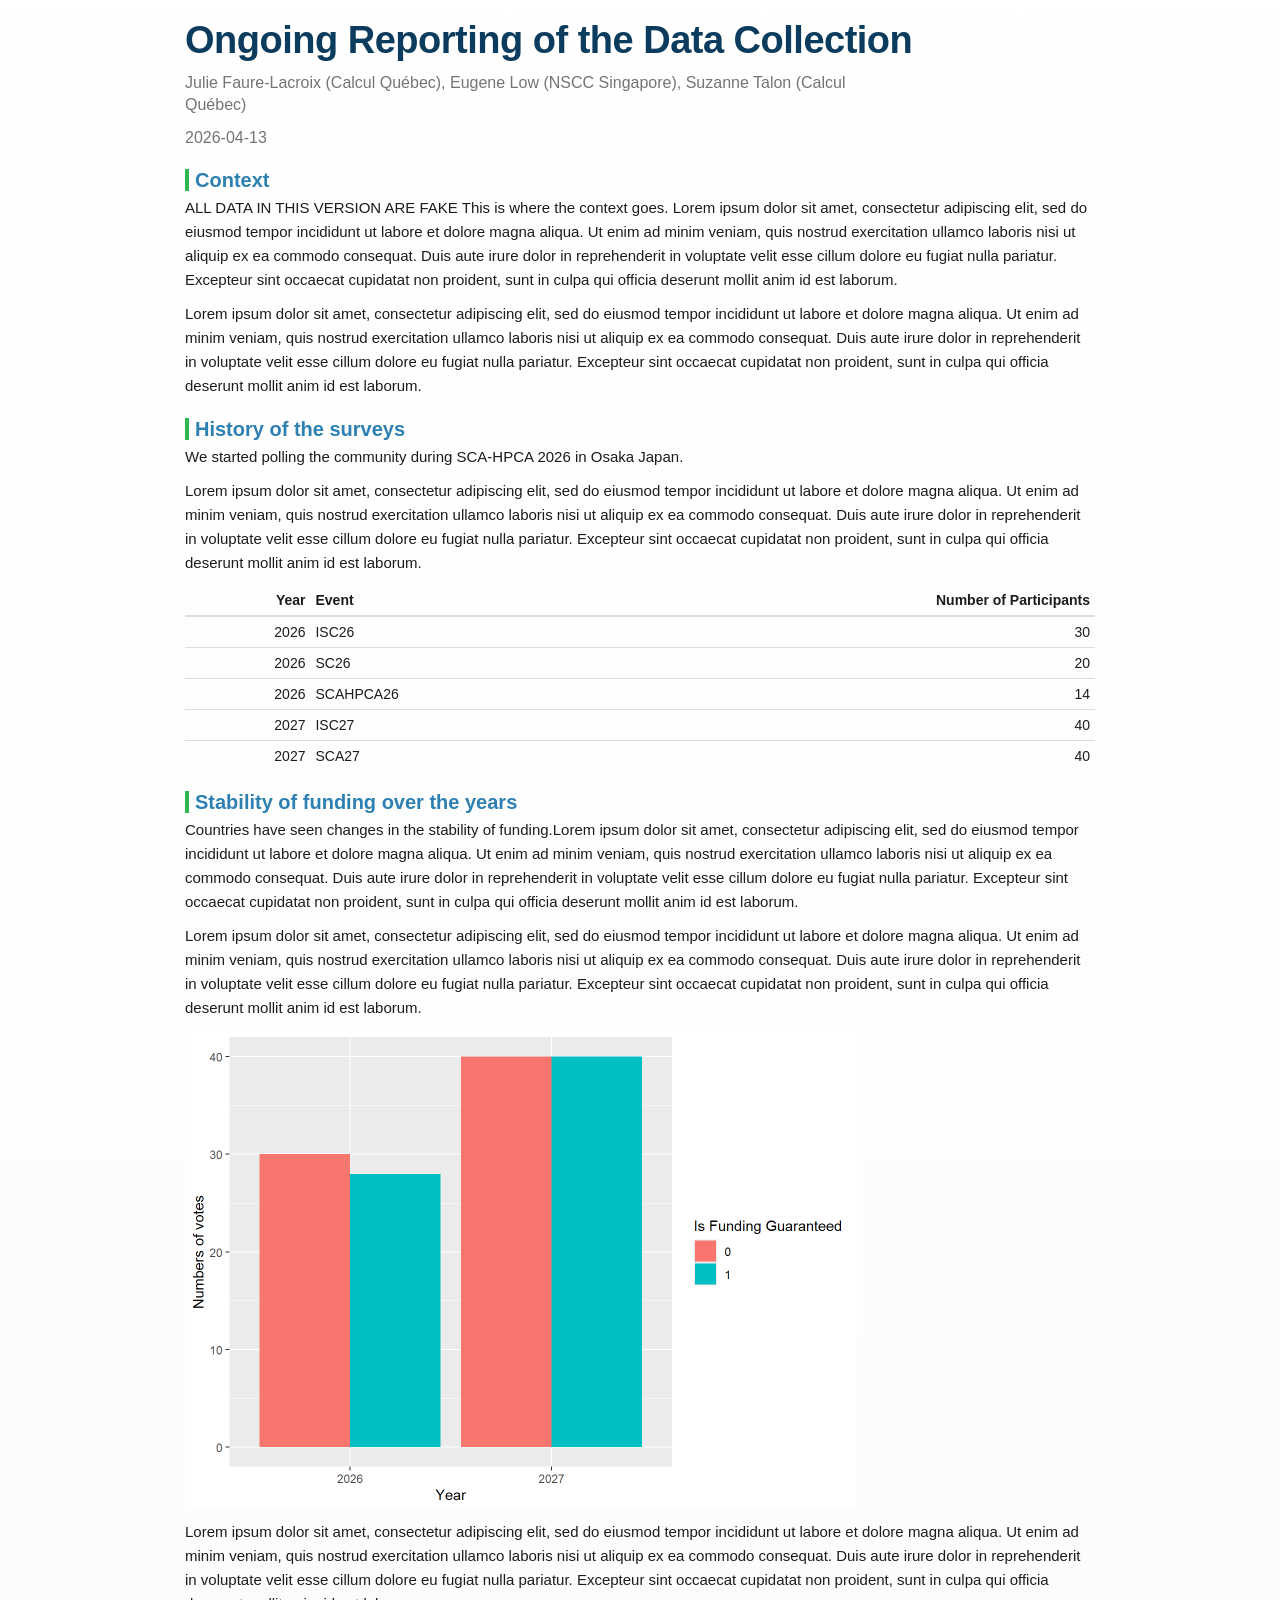
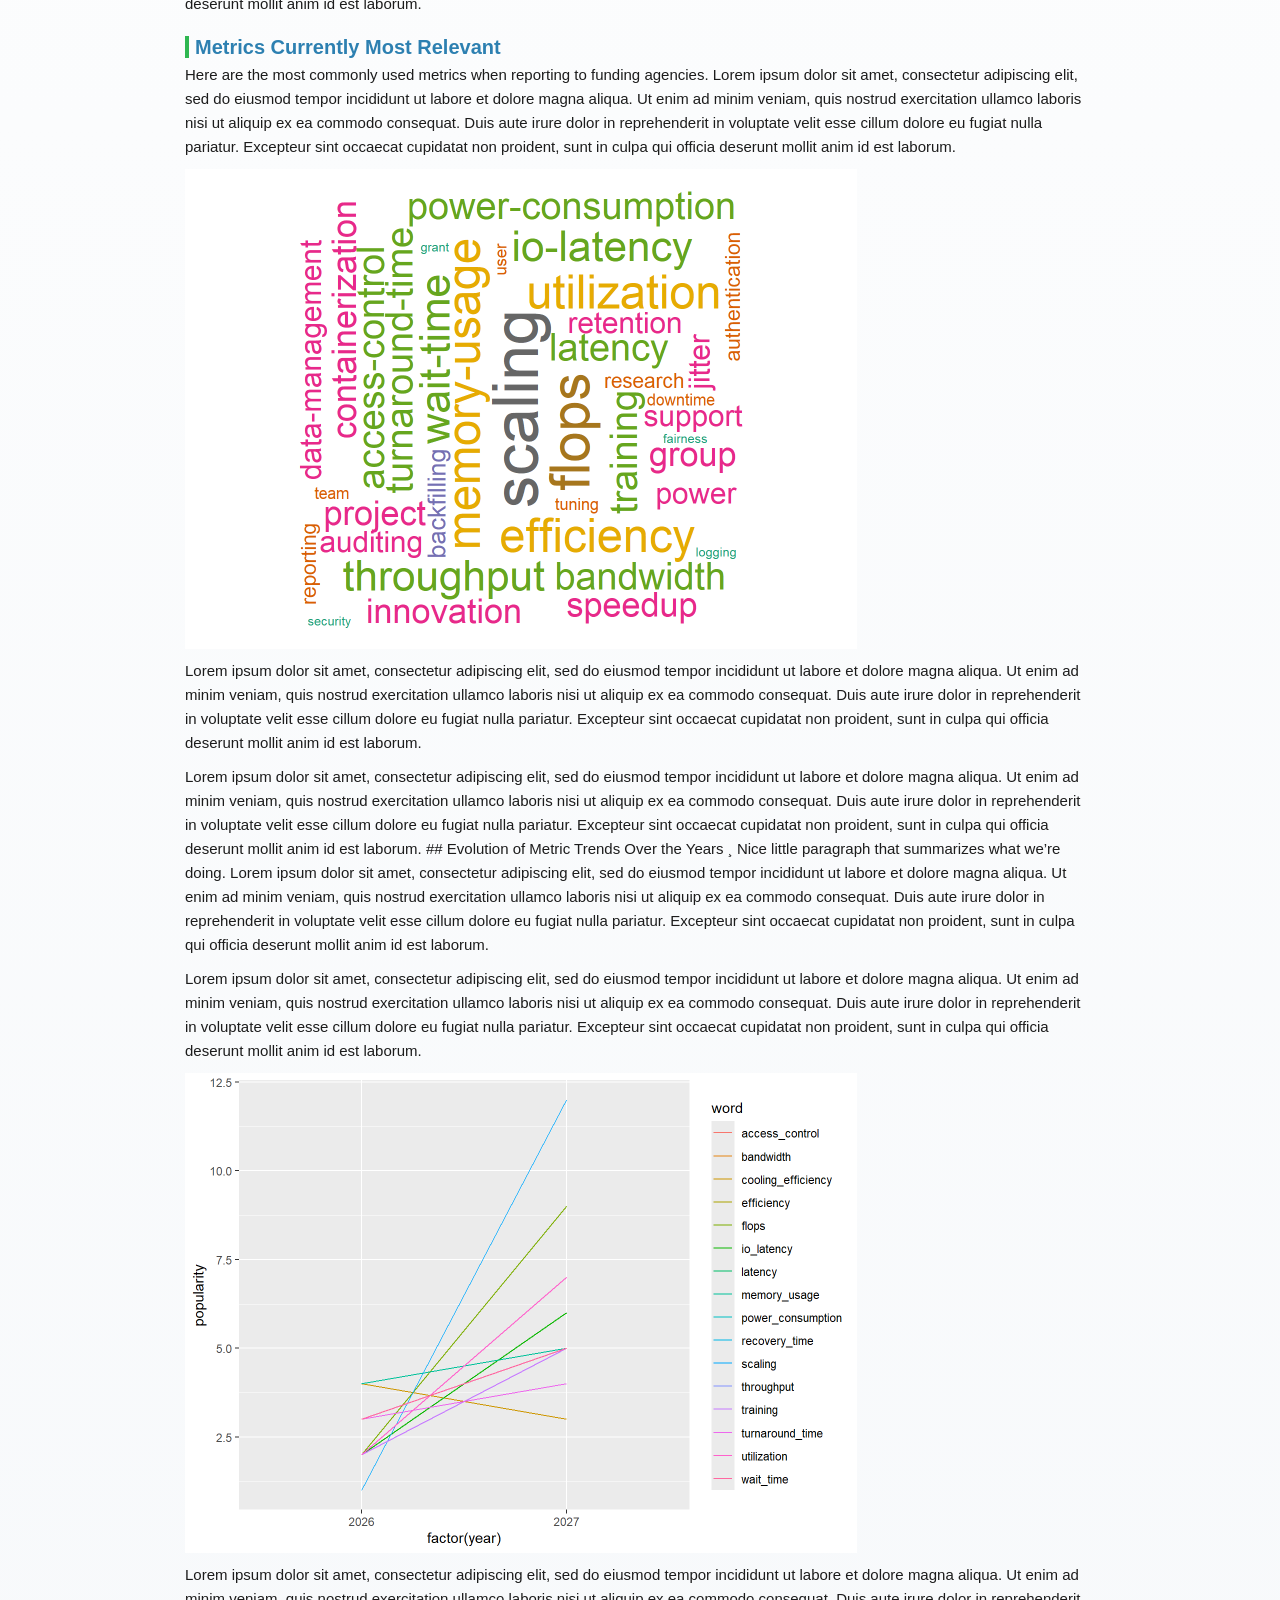
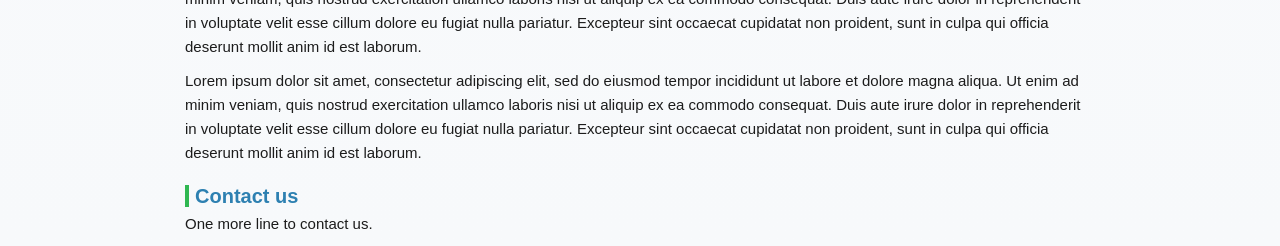
==== commit e6949be2: "reknitted with css slight edit in rmd to include css file" ====
--- a/index.html
+++ b/index.html
@@ -254,6 +254,7 @@
 
 
 
+<style type="text/css">:root {--primary-color:#0b3c5d;--secondary-color: #2d80b1;--accent-color: #2fb751;--background-color: #f7f9fb;--text-color: #1c1c1c;--muted-text: #757474;--link-color: #1e88e5;--link-hover: #d9b310;--border-radius: 8px;--max-width: 900px;--font-main: Inter, "Segoe UI", Roboto, Helvetica, Arial, sans-serif;}body {margin: 0;padding: 0;font-family: var(--font-main);background: linear-gradient(180deg, #ffffff 0%, var(--background-color) 100%);color: var(--text-color);line-height: 1.6;}.container {max-width: var(--max-width);margin: 0 auto;padding: 2rem 1.5rem;}h1 {font-size: 2.5rem;font-weight: 700;color: var(--primary-color);margin-bottom: 0.5rem;letter-spacing: -0.5px;}h2 {font-size: 2rem;font-weight: 600;color: var(--secondary-color);margin-top: 2rem;margin-bottom: 0.5rem;border-left: 4px solid var(--accent-color);padding-left: 0.6rem;}h4 { font-size: 1.6rem;font-weight: 400;color: var(--muted-text);margin-top: 1rem;margin-bottom: 1rem; max-width: 700px;line-height: 1.4;}p {font-size: 1.5rem;color: var(--text-color);margin-bottom: 1rem;}p.highlight {background: rgba(50, 140, 193, 0.08);border-left: 4px solid var(--secondary-color);padding: 0.75rem 1rem;border-radius: var(--border-radius);}.subtitle {font-size: 1.25rem;font-weight: 400;color: var(--muted-text);margin-top: 0.25rem;margin-bottom: 1.5rem;max-width: 700px;}a {color: var(--link-color);text-decoration: none;font-weight: 500;border-bottom: 1px solid transparent;transition: all 0.2s ease;}a:hover {color: var(--link-hover);border-bottom: 1px solid var(--link-hover);}header {background: linear-gradient(120deg, var(--primary-color), var(--secondary-color));color: white;padding: 3rem 1.5rem;text-align: center;}header h1 {color: white;margin-bottom: 0.5rem;}header p {color: rgba(255, 255, 255, 0.85);max-width: 700px;margin: 0 auto;}header .subtitle {color: rgba(255, 255, 255, 0.85);}.card {background: white;border-radius: var(--border-radius);padding: 1.5rem;margin: 1.5rem 0;box-shadow: 0 6px 18px rgba(0, 0, 0, 0.06);transition: transform 0.15s ease, box-shadow 0.15s ease;}.card:hover {transform: translateY(-3px);box-shadow: 0 10px 24px rgba(0, 0, 0, 0.08);}hr {border: none;height: 1px;background: linear-gradient(to right, transparent, #ccc, transparent);margin: 2rem 0;}footer {text-align: center;font-size: 0.9rem;color: var(--muted-text);margin-top: 3rem;padding: 2rem 1rem;}@media (max-width: 768px) {h1 {font-size: 2rem;}h2 {font-size: 1.3rem;}.container {padding: 1.5rem 1rem;}}</style>
 
 
 
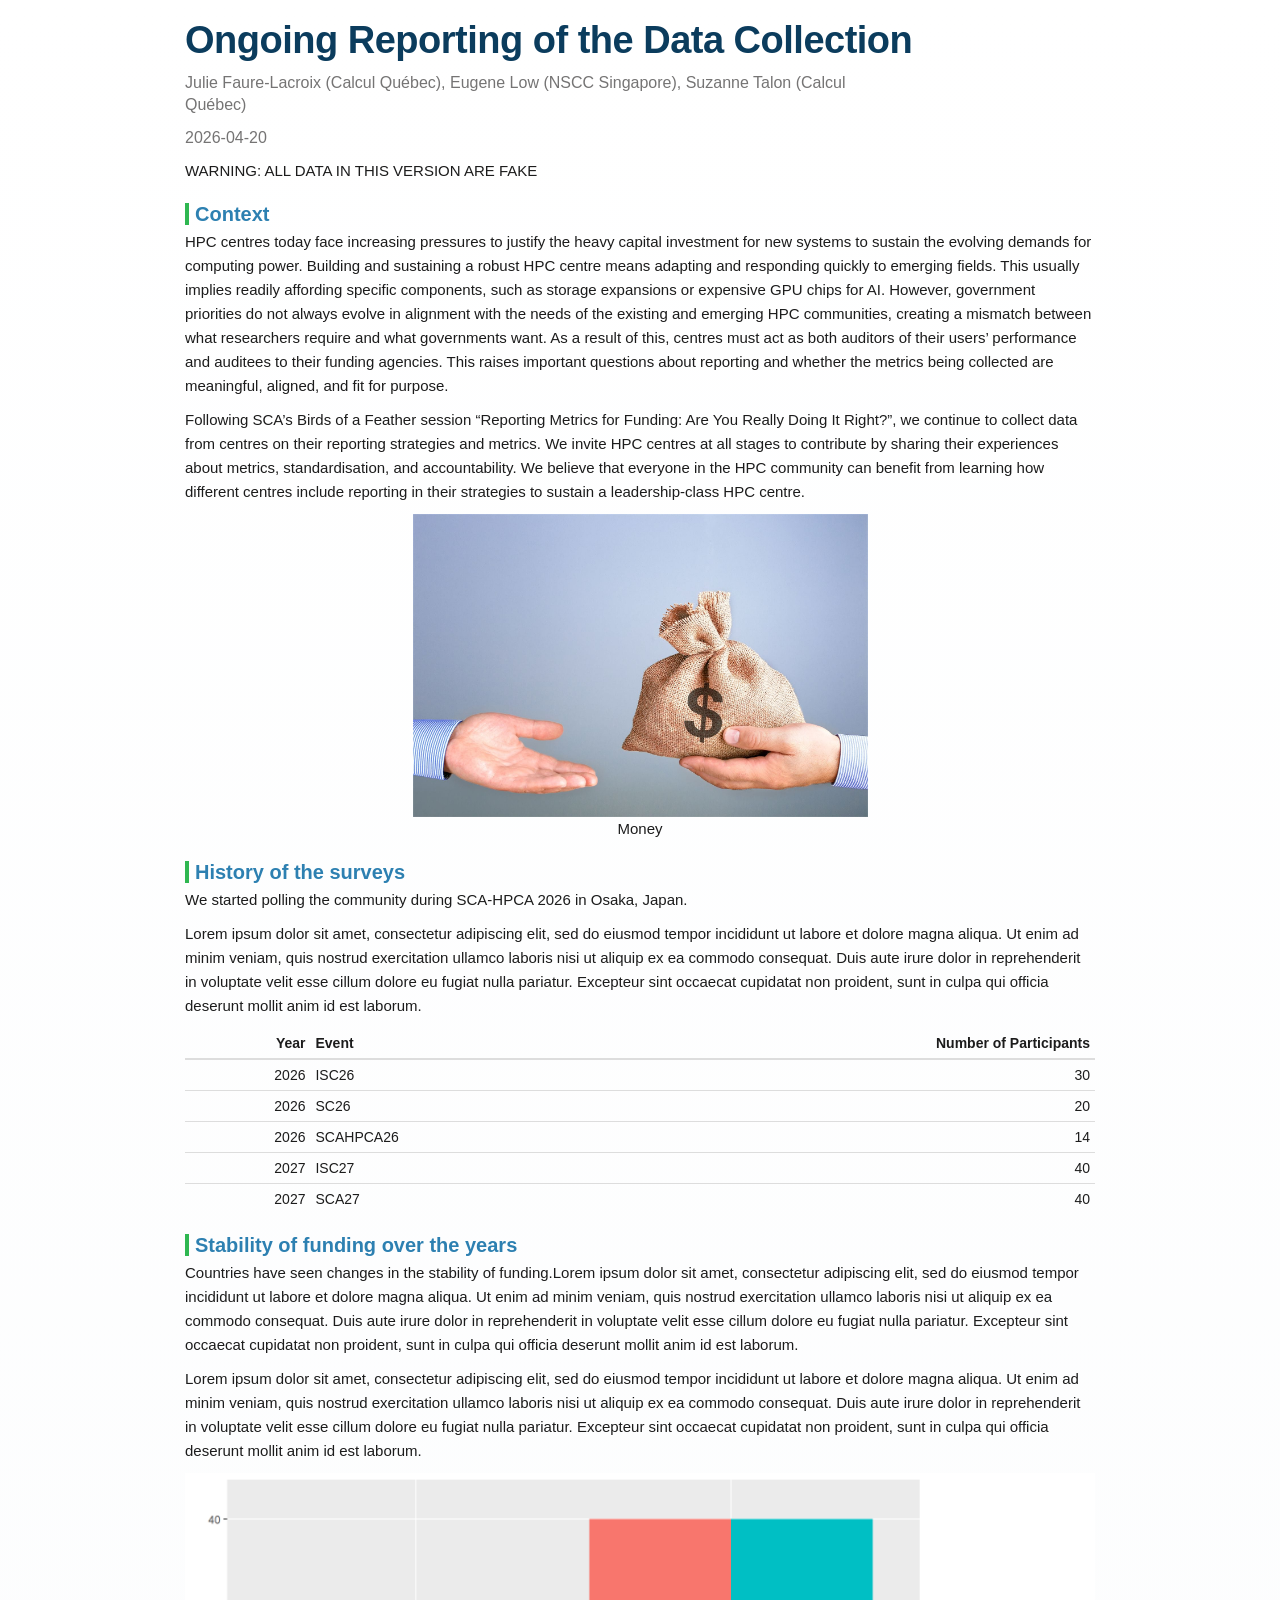
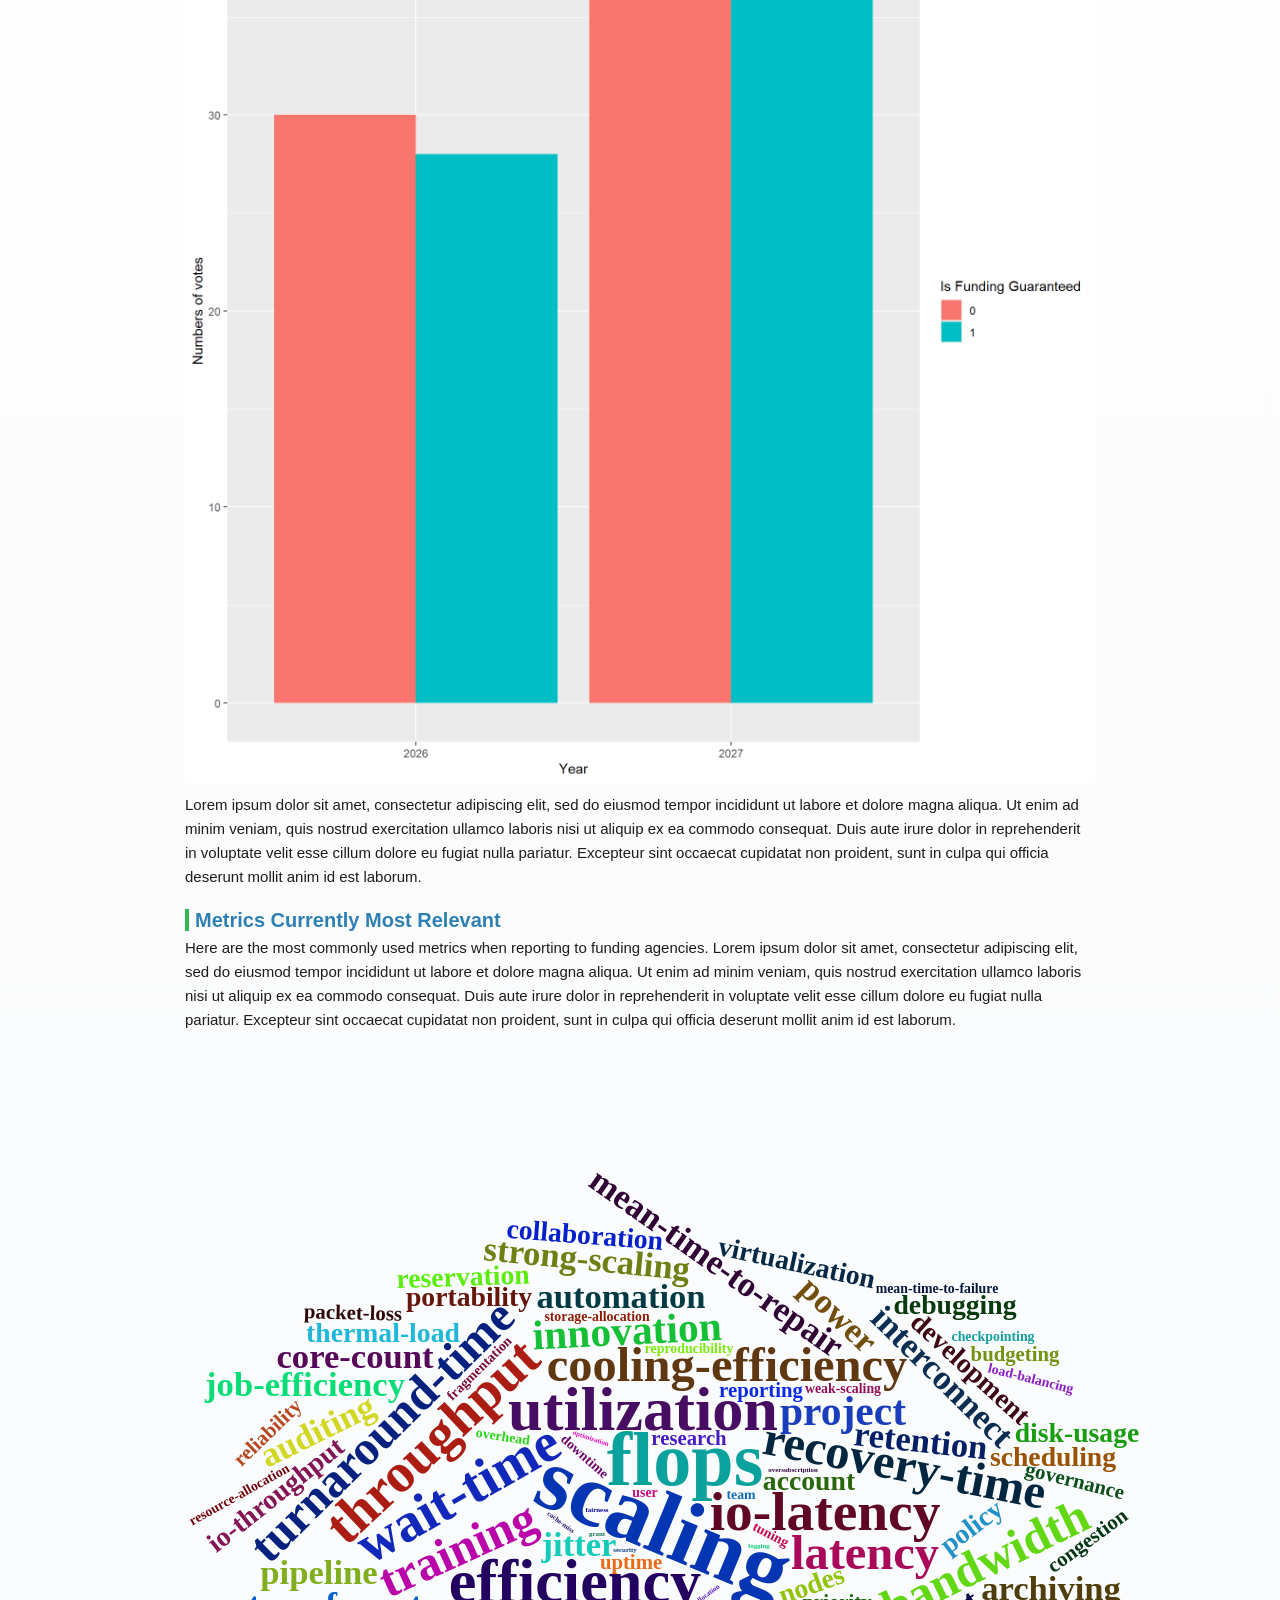
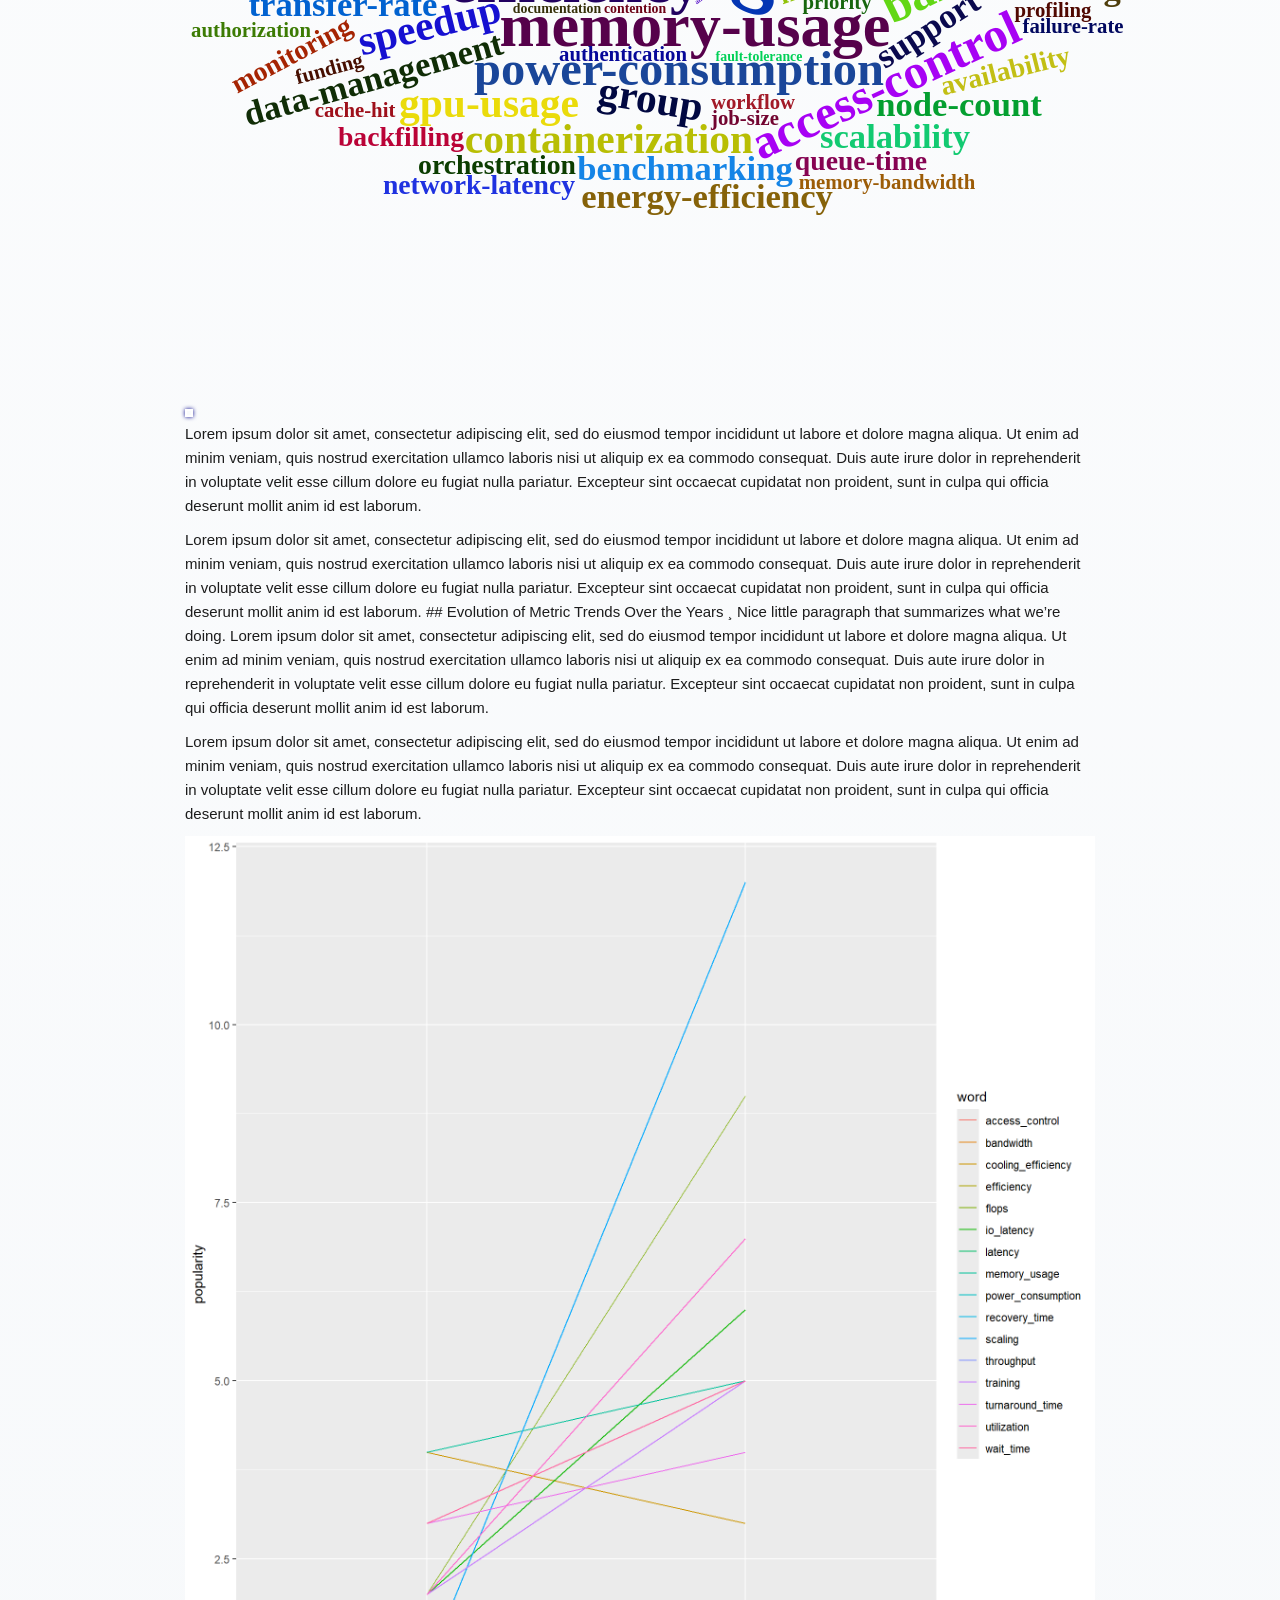
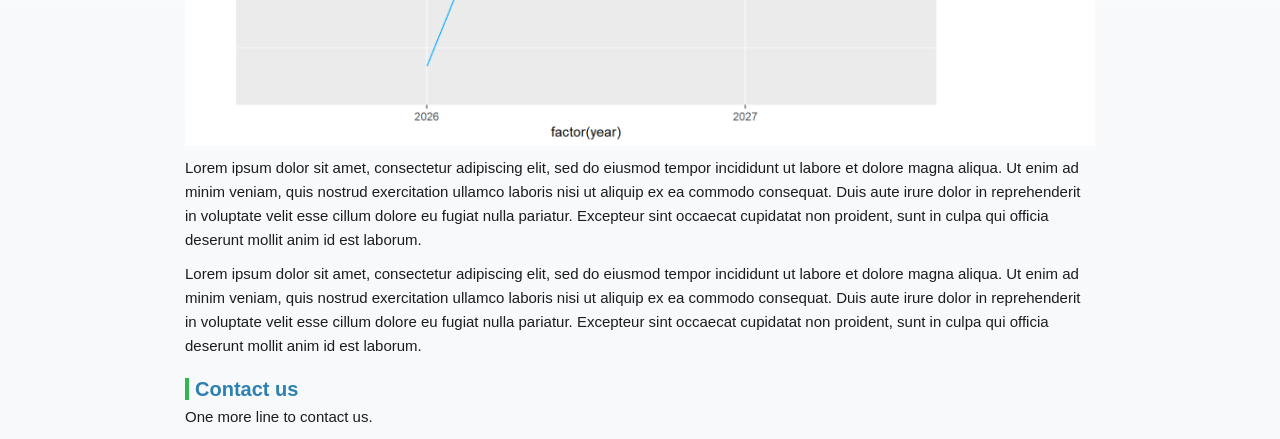
==== commit 0c9f7665: "edited index changed several things to index and replaced wordcloud with wordcloud2. Added an image." ====
--- a/index.html
+++ b/index.html
@@ -11,7 +11,7 @@
 
 <meta name="author" content="Julie Faure-Lacroix (Calcul Québec), Eugene Low (NSCC Singapore), Suzanne Talon (Calcul Québec)" />
 
-<meta name="date" content="2026-04-13" />
+<meta name="date" content="2026-04-20" />
 
 <title>Ongoing Reporting of the Data Collection</title>
 
@@ -228,6 +228,2263 @@
 }
 </style>
 <script src="[data-uri]"></script>
+<style type="text/css">@layer htmltools {
+.html-fill-container {
+display: flex;
+flex-direction: column;
+
+min-height: 0;
+min-width: 0;
+}
+.html-fill-container > .html-fill-item {
+
+flex: 1 1 auto;
+min-height: 0;
+min-width: 0;
+}
+.html-fill-container > :not(.html-fill-item) {
+
+flex: 0 0 auto;
+}
+}
+</style>
+<script>(function() {
+  // If window.HTMLWidgets is already defined, then use it; otherwise create a
+  // new object. This allows preceding code to set options that affect the
+  // initialization process (though none currently exist).
+  window.HTMLWidgets = window.HTMLWidgets || {};
+
+  // See if we're running in a viewer pane. If not, we're in a web browser.
+  var viewerMode = window.HTMLWidgets.viewerMode =
+      /\bviewer_pane=1\b/.test(window.location);
+
+  // See if we're running in Shiny mode. If not, it's a static document.
+  // Note that static widgets can appear in both Shiny and static modes, but
+  // obviously, Shiny widgets can only appear in Shiny apps/documents.
+  var shinyMode = window.HTMLWidgets.shinyMode =
+      typeof(window.Shiny) !== "undefined" && !!window.Shiny.outputBindings;
+
+  // We can't count on jQuery being available, so we implement our own
+  // version if necessary.
+  function querySelectorAll(scope, selector) {
+    if (typeof(jQuery) !== "undefined" && scope instanceof jQuery) {
+      return scope.find(selector);
+    }
+    if (scope.querySelectorAll) {
+      return scope.querySelectorAll(selector);
+    }
+  }
+
+  function asArray(value) {
+    if (value === null)
+      return [];
+    if ($.isArray(value))
+      return value;
+    return [value];
+  }
+
+  // Implement jQuery's extend
+  function extend(target /*, ... */) {
+    if (arguments.length == 1) {
+      return target;
+    }
+    for (var i = 1; i < arguments.length; i++) {
+      var source = arguments[i];
+      for (var prop in source) {
+        if (source.hasOwnProperty(prop)) {
+          target[prop] = source[prop];
+        }
+      }
+    }
+    return target;
+  }
+
+  // IE8 doesn't support Array.forEach.
+  function forEach(values, callback, thisArg) {
+    if (values.forEach) {
+      values.forEach(callback, thisArg);
+    } else {
+      for (var i = 0; i < values.length; i++) {
+        callback.call(thisArg, values[i], i, values);
+      }
+    }
+  }
+
+  // Replaces the specified method with the return value of funcSource.
+  //
+  // Note that funcSource should not BE the new method, it should be a function
+  // that RETURNS the new method. funcSource receives a single argument that is
+  // the overridden method, it can be called from the new method. The overridden
+  // method can be called like a regular function, it has the target permanently
+  // bound to it so "this" will work correctly.
+  function overrideMethod(target, methodName, funcSource) {
+    var superFunc = target[methodName] || function() {};
+    var superFuncBound = function() {
+      return superFunc.apply(target, arguments);
+    };
+    target[methodName] = funcSource(superFuncBound);
+  }
+
+  // Add a method to delegator that, when invoked, calls
+  // delegatee.methodName. If there is no such method on
+  // the delegatee, but there was one on delegator before
+  // delegateMethod was called, then the original version
+  // is invoked instead.
+  // For example:
+  //
+  // var a = {
+  //   method1: function() { console.log('a1'); }
+  //   method2: function() { console.log('a2'); }
+  // };
+  // var b = {
+  //   method1: function() { console.log('b1'); }
+  // };
+  // delegateMethod(a, b, "method1");
+  // delegateMethod(a, b, "method2");
+  // a.method1();
+  // a.method2();
+  //
+  // The output would be "b1", "a2".
+  function delegateMethod(delegator, delegatee, methodName) {
+    var inherited = delegator[methodName];
+    delegator[methodName] = function() {
+      var target = delegatee;
+      var method = delegatee[methodName];
+
+      // The method doesn't exist on the delegatee. Instead,
+      // call the method on the delegator, if it exists.
+      if (!method) {
+        target = delegator;
+        method = inherited;
+      }
+
+      if (method) {
+        return method.apply(target, arguments);
+      }
+    };
+  }
+
+  // Implement a vague facsimilie of jQuery's data method
+  function elementData(el, name, value) {
+    if (arguments.length == 2) {
+      return el["htmlwidget_data_" + name];
+    } else if (arguments.length == 3) {
+      el["htmlwidget_data_" + name] = value;
+      return el;
+    } else {
+      throw new Error("Wrong number of arguments for elementData: " +
+        arguments.length);
+    }
+  }
+
+  // http://stackoverflow.com/questions/3446170/escape-string-for-use-in-javascript-regex
+  function escapeRegExp(str) {
+    return str.replace(/[\-\[\]\/\{\}\(\)\*\+\?\.\\\^\$\|]/g, "\\$&");
+  }
+
+  function hasClass(el, className) {
+    var re = new RegExp("\\b" + escapeRegExp(className) + "\\b");
+    return re.test(el.className);
+  }
+
+  // elements - array (or array-like object) of HTML elements
+  // className - class name to test for
+  // include - if true, only return elements with given className;
+  //   if false, only return elements *without* given className
+  function filterByClass(elements, className, include) {
+    var results = [];
+    for (var i = 0; i < elements.length; i++) {
+      if (hasClass(elements[i], className) == include)
+        results.push(elements[i]);
+    }
+    return results;
+  }
+
+  function on(obj, eventName, func) {
+    if (obj.addEventListener) {
+      obj.addEventListener(eventName, func, false);
+    } else if (obj.attachEvent) {
+      obj.attachEvent(eventName, func);
+    }
+  }
+
+  function off(obj, eventName, func) {
+    if (obj.removeEventListener)
+      obj.removeEventListener(eventName, func, false);
+    else if (obj.detachEvent) {
+      obj.detachEvent(eventName, func);
+    }
+  }
+
+  // Translate array of values to top/right/bottom/left, as usual with
+  // the "padding" CSS property
+  // https://developer.mozilla.org/en-US/docs/Web/CSS/padding
+  function unpackPadding(value) {
+    if (typeof(value) === "number")
+      value = [value];
+    if (value.length === 1) {
+      return {top: value[0], right: value[0], bottom: value[0], left: value[0]};
+    }
+    if (value.length === 2) {
+      return {top: value[0], right: value[1], bottom: value[0], left: value[1]};
+    }
+    if (value.length === 3) {
+      return {top: value[0], right: value[1], bottom: value[2], left: value[1]};
+    }
+    if (value.length === 4) {
+      return {top: value[0], right: value[1], bottom: value[2], left: value[3]};
+    }
+  }
+
+  // Convert an unpacked padding object to a CSS value
+  function paddingToCss(paddingObj) {
+    return paddingObj.top + "px " + paddingObj.right + "px " + paddingObj.bottom + "px " + paddingObj.left + "px";
+  }
+
+  // Makes a number suitable for CSS
+  function px(x) {
+    if (typeof(x) === "number")
+      return x + "px";
+    else
+      return x;
+  }
+
+  // Retrieves runtime widget sizing information for an element.
+  // The return value is either null, or an object with fill, padding,
+  // defaultWidth, defaultHeight fields.
+  function sizingPolicy(el) {
+    var sizingEl = document.querySelector("script[data-for='" + el.id + "'][type='application/htmlwidget-sizing']");
+    if (!sizingEl)
+      return null;
+    var sp = JSON.parse(sizingEl.textContent || sizingEl.text || "{}");
+    if (viewerMode) {
+      return sp.viewer;
+    } else {
+      return sp.browser;
+    }
+  }
+
+  // @param tasks Array of strings (or falsy value, in which case no-op).
+  //   Each element must be a valid JavaScript expression that yields a
+  //   function. Or, can be an array of objects with "code" and "data"
+  //   properties; in this case, the "code" property should be a string
+  //   of JS that's an expr that yields a function, and "data" should be
+  //   an object that will be added as an additional argument when that
+  //   function is called.
+  // @param target The object that will be "this" for each function
+  //   execution.
+  // @param args Array of arguments to be passed to the functions. (The
+  //   same arguments will be passed to all functions.)
+  function evalAndRun(tasks, target, args) {
+    if (tasks) {
+      forEach(tasks, function(task) {
+        var theseArgs = args;
+        if (typeof(task) === "object") {
+          theseArgs = theseArgs.concat([task.data]);
+          task = task.code;
+        }
+        var taskFunc = tryEval(task);
+        if (typeof(taskFunc) !== "function") {
+          throw new Error("Task must be a function! Source:\n" + task);
+        }
+        taskFunc.apply(target, theseArgs);
+      });
+    }
+  }
+
+  // Attempt eval() both with and without enclosing in parentheses.
+  // Note that enclosing coerces a function declaration into
+  // an expression that eval() can parse
+  // (otherwise, a SyntaxError is thrown)
+  function tryEval(code) {
+    var result = null;
+    try {
+      result = eval("(" + code + ")");
+    } catch(error) {
+      if (!(error instanceof SyntaxError)) {
+        throw error;
+      }
+      try {
+        result = eval(code);
+      } catch(e) {
+        if (e instanceof SyntaxError) {
+          throw error;
+        } else {
+          throw e;
+        }
+      }
+    }
+    return result;
+  }
+
+  function initSizing(el) {
+    var sizing = sizingPolicy(el);
+    if (!sizing)
+      return;
+
+    var cel = document.getElementById("htmlwidget_container");
+    if (!cel)
+      return;
+
+    if (typeof(sizing.padding) !== "undefined") {
+      document.body.style.margin = "0";
+      document.body.style.padding = paddingToCss(unpackPadding(sizing.padding));
+    }
+
+    if (sizing.fill) {
+      document.body.style.overflow = "hidden";
+      document.body.style.width = "100%";
+      document.body.style.height = "100%";
+      document.documentElement.style.width = "100%";
+      document.documentElement.style.height = "100%";
+      cel.style.position = "absolute";
+      var pad = unpackPadding(sizing.padding);
+      cel.style.top = pad.top + "px";
+      cel.style.right = pad.right + "px";
+      cel.style.bottom = pad.bottom + "px";
+      cel.style.left = pad.left + "px";
+      el.style.width = "100%";
+      el.style.height = "100%";
+
+      return {
+        getWidth: function() { return cel.getBoundingClientRect().width; },
+        getHeight: function() { return cel.getBoundingClientRect().height; }
+      };
+
+    } else {
+      el.style.width = px(sizing.width);
+      el.style.height = px(sizing.height);
+
+      return {
+        getWidth: function() { return cel.getBoundingClientRect().width; },
+        getHeight: function() { return cel.getBoundingClientRect().height; }
+      };
+    }
+  }
+
+  // Default implementations for methods
+  var defaults = {
+    find: function(scope) {
+      return querySelectorAll(scope, "." + this.name);
+    },
+    renderError: function(el, err) {
+      var $el = $(el);
+
+      this.clearError(el);
+
+      // Add all these error classes, as Shiny does
+      var errClass = "shiny-output-error";
+      if (err.type !== null) {
+        // use the classes of the error condition as CSS class names
+        errClass = errClass + " " + $.map(asArray(err.type), function(type) {
+          return errClass + "-" + type;
+        }).join(" ");
+      }
+      errClass = errClass + " htmlwidgets-error";
+
+      // Is el inline or block? If inline or inline-block, just display:none it
+      // and add an inline error.
+      var display = $el.css("display");
+      $el.data("restore-display-mode", display);
+
+      if (display === "inline" || display === "inline-block") {
+        $el.hide();
+        if (err.message !== "") {
+          var errorSpan = $("<span>").addClass(errClass);
+          errorSpan.text(err.message);
+          $el.after(errorSpan);
+        }
+      } else if (display === "block") {
+        // If block, add an error just after the el, set visibility:none on the
+        // el, and position the error to be on top of the el.
+        // Mark it with a unique ID and CSS class so we can remove it later.
+        $el.css("visibility", "hidden");
+        if (err.message !== "") {
+          var errorDiv = $("<div>").addClass(errClass).css("position", "absolute")
+            .css("top", el.offsetTop)
+            .css("left", el.offsetLeft)
+            // setting width can push out the page size, forcing otherwise
+            // unnecessary scrollbars to appear and making it impossible for
+            // the element to shrink; so use max-width instead
+            .css("maxWidth", el.offsetWidth)
+            .css("height", el.offsetHeight);
+          errorDiv.text(err.message);
+          $el.after(errorDiv);
+
+          // Really dumb way to keep the size/position of the error in sync with
+          // the parent element as the window is resized or whatever.
+          var intId = setInterval(function() {
+            if (!errorDiv[0].parentElement) {
+              clearInterval(intId);
+              return;
+            }
+            errorDiv
+              .css("top", el.offsetTop)
+              .css("left", el.offsetLeft)
+              .css("maxWidth", el.offsetWidth)
+              .css("height", el.offsetHeight);
+          }, 500);
+        }
+      }
+    },
+    clearError: function(el) {
+      var $el = $(el);
+      var display = $el.data("restore-display-mode");
+      $el.data("restore-display-mode", null);
+
+      if (display === "inline" || display === "inline-block") {
+        if (display)
+          $el.css("display", display);
+        $(el.nextSibling).filter(".htmlwidgets-error").remove();
+      } else if (display === "block"){
+        $el.css("visibility", "inherit");
+        $(el.nextSibling).filter(".htmlwidgets-error").remove();
+      }
+    },
+    sizing: {}
+  };
+
+  // Called by widget bindings to register a new type of widget. The definition
+  // object can contain the following properties:
+  // - name (required) - A string indicating the binding name, which will be
+  //   used by default as the CSS classname to look for.
+  // - initialize (optional) - A function(el) that will be called once per
+  //   widget element; if a value is returned, it will be passed as the third
+  //   value to renderValue.
+  // - renderValue (required) - A function(el, data, initValue) that will be
+  //   called with data. Static contexts will cause this to be called once per
+  //   element; Shiny apps will cause this to be called multiple times per
+  //   element, as the data changes.
+  window.HTMLWidgets.widget = function(definition) {
+    if (!definition.name) {
+      throw new Error("Widget must have a name");
+    }
+    if (!definition.type) {
+      throw new Error("Widget must have a type");
+    }
+    // Currently we only support output widgets
+    if (definition.type !== "output") {
+      throw new Error("Unrecognized widget type '" + definition.type + "'");
+    }
+    // TODO: Verify that .name is a valid CSS classname
+
+    // Support new-style instance-bound definitions. Old-style class-bound
+    // definitions have one widget "object" per widget per type/class of
+    // widget; the renderValue and resize methods on such widget objects
+    // take el and instance arguments, because the widget object can't
+    // store them. New-style instance-bound definitions have one widget
+    // object per widget instance; the definition that's passed in doesn't
+    // provide renderValue or resize methods at all, just the single method
+    //   factory(el, width, height)
+    // which returns an object that has renderValue(x) and resize(w, h).
+    // This enables a far more natural programming style for the widget
+    // author, who can store per-instance state using either OO-style
+    // instance fields or functional-style closure variables (I guess this
+    // is in contrast to what can only be called C-style pseudo-OO which is
+    // what we required before).
+    if (definition.factory) {
+      definition = createLegacyDefinitionAdapter(definition);
+    }
+
+    if (!definition.renderValue) {
+      throw new Error("Widget must have a renderValue function");
+    }
+
+    // For static rendering (non-Shiny), use a simple widget registration
+    // scheme. We also use this scheme for Shiny apps/documents that also
+    // contain static widgets.
+    window.HTMLWidgets.widgets = window.HTMLWidgets.widgets || [];
+    // Merge defaults into the definition; don't mutate the original definition.
+    var staticBinding = extend({}, defaults, definition);
+    overrideMethod(staticBinding, "find", function(superfunc) {
+      return function(scope) {
+        var results = superfunc(scope);
+        // Filter out Shiny outputs, we only want the static kind
+        return filterByClass(results, "html-widget-output", false);
+      };
+    });
+    window.HTMLWidgets.widgets.push(staticBinding);
+
+    if (shinyMode) {
+      // Shiny is running. Register the definition with an output binding.
+      // The definition itself will not be the output binding, instead
+      // we will make an output binding object that delegates to the
+      // definition. This is because we foolishly used the same method
+      // name (renderValue) for htmlwidgets definition and Shiny bindings
+      // but they actually have quite different semantics (the Shiny
+      // bindings receive data that includes lots of metadata that it
+      // strips off before calling htmlwidgets renderValue). We can't
+      // just ignore the difference because in some widgets it's helpful
+      // to call this.renderValue() from inside of resize(), and if
+      // we're not delegating, then that call will go to the Shiny
+      // version instead of the htmlwidgets version.
+
+      // Merge defaults with definition, without mutating either.
+      var bindingDef = extend({}, defaults, definition);
+
+      // This object will be our actual Shiny binding.
+      var shinyBinding = new Shiny.OutputBinding();
+
+      // With a few exceptions, we'll want to simply use the bindingDef's
+      // version of methods if they are available, otherwise fall back to
+      // Shiny's defaults. NOTE: If Shiny's output bindings gain additional
+      // methods in the future, and we want them to be overrideable by
+      // HTMLWidget binding definitions, then we'll need to add them to this
+      // list.
+      delegateMethod(shinyBinding, bindingDef, "getId");
+      delegateMethod(shinyBinding, bindingDef, "onValueChange");
+      delegateMethod(shinyBinding, bindingDef, "onValueError");
+      delegateMethod(shinyBinding, bindingDef, "renderError");
+      delegateMethod(shinyBinding, bindingDef, "clearError");
+      delegateMethod(shinyBinding, bindingDef, "showProgress");
+
+      // The find, renderValue, and resize are handled differently, because we
+      // want to actually decorate the behavior of the bindingDef methods.
+
+      shinyBinding.find = function(scope) {
+        var results = bindingDef.find(scope);
+
+        // Only return elements that are Shiny outputs, not static ones
+        var dynamicResults = results.filter(".html-widget-output");
+
+        // It's possible that whatever caused Shiny to think there might be
+        // new dynamic outputs, also caused there to be new static outputs.
+        // Since there might be lots of different htmlwidgets bindings, we
+        // schedule execution for later--no need to staticRender multiple
+        // times.
+        if (results.length !== dynamicResults.length)
+          scheduleStaticRender();
+
+        return dynamicResults;
+      };
+
+      // Wrap renderValue to handle initialization, which unfortunately isn't
+      // supported natively by Shiny at the time of this writing.
+
+      shinyBinding.renderValue = function(el, data) {
+        Shiny.renderDependencies(data.deps);
+        // Resolve strings marked as javascript literals to objects
+        if (!(data.evals instanceof Array)) data.evals = [data.evals];
+        for (var i = 0; data.evals && i < data.evals.length; i++) {
+          window.HTMLWidgets.evaluateStringMember(data.x, data.evals[i]);
+        }
+        if (!bindingDef.renderOnNullValue) {
+          if (data.x === null) {
+            el.style.visibility = "hidden";
+            return;
+          } else {
+            el.style.visibility = "inherit";
+          }
+        }
+        if (!elementData(el, "initialized")) {
+          initSizing(el);
+
+          elementData(el, "initialized", true);
+          if (bindingDef.initialize) {
+            var rect = el.getBoundingClientRect();
+            var result = bindingDef.initialize(el, rect.width, rect.height);
+            elementData(el, "init_result", result);
+          }
+        }
+        bindingDef.renderValue(el, data.x, elementData(el, "init_result"));
+        evalAndRun(data.jsHooks.render, elementData(el, "init_result"), [el, data.x]);
+      };
+
+      // Only override resize if bindingDef implements it
+      if (bindingDef.resize) {
+        shinyBinding.resize = function(el, width, height) {
+          // Shiny can call resize before initialize/renderValue have been
+          // called, which doesn't make sense for widgets.
+          if (elementData(el, "initialized")) {
+            bindingDef.resize(el, width, height, elementData(el, "init_result"));
+          }
+        };
+      }
+
+      Shiny.outputBindings.register(shinyBinding, bindingDef.name);
+    }
+  };
+
+  var scheduleStaticRenderTimerId = null;
+  function scheduleStaticRender() {
+    if (!scheduleStaticRenderTimerId) {
+      scheduleStaticRenderTimerId = setTimeout(function() {
+        scheduleStaticRenderTimerId = null;
+        window.HTMLWidgets.staticRender();
+      }, 1);
+    }
+  }
+
+  // Render static widgets after the document finishes loading
+  // Statically render all elements that are of this widget's class
+  window.HTMLWidgets.staticRender = function() {
+    var bindings = window.HTMLWidgets.widgets || [];
+    forEach(bindings, function(binding) {
+      var matches = binding.find(document.documentElement);
+      forEach(matches, function(el) {
+        var sizeObj = initSizing(el, binding);
+
+        var getSize = function(el) {
+          if (sizeObj) {
+            return {w: sizeObj.getWidth(), h: sizeObj.getHeight()}
+          } else {
+            var rect = el.getBoundingClientRect();
+            return {w: rect.width, h: rect.height}
+          }
+        };
+
+        if (hasClass(el, "html-widget-static-bound"))
+          return;
+        el.className = el.className + " html-widget-static-bound";
+
+        var initResult;
+        if (binding.initialize) {
+          var size = getSize(el);
+          initResult = binding.initialize(el, size.w, size.h);
+          elementData(el, "init_result", initResult);
+        }
+
+        if (binding.resize) {
+          var lastSize = getSize(el);
+          var resizeHandler = function(e) {
+            var size = getSize(el);
+            if (size.w === 0 && size.h === 0)
+              return;
+            if (size.w === lastSize.w && size.h === lastSize.h)
+              return;
+            lastSize = size;
+            binding.resize(el, size.w, size.h, initResult);
+          };
+
+          on(window, "resize", resizeHandler);
+
+          // This is needed for cases where we're running in a Shiny
+          // app, but the widget itself is not a Shiny output, but
+          // rather a simple static widget. One example of this is
+          // an rmarkdown document that has runtime:shiny and widget
+          // that isn't in a render function. Shiny only knows to
+          // call resize handlers for Shiny outputs, not for static
+          // widgets, so we do it ourselves.
+          if (window.jQuery) {
+            window.jQuery(document).on(
+              "shown.htmlwidgets shown.bs.tab.htmlwidgets shown.bs.collapse.htmlwidgets",
+              resizeHandler
+            );
+            window.jQuery(document).on(
+              "hidden.htmlwidgets hidden.bs.tab.htmlwidgets hidden.bs.collapse.htmlwidgets",
+              resizeHandler
+            );
+          }
+
+          // This is needed for the specific case of ioslides, which
+          // flips slides between display:none and display:block.
+          // Ideally we would not have to have ioslide-specific code
+          // here, but rather have ioslides raise a generic event,
+          // but the rmarkdown package just went to CRAN so the
+          // window to getting that fixed may be long.
+          if (window.addEventListener) {
+            // It's OK to limit this to window.addEventListener
+            // browsers because ioslides itself only supports
+            // such browsers.
+            on(document, "slideenter", resizeHandler);
+            on(document, "slideleave", resizeHandler);
+          }
+        }
+
+        var scriptData = document.querySelector("script[data-for='" + el.id + "'][type='application/json']");
+        if (scriptData) {
+          var data = JSON.parse(scriptData.textContent || scriptData.text);
+          // Resolve strings marked as javascript literals to objects
+          if (!(data.evals instanceof Array)) data.evals = [data.evals];
+          for (var k = 0; data.evals && k < data.evals.length; k++) {
+            window.HTMLWidgets.evaluateStringMember(data.x, data.evals[k]);
+          }
+          binding.renderValue(el, data.x, initResult);
+          evalAndRun(data.jsHooks.render, initResult, [el, data.x]);
+        }
+      });
+    });
+
+    invokePostRenderHandlers();
+  }
+
+
+  function has_jQuery3() {
+    if (!window.jQuery) {
+      return false;
+    }
+    var $version = window.jQuery.fn.jquery;
+    var $major_version = parseInt($version.split(".")[0]);
+    return $major_version >= 3;
+  }
+
+  /*
+  / Shiny 1.4 bumped jQuery from 1.x to 3.x which means jQuery's
+  / on-ready handler (i.e., $(fn)) is now asyncronous (i.e., it now
+  / really means $(setTimeout(fn)).
+  / https://jquery.com/upgrade-guide/3.0/#breaking-change-document-ready-handlers-are-now-asynchronous
+  /
+  / Since Shiny uses $() to schedule initShiny, shiny>=1.4 calls initShiny
+  / one tick later than it did before, which means staticRender() is
+  / called renderValue() earlier than (advanced) widget authors might be expecting.
+  / https://github.com/rstudio/shiny/issues/2630
+  /
+  / For a concrete example, leaflet has some methods (e.g., updateBounds)
+  / which reference Shiny methods registered in initShiny (e.g., setInputValue).
+  / Since leaflet is privy to this life-cycle, it knows to use setTimeout() to
+  / delay execution of those methods (until Shiny methods are ready)
+  / https://github.com/rstudio/leaflet/blob/18ec981/javascript/src/index.js#L266-L268
+  /
+  / Ideally widget authors wouldn't need to use this setTimeout() hack that
+  / leaflet uses to call Shiny methods on a staticRender(). In the long run,
+  / the logic initShiny should be broken up so that method registration happens
+  / right away, but binding happens later.
+  */
+  function maybeStaticRenderLater() {
+    if (shinyMode && has_jQuery3()) {
+      window.jQuery(window.HTMLWidgets.staticRender);
+    } else {
+      window.HTMLWidgets.staticRender();
+    }
+  }
+
+  if (document.addEventListener) {
+    document.addEventListener("DOMContentLoaded", function() {
+      document.removeEventListener("DOMContentLoaded", arguments.callee, false);
+      maybeStaticRenderLater();
+    }, false);
+  } else if (document.attachEvent) {
+    document.attachEvent("onreadystatechange", function() {
+      if (document.readyState === "complete") {
+        document.detachEvent("onreadystatechange", arguments.callee);
+        maybeStaticRenderLater();
+      }
+    });
+  }
+
+
+  window.HTMLWidgets.getAttachmentUrl = function(depname, key) {
+    // If no key, default to the first item
+    if (typeof(key) === "undefined")
+      key = 1;
+
+    var link = document.getElementById(depname + "-" + key + "-attachment");
+    if (!link) {
+      throw new Error("Attachment " + depname + "/" + key + " not found in document");
+    }
+    return link.getAttribute("href");
+  };
+
+  window.HTMLWidgets.dataframeToD3 = function(df) {
+    var names = [];
+    var length;
+    for (var name in df) {
+        if (df.hasOwnProperty(name))
+            names.push(name);
+        if (typeof(df[name]) !== "object" || typeof(df[name].length) === "undefined") {
+            throw new Error("All fields must be arrays");
+        } else if (typeof(length) !== "undefined" && length !== df[name].length) {
+            throw new Error("All fields must be arrays of the same length");
+        }
+        length = df[name].length;
+    }
+    var results = [];
+    var item;
+    for (var row = 0; row < length; row++) {
+        item = {};
+        for (var col = 0; col < names.length; col++) {
+            item[names[col]] = df[names[col]][row];
+        }
+        results.push(item);
+    }
+    return results;
+  };
+
+  window.HTMLWidgets.transposeArray2D = function(array) {
+      if (array.length === 0) return array;
+      var newArray = array[0].map(function(col, i) {
+          return array.map(function(row) {
+              return row[i]
+          })
+      });
+      return newArray;
+  };
+  // Split value at splitChar, but allow splitChar to be escaped
+  // using escapeChar. Any other characters escaped by escapeChar
+  // will be included as usual (including escapeChar itself).
+  function splitWithEscape(value, splitChar, escapeChar) {
+    var results = [];
+    var escapeMode = false;
+    var currentResult = "";
+    for (var pos = 0; pos < value.length; pos++) {
+      if (!escapeMode) {
+        if (value[pos] === splitChar) {
+          results.push(currentResult);
+          currentResult = "";
+        } else if (value[pos] === escapeChar) {
+          escapeMode = true;
+        } else {
+          currentResult += value[pos];
+        }
+      } else {
+        currentResult += value[pos];
+        escapeMode = false;
+      }
+    }
+    if (currentResult !== "") {
+      results.push(currentResult);
+    }
+    return results;
+  }
+  // Function authored by Yihui/JJ Allaire
+  window.HTMLWidgets.evaluateStringMember = function(o, member) {
+    var parts = splitWithEscape(member, '.', '\\');
+    for (var i = 0, l = parts.length; i < l; i++) {
+      var part = parts[i];
+      // part may be a character or 'numeric' member name
+      if (o !== null && typeof o === "object" && part in o) {
+        if (i == (l - 1)) { // if we are at the end of the line then evalulate
+          if (typeof o[part] === "string")
+            o[part] = tryEval(o[part]);
+        } else { // otherwise continue to next embedded object
+          o = o[part];
+        }
+      }
+    }
+  };
+
+  // Retrieve the HTMLWidget instance (i.e. the return value of an
+  // HTMLWidget binding's initialize() or factory() function)
+  // associated with an element, or null if none.
+  window.HTMLWidgets.getInstance = function(el) {
+    return elementData(el, "init_result");
+  };
+
+  // Finds the first element in the scope that matches the selector,
+  // and returns the HTMLWidget instance (i.e. the return value of
+  // an HTMLWidget binding's initialize() or factory() function)
+  // associated with that element, if any. If no element matches the
+  // selector, or the first matching element has no HTMLWidget
+  // instance associated with it, then null is returned.
+  //
+  // The scope argument is optional, and defaults to window.document.
+  window.HTMLWidgets.find = function(scope, selector) {
+    if (arguments.length == 1) {
+      selector = scope;
+      scope = document;
+    }
+
+    var el = scope.querySelector(selector);
+    if (el === null) {
+      return null;
+    } else {
+      return window.HTMLWidgets.getInstance(el);
+    }
+  };
+
+  // Finds all elements in the scope that match the selector, and
+  // returns the HTMLWidget instances (i.e. the return values of
+  // an HTMLWidget binding's initialize() or factory() function)
+  // associated with the elements, in an array. If elements that
+  // match the selector don't have an associated HTMLWidget
+  // instance, the returned array will contain nulls.
+  //
+  // The scope argument is optional, and defaults to window.document.
+  window.HTMLWidgets.findAll = function(scope, selector) {
+    if (arguments.length == 1) {
+      selector = scope;
+      scope = document;
+    }
+
+    var nodes = scope.querySelectorAll(selector);
+    var results = [];
+    for (var i = 0; i < nodes.length; i++) {
+      results.push(window.HTMLWidgets.getInstance(nodes[i]));
+    }
+    return results;
+  };
+
+  var postRenderHandlers = [];
+  function invokePostRenderHandlers() {
+    while (postRenderHandlers.length) {
+      var handler = postRenderHandlers.shift();
+      if (handler) {
+        handler();
+      }
+    }
+  }
+
+  // Register the given callback function to be invoked after the
+  // next time static widgets are rendered.
+  window.HTMLWidgets.addPostRenderHandler = function(callback) {
+    postRenderHandlers.push(callback);
+  };
+
+  // Takes a new-style instance-bound definition, and returns an
+  // old-style class-bound definition. This saves us from having
+  // to rewrite all the logic in this file to accomodate both
+  // types of definitions.
+  function createLegacyDefinitionAdapter(defn) {
+    var result = {
+      name: defn.name,
+      type: defn.type,
+      initialize: function(el, width, height) {
+        return defn.factory(el, width, height);
+      },
+      renderValue: function(el, x, instance) {
+        return instance.renderValue(x);
+      },
+      resize: function(el, width, height, instance) {
+        return instance.resize(width, height);
+      }
+    };
+
+    if (defn.find)
+      result.find = defn.find;
+    if (defn.renderError)
+      result.renderError = defn.renderError;
+    if (defn.clearError)
+      result.clearError = defn.clearError;
+
+    return result;
+  }
+})();
+</script>
+<style type="text/css">#wcLabel {position: absolute;border: 2px solid #fff;box-shadow: 0 0 4px 0 #008;padding: 2px;pointer-events: none; }#wcSpan {position: absolute;top: 100%;left: 0;background-color: rgba(255, 255, 255, 0.8);color: #333;margin-top: 6px;padding: 0 0.5em;border-radius: 0.5em;white-space: nowrap; }</style>
+<script>/*!
+ * wordcloud2.js
+ * http://timdream.org/wordcloud2.js/
+ *
+ * Copyright 2011 - 2013 Tim Chien
+ * Released under the MIT license
+ */
+
+'use strict';
+
+// setImmediate
+if (!window.setImmediate) {
+  window.setImmediate = (function setupSetImmediate() {
+    return window.msSetImmediate ||
+    window.webkitSetImmediate ||
+    window.mozSetImmediate ||
+    window.oSetImmediate ||
+    (function setupSetZeroTimeout() {
+      if (!window.postMessage || !window.addEventListener) {
+        return null;
+      }
+
+      var callbacks = [undefined];
+      var message = 'zero-timeout-message';
+
+      // Like setTimeout, but only takes a function argument.  There's
+      // no time argument (always zero) and no arguments (you have to
+      // use a closure).
+      var setZeroTimeout = function setZeroTimeout(callback) {
+        var id = callbacks.length;
+        callbacks.push(callback);
+        window.postMessage(message + id.toString(36), '*');
+
+        return id;
+      };
+
+      window.addEventListener('message', function setZeroTimeoutMessage(evt) {
+        // Skipping checking event source, retarded IE confused this window
+        // object with another in the presence of iframe
+        if (typeof evt.data !== 'string' ||
+            evt.data.substr(0, message.length) !== message/* ||
+            evt.source !== window */) {
+          return;
+        }
+
+        evt.stopImmediatePropagation();
+
+        var id = parseInt(evt.data.substr(message.length), 36);
+        if (!callbacks[id]) {
+          return;
+        }
+
+        callbacks[id]();
+        callbacks[id] = undefined;
+      }, true);
+
+      /* specify clearImmediate() here since we need the scope */
+      window.clearImmediate = function clearZeroTimeout(id) {
+        if (!callbacks[id]) {
+          return;
+        }
+
+        callbacks[id] = undefined;
+      };
+
+      return setZeroTimeout;
+    })() ||
+    // fallback
+    function setImmediateFallback(fn) {
+      window.setTimeout(fn, 0);
+    };
+  })();
+}
+
+if (!window.clearImmediate) {
+  window.clearImmediate = (function setupClearImmediate() {
+    return window.msClearImmediate ||
+    window.webkitClearImmediate ||
+    window.mozClearImmediate ||
+    window.oClearImmediate ||
+    // "clearZeroTimeout" is implement on the previous block ||
+    // fallback
+    function clearImmediateFallback(timer) {
+      window.clearTimeout(timer);
+    };
+  })();
+}
+
+(function(global) {
+
+  // Check if WordCloud can run on this browser
+  var isSupported = (function isSupported() {
+    var canvas = document.createElement('canvas');
+    if (!canvas || !canvas.getContext) {
+      return false;
+    }
+
+    var ctx = canvas.getContext('2d');
+    if (!ctx.getImageData) {
+      return false;
+    }
+    if (!ctx.fillText) {
+      return false;
+    }
+
+    if (!Array.prototype.some) {
+      return false;
+    }
+    if (!Array.prototype.push) {
+      return false;
+    }
+
+    return true;
+  }());
+
+  // Find out if the browser impose minium font size by
+  // drawing small texts on a canvas and measure it's width.
+  var minFontSize = (function getMinFontSize() {
+    if (!isSupported) {
+      return;
+    }
+
+    var ctx = document.createElement('canvas').getContext('2d');
+
+    // start from 20
+    var size = 20;
+
+    // two sizes to measure
+    var hanWidth, mWidth;
+
+    while (size) {
+      ctx.font = size.toString(10) + 'px sans-serif';
+      if ((ctx.measureText('\uFF37').width === hanWidth) &&
+          (ctx.measureText('m').width) === mWidth) {
+        return (size + 1);
+      }
+
+      hanWidth = ctx.measureText('\uFF37').width;
+      mWidth = ctx.measureText('m').width;
+
+      size--;
+    }
+
+    return 0;
+  })();
+
+  // Based on http://jsfromhell.com/array/shuffle
+  var shuffleArray = function shuffleArray(arr) {
+    for (var j, x, i = arr.length; i;
+      j = Math.floor(Math.random() * i),
+      x = arr[--i], arr[i] = arr[j],
+      arr[j] = x) {}
+    return arr;
+  };
+
+  var WordCloud = function WordCloud(elements, options) {
+    if (!isSupported) {
+      return;
+    }
+
+    if (!Array.isArray(elements)) {
+      elements = [elements];
+    }
+
+    elements.forEach(function(el, i) {
+      if (typeof el === 'string') {
+        elements[i] = document.getElementById(el);
+        if (!elements[i]) {
+          throw 'The element id specified is not found.';
+        }
+      } else if (!el.tagName && !el.appendChild) {
+        throw 'You must pass valid HTML elements, or ID of the element.';
+      }
+    });
+
+    /* Default values to be overwritten by options object */
+    var settings = {
+      list: [],
+      fontFamily: '"Trebuchet MS", "Heiti TC", "微軟正黑體", ' +
+                  '"Arial Unicode MS", "Droid Fallback Sans", sans-serif',
+      fontWeight: 'normal',
+      color: 'random-dark',
+      minSize: 0, // 0 to disable
+      weightFactor: 1,
+      clearCanvas: true,
+      backgroundColor: '#fff',  // opaque white = rgba(255, 255, 255, 1)
+
+      gridSize: 8,
+      origin: null,
+
+      drawMask: false,
+      maskColor: 'rgba(255,0,0,0.3)',
+      maskGapWidth: 0.3,
+
+      wait: 0,
+      abortThreshold: 0, // disabled
+      abort: function noop() {},
+
+      minRotation: - Math.PI / 2,
+      maxRotation: Math.PI / 2,
+
+      shuffle: true,
+      rotateRatio: 0.1,
+
+      shape: 'circle',
+      ellipticity: 0.65,
+
+      classes: null,
+
+      hover: null,
+      click: null
+    };
+
+    if (options) {
+      for (var key in options) {
+        if (key in settings) {
+          settings[key] = options[key];
+        }
+      }
+    }
+
+    /* Convert weightFactor into a function */
+    if (typeof settings.weightFactor !== 'function') {
+      var factor = settings.weightFactor;
+      settings.weightFactor = function weightFactor(pt) {
+        return pt * factor; //in px
+      };
+    }
+
+    /* Convert shape into a function */
+    if (typeof settings.shape !== 'function') {
+      switch (settings.shape) {
+        case 'circle':
+        /* falls through */
+        default:
+          // 'circle' is the default and a shortcut in the code loop.
+          settings.shape = 'circle';
+          break;
+
+        case 'cardioid':
+          settings.shape = function shapeCardioid(theta) {
+            return 1 - Math.sin(theta);
+          };
+          break;
+
+        /*
+
+        To work out an X-gon, one has to calculate "m",
+        where 1/(cos(2*PI/X)+m*sin(2*PI/X)) = 1/(cos(0)+m*sin(0))
+        http://www.wolframalpha.com/input/?i=1%2F%28cos%282*PI%2FX%29%2Bm*sin%28
+        2*PI%2FX%29%29+%3D+1%2F%28cos%280%29%2Bm*sin%280%29%29
+
+        Copy the solution into polar equation r = 1/(cos(t') + m*sin(t'))
+        where t' equals to mod(t, 2PI/X);
+
+        */
+
+        case 'diamond':
+        case 'square':
+          // http://www.wolframalpha.com/input/?i=plot+r+%3D+1%2F%28cos%28mod+
+          // %28t%2C+PI%2F2%29%29%2Bsin%28mod+%28t%2C+PI%2F2%29%29%29%2C+t+%3D
+          // +0+..+2*PI
+          settings.shape = function shapeSquare(theta) {
+            var thetaPrime = theta % (2 * Math.PI / 4);
+            return 1 / (Math.cos(thetaPrime) + Math.sin(thetaPrime));
+          };
+          break;
+
+        case 'triangle-forward':
+          // http://www.wolframalpha.com/input/?i=plot+r+%3D+1%2F%28cos%28mod+
+          // %28t%2C+2*PI%2F3%29%29%2Bsqrt%283%29sin%28mod+%28t%2C+2*PI%2F3%29
+          // %29%29%2C+t+%3D+0+..+2*PI
+          settings.shape = function shapeTriangle(theta) {
+            var thetaPrime = theta % (2 * Math.PI / 3);
+            return 1 / (Math.cos(thetaPrime) +
+                        Math.sqrt(3) * Math.sin(thetaPrime));
+          };
+          break;
+
+        case 'triangle':
+        case 'triangle-upright':
+          settings.shape = function shapeTriangle(theta) {
+            var thetaPrime = (theta + Math.PI * 3 / 2) % (2 * Math.PI / 3);
+            return 1 / (Math.cos(thetaPrime) +
+                        Math.sqrt(3) * Math.sin(thetaPrime));
+          };
+          break;
+
+        case 'pentagon':
+          settings.shape = function shapePentagon(theta) {
+            var thetaPrime = (theta + 0.955) % (2 * Math.PI / 5);
+            return 1 / (Math.cos(thetaPrime) +
+                        0.726543 * Math.sin(thetaPrime));
+          };
+          break;
+
+        case 'star':
+          settings.shape = function shapeStar(theta) {
+            var thetaPrime = (theta + 0.955) % (2 * Math.PI / 10);
+            if ((theta + 0.955) % (2 * Math.PI / 5) - (2 * Math.PI / 10) >= 0) {
+              return 1 / (Math.cos((2 * Math.PI / 10) - thetaPrime) +
+                          3.07768 * Math.sin((2 * Math.PI / 10) - thetaPrime));
+            } else {
+              return 1 / (Math.cos(thetaPrime) +
+                          3.07768 * Math.sin(thetaPrime));
+            }
+          };
+          break;
+      }
+    }
+
+    /* Make sure gridSize is a whole number and is not smaller than 4px */
+    settings.gridSize = Math.max(Math.floor(settings.gridSize), 4);
+
+    /* shorthand */
+    var g = settings.gridSize;
+    var maskRectWidth = g - settings.maskGapWidth;
+
+    /* normalize rotation settings */
+    var rotationRange = Math.abs(settings.maxRotation - settings.minRotation);
+    var minRotation = Math.min(settings.maxRotation, settings.minRotation);
+
+    /* information/object available to all functions, set when start() */
+    var grid, // 2d array containing filling information
+      ngx, ngy, // width and height of the grid
+      center, // position of the center of the cloud
+      maxRadius;
+
+    /* timestamp for measuring each putWord() action */
+    var escapeTime;
+
+    /* function for getting the color of the text */
+    var getTextColor;
+    function random_hsl_color(min, max) {
+      return 'hsl(' +
+        (Math.random() * 360).toFixed() + ',' +
+        (Math.random() * 30 + 70).toFixed() + '%,' +
+        (Math.random() * (max - min) + min).toFixed() + '%)';
+    }
+    switch (settings.color) {
+      case 'random-dark':
+        getTextColor = function getRandomDarkColor() {
+          return random_hsl_color(10, 50);
+        };
+        break;
+
+      case 'random-light':
+        getTextColor = function getRandomLightColor() {
+          return random_hsl_color(50, 90);
+        };
+        break;
+
+      default:
+        if (typeof settings.color === 'function') {
+          getTextColor = settings.color;
+        }
+        break;
+    }
+
+    /* function for getting the classes of the text */
+    var getTextClasses = null;
+    if (typeof settings.classes === 'function') {
+      getTextClasses = settings.classes;
+    }
+
+    /* Interactive */
+    var interactive = false;
+    var infoGrid = [];
+    var hovered;
+
+    var getInfoGridFromMouseTouchEvent =
+    function getInfoGridFromMouseTouchEvent(evt) {
+      var canvas = evt.currentTarget;
+      var rect = canvas.getBoundingClientRect();
+      var clientX;
+      var clientY;
+      /** Detect if touches are available */
+      if (evt.touches) {
+        clientX = evt.touches[0].clientX;
+        clientY = evt.touches[0].clientY;
+      } else {
+        clientX = evt.clientX;
+        clientY = evt.clientY;
+      }
+      var eventX = clientX - rect.left;
+      var eventY = clientY - rect.top;
+
+      var x = Math.floor(eventX * ((canvas.width / rect.width) || 1) / g);
+      var y = Math.floor(eventY * ((canvas.height / rect.height) || 1) / g);
+
+      return infoGrid[x][y];
+    };
+
+    var wordcloudhover = function wordcloudhover(evt) {
+      var info = getInfoGridFromMouseTouchEvent(evt);
+
+      if (hovered === info) {
+        return;
+      }
+
+      hovered = info;
+      if (!info) {
+        settings.hover(undefined, undefined, evt);
+
+        return;
+      }
+
+      settings.hover(info.item, info.dimension, evt);
+
+    };
+
+    var wordcloudclick = function wordcloudclick(evt) {
+      var info = getInfoGridFromMouseTouchEvent(evt);
+      if (!info) {
+        return;
+      }
+
+      settings.click(info.item, info.dimension, evt);
+      evt.preventDefault();
+    };
+
+    /* Get points on the grid for a given radius away from the center */
+    var pointsAtRadius = [];
+    var getPointsAtRadius = function getPointsAtRadius(radius) {
+      if (pointsAtRadius[radius]) {
+        return pointsAtRadius[radius];
+      }
+
+      // Look for these number of points on each radius
+      var T = radius * 8;
+
+      // Getting all the points at this radius
+      var t = T;
+      var points = [];
+
+      if (radius === 0) {
+        points.push([center[0], center[1], 0]);
+      }
+
+      while (t--) {
+        // distort the radius to put the cloud in shape
+        var rx = 1;
+        if (settings.shape !== 'circle') {
+          rx = settings.shape(t / T * 2 * Math.PI); // 0 to 1
+        }
+
+        // Push [x, y, t]; t is used solely for getTextColor()
+        points.push([
+          center[0] + radius * rx * Math.cos(-t / T * 2 * Math.PI),
+          center[1] + radius * rx * Math.sin(-t / T * 2 * Math.PI) *
+            settings.ellipticity,
+          t / T * 2 * Math.PI]);
+      }
+
+      pointsAtRadius[radius] = points;
+      return points;
+    };
+
+    /* Return true if we had spent too much time */
+    var exceedTime = function exceedTime() {
+      return ((settings.abortThreshold > 0) &&
+        ((new Date()).getTime() - escapeTime > settings.abortThreshold));
+    };
+
+    /* Get the deg of rotation according to settings, and luck. */
+    var getRotateDeg = function getRotateDeg() {
+      if (settings.rotateRatio === 0) {
+        return 0;
+      }
+
+      if (Math.random() > settings.rotateRatio) {
+        return 0;
+      }
+
+      if (rotationRange === 0) {
+        return minRotation;
+      }
+
+      return minRotation + Math.random() * rotationRange;
+    };
+
+    var getTextInfo = function getTextInfo(word, weight, rotateDeg) {
+      // calculate the acutal font size
+      // fontSize === 0 means weightFactor function wants the text skipped,
+      // and size < minSize means we cannot draw the text.
+      var debug = false;
+      var fontSize = settings.weightFactor(weight);
+      if (fontSize <= settings.minSize) {
+        return false;
+      }
+
+      // Scale factor here is to make sure fillText is not limited by
+      // the minium font size set by browser.
+      // It will always be 1 or 2n.
+      var mu = 1;
+      if (fontSize < minFontSize) {
+        mu = (function calculateScaleFactor() {
+          var mu = 2;
+          while (mu * fontSize < minFontSize) {
+            mu += 2;
+          }
+          return mu;
+        })();
+      }
+
+      var fcanvas = document.createElement('canvas');
+      var fctx = fcanvas.getContext('2d', { willReadFrequently: true });
+
+      fctx.font = settings.fontWeight + ' ' +
+        (fontSize * mu).toString(10) + 'px ' + settings.fontFamily;
+
+      // Estimate the dimension of the text with measureText().
+      var fw = fctx.measureText(word).width / mu;
+      var fh = Math.max(fontSize * mu,
+                        fctx.measureText('m').width,
+                        fctx.measureText('\uFF37').width) / mu;
+
+      // Create a boundary box that is larger than our estimates,
+      // so text don't get cut of (it sill might)
+      var boxWidth = fw + fh * 2;
+      var boxHeight = fh * 3;
+      var fgw = Math.ceil(boxWidth / g);
+      var fgh = Math.ceil(boxHeight / g);
+      boxWidth = fgw * g;
+      boxHeight = fgh * g;
+
+      // Calculate the proper offsets to make the text centered at
+      // the preferred position.
+
+      // This is simply half of the width.
+      var fillTextOffsetX = - fw / 2;
+      // Instead of moving the box to the exact middle of the preferred
+      // position, for Y-offset we move 0.4 instead, so Latin alphabets look
+      // vertical centered.
+      var fillTextOffsetY = - fh * 0.4;
+
+      // Calculate the actual dimension of the canvas, considering the rotation.
+      var cgh = Math.ceil((boxWidth * Math.abs(Math.sin(rotateDeg)) +
+                           boxHeight * Math.abs(Math.cos(rotateDeg))) / g);
+      var cgw = Math.ceil((boxWidth * Math.abs(Math.cos(rotateDeg)) +
+                           boxHeight * Math.abs(Math.sin(rotateDeg))) / g);
+      var width = cgw * g;
+      var height = cgh * g;
+
+      fcanvas.setAttribute('width', width);
+      fcanvas.setAttribute('height', height);
+
+      if (debug) {
+        // Attach fcanvas to the DOM
+        document.body.appendChild(fcanvas);
+        // Save it's state so that we could restore and draw the grid correctly.
+        fctx.save();
+      }
+
+      // Scale the canvas with |mu|.
+      fctx.scale(1 / mu, 1 / mu);
+      fctx.translate(width * mu / 2, height * mu / 2);
+      fctx.rotate(- rotateDeg);
+
+      // Once the width/height is set, ctx info will be reset.
+      // Set it again here.
+      fctx.font = settings.fontWeight + ' ' +
+        (fontSize * mu).toString(10) + 'px ' + settings.fontFamily;
+
+      // Fill the text into the fcanvas.
+      // XXX: We cannot because textBaseline = 'top' here because
+      // Firefox and Chrome uses different default line-height for canvas.
+      // Please read https://bugzil.la/737852#c6.
+      // Here, we use textBaseline = 'middle' and draw the text at exactly
+      // 0.5 * fontSize lower.
+      fctx.fillStyle = '#000';
+      fctx.textBaseline = 'middle';
+      fctx.fillText(word, fillTextOffsetX * mu,
+                    (fillTextOffsetY + fontSize * 0.5) * mu);
+
+      // Get the pixels of the text
+      var imageData = fctx.getImageData(0, 0, width, height).data;
+
+      if (exceedTime()) {
+        return false;
+      }
+
+      if (debug) {
+        // Draw the box of the original estimation
+        fctx.strokeRect(fillTextOffsetX * mu,
+                        fillTextOffsetY, fw * mu, fh * mu);
+        fctx.restore();
+      }
+
+      // Read the pixels and save the information to the occupied array
+      var occupied = [];
+      var gx = cgw, gy, x, y;
+      var bounds = [cgh / 2, cgw / 2, cgh / 2, cgw / 2];
+      while (gx--) {
+        gy = cgh;
+        while (gy--) {
+          y = g;
+          singleGridLoop: {
+            while (y--) {
+              x = g;
+              while (x--) {
+                if (imageData[((gy * g + y) * width +
+                               (gx * g + x)) * 4 + 3]) {
+                  occupied.push([gx, gy]);
+
+                  if (gx < bounds[3]) {
+                    bounds[3] = gx;
+                  }
+                  if (gx > bounds[1]) {
+                    bounds[1] = gx;
+                  }
+                  if (gy < bounds[0]) {
+                    bounds[0] = gy;
+                  }
+                  if (gy > bounds[2]) {
+                    bounds[2] = gy;
+                  }
+
+                  if (debug) {
+                    fctx.fillStyle = 'rgba(255, 0, 0, 0.5)';
+                    fctx.fillRect(gx * g, gy * g, g - 0.5, g - 0.5);
+                  }
+                  break singleGridLoop;
+                }
+              }
+            }
+            if (debug) {
+              fctx.fillStyle = 'rgba(0, 0, 255, 0.5)';
+              fctx.fillRect(gx * g, gy * g, g - 0.5, g - 0.5);
+            }
+          }
+        }
+      }
+
+      if (debug) {
+        fctx.fillStyle = 'rgba(0, 255, 0, 0.5)';
+        fctx.fillRect(bounds[3] * g,
+                      bounds[0] * g,
+                      (bounds[1] - bounds[3] + 1) * g,
+                      (bounds[2] - bounds[0] + 1) * g);
+      }
+
+      // Return information needed to create the text on the real canvas
+      return {
+        mu: mu,
+        occupied: occupied,
+        bounds: bounds,
+        gw: cgw,
+        gh: cgh,
+        fillTextOffsetX: fillTextOffsetX,
+        fillTextOffsetY: fillTextOffsetY,
+        fillTextWidth: fw,
+        fillTextHeight: fh,
+        fontSize: fontSize
+      };
+    };
+
+    /* Determine if there is room available in the given dimension */
+    var canFitText = function canFitText(gx, gy, gw, gh, occupied) {
+      // Go through the occupied points,
+      // return false if the space is not available.
+      var i = occupied.length;
+      while (i--) {
+        var px = gx + occupied[i][0];
+        var py = gy + occupied[i][1];
+
+        if (px >= ngx || py >= ngy || px < 0 || py < 0 || !grid[px][py]) {
+          return false;
+        }
+      }
+      return true;
+    };
+
+    /* Actually draw the text on the grid */
+    var drawText = function drawText(gx, gy, info, word, weight,
+                                     distance, theta, rotateDeg, attributes) {
+
+      var fontSize = info.fontSize;
+      var color;
+      if (getTextColor) {
+        color = getTextColor(word, weight, fontSize, distance, theta);
+      } else if (settings.color instanceof Array) {
+        color = settings.color.shift() || 'black'; // pass a array in setting, default 'black'
+      } else {
+        color = settings.color;
+      }
+
+      var classes;
+      if (getTextClasses) {
+        classes = getTextClasses(word, weight, fontSize, distance, theta);
+      } else {
+        classes = settings.classes;
+      }
+
+      var dimension;
+      var bounds = info.bounds;
+      dimension = {
+        x: (gx + bounds[3]) * g,
+        y: (gy + bounds[0]) * g,
+        w: (bounds[1] - bounds[3] + 1) * g,
+        h: (bounds[2] - bounds[0] + 1) * g
+      };
+
+      elements.forEach(function(el) {
+        if (el.getContext) {
+          var ctx = el.getContext('2d');
+          var mu = info.mu;
+
+          // Save the current state before messing it
+          ctx.save();
+          ctx.scale(1 / mu, 1 / mu);
+
+          ctx.font = settings.fontWeight + ' ' +
+                     (fontSize * mu).toString(10) + 'px ' + settings.fontFamily;
+          ctx.fillStyle = color;
+
+          // Translate the canvas position to the origin coordinate of where
+          // the text should be put.
+          ctx.translate((gx + info.gw / 2) * g * mu,
+                        (gy + info.gh / 2) * g * mu);
+
+          if (rotateDeg !== 0) {
+            ctx.rotate(- rotateDeg);
+          }
+
+          // Finally, fill the text.
+
+          // XXX: We cannot because textBaseline = 'top' here because
+          // Firefox and Chrome uses different default line-height for canvas.
+          // Please read https://bugzil.la/737852#c6.
+          // Here, we use textBaseline = 'middle' and draw the text at exactly
+          // 0.5 * fontSize lower.
+          ctx.textBaseline = 'middle';
+          ctx.fillText(word, info.fillTextOffsetX * mu,
+                             (info.fillTextOffsetY + fontSize * 0.5) * mu);
+
+          // The below box is always matches how <span>s are positioned
+          /* ctx.strokeRect(info.fillTextOffsetX, info.fillTextOffsetY,
+            info.fillTextWidth, info.fillTextHeight); */
+
+          // Restore the state.
+          ctx.restore();
+        } else {
+          // drawText on DIV element
+          var span = document.createElement('span');
+          var transformRule = '';
+          transformRule = 'rotate(' + (- rotateDeg / Math.PI * 180) + 'deg) ';
+          if (info.mu !== 1) {
+            transformRule +=
+              'translateX(-' + (info.fillTextWidth / 4) + 'px) ' +
+              'scale(' + (1 / info.mu) + ')';
+          }
+          var styleRules = {
+            'position': 'absolute',
+            'display': 'block',
+            'font': settings.fontWeight + ' ' +
+                    (fontSize * info.mu) + 'px ' + settings.fontFamily,
+            'left': ((gx + info.gw / 2) * g + info.fillTextOffsetX) + 'px',
+            'top': ((gy + info.gh / 2) * g + info.fillTextOffsetY) + 'px',
+            'width': info.fillTextWidth + 'px',
+            'height': info.fillTextHeight + 'px',
+            'lineHeight': fontSize + 'px',
+            'whiteSpace': 'nowrap',
+            'transform': transformRule,
+            'webkitTransform': transformRule,
+            'msTransform': transformRule,
+            'transformOrigin': '50% 40%',
+            'webkitTransformOrigin': '50% 40%',
+            'msTransformOrigin': '50% 40%'
+          };
+          if (color) {
+            styleRules.color = color;
+          }
+          span.textContent = word;
+          for (var cssProp in styleRules) {
+            span.style[cssProp] = styleRules[cssProp];
+          }
+          if (attributes) {
+            for (var attribute in attributes) {
+              span.setAttribute(attribute, attributes[attribute]);
+            }
+          }
+          if (classes) {
+            span.className += classes;
+          }
+          el.appendChild(span);
+        }
+      });
+    };
+
+    /* Help function to updateGrid */
+    var fillGridAt = function fillGridAt(x, y, drawMask, dimension, item) {
+      if (x >= ngx || y >= ngy || x < 0 || y < 0) {
+        return;
+      }
+
+      grid[x][y] = false;
+
+      if (drawMask) {
+        var ctx = elements[0].getContext('2d');
+        ctx.fillRect(x * g, y * g, maskRectWidth, maskRectWidth);
+      }
+
+      if (interactive) {
+        infoGrid[x][y] = { item: item, dimension: dimension };
+      }
+    };
+
+    /* Update the filling information of the given space with occupied points.
+       Draw the mask on the canvas if necessary. */
+    var updateGrid = function updateGrid(gx, gy, gw, gh, info, item) {
+      var occupied = info.occupied;
+      var drawMask = settings.drawMask;
+      var ctx;
+      if (drawMask) {
+        ctx = elements[0].getContext('2d');
+        ctx.save();
+        ctx.fillStyle = settings.maskColor;
+      }
+
+      var dimension;
+      if (interactive) {
+        var bounds = info.bounds;
+        dimension = {
+          x: (gx + bounds[3]) * g,
+          y: (gy + bounds[0]) * g,
+          w: (bounds[1] - bounds[3] + 1) * g,
+          h: (bounds[2] - bounds[0] + 1) * g
+        };
+      }
+
+      var i = occupied.length;
+      while (i--) {
+        fillGridAt(gx + occupied[i][0], gy + occupied[i][1],
+                   drawMask, dimension, item);
+      }
+
+      if (drawMask) {
+        ctx.restore();
+      }
+    };
+
+    /* putWord() processes each item on the list,
+       calculate it's size and determine it's position, and actually
+       put it on the canvas. */
+    var putWord = function putWord(item) {
+      var word, weight, attributes;
+      if (Array.isArray(item)) {
+        word = item[0];
+        weight = item[1];
+      } else {
+        word = item.word;
+        weight = item.weight;
+        attributes = item.attributes;
+      }
+      var rotateDeg = getRotateDeg();
+
+      // get info needed to put the text onto the canvas
+      var info = getTextInfo(word, weight, rotateDeg);
+
+      // not getting the info means we shouldn't be drawing this one.
+      if (!info) {
+        return false;
+      }
+
+      if (exceedTime()) {
+        return false;
+      }
+
+      // Skip the loop if we have already know the bounding box of
+      // word is larger than the canvas.
+      var bounds = info.bounds;
+      if ((bounds[1] - bounds[3] + 1) > ngx ||
+        (bounds[2] - bounds[0] + 1) > ngy) {
+        return false;
+      }
+
+      // Determine the position to put the text by
+      // start looking for the nearest points
+      var r = maxRadius + 1;
+
+      var tryToPutWordAtPoint = function(gxy) {
+        var gx = Math.floor(gxy[0] - info.gw / 2);
+        var gy = Math.floor(gxy[1] - info.gh / 2);
+        var gw = info.gw;
+        var gh = info.gh;
+
+        // If we cannot fit the text at this position, return false
+        // and go to the next position.
+        if (!canFitText(gx, gy, gw, gh, info.occupied)) {
+          return false;
+        }
+
+        // Actually put the text on the canvas
+        drawText(gx, gy, info, word, weight,
+                 (maxRadius - r), gxy[2], rotateDeg, attributes);
+
+        // Mark the spaces on the grid as filled
+        updateGrid(gx, gy, gw, gh, info, item);
+
+        // Return true so some() will stop and also return true.
+        return true;
+      };
+
+      while (r--) {
+        var points = getPointsAtRadius(maxRadius - r);
+
+        if (settings.shuffle) {
+          points = [].concat(points);
+          shuffleArray(points);
+        }
+
+        // Try to fit the words by looking at each point.
+        // array.some() will stop and return true
+        // when putWordAtPoint() returns true.
+        // If all the points returns false, array.some() returns false.
+        var drawn = points.some(tryToPutWordAtPoint);
+
+        if (drawn) {
+          // leave putWord() and return true
+          return true;
+        }
+      }
+      // we tried all distances but text won't fit, return false
+      return false;
+    };
+
+    /* Send DOM event to all elements. Will stop sending event and return
+       if the previous one is canceled (for cancelable events). */
+    var sendEvent = function sendEvent(type, cancelable, detail) {
+      if (cancelable) {
+        return !elements.some(function(el) {
+          var evt = document.createEvent('CustomEvent');
+          evt.initCustomEvent(type, true, cancelable, detail || {});
+          return !el.dispatchEvent(evt);
+        }, this);
+      } else {
+        elements.forEach(function(el) {
+          var evt = document.createEvent('CustomEvent');
+          evt.initCustomEvent(type, true, cancelable, detail || {});
+          el.dispatchEvent(evt);
+        }, this);
+      }
+    };
+
+    /* Start drawing on a canvas */
+    var start = function start() {
+      // For dimensions, clearCanvas etc.,
+      // we only care about the first element.
+      var canvas = elements[0];
+
+      if (canvas.getContext) {
+        ngx = Math.floor(canvas.width / g);
+        ngy = Math.floor(canvas.height / g);
+      } else {
+        var rect = canvas.getBoundingClientRect();
+        ngx = Math.floor(rect.width / g);
+        ngy = Math.floor(rect.height / g);
+      }
+
+      // Sending a wordcloudstart event which cause the previous loop to stop.
+      // Do nothing if the event is canceled.
+      if (!sendEvent('wordcloudstart', true)) {
+        return;
+      }
+
+      // Determine the center of the word cloud
+      center = (settings.origin) ?
+        [settings.origin[0]/g, settings.origin[1]/g] :
+        [ngx / 2, ngy / 2];
+
+      // Maxium radius to look for space
+      maxRadius = Math.floor(Math.sqrt(ngx * ngx + ngy * ngy));
+
+      /* Clear the canvas only if the clearCanvas is set,
+         if not, update the grid to the current canvas state */
+      grid = [];
+
+      var gx, gy, i;
+      if (!canvas.getContext || settings.clearCanvas) {
+        elements.forEach(function(el) {
+          if (el.getContext) {
+            var ctx = el.getContext('2d');
+            ctx.fillStyle = settings.backgroundColor;
+            ctx.clearRect(0, 0, ngx * (g + 1), ngy * (g + 1));
+            ctx.fillRect(0, 0, ngx * (g + 1), ngy * (g + 1));
+          } else {
+            el.textContent = '';
+            el.style.backgroundColor = settings.backgroundColor;
+          }
+        });
+
+        /* fill the grid with empty state */
+        gx = ngx;
+        while (gx--) {
+          grid[gx] = [];
+          gy = ngy;
+          while (gy--) {
+            grid[gx][gy] = true;
+          }
+        }
+      } else {
+        /* Determine bgPixel by creating
+           another canvas and fill the specified background color. */
+        var bctx = document.createElement('canvas').getContext('2d');
+
+        bctx.fillStyle = settings.backgroundColor;
+        bctx.fillRect(0, 0, 1, 1);
+        var bgPixel = bctx.getImageData(0, 0, 1, 1).data;
+
+        /* Read back the pixels of the canvas we got to tell which part of the
+           canvas is empty.
+           (no clearCanvas only works with a canvas, not divs) */
+        var imageData =
+          canvas.getContext('2d').getImageData(0, 0, ngx * g, ngy * g).data;
+
+        gx = ngx;
+        var x, y;
+        while (gx--) {
+          grid[gx] = [];
+          gy = ngy;
+          while (gy--) {
+            y = g;
+            singleGridLoop: while (y--) {
+              x = g;
+              while (x--) {
+                i = 4;
+                while (i--) {
+                  if (imageData[((gy * g + y) * ngx * g +
+                                 (gx * g + x)) * 4 + i] !== bgPixel[i]) {
+                    grid[gx][gy] = false;
+                    break singleGridLoop;
+                  }
+                }
+              }
+            }
+            if (grid[gx][gy] !== false) {
+              grid[gx][gy] = true;
+            }
+          }
+        }
+
+        imageData = bctx = bgPixel = undefined;
+      }
+
+      // fill the infoGrid with empty state if we need it
+      if (settings.hover || settings.click) {
+
+        interactive = true;
+
+        /* fill the grid with empty state */
+        gx = ngx + 1;
+        while (gx--) {
+          infoGrid[gx] = [];
+        }
+
+        if (settings.hover) {
+          canvas.addEventListener('mousemove', wordcloudhover);
+        }
+
+        if (settings.click) {
+          canvas.addEventListener('click', wordcloudclick);
+          canvas.addEventListener('touchstart', wordcloudclick);
+          canvas.addEventListener('touchend', function (e) {
+            e.preventDefault();
+          });
+          canvas.style.webkitTapHighlightColor = 'rgba(0, 0, 0, 0)';
+        }
+
+        canvas.addEventListener('wordcloudstart', function stopInteraction() {
+          canvas.removeEventListener('wordcloudstart', stopInteraction);
+
+          canvas.removeEventListener('mousemove', wordcloudhover);
+          canvas.removeEventListener('click', wordcloudclick);
+          hovered = undefined;
+        });
+      }
+
+      i = 0;
+      var loopingFunction, stoppingFunction;
+      if (settings.wait !== 0) {
+        loopingFunction = window.setTimeout;
+        stoppingFunction = window.clearTimeout;
+      } else {
+        loopingFunction = window.setImmediate;
+        stoppingFunction = window.clearImmediate;
+      }
+
+      var addEventListener = function addEventListener(type, listener) {
+        elements.forEach(function(el) {
+          el.addEventListener(type, listener);
+        }, this);
+      };
+
+      var removeEventListener = function removeEventListener(type, listener) {
+        elements.forEach(function(el) {
+          el.removeEventListener(type, listener);
+        }, this);
+      };
+
+      var anotherWordCloudStart = function anotherWordCloudStart() {
+        removeEventListener('wordcloudstart', anotherWordCloudStart);
+        stoppingFunction(timer);
+      };
+
+      addEventListener('wordcloudstart', anotherWordCloudStart);
+
+      var timer = loopingFunction(function loop() {
+        if (i >= settings.list.length) {
+          stoppingFunction(timer);
+          sendEvent('wordcloudstop', false);
+          removeEventListener('wordcloudstart', anotherWordCloudStart);
+
+          return;
+        }
+        escapeTime = (new Date()).getTime();
+        var drawn = putWord(settings.list[i]);
+        var canceled = !sendEvent('wordclouddrawn', true, {
+          item: settings.list[i], drawn: drawn });
+        if (exceedTime() || canceled) {
+          stoppingFunction(timer);
+          settings.abort();
+          sendEvent('wordcloudabort', false);
+          sendEvent('wordcloudstop', false);
+          removeEventListener('wordcloudstart', anotherWordCloudStart);
+          return;
+        }
+        i++;
+        timer = loopingFunction(loop, settings.wait);
+      }, settings.wait);
+    };
+
+    // All set, start the drawing
+    start();
+  };
+
+  WordCloud.isSupported = isSupported;
+  WordCloud.minFontSize = minFontSize;
+
+  // Expose the library as an AMD module
+  if (typeof define === 'function' && define.amd) {
+    define('wordcloud', [], function() { return WordCloud; });
+  } else if (typeof module !== 'undefined' && module.exports) {
+    module.exports = WordCloud;
+  } else {
+    global.WordCloud = WordCloud;
+  }
+
+})(this); //jshint ignore:line
+</script>
+<script>// create element
+function newlabel(el){
+  var newDiv = document.createElement("div");
+  var newSpan = document.createElement("span");
+  newDiv.id = 'wcLabel';
+  newSpan.id = "wcSpan";
+  el.appendChild(newDiv);
+  document.getElementById("wcLabel").appendChild(newSpan);
+}
+
+// hover function
+function cv_handleHover(item, dimension, evt) {
+  var el = document.getElementById("wcLabel");
+  if (!item) {
+    el.setAttribute('hidden', true);
+
+    return;
+  }
+
+  el.removeAttribute('hidden');
+  // console.log(evt.srcElement.offsetLeft);
+
+  el.style.left = dimension.x + evt.srcElement.offsetLeft + 'px';
+  el.style.top = dimension.y + evt.srcElement.offsetTop + 'px';
+  el.style.width = dimension.w + 'px';
+  el.style.height = dimension.h + 'px';
+
+  this.hoverDimension = dimension;
+
+  document.getElementById("wcSpan").setAttribute(
+    'data-l10n-args', JSON.stringify({ word: item[0], count: item[1] }));
+  document.getElementById("wcSpan").innerHTML =item[0]+":" + item[1];
+
+}
+
+function updateCanvasMask(maskCanvas) {
+    var ctx = maskCanvas.getContext('2d');
+    var imageData = ctx.getImageData(
+        0, 0, maskCanvas.width, maskCanvas.height);
+    var newImageData = ctx.createImageData(imageData);
+
+    var toneSum = 0;
+    var toneCnt = 0;
+    for (var i = 0; i < imageData.data.length; i += 4) {
+        var alpha = imageData.data[i + 3];
+        if (alpha > 128) {
+            var tone = imageData.data[i]
+                + imageData.data[i + 1]
+                + imageData.data[i + 2];
+            toneSum += tone;
+            ++toneCnt;
+        }
+    }
+    var threshold = toneSum / toneCnt;
+
+    for (var i = 0; i < imageData.data.length; i += 4) {
+        var tone = imageData.data[i]
+            + imageData.data[i + 1]
+            + imageData.data[i + 2];
+        var alpha = imageData.data[i + 3];
+
+        if (alpha < 128 || tone > threshold) {
+            // Area not to draw
+            newImageData.data[i] = 0;
+            newImageData.data[i + 1] = 0;
+            newImageData.data[i + 2] = 0;
+            newImageData.data[i + 3] = 0;
+        }
+        else {
+            // Area to draw
+            // The color must be same with backgroundColor
+            newImageData.data[i] = 255;
+            newImageData.data[i + 1] = 255;
+            newImageData.data[i + 2] = 255;
+            newImageData.data[i + 3] = 255;
+        }
+    }
+
+    ctx.putImageData(newImageData, 0, 0);
+    console.log(maskCanvas.toDataURL());
+}
+
+
+
+//mask function
+function maskInit(el,x){
+  console.log(1)
+  str = x.figBase64;
+  //console.log(str)
+  var newImg = new Image();
+  newImg.src = str;
+  newImg.style.position = 'absolute';
+  newImg.style.left = 0;
+  // console.log(el.clientHeight);
+  newImg.width = el.clientWidth;
+  newImg.height = el.clientHeight;
+  // maskCanvas = init(el, x, newImg);
+  vvalue = 128
+
+  ctx = el.firstChild.getContext('2d');
+
+                ctx.drawImage(newImg, 0, 0, canvas.width, canvas.height);
+                updateCanvasMask(ctx);
+
+
+
+
+
+            WordCloud(el.firstChild, { list: listData,
+                  fontFamily: x.fontFamily,
+                  fontWeight: x.fontWeight,
+                  color: x.color,
+                  minSize: x.minSize,
+                  weightFactor: x.weightFactor,
+                  backgroundColor: x.backgroundColor,
+                  gridSize: x.gridSize,
+                  minRotation: x.minRotation,
+                  maxRotation: x.maxRotation,
+                  shuffle: x.shuffle,
+                  shape: x.shape,
+                  rotateRatio: x.rotateRatio,
+                  ellipticity: x.ellipticity,
+                  clearCanvas: false,
+                  drawMask: true,
+                  hover: x.hover || cv_handleHover,
+                  abortThreshold: 3000
+                  });
+}
+
+</script>
+<script>HTMLWidgets.widget({
+
+  name: 'wordcloud2',
+
+  type: 'output',
+
+  initialize: function(el, width, height) {
+    var newCanvas = document.createElement("canvas");
+    newCanvas.height = height;
+    newCanvas.width = width;
+    newCanvas.id = "canvas";
+
+    el.appendChild(newCanvas);
+    newlabel(el);
+    return(el.firstChild);
+  },
+  renderValue: function(el, x, instance) {
+  // parse gexf data
+        listData=[];
+        for(var i=0; i<x.word.length; i++){
+          listData.push([x.word[i], x.freq[i]]);
+        }
+     if(x.figBase64){
+
+        maskInit(el,x);
+        console.log(3)
+
+      }else{
+        WordCloud(el.firstChild, { list: listData,
+                        fontFamily: x.fontFamily,
+                        fontWeight: x.fontWeight,
+                        color: x.color,
+                        minSize: x.minSize,
+                        weightFactor: x.weightFactor,
+                        backgroundColor: x.backgroundColor,
+                        gridSize: x.gridSize,
+                        minRotation: x.minRotation,
+                        maxRotation: x.maxRotation,
+                        shuffle: x.shuffle,
+                        shape: x.shape,
+                        rotateRatio: x.rotateRatio,
+                        ellipticity: x.ellipticity,
+                        drawMask: x.drawMask,
+                        maskColor: x.maskColor,
+                        maskGapWidth: x.maskGapWidth,
+                        hover: x.hover || cv_handleHover
+                        });
+      }
+    },
+      resize: function(el, width, height) {
+      }
+
+});
+</script>
 
 <style type="text/css">
 code{white-space: pre-wrap;}
@@ -254,7 +2511,7 @@
 
 
 
-<style type="text/css">:root {--primary-color:#0b3c5d;--secondary-color: #2d80b1;--accent-color: #2fb751;--background-color: #f7f9fb;--text-color: #1c1c1c;--muted-text: #757474;--link-color: #1e88e5;--link-hover: #d9b310;--border-radius: 8px;--max-width: 900px;--font-main: Inter, "Segoe UI", Roboto, Helvetica, Arial, sans-serif;}body {margin: 0;padding: 0;font-family: var(--font-main);background: linear-gradient(180deg, #ffffff 0%, var(--background-color) 100%);color: var(--text-color);line-height: 1.6;}.container {max-width: var(--max-width);margin: 0 auto;padding: 2rem 1.5rem;}h1 {font-size: 2.5rem;font-weight: 700;color: var(--primary-color);margin-bottom: 0.5rem;letter-spacing: -0.5px;}h2 {font-size: 2rem;font-weight: 600;color: var(--secondary-color);margin-top: 2rem;margin-bottom: 0.5rem;border-left: 4px solid var(--accent-color);padding-left: 0.6rem;}h4 { font-size: 1.6rem;font-weight: 400;color: var(--muted-text);margin-top: 1rem;margin-bottom: 1rem; max-width: 700px;line-height: 1.4;}p {font-size: 1.5rem;color: var(--text-color);margin-bottom: 1rem;}p.highlight {background: rgba(50, 140, 193, 0.08);border-left: 4px solid var(--secondary-color);padding: 0.75rem 1rem;border-radius: var(--border-radius);}.subtitle {font-size: 1.25rem;font-weight: 400;color: var(--muted-text);margin-top: 0.25rem;margin-bottom: 1.5rem;max-width: 700px;}a {color: var(--link-color);text-decoration: none;font-weight: 500;border-bottom: 1px solid transparent;transition: all 0.2s ease;}a:hover {color: var(--link-hover);border-bottom: 1px solid var(--link-hover);}header {background: linear-gradient(120deg, var(--primary-color), var(--secondary-color));color: white;padding: 3rem 1.5rem;text-align: center;}header h1 {color: white;margin-bottom: 0.5rem;}header p {color: rgba(255, 255, 255, 0.85);max-width: 700px;margin: 0 auto;}header .subtitle {color: rgba(255, 255, 255, 0.85);}.card {background: white;border-radius: var(--border-radius);padding: 1.5rem;margin: 1.5rem 0;box-shadow: 0 6px 18px rgba(0, 0, 0, 0.06);transition: transform 0.15s ease, box-shadow 0.15s ease;}.card:hover {transform: translateY(-3px);box-shadow: 0 10px 24px rgba(0, 0, 0, 0.08);}hr {border: none;height: 1px;background: linear-gradient(to right, transparent, #ccc, transparent);margin: 2rem 0;}footer {text-align: center;font-size: 0.9rem;color: var(--muted-text);margin-top: 3rem;padding: 2rem 1rem;}@media (max-width: 768px) {h1 {font-size: 2rem;}h2 {font-size: 1.3rem;}.container {padding: 1.5rem 1rem;}}</style>
+<style type="text/css">:root {--primary-color:#0b3c5d;--secondary-color: #2d80b1;--accent-color: #2fb751;--background-color: #f7f9fb;--text-color: #1c1c1c;--muted-text: #757474;--link-color: #1e88e5;--link-hover: #d9b310;--border-radius: 8px;--max-width: 900px;--font-main: Inter, "Segoe UI", Roboto, Helvetica, Arial, sans-serif;--font-header: Inter, "Segoe UI", Roboto, Helvetica, Arial, sans-serif;}body {margin: 0;padding: 0;font-family: var(--font-main);background: linear-gradient(180deg, #ffffff 0%, var(--background-color) 100%);color: var(--text-color);line-height: 1.6;}.container {max-width: var(--max-width);margin: 0 auto;padding: 2rem 1.5rem;}h1 {font-family: var(--font-header);font-size: 2.5rem;font-weight: 700;color: var(--primary-color);margin-bottom: 0.5rem;letter-spacing: -0.5px;}h2 {font-family: var(--font-header);font-size: 2rem;font-weight: 600;color: var(--secondary-color);margin-top: 2rem;margin-bottom: 0.5rem;border-left: 4px solid var(--accent-color);padding-left: 0.6rem;}h4 { font-family: var(--font-header);font-size: 1.6rem;font-weight: 400;color: var(--muted-text);margin-top: 1rem;margin-bottom: 1rem; max-width: 700px;line-height: 1.4;}p {font-size: 1.5rem;color: var(--text-color);margin-bottom: 1rem;}p.highlight {background: rgba(50, 140, 193, 0.08);border-left: 4px solid var(--secondary-color);padding: 0.75rem 1rem;border-radius: var(--border-radius);}.subtitle {font-size: 1.25rem;font-weight: 400;color: var(--muted-text);margin-top: 0.25rem;margin-bottom: 1.5rem;max-width: 700px;}a {color: var(--link-color);text-decoration: none;font-weight: 500;border-bottom: 1px solid transparent;transition: all 0.2s ease;}a:hover {color: var(--link-hover);border-bottom: 1px solid var(--link-hover);}header {background: linear-gradient(120deg, var(--primary-color), var(--secondary-color)); padding: 3rem 1.5rem;text-align: center;}header h1 { margin-bottom: 0.5rem;}header p {color: rgba(255, 255, 255, 0.85);max-width: 700px;margin: 0 auto;}header .subtitle {color: rgba(255, 255, 255, 0.85);}.card {background: white;border-radius: var(--border-radius);padding: 1.5rem;margin: 1.5rem 0;box-shadow: 0 6px 18px rgba(0, 0, 0, 0.06);transition: transform 0.15s ease, box-shadow 0.15s ease;}.card:hover {transform: translateY(-3px);box-shadow: 0 10px 24px rgba(0, 0, 0, 0.08);}hr {border: none;height: 1px;background: linear-gradient(to right, transparent, #ccc, transparent);margin: 2rem 0;}footer {text-align: center;font-size: 0.9rem;color: var(--muted-text);margin-top: 3rem;padding: 2rem 1rem;}@media (max-width: 768px) {h1 {font-size: 2rem;}h2 {font-size: 1.3rem;}.container {padding: 1.5rem 1rem;}}</style>
 
 
 
@@ -355,32 +2612,45 @@
 Collection</h1>
 <h4 class="author">Julie Faure-Lacroix (Calcul Québec), Eugene Low (NSCC
 Singapore), Suzanne Talon (Calcul Québec)</h4>
-<h4 class="date">2026-04-13</h4>
+<h4 class="date">2026-04-20</h4>
 
 </div>
 
 
+<p>WARNING: ALL DATA IN THIS VERSION ARE FAKE</p>
 <div id="context" class="section level2">
 <h2>Context</h2>
-<p>ALL DATA IN THIS VERSION ARE FAKE This is where the context goes.
-Lorem ipsum dolor sit amet, consectetur adipiscing elit, sed do eiusmod
-tempor incididunt ut labore et dolore magna aliqua. Ut enim ad minim
-veniam, quis nostrud exercitation ullamco laboris nisi ut aliquip ex ea
-commodo consequat. Duis aute irure dolor in reprehenderit in voluptate
-velit esse cillum dolore eu fugiat nulla pariatur. Excepteur sint
-occaecat cupidatat non proident, sunt in culpa qui officia deserunt
-mollit anim id est laborum.</p>
-<p>Lorem ipsum dolor sit amet, consectetur adipiscing elit, sed do
-eiusmod tempor incididunt ut labore et dolore magna aliqua. Ut enim ad
-minim veniam, quis nostrud exercitation ullamco laboris nisi ut aliquip
-ex ea commodo consequat. Duis aute irure dolor in reprehenderit in
-voluptate velit esse cillum dolore eu fugiat nulla pariatur. Excepteur
-sint occaecat cupidatat non proident, sunt in culpa qui officia deserunt
-mollit anim id est laborum.</p>
+<p>HPC centres today face increasing pressures to justify the heavy
+capital investment for new systems to sustain the evolving demands for
+computing power. Building and sustaining a robust HPC centre means
+adapting and responding quickly to emerging fields. This usually implies
+readily affording specific components, such as storage expansions or
+expensive GPU chips for AI. However, government priorities do not always
+evolve in alignment with the needs of the existing and emerging HPC
+communities, creating a mismatch between what researchers require and
+what governments want. As a result of this, centres must act as both
+auditors of their users’ performance and auditees to their funding
+agencies. This raises important questions about reporting and whether
+the metrics being collected are meaningful, aligned, and fit for
+purpose.</p>
+<p>Following SCA’s Birds of a Feather session “Reporting Metrics for
+Funding: Are You Really Doing It Right?”, we continue to collect data
+from centres on their reporting strategies and metrics. We invite HPC
+centres at all stages to contribute by sharing their experiences about
+metrics, standardisation, and accountability. We believe that everyone
+in the HPC community can benefit from learning how different centres
+include reporting in their strategies to sustain a leadership-class HPC
+centre.</p>
+<div class="figure" style="text-align: center">
+<img role="img" aria-label="Money" src="[data-uri]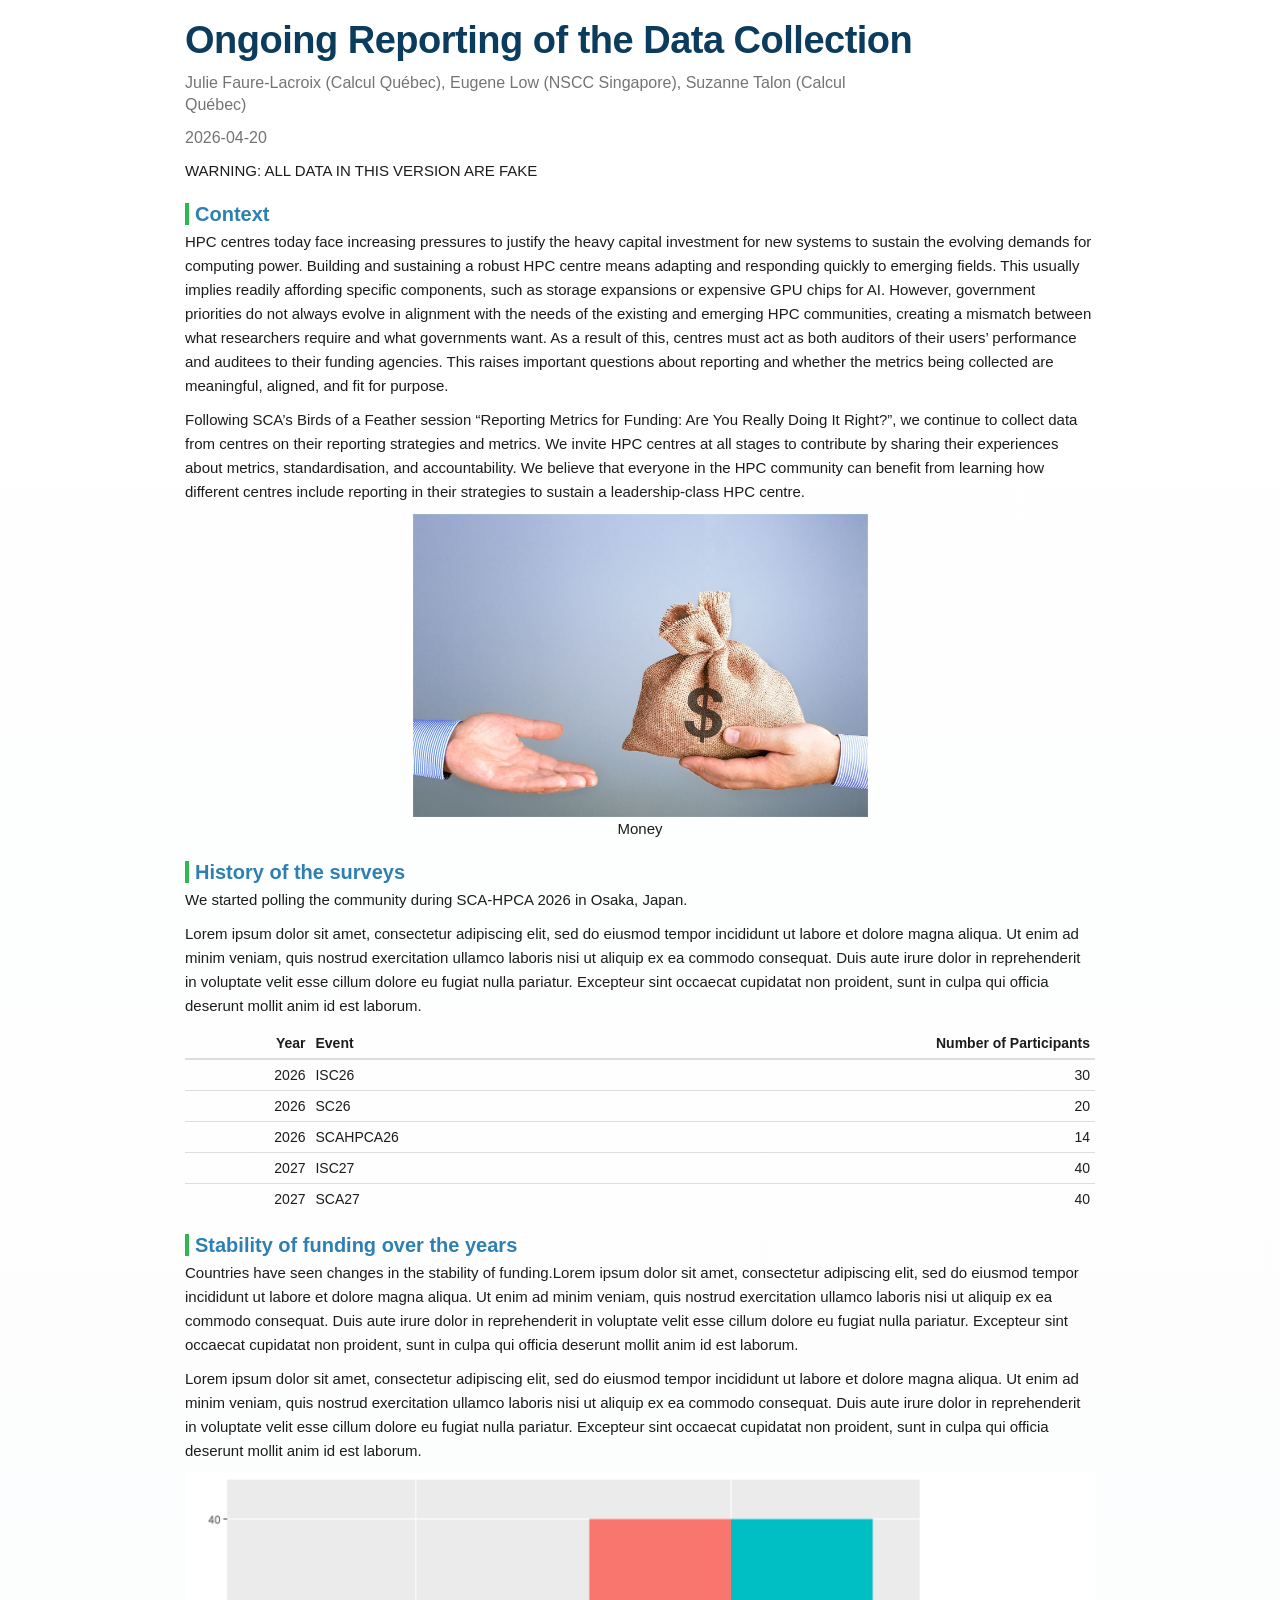
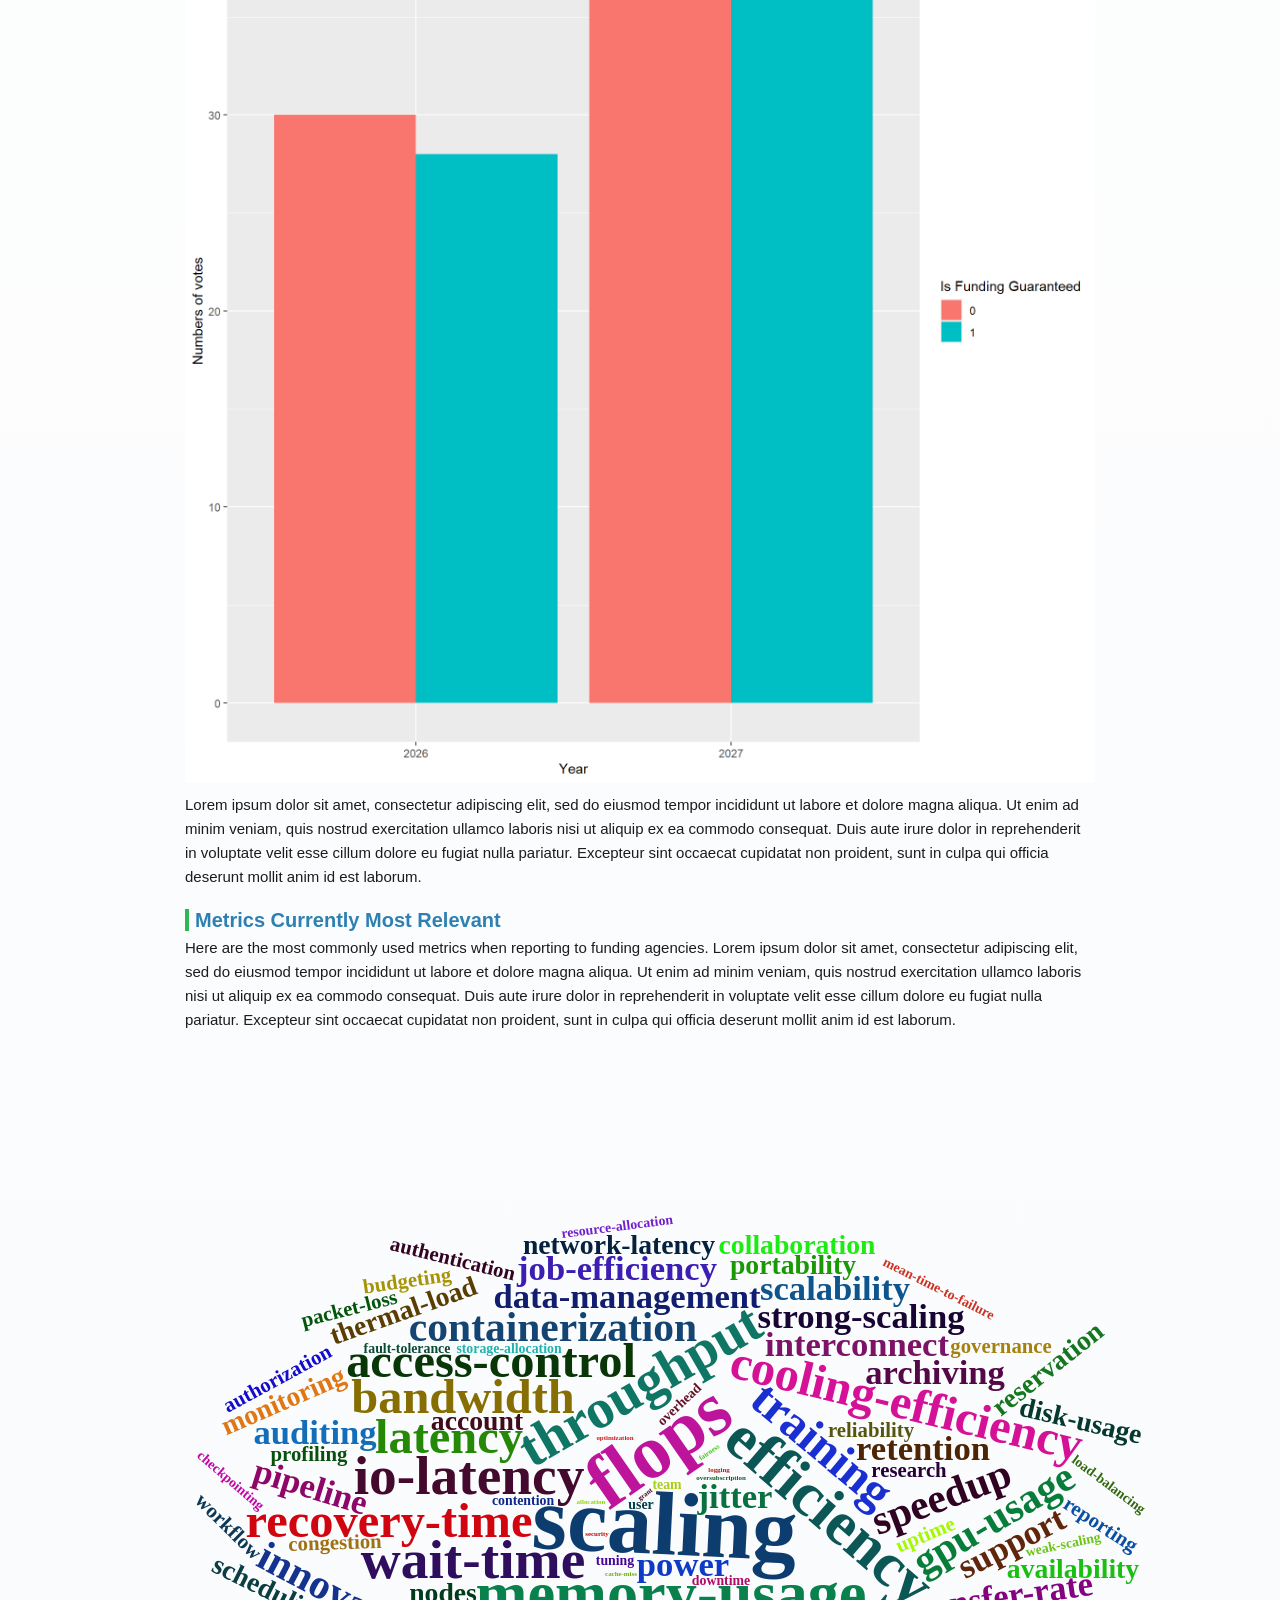
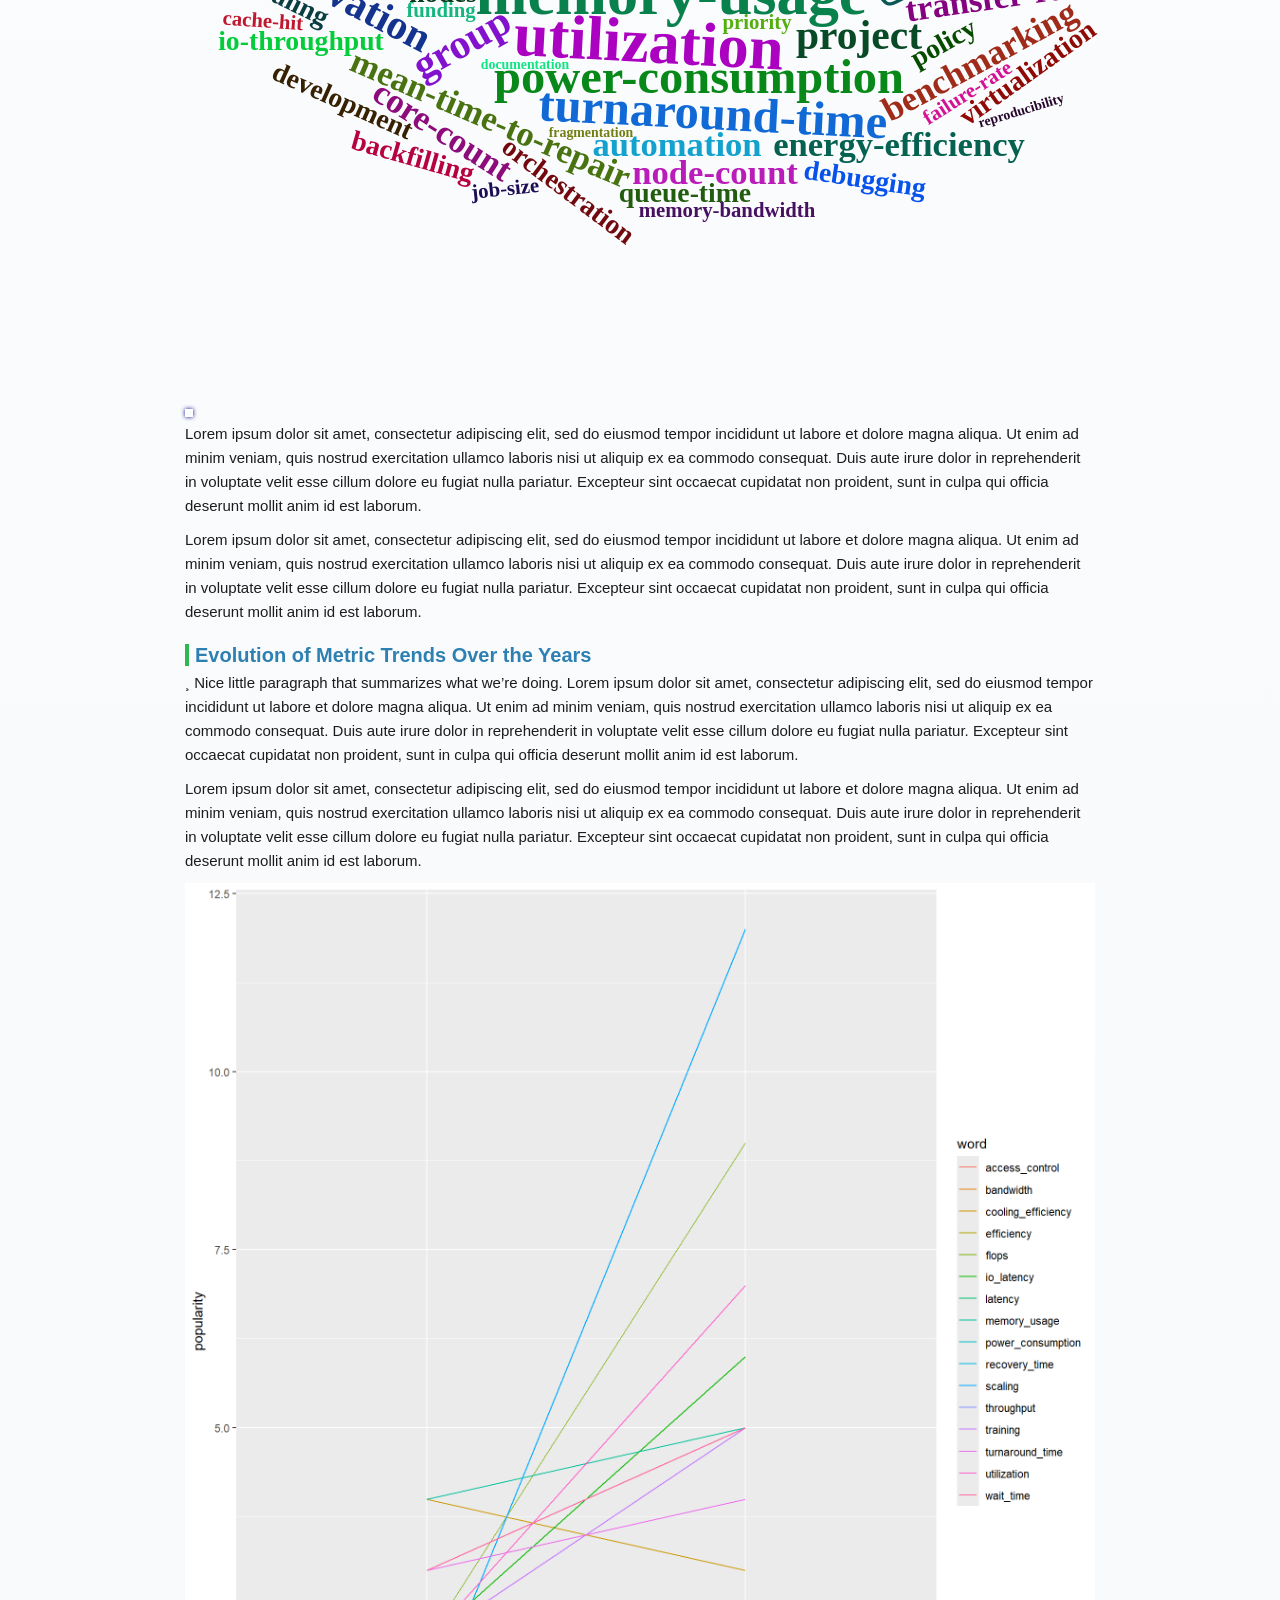
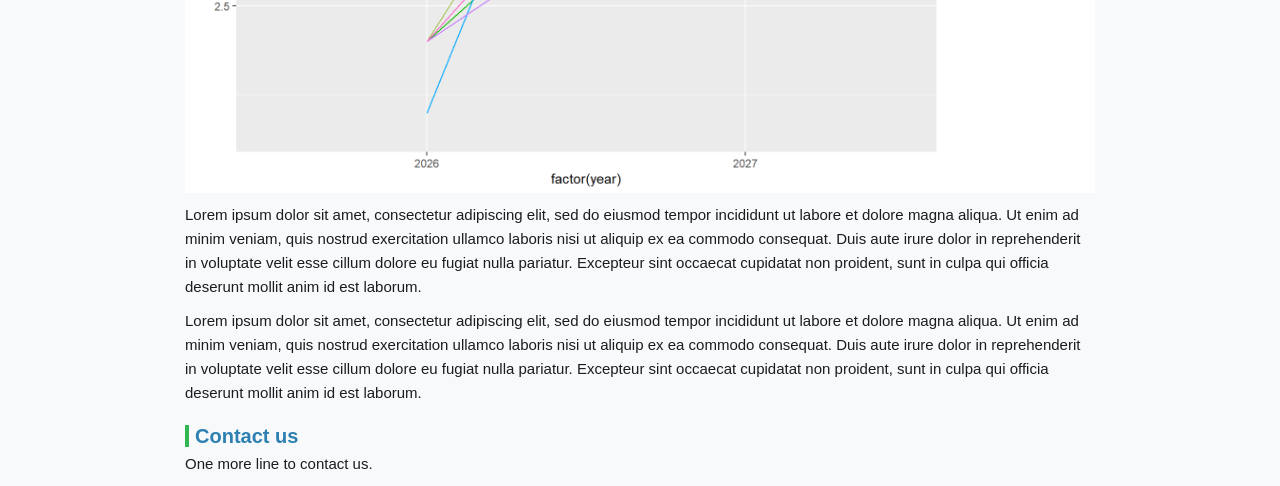
==== commit 6072c689: "minor edits reknitted index" ====
--- a/index.html
+++ b/index.html
@@ -2747,8 +2747,11 @@
 ex ea commodo consequat. Duis aute irure dolor in reprehenderit in
 voluptate velit esse cillum dolore eu fugiat nulla pariatur. Excepteur
 sint occaecat cupidatat non proident, sunt in culpa qui officia deserunt
-mollit anim id est laborum. ## Evolution of Metric Trends Over the Years
-¸ Nice little paragraph that summarizes what we’re doing. Lorem ipsum
+mollit anim id est laborum.</p>
+</div>
+<div id="evolution-of-metric-trends-over-the-years" class="section level2">
+<h2>Evolution of Metric Trends Over the Years</h2>
+<p>¸ Nice little paragraph that summarizes what we’re doing. Lorem ipsum
 dolor sit amet, consectetur adipiscing elit, sed do eiusmod tempor
 incididunt ut labore et dolore magna aliqua. Ut enim ad minim veniam,
 quis nostrud exercitation ullamco laboris nisi ut aliquip ex ea commodo
